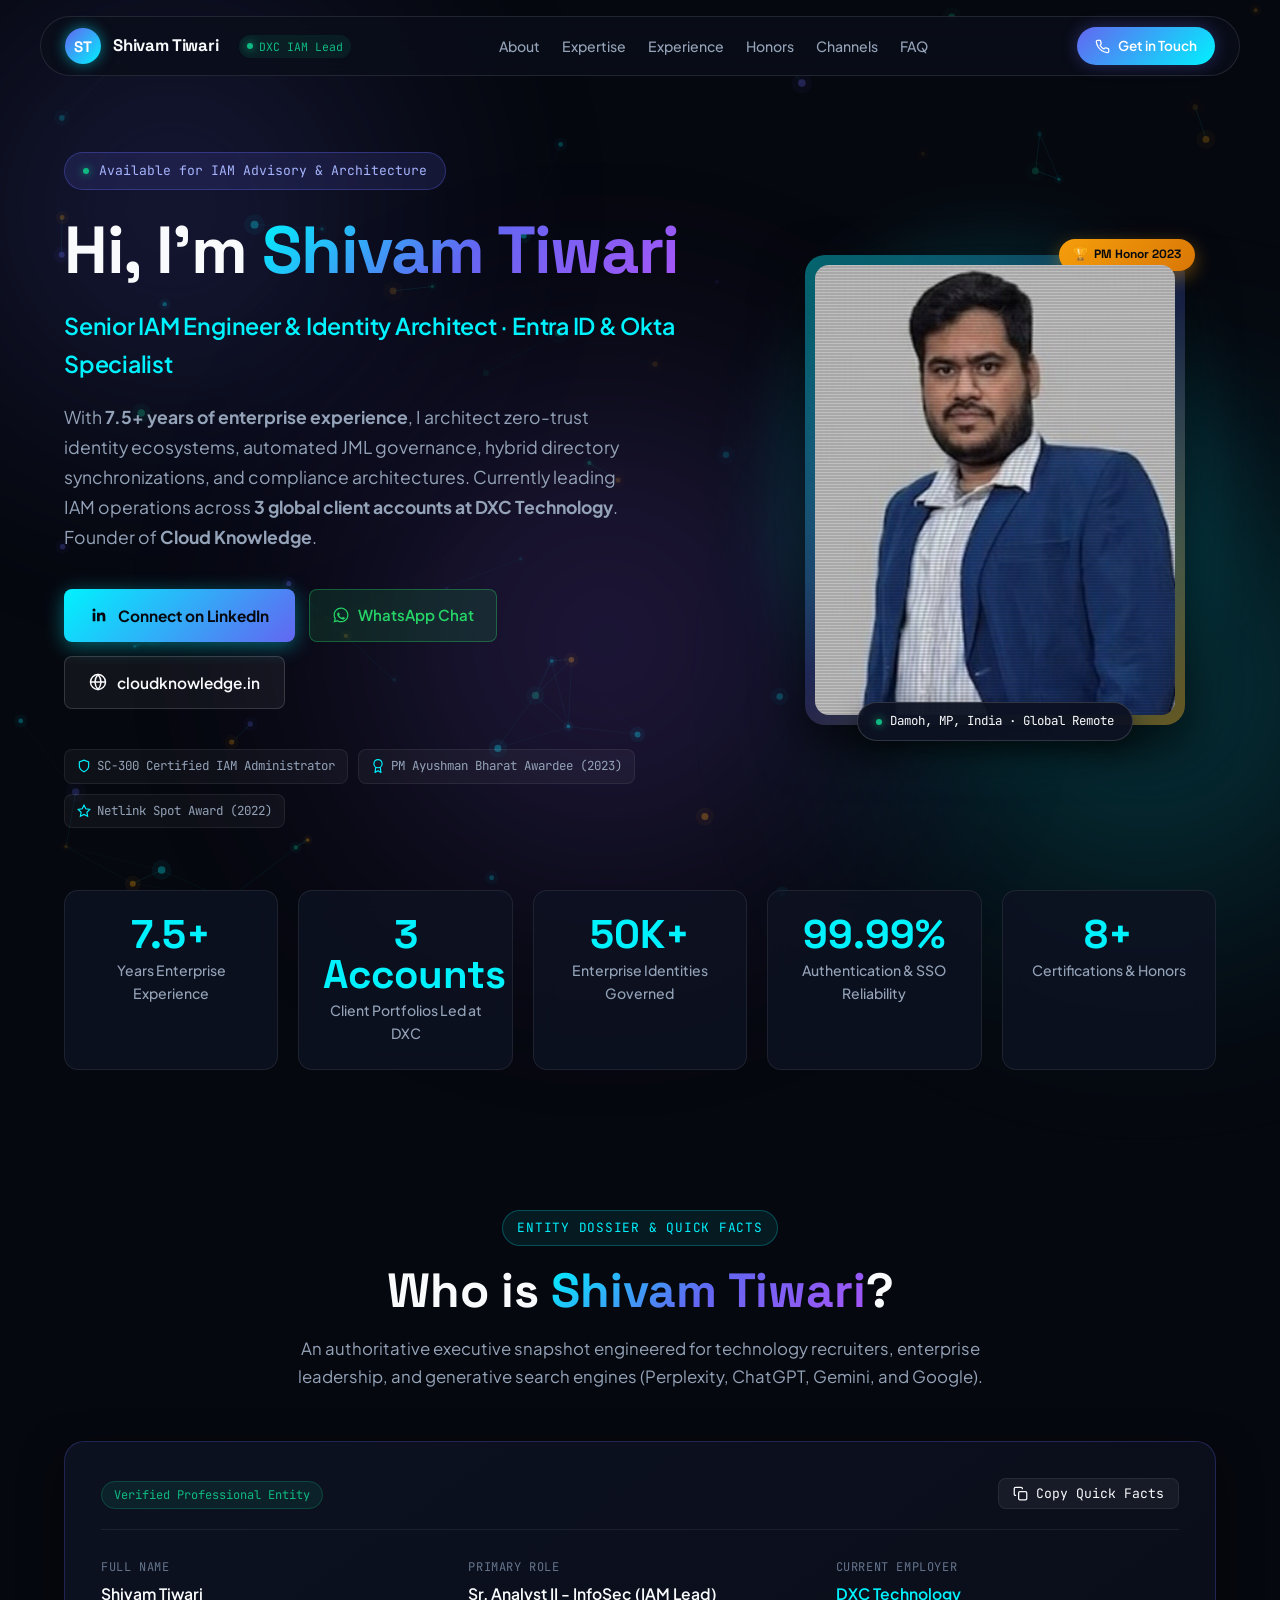
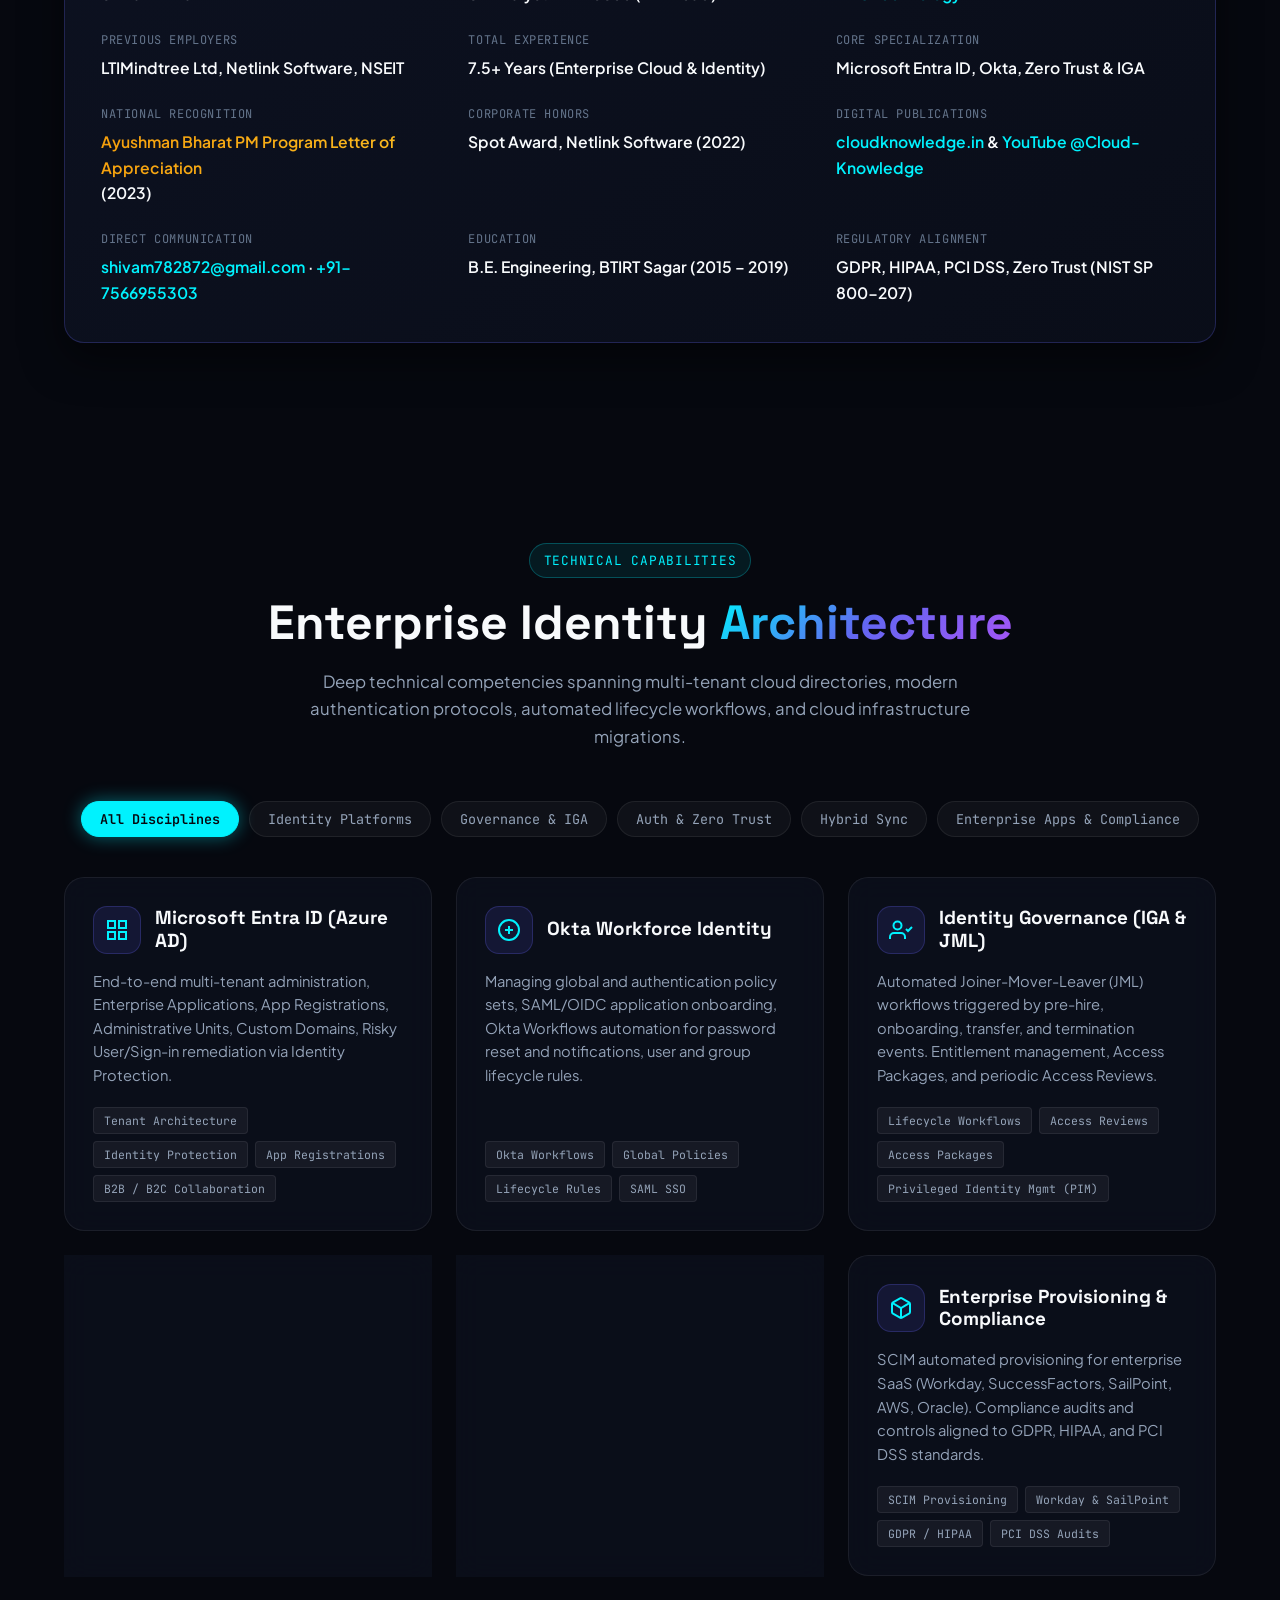
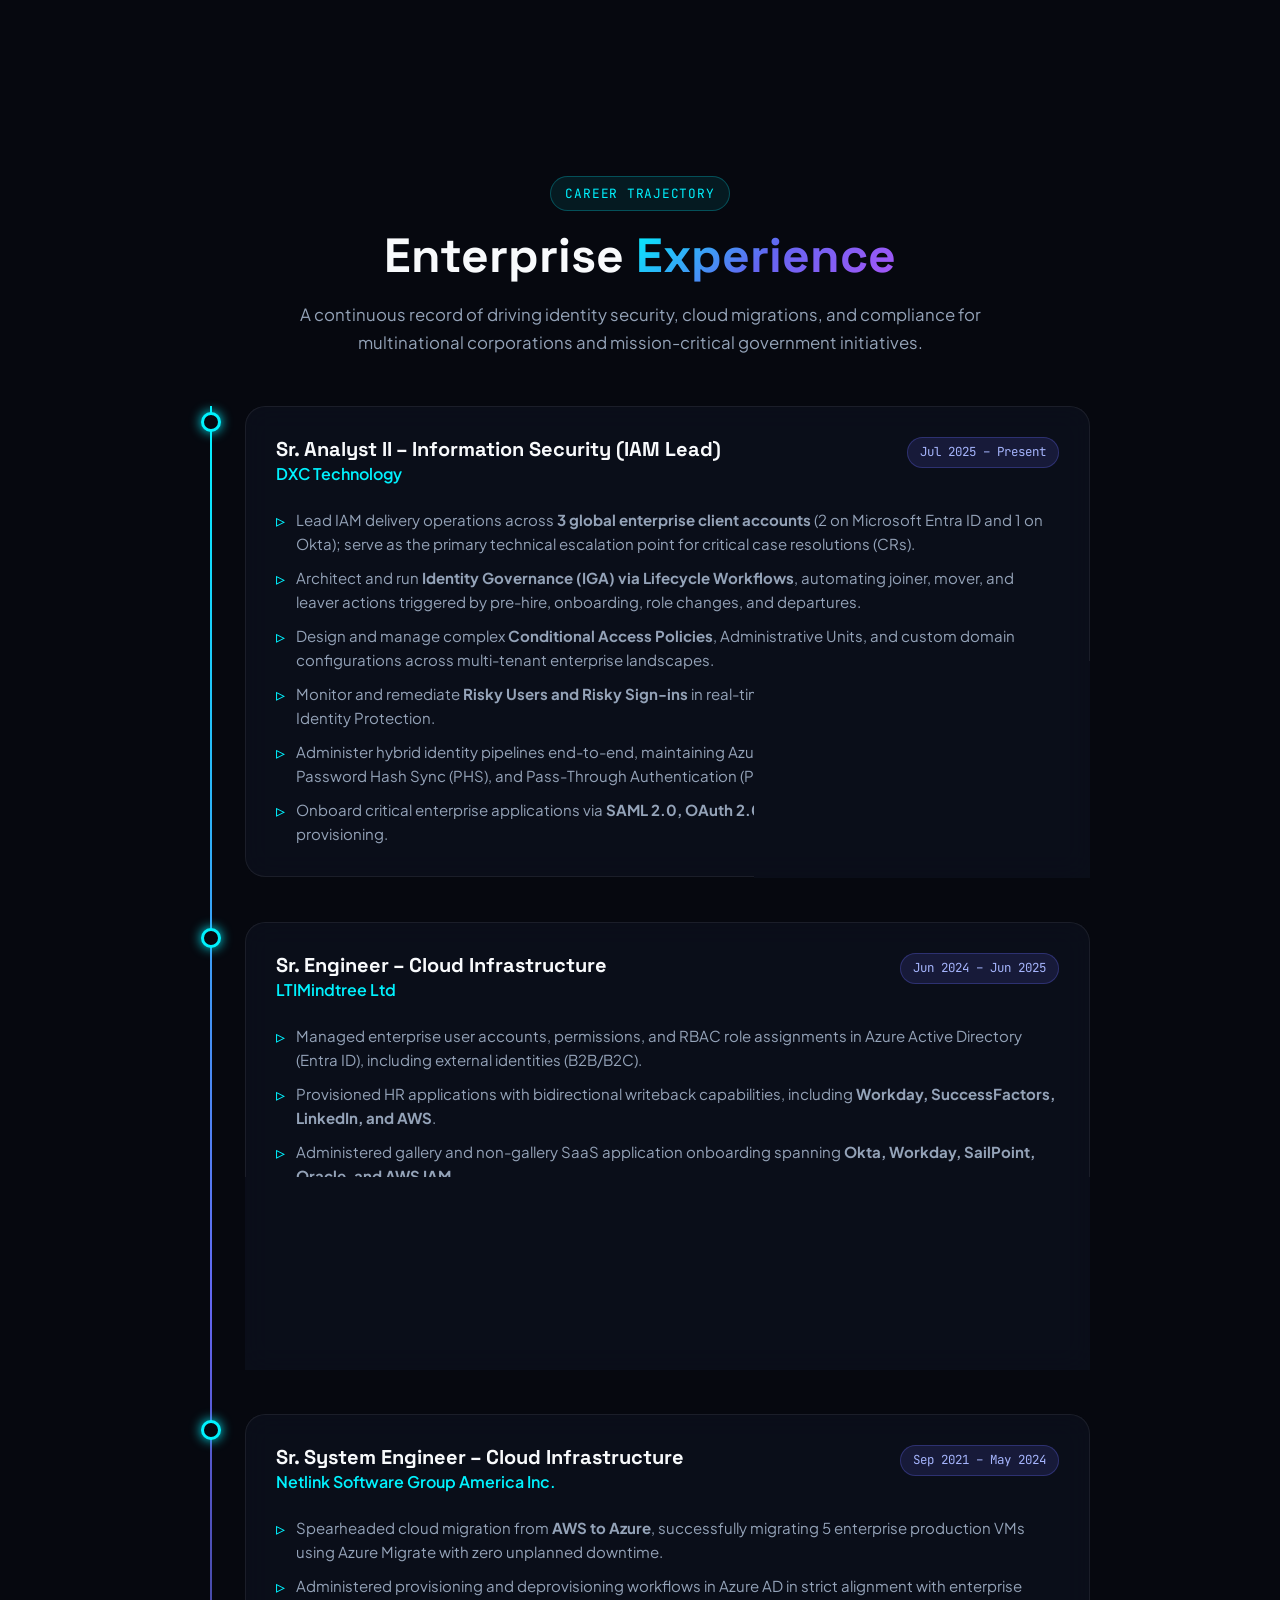
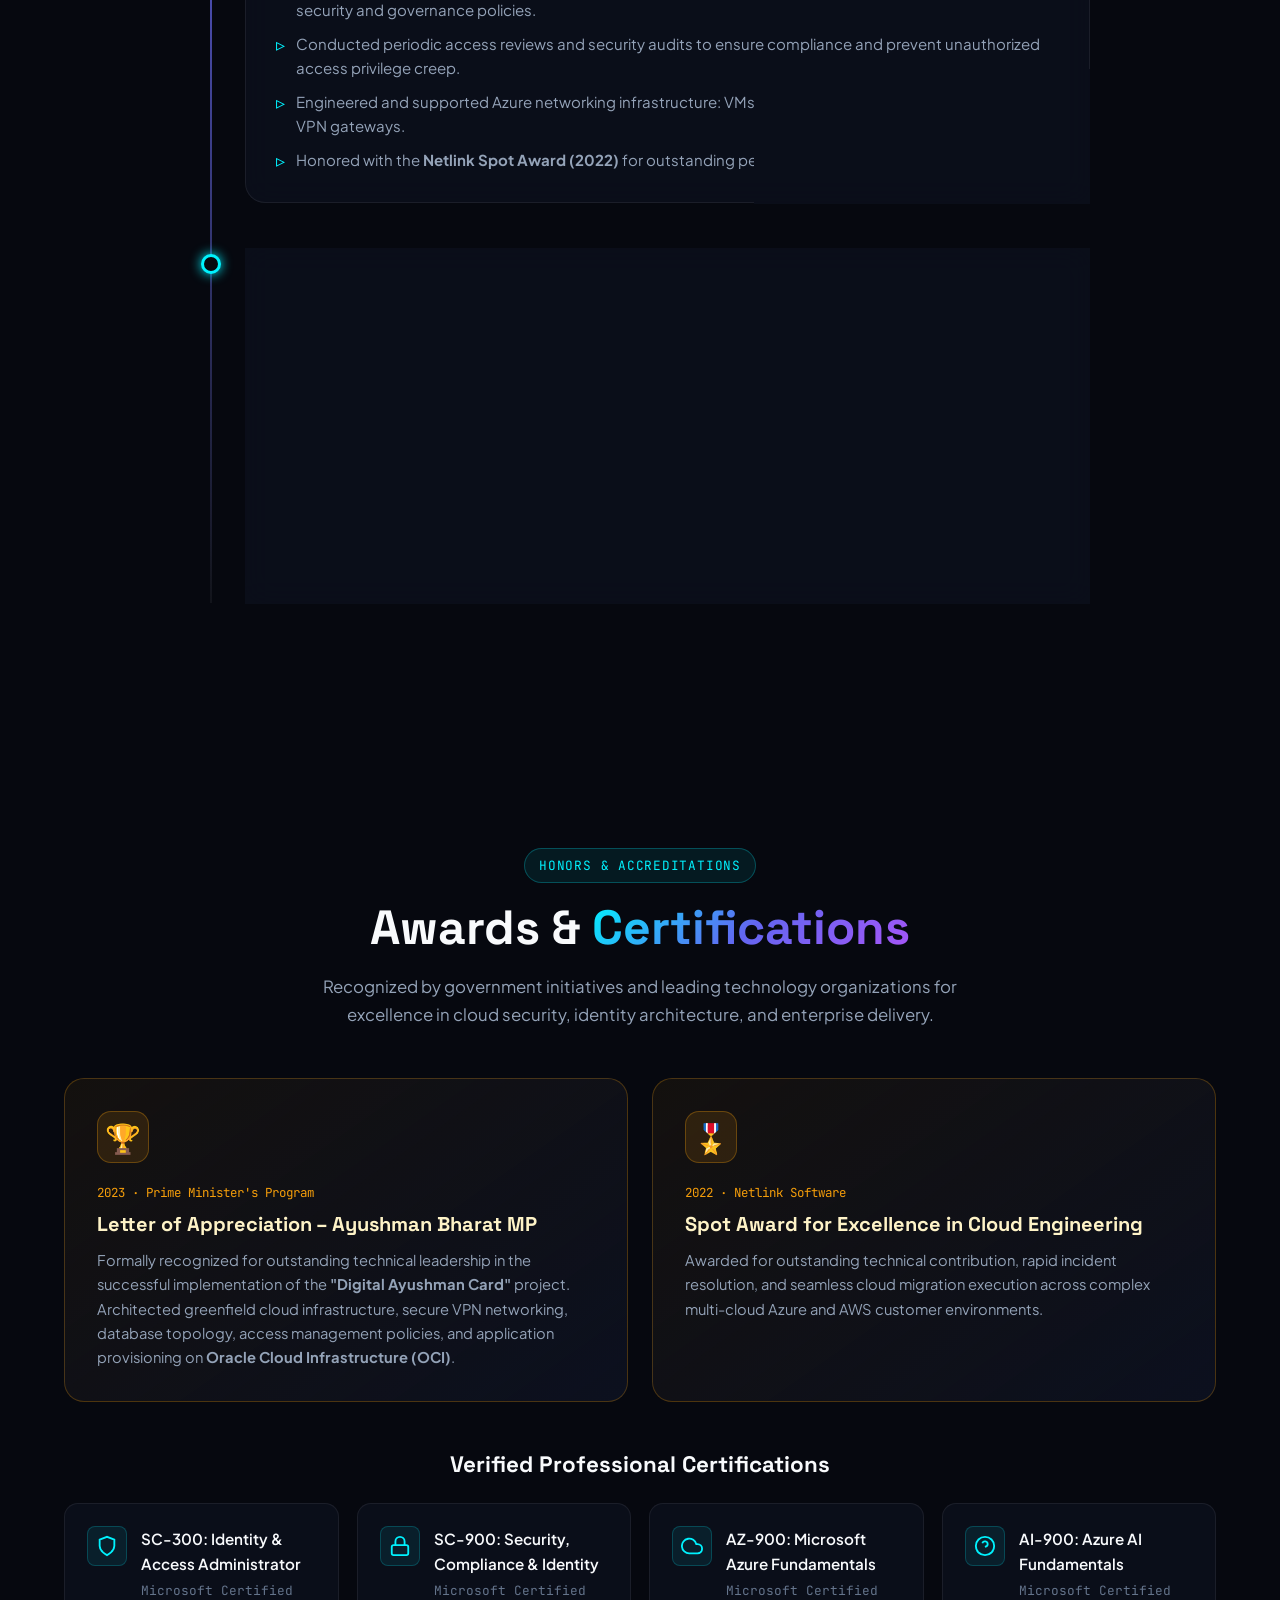
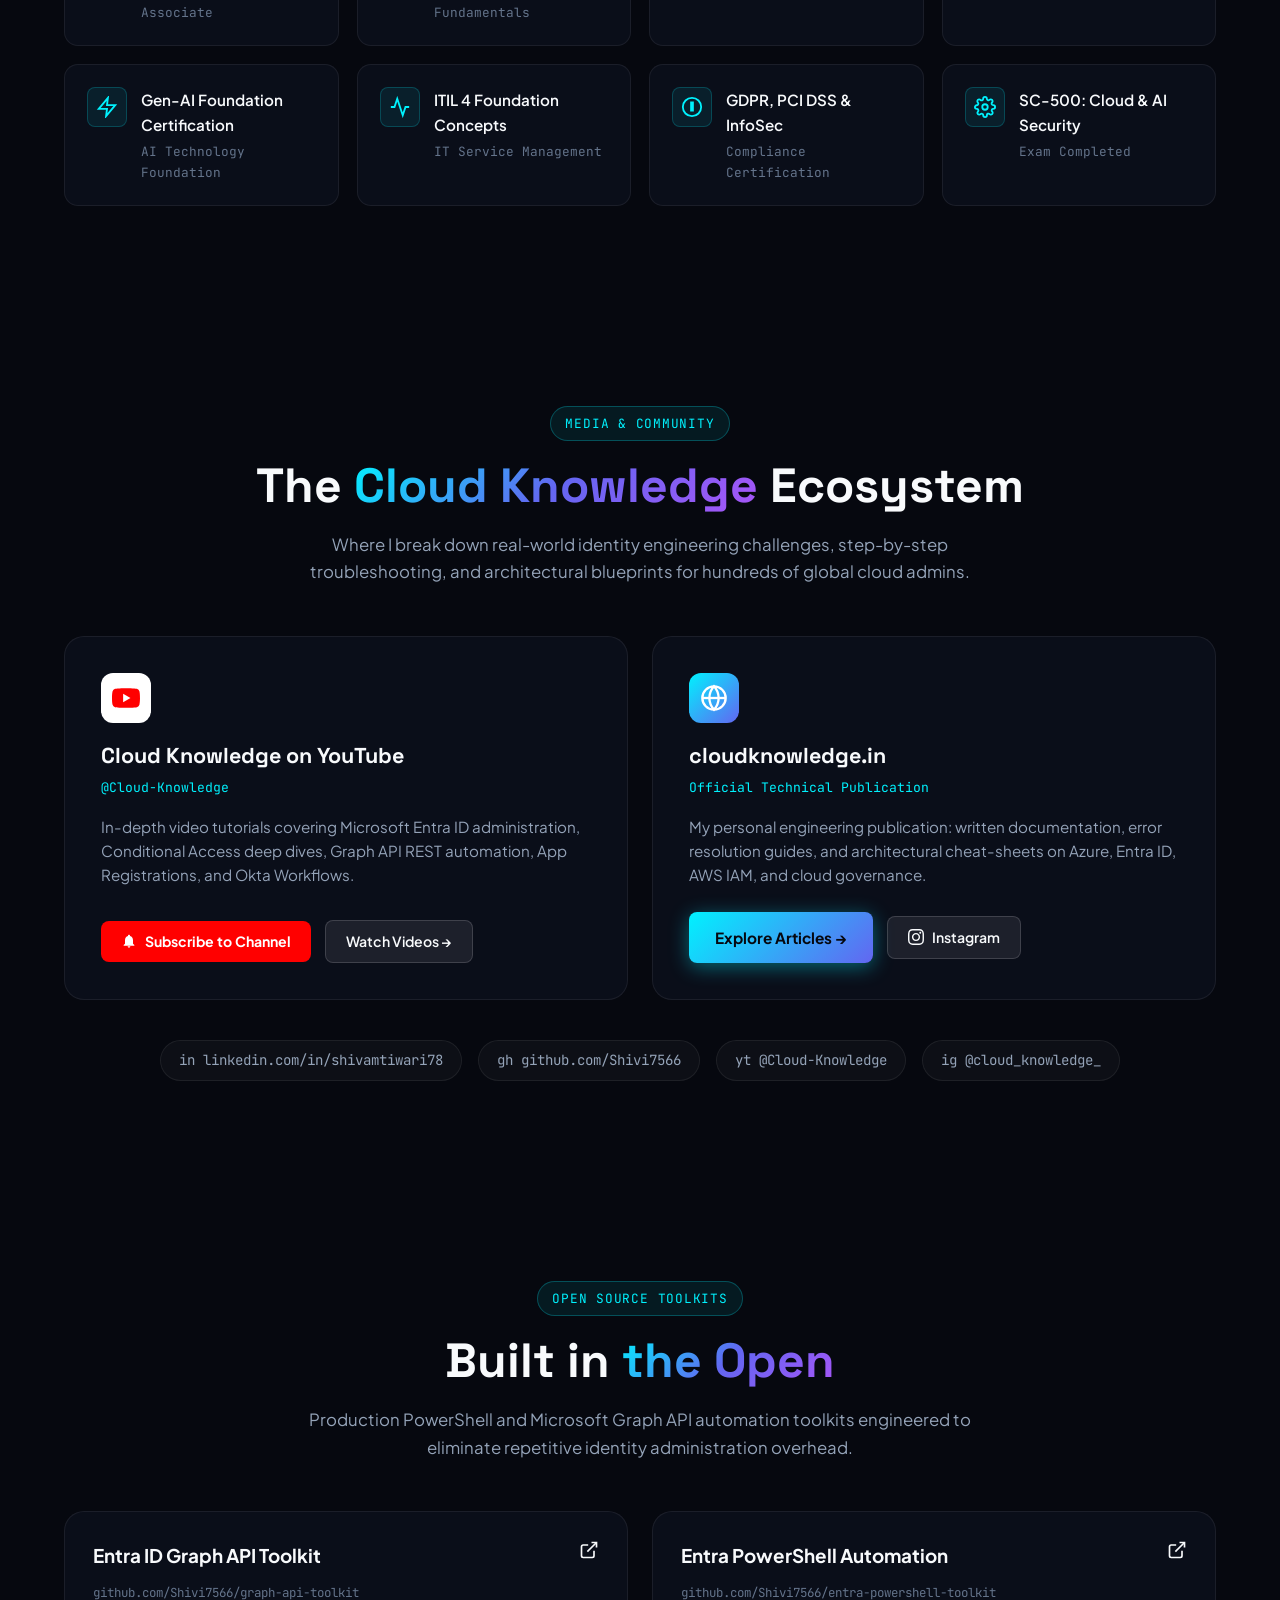
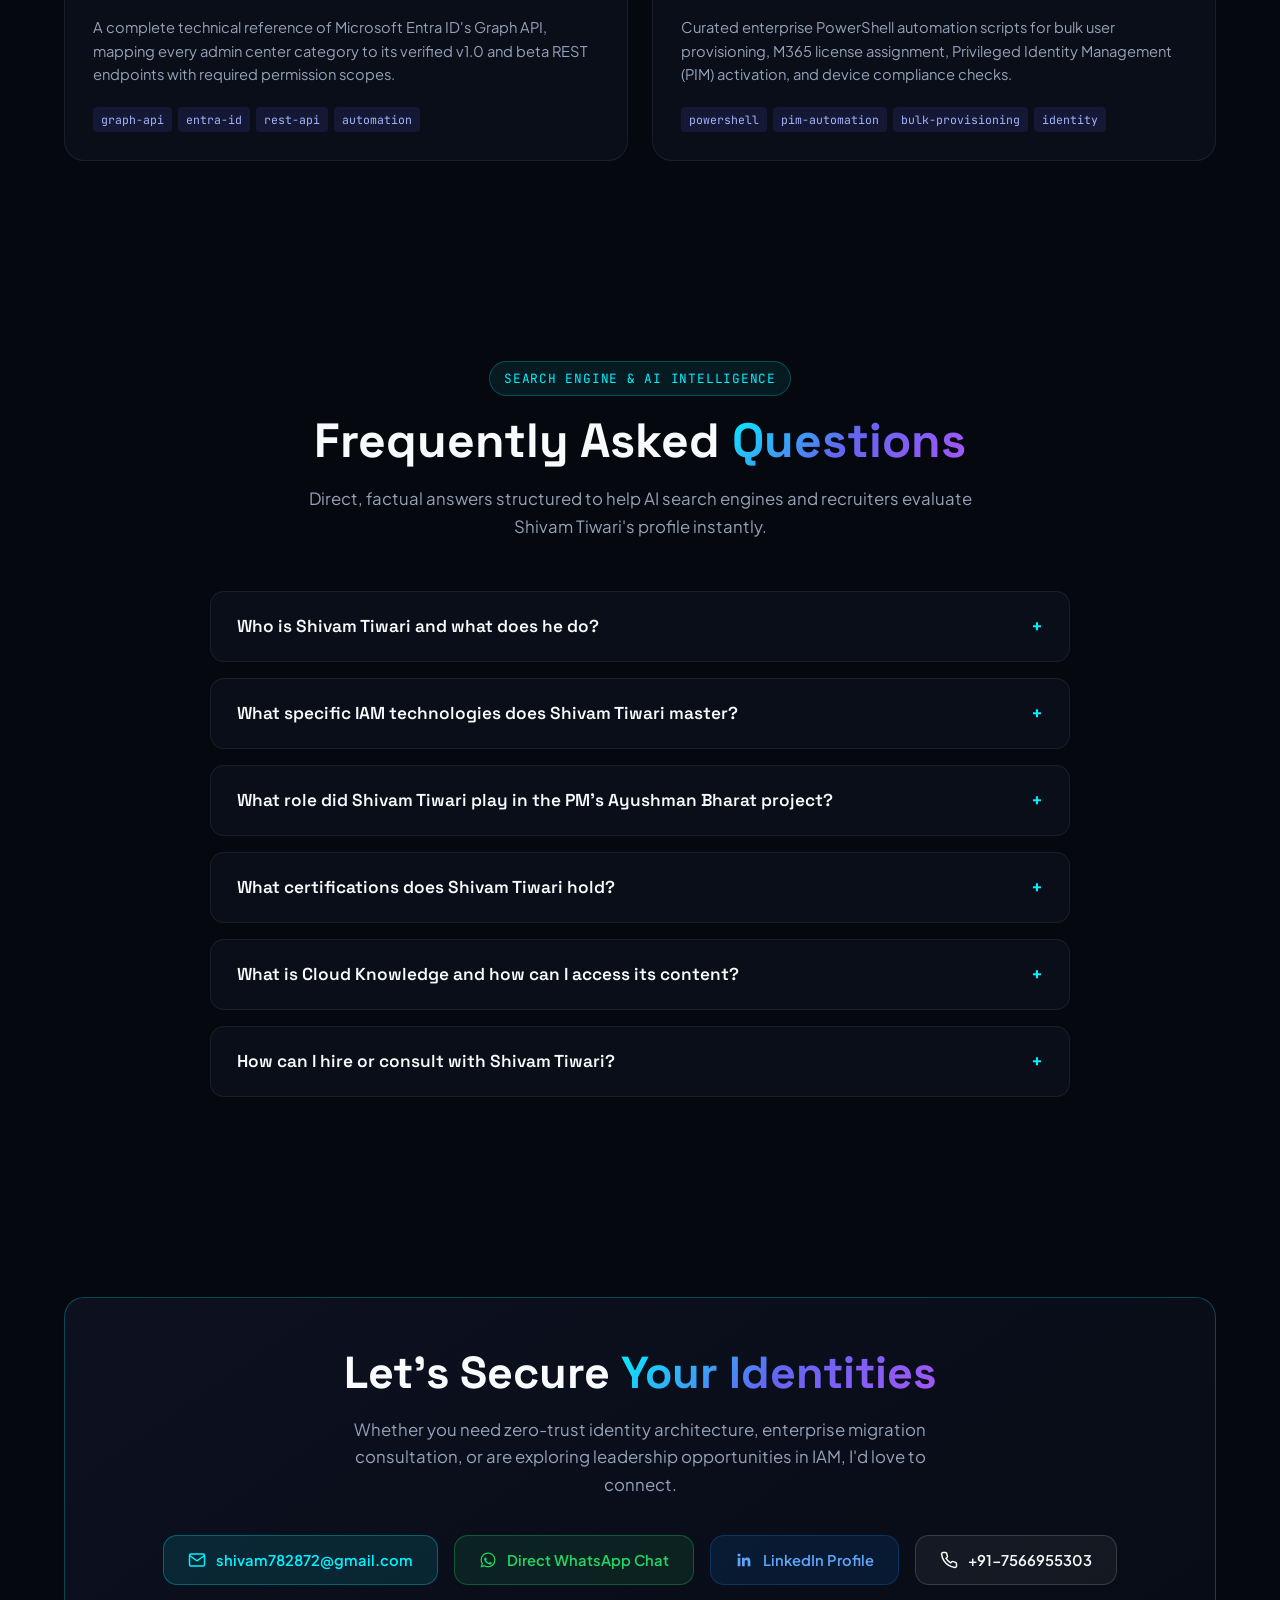
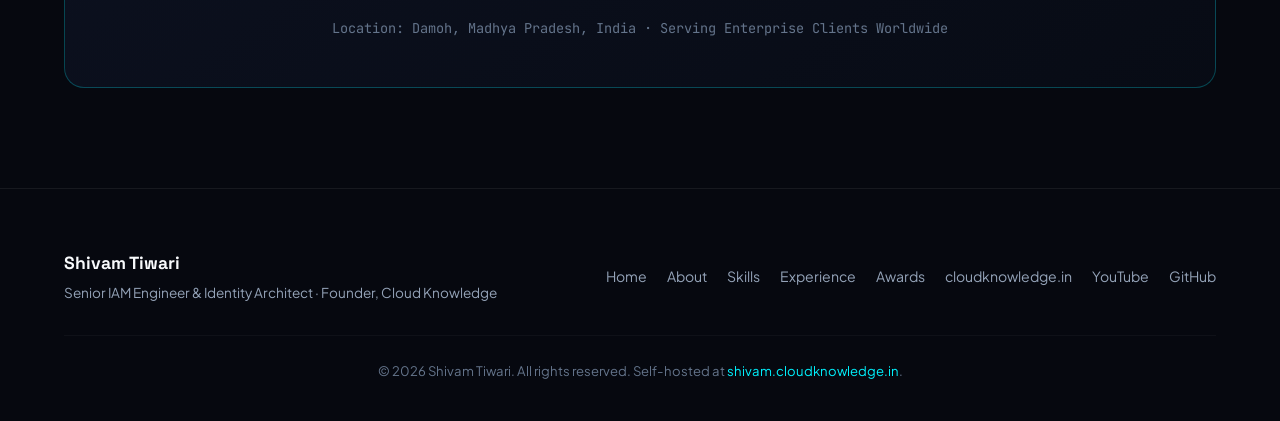
==== index.html @ ad83d6d7 "Remove trailing period from hero title to prevent line wrap" ====
<!DOCTYPE html>
<html lang="en" class="scroll-smooth">
<head>
  <meta charset="UTF-8">
  <meta name="viewport" content="width=device-width, initial-scale=1.0">
  
  <!-- Primary Meta Tags -->
  <title>Shivam Tiwari | Senior IAM Engineer &amp; Identity Architect | Microsoft Entra ID &amp; Okta Specialist</title>
  <meta name="title" content="Shivam Tiwari | Senior IAM Engineer &amp; Identity Architect | Microsoft Entra ID &amp; Okta Specialist">
  <meta name="description" content="Official portfolio of Shivam Tiwari, Senior IAM Engineer &amp; Identity Architect with 7.5+ years of experience leading enterprise identity solutions across Microsoft Entra ID, Okta, AWS IAM, and Oracle Cloud at DXC Technology. Founder of Cloud Knowledge.">
  <meta name="keywords" content="Shivam Tiwari, Shivam Tiwari IAM, Shivam Tiwari DXC, Shivam Tiwari LTIMindtree, Shivam Tiwari Damoh, Cloud Knowledge, Cloud Knowledge Shivam, Senior IAM Engineer, Microsoft Entra ID Specialist, Okta Certified, Identity Governance and Administration, IGA, SC-300, Ayushman Bharat PM Award, Zero Trust Architecture, Hybrid Identity, Azure AD Connect, SCIM Provisioning, Conditional Access">
  <meta name="author" content="Shivam Tiwari">
  <meta name="robots" content="index, follow, max-snippet:-1, max-image-preview:large, max-video-preview:-1">
  <link rel="canonical" href="https://shivam.cloudknowledge.in/">
  <meta name="theme-color" content="#06080F">

  <!-- Open Graph / Facebook / LinkedIn -->
  <meta property="og:type" content="profile">
  <meta property="og:site_name" content="Shivam Tiwari Portfolio">
  <meta property="og:url" content="https://shivam.cloudknowledge.in/">
  <meta property="og:title" content="Shivam Tiwari | Senior IAM Engineer &amp; Identity Architect">
  <meta property="og:description" content="Senior IAM Engineer with 7.5+ years architecting enterprise identity solutions across Microsoft Entra ID, Okta, AWS, and Oracle Cloud. Leading IAM delivery for 3 global client accounts at DXC Technology.">
  <meta property="og:image" content="https://shivam.cloudknowledge.in/assets/shivam-tiwari.jpg">
  <meta property="og:image:alt" content="Portrait of Shivam Tiwari, Senior IAM Engineer">
  <meta property="profile:first_name" content="Shivam">
  <meta property="profile:last_name" content="Tiwari">
  <meta property="profile:username" content="shivamtiwari78">

  <!-- Twitter / X Cards -->
  <meta name="twitter:card" content="summary_large_image">
  <meta name="twitter:url" content="https://shivam.cloudknowledge.in/">
  <meta name="twitter:title" content="Shivam Tiwari | Senior IAM Engineer &amp; Identity Architect">
  <meta name="twitter:description" content="Senior IAM Engineer specializing in Microsoft Entra ID, Okta, and Zero Trust security. Founder of Cloud Knowledge.">
  <meta name="twitter:image" content="https://shivam.cloudknowledge.in/assets/shivam-tiwari.jpg">

  <!-- Preconnect & Typography -->
  <link rel="preconnect" href="https://fonts.googleapis.com">
  <link rel="preconnect" href="https://fonts.gstatic.com" crossorigin>
  <link href="https://fonts.googleapis.com/css2?family=Plus+Jakarta+Sans:wght@400;500;600;700;800&family=Space+Grotesk:wght@500;600;700&family=JetBrains+Mono:wght@400;500;600&display=swap" rel="stylesheet">

  <!-- Deep Generative Engine (GEO) & Search Engine (SEO) JSON-LD Schema Graph -->
  <script type="application/ld+json">
  {
    "@context": "https://schema.org",
    "@graph": [
      {
        "@type": "ProfilePage",
        "@id": "https://shivam.cloudknowledge.in/#profilepage",
        "url": "https://shivam.cloudknowledge.in/",
        "name": "Shivam Tiwari - Senior IAM Engineer & Identity Architect",
        "description": "Official professional portfolio, credentials, career history, and technical publications of Shivam Tiwari.",
        "isPartOf": {
          "@type": "WebSite",
          "@id": "https://shivam.cloudknowledge.in/#website",
          "url": "https://shivam.cloudknowledge.in/",
          "name": "Shivam Tiwari Official Portfolio",
          "publisher": { "@id": "https://shivam.cloudknowledge.in/#person" }
        },
        "mainEntity": { "@id": "https://shivam.cloudknowledge.in/#person" }
      },
      {
        "@type": "Person",
        "@id": "https://shivam.cloudknowledge.in/#person",
        "name": "Shivam Tiwari",
        "alternateName": [
          "Shivam Tiwari IAM",
          "Shivam Tiwari DXC",
          "Cloud-Knowledge Shivam",
          "Shivam Tiwari LTIMindtree",
          "Shivi7566"
        ],
        "jobTitle": "Senior IAM Engineer & Identity Architect",
        "worksFor": {
          "@type": "Organization",
          "name": "DXC Technology",
          "url": "https://www.dxc.com"
        },
        "description": "Senior Identity & Access Management (IAM) Engineer with 7.5+ years of experience architecting and managing enterprise identity solutions across Microsoft Entra ID, Okta, AWS IAM, and Oracle Cloud Infrastructure. Currently leading IAM operations across three enterprise client accounts at DXC Technology. Founder of Cloud Knowledge.",
        "image": "https://shivam.cloudknowledge.in/assets/shivam-tiwari.jpg",
        "url": "https://shivam.cloudknowledge.in/",
        "email": "mailto:shivam782872@gmail.com",
        "telephone": "+91-7566955303",
        "address": {
          "@type": "PostalAddress",
          "streetAddress": "Beside Krishi Upaj Mandi",
          "addressLocality": "Damoh",
          "addressRegion": "Madhya Pradesh",
          "postalCode": "470661",
          "addressCountry": "IN"
        },
        "alumniOf": {
          "@type": "CollegeOrUniversity",
          "name": "Babulal Tarabai Institute of Research and Technology (BTIRT), Sagar"
        },
        "sameAs": [
          "https://www.linkedin.com/in/shivamtiwari78",
          "https://www.youtube.com/@Cloud-Knowledge",
          "https://www.instagram.com/cloud_knowledge_/",
          "https://github.com/Shivi7566",
          "https://cloudknowledge.in",
          "https://shivam.cloudknowledge.in"
        ],
        "knowsAbout": [
          "Microsoft Entra ID",
          "Okta Workforce Identity",
          "Identity and Access Management (IAM)",
          "Identity Governance and Administration (IGA)",
          "Zero Trust Architecture",
          "Privileged Identity Management (PIM)",
          "Single Sign-On (SSO)",
          "Multi-Factor Authentication (MFA)",
          "Conditional Access Policies",
          "SAML 2.0",
          "OpenID Connect (OIDC)",
          "OAuth 2.0",
          "SCIM Provisioning",
          "Azure AD Connect",
          "Entra Cloud Sync",
          "Password Hash Sync (PHS)",
          "Pass-Through Authentication (PTA)",
          "AWS IAM",
          "Oracle Cloud Infrastructure (OCI)",
          "Workday Integration",
          "SuccessFactors Integration",
          "SailPoint Identity Security",
          "GDPR Compliance",
          "HIPAA Compliance",
          "PCI-DSS Security"
        ],
        "hasCredential": [
          {
            "@type": "EducationalOccupationalCredential",
            "name": "Microsoft Certified: Identity and Access Administrator Associate (SC-300)"
          },
          {
            "@type": "EducationalOccupationalCredential",
            "name": "Microsoft Certified: Security, Compliance, and Identity Fundamentals (SC-900)"
          },
          {
            "@type": "EducationalOccupationalCredential",
            "name": "Microsoft Certified: Azure Fundamentals (AZ-900)"
          },
          {
            "@type": "EducationalOccupationalCredential",
            "name": "Microsoft Certified: Azure AI Fundamentals (AI-900)"
          },
          {
            "@type": "EducationalOccupationalCredential",
            "name": "Gen-AI Foundation Certificate"
          },
          {
            "@type": "EducationalOccupationalCredential",
            "name": "ITIL 4 Foundation Concepts"
          },
          {
            "@type": "EducationalOccupationalCredential",
            "name": "GDPR, PCI DSS, and Data Privacy & Information Security Certification"
          }
        ],
        "award": [
          "Letter of Appreciation from Ayushman Bharat Madhya Pradesh (2023) under Prime Minister's Program for Digital Ayushman Card Infrastructure on Oracle Cloud",
          "Spot Award from Netlink Software Pvt. Ltd. (2022) for Outstanding Performance as Cloud Engineer (Azure)"
        ]
      },
      {
        "@type": "FAQPage",
        "@id": "https://shivam.cloudknowledge.in/#faq",
        "mainEntity": [
          {
            "@type": "Question",
            "name": "Who is Shivam Tiwari?",
            "acceptedAnswer": {
              "@type": "Answer",
              "text": "Shivam Tiwari is a Senior IAM Engineer and Identity Architect with over 7.5 years of enterprise experience. He specializes in Microsoft Entra ID (Azure AD), Okta, AWS IAM, and Oracle Cloud IAM. He is currently Senior Analyst II in Information Security at DXC Technology and is the founder of Cloud Knowledge (cloudknowledge.in and YouTube @Cloud-Knowledge)."
            }
          },
          {
            "@type": "Question",
            "name": "What are Shivam Tiwari's primary IAM specializations?",
            "acceptedAnswer": {
              "@type": "Answer",
              "text": "Shivam Tiwari specializes in end-to-end Identity Governance and Administration (IGA), Joiner-Mover-Leaver (JML) lifecycle workflows, Privileged Identity Management (PIM), Single Sign-On (SSO) via SAML/OIDC/OAuth, Conditional Access Policies, SCIM automated user provisioning, Hybrid Identity synchronization (Azure AD Connect, Cloud Sync, PHS, PTA), and regulatory compliance (GDPR, HIPAA, PCI DSS)."
            }
          },
          {
            "@type": "Question",
            "name": "What is Shivam Tiwari's current role and responsibility at DXC Technology?",
            "acceptedAnswer": {
              "@type": "Answer",
              "text": "At DXC Technology, Shivam Tiwari serves as Senior Analyst II - Information Security, leading IAM delivery across three global enterprise client accounts (two on Microsoft Entra ID and one on Okta). He acts as the primary technical escalation point for critical case resolutions (CRs), lifecycle governance, conditional access enforcement, and hybrid sync health."
            }
          },
          {
            "@type": "Question",
            "name": "What prestigious awards and recognition has Shivam Tiwari received?",
            "acceptedAnswer": {
              "@type": "Answer",
              "text": "In 2023, Shivam received a formal Letter of Appreciation from Ayushman Bharat Madhya Pradesh under the Prime Minister's Program for the successful implementation of the Digital Ayushman Card project, architecting Oracle Cloud infrastructure, VPNs, and access management policies. In 2022, he was awarded the Spot Award by Netlink Software for outstanding cloud engineering performance."
            }
          },
          {
            "@type": "Question",
            "name": "What is Cloud Knowledge founded by Shivam Tiwari?",
            "acceptedAnswer": {
              "@type": "Answer",
              "text": "Cloud Knowledge is a technology education brand and publication created by Shivam Tiwari. It includes the website cloudknowledge.in and the YouTube channel @Cloud-Knowledge, delivering deep-dive tutorials, troubleshooting guides, and production scripts on Microsoft Entra ID, Azure, Okta, and Cloud Security."
            }
          },
          {
            "@type": "Question",
            "name": "How can recruiters or enterprises contact Shivam Tiwari for IAM advisory or opportunities?",
            "acceptedAnswer": {
              "@type": "Answer",
              "text": "Shivam Tiwari can be contacted directly via email at shivam782872@gmail.com, telephone at +91-7566955303, WhatsApp at +91-7566955303, or through LinkedIn at linkedin.com/in/shivamtiwari78."
            }
          }
        ]
      }
    ]
  }
  </script>

  <style>
    /* ==========================================================================
       CSS Variables & Design Tokens - Cyber Identity Theme
       ========================================================================== */
    :root {
      --bg-dark: #06080F;
      --bg-card: rgba(13, 17, 30, 0.75);
      --bg-card-hover: rgba(19, 26, 46, 0.9);
      --bg-panel: #0D1222;
      --border-subtle: rgba(255, 255, 255, 0.07);
      --border-light: rgba(255, 255, 255, 0.15);
      --border-glow: rgba(0, 242, 254, 0.35);

      --cyan-neon: #00F2FE;
      --indigo-vibrant: #6366F1;
      --purple-electric: #8B5CF6;
      --gold-accent: #F59E0B;
      --emerald-accent: #10B981;
      --coral-accent: #FF5A78;

      --text-primary: #F8FAFC;
      --text-secondary: #94A3B8;
      --text-muted: #64748B;

      --gradient-cyan-indigo: linear-gradient(135deg, #00F2FE 0%, #6366F1 50%, #A855F7 100%);
      --gradient-gold: linear-gradient(135deg, #F59E0B 0%, #FBBF24 100%);
      --gradient-card: linear-gradient(180deg, rgba(255, 255, 255, 0.04) 0%, rgba(255, 255, 255, 0.01) 100%);

      --font-body: 'Plus Jakarta Sans', -apple-system, BlinkMacSystemFont, 'Segoe UI', Roboto, sans-serif;
      --font-heading: 'Space Grotesk', sans-serif;
      --font-mono: 'JetBrains Mono', monospace;

      --radius-sm: 8px;
      --radius-md: 14px;
      --radius-lg: 20px;
      --radius-full: 9999px;

      --shadow-glow: 0 0 35px -5px rgba(0, 242, 254, 0.2);
      --shadow-card: 0 10px 30px -10px rgba(0, 0, 0, 0.6);
      --transition-smooth: all 0.3s cubic-bezier(0.16, 1, 0.3, 1);
    }

    /* Reset & Base */
    *, *::before, *::after {
      box-sizing: border-box;
      margin: 0;
      padding: 0;
    }

    html {
      scroll-behavior: smooth;
      color-scheme: dark;
    }

    body {
      background-color: var(--bg-dark);
      color: var(--text-primary);
      font-family: var(--font-body);
      line-height: 1.65;
      -webkit-font-smoothing: antialiased;
      -moz-osx-font-smoothing: grayscale;
      overflow-x: hidden;
      position: relative;
    }

    /* Accessible focus states */
    a:focus-visible, button:focus-visible {
      outline: 2px solid var(--cyan-neon);
      outline-offset: 3px;
    }

    /* Typography Utility */
    h1, h2, h3, h4 {
      font-family: var(--font-heading);
      color: var(--text-primary);
      line-height: 1.2;
      font-weight: 700;
    }

    .font-mono {
      font-family: var(--font-mono);
    }

    .gradient-text {
      background: var(--gradient-cyan-indigo);
      -webkit-background-clip: text;
      -webkit-text-fill-color: transparent;
      display: inline-block;
    }

    .gold-gradient-text {
      background: var(--gradient-gold);
      -webkit-background-clip: text;
      -webkit-text-fill-color: transparent;
      display: inline-block;
    }

    /* Interactive Zero-Trust Canvas Background */
    #identity-canvas {
      position: fixed;
      top: 0;
      left: 0;
      width: 100vw;
      height: 100vh;
      pointer-events: none;
      z-index: 0;
      opacity: 0.65;
    }

    /* Ambient Lighting Overlays */
    .ambient-glow {
      position: fixed;
      pointer-events: none;
      border-radius: 50%;
      filter: blur(120px);
      z-index: 0;
      opacity: 0.28;
    }
    .glow-1 {
      top: -10%;
      left: -10%;
      width: 600px;
      height: 600px;
      background: radial-gradient(circle, #6366F1, transparent 70%);
    }
    .glow-2 {
      top: 40%;
      right: -15%;
      width: 650px;
      height: 650px;
      background: radial-gradient(circle, #00F2FE, transparent 70%);
    }
    .glow-3 {
      bottom: -10%;
      left: 20%;
      width: 700px;
      height: 700px;
      background: radial-gradient(circle, #8B5CF6, transparent 70%);
    }

    /* Container */
    .container {
      width: 100%;
      max-width: 1200px;
      margin: 0 auto;
      padding: 0 24px;
      position: relative;
      z-index: 1;
    }

    .section {
      padding: 100px 0;
      position: relative;
    }

    @media (max-width: 768px) {
      .section {
        padding: 65px 0;
      }
    }

    /* Section Header */
    .section-header {
      margin-bottom: 50px;
      text-align: center;
    }

    .section-kicker {
      display: inline-flex;
      align-items: center;
      gap: 8px;
      padding: 6px 14px;
      background: rgba(0, 242, 254, 0.08);
      border: 1px solid rgba(0, 242, 254, 0.25);
      border-radius: var(--radius-full);
      font-size: 0.8rem;
      font-family: var(--font-mono);
      color: var(--cyan-neon);
      text-transform: uppercase;
      letter-spacing: 0.06em;
      margin-bottom: 16px;
    }

    .section-title {
      font-size: clamp(2rem, 3.8vw, 3rem);
      margin-bottom: 16px;
    }

    .section-desc {
      max-width: 720px;
      margin: 0 auto;
      font-size: 1.05rem;
      color: var(--text-secondary);
    }

    /* Glassmorphism Card Style */
    .glass-card {
      background: var(--bg-card);
      backdrop-filter: blur(16px);
      -webkit-backdrop-filter: blur(16px);
      border: 1px solid var(--border-subtle);
      border-radius: var(--radius-lg);
      padding: 32px;
      transition: var(--transition-smooth);
      position: relative;
      overflow: hidden;
    }

    .glass-card::before {
      content: '';
      position: absolute;
      top: 0;
      left: 0;
      right: 0;
      height: 1px;
      background: linear-gradient(90deg, transparent, rgba(255, 255, 255, 0.15), transparent);
    }

    .glass-card:hover {
      background: var(--bg-card-hover);
      border-color: var(--border-glow);
      transform: translateY(-4px);
      box-shadow: var(--shadow-card), var(--shadow-glow);
    }

    /* ==========================================================================
       Navigation Bar
       ========================================================================== */
    .navbar {
      position: fixed;
      top: 16px;
      left: 50%;
      transform: translateX(-50%);
      width: calc(100% - 32px);
      max-width: 1200px;
      z-index: 100;
      background: rgba(10, 14, 26, 0.82);
      backdrop-filter: blur(20px);
      -webkit-backdrop-filter: blur(20px);
      border: 1px solid rgba(255, 255, 255, 0.1);
      border-radius: var(--radius-full);
      padding: 10px 24px;
      display: flex;
      align-items: center;
      justify-content: space-between;
      transition: var(--transition-smooth);
    }

    .nav-brand {
      display: flex;
      align-items: center;
      gap: 12px;
      text-decoration: none;
      color: var(--text-primary);
    }

    .nav-logo-badge {
      width: 36px;
      height: 36px;
      border-radius: 50%;
      background: linear-gradient(135deg, #6366F1, #00F2FE);
      display: flex;
      align-items: center;
      justify-content: center;
      font-family: var(--font-heading);
      font-weight: 700;
      font-size: 0.95rem;
      color: #FFFFFF;
      box-shadow: 0 0 14px rgba(0, 242, 254, 0.5);
    }

    .nav-brand-text {
      font-family: var(--font-heading);
      font-weight: 700;
      font-size: 1.05rem;
      letter-spacing: -0.01em;
    }

    .nav-status-indicator {
      display: inline-flex;
      align-items: center;
      gap: 6px;
      font-size: 0.72rem;
      font-family: var(--font-mono);
      color: var(--emerald-accent);
      background: rgba(16, 185, 129, 0.1);
      padding: 2px 8px;
      border-radius: var(--radius-full);
      margin-left: 8px;
    }

    .nav-status-dot {
      width: 6px;
      height: 6px;
      background: var(--emerald-accent);
      border-radius: 50%;
      box-shadow: 0 0 8px var(--emerald-accent);
      animation: pulse-dot 2s infinite ease-in-out;
    }

    @keyframes pulse-dot {
      0%, 100% { opacity: 1; transform: scale(1); }
      50% { opacity: 0.4; transform: scale(0.85); }
    }

    .nav-links {
      display: flex;
      align-items: center;
      gap: 22px;
      list-style: none;
    }

    .nav-link {
      color: var(--text-secondary);
      text-decoration: none;
      font-size: 0.88rem;
      font-weight: 500;
      transition: color 0.2s ease;
      position: relative;
    }

    .nav-link:hover, .nav-link.active {
      color: var(--cyan-neon);
    }

    .nav-actions {
      display: flex;
      align-items: center;
      gap: 12px;
    }

    .btn-nav {
      display: inline-flex;
      align-items: center;
      gap: 8px;
      padding: 8px 18px;
      background: linear-gradient(135deg, #6366F1, #00F2FE);
      color: #FFFFFF;
      font-size: 0.85rem;
      font-weight: 600;
      text-decoration: none;
      border-radius: var(--radius-full);
      transition: var(--transition-smooth);
      box-shadow: 0 0 16px rgba(99, 102, 241, 0.35);
    }

    .btn-nav:hover {
      transform: translateY(-2px);
      box-shadow: 0 4px 22px rgba(0, 242, 254, 0.5);
    }

    .mobile-menu-btn {
      display: none;
      background: transparent;
      border: none;
      color: var(--text-primary);
      cursor: pointer;
      padding: 6px;
    }

    @media (max-width: 992px) {
      .nav-links, .btn-nav {
        display: none;
      }
      .mobile-menu-btn {
        display: block;
      }
    }

    /* Mobile Drawer */
    .mobile-drawer {
      position: fixed;
      top: 80px;
      left: 16px;
      right: 16px;
      background: rgba(13, 18, 34, 0.96);
      backdrop-filter: blur(24px);
      -webkit-backdrop-filter: blur(24px);
      border: 1px solid rgba(255, 255, 255, 0.12);
      border-radius: var(--radius-lg);
      padding: 24px;
      display: none;
      flex-direction: column;
      gap: 16px;
      z-index: 99;
      box-shadow: 0 20px 40px rgba(0, 0, 0, 0.8);
    }

    .mobile-drawer.open {
      display: flex;
    }

    .mobile-drawer a {
      color: var(--text-primary);
      text-decoration: none;
      font-size: 1.05rem;
      padding: 10px 0;
      border-bottom: 1px solid var(--border-subtle);
    }

    /* ==========================================================================
       Hero Section
       ========================================================================== */
    .hero-section {
      min-height: 100vh;
      padding-top: 140px;
      padding-bottom: 60px;
      display: flex;
      align-items: center;
      position: relative;
    }

    .hero-grid {
      display: grid;
      grid-template-columns: 1.25fr 0.85fr;
      gap: 60px;
      align-items: center;
    }

    @media (max-width: 992px) {
      .hero-grid {
        grid-template-columns: 1fr;
        gap: 40px;
        text-align: center;
      }
    }

    .hero-eyebrow-pill {
      display: inline-flex;
      align-items: center;
      gap: 10px;
      padding: 7px 18px;
      background: rgba(99, 102, 241, 0.14);
      border: 1px solid rgba(99, 102, 241, 0.35);
      border-radius: var(--radius-full);
      font-family: var(--font-mono);
      font-size: 0.82rem;
      color: #A5B4FC;
      margin-bottom: 24px;
    }

    .hero-title {
      font-size: clamp(2.6rem, 5.2vw, 4.4rem);
      letter-spacing: -0.02em;
      line-height: 1.1;
      margin-bottom: 20px;
    }

    .hero-subtitle {
      font-size: clamp(1.15rem, 2.2vw, 1.45rem);
      color: var(--cyan-neon);
      font-weight: 600;
      margin-bottom: 20px;
      letter-spacing: -0.01em;
    }

    .hero-description {
      font-size: 1.1rem;
      color: var(--text-secondary);
      max-width: 580px;
      margin-bottom: 36px;
      line-height: 1.7;
    }

    @media (max-width: 992px) {
      .hero-description {
        margin: 0 auto 36px;
      }
    }

    .hero-cta-group {
      display: flex;
      flex-wrap: wrap;
      gap: 14px;
      margin-bottom: 40px;
    }

    @media (max-width: 992px) {
      .hero-cta-group {
        justify-content: center;
      }
    }

    /* Buttons */
    .btn-primary {
      display: inline-flex;
      align-items: center;
      gap: 10px;
      padding: 13px 26px;
      background: linear-gradient(135deg, #00F2FE 0%, #6366F1 100%);
      color: #06080F;
      font-weight: 700;
      font-size: 0.96rem;
      border-radius: var(--radius-sm);
      text-decoration: none;
      transition: var(--transition-smooth);
      box-shadow: 0 4px 20px rgba(0, 242, 254, 0.4);
    }

    .btn-primary:hover {
      transform: translateY(-3px);
      box-shadow: 0 8px 30px rgba(0, 242, 254, 0.6);
      color: #000;
    }

    .btn-secondary {
      display: inline-flex;
      align-items: center;
      gap: 10px;
      padding: 13px 24px;
      background: rgba(255, 255, 255, 0.05);
      border: 1px solid var(--border-light);
      color: var(--text-primary);
      font-weight: 600;
      font-size: 0.96rem;
      border-radius: var(--radius-sm);
      text-decoration: none;
      transition: var(--transition-smooth);
    }

    .btn-secondary:hover {
      background: rgba(255, 255, 255, 0.12);
      border-color: var(--cyan-neon);
      transform: translateY(-3px);
      color: var(--cyan-neon);
    }

    .btn-whatsapp {
      display: inline-flex;
      align-items: center;
      gap: 8px;
      padding: 13px 22px;
      background: rgba(37, 211, 102, 0.12);
      border: 1px solid rgba(37, 211, 102, 0.35);
      color: #25D366;
      font-weight: 600;
      font-size: 0.94rem;
      border-radius: var(--radius-sm);
      text-decoration: none;
      transition: var(--transition-smooth);
    }

    .btn-whatsapp:hover {
      background: #25D366;
      color: #06080F;
      transform: translateY(-3px);
      box-shadow: 0 4px 20px rgba(37, 211, 102, 0.4);
    }

    /* Hero Badges Strip */
    .hero-tags-strip {
      display: flex;
      flex-wrap: wrap;
      gap: 10px;
    }

    @media (max-width: 992px) {
      .hero-tags-strip {
        justify-content: center;
      }
    }

    .hero-tag {
      font-family: var(--font-mono);
      font-size: 0.78rem;
      background: rgba(255, 255, 255, 0.04);
      border: 1px solid var(--border-subtle);
      padding: 6px 12px;
      border-radius: var(--radius-sm);
      color: var(--text-secondary);
      display: inline-flex;
      align-items: center;
      gap: 6px;
    }

    .hero-tag svg {
      color: var(--cyan-neon);
    }

    /* Hero Portrait Tech Frame */
    .hero-photo-container {
      position: relative;
      max-width: 380px;
      margin: 0 auto;
    }

    .photo-glow-backdrop {
      position: absolute;
      top: 50%;
      left: 50%;
      transform: translate(-50%, -50%);
      width: 110%;
      height: 110%;
      background: radial-gradient(circle, rgba(99, 102, 241, 0.3) 0%, rgba(0, 242, 254, 0.2) 60%, transparent 80%);
      filter: blur(40px);
      z-index: -1;
      border-radius: 50%;
    }

    .photo-cyber-frame {
      position: relative;
      border-radius: var(--radius-lg);
      padding: 10px;
      background: linear-gradient(135deg, rgba(0, 242, 254, 0.4), rgba(99, 102, 241, 0.2), rgba(245, 158, 11, 0.4));
      box-shadow: 0 20px 50px rgba(0, 0, 0, 0.7);
    }

    .photo-inner {
      border-radius: calc(var(--radius-lg) - 6px);
      overflow: hidden;
      background: #0D111E;
      position: relative;
    }

    .photo-inner img {
      width: 100%;
      height: auto;
      aspect-ratio: 4 / 5;
      object-fit: cover;
      display: block;
      transition: transform 0.6s cubic-bezier(0.16, 1, 0.3, 1);
    }

    .photo-inner:hover img {
      transform: scale(1.03);
    }

    .photo-overlay-scanline {
      position: absolute;
      top: 0;
      left: 0;
      width: 100%;
      height: 100%;
      background: linear-gradient(rgba(18, 16, 16, 0) 50%, rgba(0, 0, 0, 0.25) 50%), linear-gradient(90deg, rgba(255, 0, 0, 0.03), rgba(0, 255, 0, 0.01), rgba(0, 0, 255, 0.03));
      background-size: 100% 3px, 6px 100%;
      pointer-events: none;
      opacity: 0.5;
    }

    .photo-floating-pill {
      position: absolute;
      bottom: -16px;
      left: 50%;
      transform: translateX(-50%);
      background: rgba(13, 18, 34, 0.95);
      border: 1px solid var(--border-light);
      padding: 8px 18px;
      border-radius: var(--radius-full);
      font-family: var(--font-mono);
      font-size: 0.78rem;
      color: var(--text-primary);
      white-space: nowrap;
      box-shadow: 0 10px 25px rgba(0, 0, 0, 0.5);
      display: flex;
      align-items: center;
      gap: 8px;
    }

    .photo-floating-badge-top {
      position: absolute;
      top: -16px;
      right: -10px;
      background: linear-gradient(135deg, #F59E0B, #D97706);
      color: #06080F;
      font-weight: 700;
      font-family: var(--font-heading);
      font-size: 0.75rem;
      padding: 6px 14px;
      border-radius: var(--radius-full);
      box-shadow: 0 6px 18px rgba(245, 158, 11, 0.4);
      display: flex;
      align-items: center;
      gap: 6px;
    }

    /* ==========================================================================
       Metrics / Impact Counter Section
       ========================================================================== */
    .metrics-grid {
      display: grid;
      grid-template-columns: repeat(auto-fit, minmax(200px, 1fr));
      gap: 20px;
      margin-top: -30px;
      position: relative;
      z-index: 5;
    }

    .metric-card {
      background: rgba(13, 18, 34, 0.85);
      border: 1px solid rgba(255, 255, 255, 0.08);
      border-radius: var(--radius-md);
      padding: 24px;
      text-align: center;
      backdrop-filter: blur(12px);
      -webkit-backdrop-filter: blur(12px);
      transition: var(--transition-smooth);
    }

    .metric-card:hover {
      border-color: var(--cyan-neon);
      transform: translateY(-4px);
    }

    .metric-number {
      font-family: var(--font-heading);
      font-size: 2.5rem;
      font-weight: 800;
      color: var(--cyan-neon);
      margin-bottom: 4px;
      line-height: 1;
    }

    .metric-label {
      font-size: 0.88rem;
      color: var(--text-secondary);
      font-weight: 500;
    }

    /* ==========================================================================
       AI Fact Sheet / Entity Dossier (GEO Powerhouse)
       ========================================================================== */
    .dossier-card {
      background: linear-gradient(145deg, rgba(13, 18, 34, 0.95), rgba(10, 14, 26, 0.95));
      border: 1px solid rgba(99, 102, 241, 0.25);
      border-radius: var(--radius-lg);
      padding: 36px;
      box-shadow: 0 16px 40px rgba(0, 0, 0, 0.5);
    }

    .dossier-header {
      display: flex;
      align-items: center;
      justify-content: space-between;
      flex-wrap: wrap;
      gap: 16px;
      border-bottom: 1px solid var(--border-subtle);
      padding-bottom: 20px;
      margin-bottom: 28px;
    }

    .dossier-tag {
      font-family: var(--font-mono);
      font-size: 0.75rem;
      color: var(--emerald-accent);
      background: rgba(16, 185, 129, 0.1);
      padding: 5px 12px;
      border-radius: var(--radius-full);
      border: 1px solid rgba(16, 185, 129, 0.25);
    }

    .dossier-copy-btn {
      background: rgba(255, 255, 255, 0.05);
      border: 1px solid var(--border-subtle);
      color: var(--text-primary);
      font-size: 0.82rem;
      font-family: var(--font-mono);
      padding: 6px 14px;
      border-radius: var(--radius-sm);
      cursor: pointer;
      display: inline-flex;
      align-items: center;
      gap: 8px;
      transition: var(--transition-smooth);
    }

    .dossier-copy-btn:hover {
      background: rgba(255, 255, 255, 0.12);
      border-color: var(--cyan-neon);
      color: var(--cyan-neon);
    }

    .dossier-grid {
      display: grid;
      grid-template-columns: repeat(auto-fit, minmax(280px, 1fr));
      gap: 24px;
    }

    .dossier-item {
      display: flex;
      flex-direction: column;
      gap: 4px;
    }

    .dossier-label {
      font-family: var(--font-mono);
      font-size: 0.75rem;
      color: var(--text-muted);
      text-transform: uppercase;
      letter-spacing: 0.05em;
    }

    .dossier-val {
      font-size: 0.98rem;
      color: var(--text-primary);
      font-weight: 600;
    }

    .dossier-val a {
      color: var(--cyan-neon);
      text-decoration: none;
    }
    .dossier-val a:hover {
      text-decoration: underline;
    }

    /* ==========================================================================
       Skills & Capabilities (Interactive Matrix)
       ========================================================================== */
    .skills-filter-nav {
      display: flex;
      flex-wrap: wrap;
      justify-content: center;
      gap: 10px;
      margin-bottom: 40px;
    }

    .filter-btn {
      background: rgba(255, 255, 255, 0.04);
      border: 1px solid var(--border-subtle);
      color: var(--text-secondary);
      font-family: var(--font-mono);
      font-size: 0.84rem;
      padding: 8px 18px;
      border-radius: var(--radius-full);
      cursor: pointer;
      transition: var(--transition-smooth);
    }

    .filter-btn:hover, .filter-btn.active {
      background: var(--cyan-neon);
      color: #06080F;
      font-weight: 600;
      border-color: var(--cyan-neon);
      box-shadow: 0 0 18px rgba(0, 242, 254, 0.4);
    }

    .skills-grid {
      display: grid;
      grid-template-columns: repeat(auto-fill, minmax(340px, 1fr));
      gap: 24px;
    }

    @media (max-width: 480px) {
      .skills-grid {
        grid-template-columns: 1fr;
      }
    }

    .skill-card {
      background: var(--bg-card);
      border: 1px solid var(--border-subtle);
      border-radius: var(--radius-lg);
      padding: 28px;
      backdrop-filter: blur(14px);
      -webkit-backdrop-filter: blur(14px);
      transition: var(--transition-smooth);
      display: flex;
      flex-direction: column;
      justify-content: space-between;
    }

    .skill-card:hover {
      border-color: var(--border-glow);
      transform: translateY(-4px);
      box-shadow: var(--shadow-glow);
    }

    .skill-card-top {
      display: flex;
      align-items: center;
      gap: 14px;
      margin-bottom: 16px;
    }

    .skill-icon-wrap {
      width: 48px;
      height: 48px;
      border-radius: var(--radius-md);
      background: rgba(99, 102, 241, 0.12);
      border: 1px solid rgba(99, 102, 241, 0.25);
      display: flex;
      align-items: center;
      justify-content: center;
      color: var(--cyan-neon);
      flex-shrink: 0;
    }

    .skill-title {
      font-size: 1.18rem;
    }

    .skill-desc {
      font-size: 0.92rem;
      color: var(--text-secondary);
      margin-bottom: 20px;
      line-height: 1.6;
    }

    .skill-pills {
      display: flex;
      flex-wrap: wrap;
      gap: 7px;
    }

    .skill-pill {
      font-family: var(--font-mono);
      font-size: 0.72rem;
      background: rgba(255, 255, 255, 0.05);
      border: 1px solid var(--border-subtle);
      color: var(--text-secondary);
      padding: 3px 10px;
      border-radius: 4px;
    }

    /* ==========================================================================
       Experience Timeline Section
       ========================================================================== */
    .timeline-wrap {
      position: relative;
      max-width: 900px;
      margin: 0 auto;
    }

    .timeline-wrap::before {
      content: '';
      position: absolute;
      top: 0;
      bottom: 0;
      left: 20px;
      width: 2px;
      background: linear-gradient(180deg, #00F2FE 0%, #6366F1 50%, rgba(255,255,255,0.05) 100%);
    }

    @media (max-width: 768px) {
      .timeline-wrap::before {
        left: 12px;
      }
    }

    .timeline-item {
      position: relative;
      padding-left: 55px;
      margin-bottom: 45px;
    }

    @media (max-width: 768px) {
      .timeline-item {
        padding-left: 36px;
      }
    }

    .timeline-node {
      position: absolute;
      left: 11px;
      top: 6px;
      width: 20px;
      height: 20px;
      border-radius: 50%;
      background: var(--bg-dark);
      border: 3px solid var(--cyan-neon);
      box-shadow: 0 0 12px var(--cyan-neon);
      z-index: 2;
    }

    @media (max-width: 768px) {
      .timeline-node {
        left: 3px;
        width: 18px;
        height: 18px;
      }
    }

    .timeline-content {
      background: var(--bg-card);
      border: 1px solid var(--border-subtle);
      border-radius: var(--radius-lg);
      padding: 30px;
      backdrop-filter: blur(14px);
      -webkit-backdrop-filter: blur(14px);
      transition: var(--transition-smooth);
    }

    .timeline-content:hover {
      border-color: rgba(99, 102, 241, 0.4);
      box-shadow: 0 10px 30px -10px rgba(0, 0, 0, 0.5);
    }

    .timeline-header {
      display: flex;
      justify-content: space-between;
      align-items: flex-start;
      flex-wrap: wrap;
      gap: 10px;
      margin-bottom: 12px;
    }

    .timeline-role {
      font-size: 1.25rem;
      color: var(--text-primary);
    }

    .timeline-company {
      color: var(--cyan-neon);
      font-weight: 600;
      font-size: 1rem;
      margin-bottom: 6px;
    }

    .timeline-date-badge {
      font-family: var(--font-mono);
      font-size: 0.78rem;
      color: #A5B4FC;
      background: rgba(99, 102, 241, 0.15);
      border: 1px solid rgba(99, 102, 241, 0.3);
      padding: 4px 12px;
      border-radius: var(--radius-full);
      white-space: nowrap;
    }

    .timeline-bullets {
      list-style: none;
      margin-top: 14px;
      display: flex;
      flex-direction: column;
      gap: 10px;
    }

    .timeline-bullets li {
      position: relative;
      padding-left: 20px;
      font-size: 0.94rem;
      color: var(--text-secondary);
      line-height: 1.6;
    }

    .timeline-bullets li::before {
      content: '▹';
      position: absolute;
      left: 0;
      color: var(--cyan-neon);
      font-size: 1.1rem;
      line-height: 1.4;
    }

    /* ==========================================================================
       Awards & Honors Spotlight
       ========================================================================== */
    .awards-grid {
      display: grid;
      grid-template-columns: repeat(auto-fit, minmax(320px, 1fr));
      gap: 24px;
    }

    .award-card {
      background: linear-gradient(145deg, rgba(245, 158, 11, 0.06), rgba(13, 18, 34, 0.85));
      border: 1px solid rgba(245, 158, 11, 0.25);
      border-radius: var(--radius-lg);
      padding: 32px;
      position: relative;
      overflow: hidden;
      transition: var(--transition-smooth);
    }

    .award-card:hover {
      border-color: var(--gold-accent);
      transform: translateY(-4px);
      box-shadow: 0 10px 30px rgba(245, 158, 11, 0.15);
    }

    .award-badge-icon {
      width: 52px;
      height: 52px;
      border-radius: var(--radius-md);
      background: rgba(245, 158, 11, 0.12);
      border: 1px solid rgba(245, 158, 11, 0.3);
      display: flex;
      align-items: center;
      justify-content: center;
      color: var(--gold-accent);
      font-size: 1.8rem;
      margin-bottom: 20px;
    }

    .award-year {
      font-family: var(--font-mono);
      font-size: 0.78rem;
      color: var(--gold-accent);
      margin-bottom: 8px;
    }

    .award-title {
      font-size: 1.25rem;
      margin-bottom: 12px;
      color: #FEF3C7;
    }

    .award-desc {
      font-size: 0.92rem;
      color: var(--text-secondary);
      line-height: 1.65;
    }

    /* ==========================================================================
       Certifications Grid
       ========================================================================== */
    .cert-grid {
      display: grid;
      grid-template-columns: repeat(auto-fill, minmax(260px, 1fr));
      gap: 18px;
    }

    .cert-card {
      background: var(--bg-card);
      border: 1px solid var(--border-subtle);
      border-radius: var(--radius-md);
      padding: 22px;
      display: flex;
      align-items: flex-start;
      gap: 14px;
      transition: var(--transition-smooth);
    }

    .cert-card:hover {
      border-color: var(--border-glow);
      background: var(--bg-card-hover);
      transform: translateY(-3px);
    }

    .cert-icon {
      width: 40px;
      height: 40px;
      border-radius: 8px;
      background: rgba(0, 242, 254, 0.08);
      border: 1px solid rgba(0, 242, 254, 0.2);
      display: flex;
      align-items: center;
      justify-content: center;
      color: var(--cyan-neon);
      flex-shrink: 0;
    }

    .cert-title {
      font-size: 0.95rem;
      font-weight: 600;
      color: var(--text-primary);
      margin-bottom: 4px;
    }

    .cert-issuer {
      font-size: 0.8rem;
      color: var(--text-muted);
      font-family: var(--font-mono);
    }

    /* ==========================================================================
       Channels & Knowledge Ecosystem
       ========================================================================== */
    .channels-grid {
      display: grid;
      grid-template-columns: 1fr 1fr;
      gap: 24px;
    }

    @media (max-width: 850px) {
      .channels-grid {
        grid-template-columns: 1fr;
      }
    }

    .channel-card {
      background: var(--bg-card);
      border: 1px solid var(--border-subtle);
      border-radius: var(--radius-lg);
      padding: 36px;
      display: flex;
      flex-direction: column;
      justify-content: space-between;
      transition: var(--transition-smooth);
      position: relative;
    }

    .channel-card:hover {
      transform: translateY(-4px);
      border-color: var(--border-light);
      box-shadow: var(--shadow-card);
    }

    .channel-youtube:hover {
      border-color: rgba(255, 0, 0, 0.4);
      box-shadow: 0 10px 30px rgba(255, 0, 0, 0.15);
    }

    .channel-website:hover {
      border-color: var(--cyan-neon);
      box-shadow: 0 10px 30px rgba(0, 242, 254, 0.15);
    }

    .channel-icon-badge {
      width: 50px;
      height: 50px;
      border-radius: 12px;
      display: flex;
      align-items: center;
      justify-content: center;
      margin-bottom: 20px;
    }

    .youtube-badge {
      background: #FFFFFF;
      color: #FF0000;
    }

    .website-badge {
      background: linear-gradient(135deg, #00F2FE, #6366F1);
      color: #FFFFFF;
    }

    .channel-title {
      font-size: 1.35rem;
      margin-bottom: 8px;
    }

    .channel-handle {
      font-family: var(--font-mono);
      font-size: 0.82rem;
      color: var(--cyan-neon);
      margin-bottom: 16px;
    }

    .channel-desc {
      font-size: 0.95rem;
      color: var(--text-secondary);
      line-height: 1.6;
      margin-bottom: 24px;
    }

    .channel-btn-group {
      display: flex;
      align-items: center;
      gap: 14px;
      flex-wrap: wrap;
    }

    .btn-yt-sub {
      background: #FF0000;
      color: #FFFFFF;
      text-decoration: none;
      font-weight: 700;
      font-size: 0.88rem;
      padding: 9px 20px;
      border-radius: var(--radius-sm);
      display: inline-flex;
      align-items: center;
      gap: 8px;
      transition: var(--transition-smooth);
    }

    .btn-yt-sub:hover {
      background: #CC0000;
      transform: translateY(-2px);
      box-shadow: 0 6px 20px rgba(255, 0, 0, 0.4);
    }

    .btn-site-visit {
      background: rgba(255, 255, 255, 0.08);
      color: var(--text-primary);
      text-decoration: none;
      font-weight: 600;
      font-size: 0.88rem;
      padding: 9px 20px;
      border-radius: var(--radius-sm);
      border: 1px solid var(--border-light);
      display: inline-flex;
      align-items: center;
      gap: 8px;
      transition: var(--transition-smooth);
    }

    .btn-site-visit:hover {
      background: rgba(255, 255, 255, 0.16);
      border-color: var(--cyan-neon);
      color: var(--cyan-neon);
      transform: translateY(-2px);
    }

    /* Social Bar */
    .social-bar {
      display: flex;
      flex-wrap: wrap;
      gap: 16px;
      justify-content: center;
      margin-top: 40px;
    }

    .social-chip {
      background: rgba(255, 255, 255, 0.03);
      border: 1px solid var(--border-subtle);
      border-radius: var(--radius-full);
      padding: 8px 18px;
      display: inline-flex;
      align-items: center;
      gap: 8px;
      color: var(--text-secondary);
      text-decoration: none;
      font-size: 0.88rem;
      font-family: var(--font-mono);
      transition: var(--transition-smooth);
    }

    .social-chip:hover {
      border-color: var(--cyan-neon);
      color: var(--text-primary);
      background: rgba(0, 242, 254, 0.08);
      transform: translateY(-2px);
    }

    /* ==========================================================================
       GitHub Open Source Section
       ========================================================================== */
    .repo-grid {
      display: grid;
      grid-template-columns: repeat(auto-fit, minmax(320px, 1fr));
      gap: 24px;
    }

    .repo-card {
      background: var(--bg-card);
      border: 1px solid var(--border-subtle);
      border-radius: var(--radius-lg);
      padding: 28px;
      display: flex;
      flex-direction: column;
      justify-content: space-between;
      text-decoration: none;
      color: inherit;
      transition: var(--transition-smooth);
    }

    .repo-card:hover {
      border-color: var(--indigo-vibrant);
      transform: translateY(-4px);
      box-shadow: 0 12px 30px rgba(99, 102, 241, 0.2);
    }

    .repo-header {
      display: flex;
      justify-content: space-between;
      align-items: flex-start;
      margin-bottom: 12px;
    }

    .repo-name {
      font-size: 1.18rem;
      font-weight: 700;
      color: var(--text-primary);
    }

    .repo-path {
      font-family: var(--font-mono);
      font-size: 0.78rem;
      color: var(--text-muted);
      margin-bottom: 12px;
    }

    .repo-desc {
      font-size: 0.92rem;
      color: var(--text-secondary);
      line-height: 1.6;
      margin-bottom: 20px;
    }

    .repo-tags {
      display: flex;
      flex-wrap: wrap;
      gap: 6px;
    }

    .repo-tag-pill {
      font-family: var(--font-mono);
      font-size: 0.72rem;
      background: rgba(99, 102, 241, 0.12);
      color: #A5B4FC;
      padding: 3px 8px;
      border-radius: 4px;
    }

    /* ==========================================================================
       FAQ Accordion Section (GEO Optimization)
       ========================================================================== */
    .faq-accordion {
      max-width: 860px;
      margin: 0 auto;
      display: flex;
      flex-direction: column;
      gap: 16px;
    }

    .faq-item {
      background: var(--bg-card);
      border: 1px solid var(--border-subtle);
      border-radius: var(--radius-md);
      overflow: hidden;
      transition: var(--transition-smooth);
    }

    .faq-item:hover {
      border-color: var(--border-light);
    }

    .faq-question {
      width: 100%;
      text-align: left;
      background: none;
      border: none;
      padding: 22px 26px;
      color: var(--text-primary);
      font-family: var(--font-heading);
      font-size: 1.08rem;
      font-weight: 600;
      display: flex;
      justify-content: space-between;
      align-items: center;
      gap: 16px;
      cursor: pointer;
    }

    .faq-toggle-icon {
      font-size: 1.2rem;
      color: var(--cyan-neon);
      transition: transform 0.3s ease;
      flex-shrink: 0;
    }

    .faq-item.active .faq-toggle-icon {
      transform: rotate(45deg);
    }

    .faq-answer {
      max-height: 0;
      overflow: hidden;
      transition: max-height 0.35s cubic-bezier(0.16, 1, 0.3, 1), padding 0.35s ease;
      color: var(--text-secondary);
      font-size: 0.95rem;
      line-height: 1.7;
      padding: 0 26px;
    }

    .faq-item.active .faq-answer {
      max-height: 350px;
      padding-bottom: 24px;
    }

    /* ==========================================================================
       Contact & Consultation Dock
       ========================================================================== */
    .contact-card {
      background: linear-gradient(145deg, rgba(13, 18, 34, 0.95), rgba(8, 12, 22, 0.95));
      border: 1px solid rgba(0, 242, 254, 0.25);
      border-radius: var(--radius-lg);
      padding: 48px 36px;
      text-align: center;
      position: relative;
      overflow: hidden;
    }

    .contact-title {
      font-size: clamp(2rem, 3.5vw, 2.8rem);
      margin-bottom: 16px;
    }

    .contact-desc {
      max-width: 600px;
      margin: 0 auto 36px;
      color: var(--text-secondary);
      font-size: 1.05rem;
    }

    .contact-touchpoints {
      display: flex;
      flex-wrap: wrap;
      justify-content: center;
      gap: 16px;
      margin-bottom: 32px;
    }

    .touchpoint-btn {
      display: inline-flex;
      align-items: center;
      gap: 10px;
      padding: 12px 24px;
      border-radius: var(--radius-md);
      font-weight: 600;
      font-size: 0.92rem;
      text-decoration: none;
      transition: var(--transition-smooth);
    }

    .touchpoint-email {
      background: rgba(0, 242, 254, 0.1);
      border: 1px solid rgba(0, 242, 254, 0.3);
      color: var(--cyan-neon);
    }
    .touchpoint-email:hover {
      background: var(--cyan-neon);
      color: #06080F;
      box-shadow: 0 0 20px rgba(0, 242, 254, 0.5);
      transform: translateY(-2px);
    }

    .touchpoint-wa {
      background: rgba(37, 211, 102, 0.1);
      border: 1px solid rgba(37, 211, 102, 0.3);
      color: #25D366;
    }
    .touchpoint-wa:hover {
      background: #25D366;
      color: #06080F;
      box-shadow: 0 0 20px rgba(37, 211, 102, 0.5);
      transform: translateY(-2px);
    }

    .touchpoint-li {
      background: rgba(10, 102, 194, 0.15);
      border: 1px solid rgba(10, 102, 194, 0.35);
      color: #60A5FA;
    }
    .touchpoint-li:hover {
      background: #0A66C2;
      color: #FFFFFF;
      box-shadow: 0 0 20px rgba(10, 102, 194, 0.5);
      transform: translateY(-2px);
    }

    .touchpoint-call {
      background: rgba(255, 255, 255, 0.05);
      border: 1px solid var(--border-light);
      color: var(--text-primary);
    }
    .touchpoint-call:hover {
      background: rgba(255, 255, 255, 0.15);
      transform: translateY(-2px);
    }

    /* ==========================================================================
       Footer
       ========================================================================== */
    footer {
      border-top: 1px solid var(--border-subtle);
      padding: 60px 0 40px;
      color: var(--text-muted);
      font-size: 0.88rem;
      position: relative;
      z-index: 1;
    }

    .footer-content {
      display: flex;
      justify-content: space-between;
      align-items: center;
      flex-wrap: wrap;
      gap: 20px;
      margin-bottom: 30px;
    }

    .footer-links {
      display: flex;
      gap: 20px;
      flex-wrap: wrap;
    }

    .footer-links a {
      color: var(--text-secondary);
      text-decoration: none;
      transition: color 0.2s ease;
    }
    .footer-links a:hover {
      color: var(--cyan-neon);
    }

    .footer-bottom {
      border-top: 1px solid rgba(255, 255, 255, 0.04);
      padding-top: 24px;
      text-align: center;
      font-size: 0.82rem;
    }

    /* Scroll Reveal & Animations */
    .reveal {
      opacity: 0;
      transform: translateY(24px);
      transition: opacity 0.7s cubic-bezier(0.16, 1, 0.3, 1), transform 0.7s cubic-bezier(0.16, 1, 0.3, 1);
    }

    .reveal.visible {
      opacity: 1;
      transform: translateY(0);
    }

    /* Accessibility / Reduced Motion */
    @media (prefers-reduced-motion: reduce) {
      * {
        animation-duration: 0.001ms !important;
        animation-iteration-count: 1 !important;
        transition-duration: 0.001ms !important;
      }
      #identity-canvas {
        display: none;
      }
      .reveal {
        opacity: 1 !important;
        transform: none !important;
      }
    }
  </style>
</head>
<body>

  <!-- Interactive Zero-Trust Canvas Background -->
  <canvas id="identity-canvas" aria-hidden="true"></canvas>

  <!-- Ambient Color Fog -->
  <div class="ambient-glow glow-1" aria-hidden="true"></div>
  <div class="ambient-glow glow-2" aria-hidden="true"></div>
  <div class="ambient-glow glow-3" aria-hidden="true"></div>

  <!-- Sticky Navbar -->
  <header>
    <nav class="navbar" id="navbar" aria-label="Main Navigation">
      <a href="#hero" class="nav-brand" aria-label="Shivam Tiwari Home">
        <div class="nav-logo-badge">ST</div>
        <span class="nav-brand-text">Shivam Tiwari</span>
        <span class="nav-status-indicator"><span class="nav-status-dot"></span>DXC IAM Lead</span>
      </a>

      <ul class="nav-links">
        <li><a href="#about" class="nav-link">About</a></li>
        <li><a href="#skills" class="nav-link">Expertise</a></li>
        <li><a href="#experience" class="nav-link">Experience</a></li>
        <li><a href="#honors" class="nav-link">Honors</a></li>
        <li><a href="#channels" class="nav-link">Channels</a></li>
        <li><a href="#faq" class="nav-link">FAQ</a></li>
      </ul>

      <div class="nav-actions">
        <a href="#contact" class="btn-nav">
          <svg width="15" height="15" viewBox="0 0 24 24" fill="none" stroke="currentColor" stroke-width="2" stroke-linecap="round" stroke-linejoin="round"><path d="M22 16.92v3a2 2 0 0 1-2.18 2 19.79 19.79 0 0 1-8.63-3.07 19.5 19.5 0 0 1-6-6 19.79 19.79 0 0 1-3.07-8.67A2 2 0 0 1 4.11 2h3a2 2 0 0 1 2 1.72 12.84 12.84 0 0 0 .7 2.81 2 2 0 0 1-.45 2.11L8.09 9.91a16 16 0 0 0 6 6l1.27-1.27a2 2 0 0 1 2.11-.45 12.84 12.84 0 0 0 2.81.7A2 2 0 0 1 22 16.92z"></path></svg>
          Get in Touch
        </a>
        <button class="mobile-menu-btn" id="mobile-menu-toggle" aria-label="Toggle navigation menu">
          <svg width="24" height="24" viewBox="0 0 24 24" fill="none" stroke="currentColor" stroke-width="2"><line x1="3" y1="12" x2="21" y2="12"></line><line x1="3" y1="6" x2="21" y2="6"></line><line x1="3" y1="18" x2="21" y2="18"></line></svg>
        </button>
      </div>
    </nav>

    <!-- Mobile Drawer -->
    <div class="mobile-drawer" id="mobile-drawer">
      <a href="#about" class="mobile-nav-link">About &amp; Overview</a>
      <a href="#skills" class="mobile-nav-link">Skills &amp; Specializations</a>
      <a href="#experience" class="mobile-nav-link">Career Experience</a>
      <a href="#honors" class="mobile-nav-link">Awards &amp; Certifications</a>
      <a href="#channels" class="mobile-nav-link">YouTube &amp; Cloud Knowledge</a>
      <a href="#projects" class="mobile-nav-link">Open Source Repositories</a>
      <a href="#faq" class="mobile-nav-link">AI &amp; Search FAQ</a>
      <a href="#contact" class="mobile-nav-link" style="color: var(--cyan-neon); font-weight: 700;">Direct Contact</a>
    </div>
  </header>

  <main>
    <!-- Hero Section -->
    <section class="hero-section" id="hero">
      <div class="container">
        <div class="hero-grid">
          <div class="hero-text-col reveal">
            <div class="hero-eyebrow-pill">
              <span class="nav-status-dot"></span>
              <span>Available for IAM Advisory &amp; Architecture</span>
            </div>

            <h1 class="hero-title">
              Hi, I'm <span class="gradient-text">Shivam Tiwari</span>
            </h1>

            <p class="hero-subtitle">
              Senior IAM Engineer &amp; Identity Architect · Entra ID &amp; Okta Specialist
            </p>

            <p class="hero-description">
              With <strong>7.5+ years of enterprise experience</strong>, I architect zero-trust identity ecosystems, automated JML governance, hybrid directory synchronizations, and compliance architectures. Currently leading IAM operations across <strong>3 global client accounts at DXC Technology</strong>. Founder of <strong>Cloud Knowledge</strong>.
            </p>

            <div class="hero-cta-group">
              <a href="https://www.linkedin.com/in/shivamtiwari78" target="_blank" rel="noopener noreferrer" class="btn-primary">
                <svg width="18" height="18" viewBox="0 0 24 24" fill="currentColor"><path d="M20.45 20.45h-3.55v-5.57c0-1.33-.02-3.04-1.85-3.04-1.85 0-2.14 1.45-2.14 2.94v5.67H9.36V9h3.41v1.56h.05c.48-.9 1.64-1.85 3.37-1.85 3.6 0 4.27 2.37 4.27 5.46v6.28zM5.34 7.43a2.06 2.06 0 1 1 0-4.12 2.06 2.06 0 0 1 0 4.12zM7.12 20.45H3.56V9h3.56v11.45z"/></svg>
                Connect on LinkedIn
              </a>

              <a href="https://wa.me/917566955303?text=Hi%20Shivam,%20I%20saw%20your%20IAM%20portfolio%20and%20would%20like%20to%20connect." target="_blank" rel="noopener noreferrer" class="btn-whatsapp">
                <svg width="18" height="18" viewBox="0 0 24 24" fill="currentColor"><path d="M12.04 2c-5.46 0-9.91 4.45-9.91 9.91 0 1.75.46 3.45 1.32 4.95L2.05 22l5.25-1.38c1.45.79 3.08 1.21 4.74 1.21 5.46 0 9.91-4.45 9.91-9.91 0-2.65-1.03-5.14-2.9-7.01A9.816 9.816 0 0 0 12.04 2m.01 1.67c2.2 0 4.26.86 5.82 2.42a8.225 8.225 0 0 1 2.41 5.83c0 4.54-3.7 8.24-8.24 8.24-1.48 0-2.93-.4-4.2-1.15l-.3-.18-3.12.82.83-3.04-.2-.31a8.196 8.196 0 0 1-1.26-4.38c0-4.54 3.7-8.24 8.24-8.24m4.52 11.66c-.25-.13-1.47-.72-1.7-.81-.23-.08-.39-.13-.56.13-.17.25-.64.81-.79.97-.14.17-.29.19-.54.06-.25-.13-1.06-.39-2.02-1.25-.75-.67-1.26-1.5-1.41-1.75-.15-.25-.02-.39.11-.51.11-.11.25-.29.37-.43.13-.15.17-.25.25-.42.08-.17.04-.31-.02-.44-.06-.13-.56-1.35-.77-1.85-.2-.49-.41-.42-.56-.43h-.48c-.17 0-.44.06-.67.31-.23.25-.88.86-.88 2.1 0 1.24.9 2.44 1.03 2.61.13.17 1.77 2.7 4.29 3.79.6.26 1.07.41 1.43.53.6.19 1.15.16 1.58.1.48-.07 1.47-.6 1.68-1.18.21-.58.21-1.07.15-1.18-.06-.11-.23-.17-.48-.29z"/></svg>
                WhatsApp Chat
              </a>

              <a href="https://cloudknowledge.in" target="_blank" rel="noopener noreferrer" class="btn-secondary">
                <svg width="18" height="18" viewBox="0 0 24 24" fill="none" stroke="currentColor" stroke-width="2"><circle cx="12" cy="12" r="10"></circle><line x1="2" y1="12" x2="22" y2="12"></line><path d="M12 2a15.3 15.3 0 0 1 4 10 15.3 15.3 0 0 1-4 10 15.3 15.3 0 0 1-4-10 15.3 15.3 0 0 1 4-10z"></path></svg>
                cloudknowledge.in
              </a>
            </div>

            <div class="hero-tags-strip">
              <span class="hero-tag">
                <svg width="14" height="14" viewBox="0 0 24 24" fill="none" stroke="currentColor" stroke-width="2"><path d="M12 22s8-4 8-10V5l-8-3-8 3v7c0 6 8 10 8 10z"></path></svg>
                SC-300 Certified IAM Administrator
              </span>
              <span class="hero-tag">
                <svg width="14" height="14" viewBox="0 0 24 24" fill="none" stroke="currentColor" stroke-width="2"><circle cx="12" cy="8" r="7"></circle><polyline points="8.21 13.89 7 23 12 20 17 23 15.79 13.88"></polyline></svg>
                PM Ayushman Bharat Awardee (2023)
              </span>
              <span class="hero-tag">
                <svg width="14" height="14" viewBox="0 0 24 24" fill="none" stroke="currentColor" stroke-width="2"><polygon points="12 2 15.09 8.26 22 9.27 17 14.14 18.18 21.02 12 17.77 5.82 21.02 7 14.14 2 9.27 8.91 8.26 12 2"></polygon></svg>
                Netlink Spot Award (2022)
              </span>
            </div>
          </div>

          <div class="hero-photo-col reveal">
            <div class="hero-photo-container">
              <div class="photo-glow-backdrop" aria-hidden="true"></div>
              <div class="photo-cyber-frame">
                <div class="photo-floating-badge-top">
                  <span>🏆</span> PM Honor 2023
                </div>
                <div class="photo-inner">
                  <img src="assets/shivam-tiwari.jpg" alt="Portrait of Shivam Tiwari, Senior IAM Engineer and Identity Architect" width="360" height="450" loading="eager">
                  <div class="photo-overlay-scanline" aria-hidden="true"></div>
                </div>
                <div class="photo-floating-pill">
                  <span class="nav-status-dot"></span>
                  <span>Damoh, MP, India · Global Remote</span>
                </div>
              </div>
            </div>
          </div>
        </div>
      </div>
    </section>

    <!-- Key Metrics Ticker -->
    <section class="section" style="padding-top: 20px; padding-bottom: 40px;">
      <div class="container">
        <div class="metrics-grid reveal">
          <div class="metric-card">
            <div class="metric-number" data-target="7.5" data-suffix="+">7.5+</div>
            <div class="metric-label">Years Enterprise Experience</div>
          </div>
          <div class="metric-card">
            <div class="metric-number" data-target="3" data-suffix=" Accounts">3 Accounts</div>
            <div class="metric-label">Client Portfolios Led at DXC</div>
          </div>
          <div class="metric-card">
            <div class="metric-number" data-target="50" data-suffix="K+">50K+</div>
            <div class="metric-label">Enterprise Identities Governed</div>
          </div>
          <div class="metric-card">
            <div class="metric-number" data-target="99.99" data-suffix="%">99.99%</div>
            <div class="metric-label">Authentication &amp; SSO Reliability</div>
          </div>
          <div class="metric-card">
            <div class="metric-number" data-target="8" data-suffix="+">8+</div>
            <div class="metric-label">Certifications &amp; Honors</div>
          </div>
        </div>
      </div>
    </section>

    <!-- About & AI Entity Dossier (GEO Optimization Section) -->
    <section class="section" id="about">
      <div class="container">
        <div class="section-header reveal">
          <div class="section-kicker">Entity Dossier &amp; Quick Facts</div>
          <h2 class="section-title">Who is <span class="gradient-text">Shivam Tiwari</span>?</h2>
          <p class="section-desc">
            An authoritative executive snapshot engineered for technology recruiters, enterprise leadership, and generative search engines (Perplexity, ChatGPT, Gemini, and Google).
          </p>
        </div>

        <div class="dossier-card reveal">
          <div class="dossier-header">
            <div>
              <span class="dossier-tag">Verified Professional Entity</span>
            </div>
            <button class="dossier-copy-btn" id="copy-dossier-btn" title="Copy entity summary to clipboard">
              <svg width="15" height="15" viewBox="0 0 24 24" fill="none" stroke="currentColor" stroke-width="2"><rect x="9" y="9" width="13" height="13" rx="2" ry="2"></rect><path d="M5 15H4a2 2 0 0 1-2-2V4a2 2 0 0 1 2-2h9a2 2 0 0 1 2 2v1"></path></svg>
              Copy Quick Facts
            </button>
          </div>

          <div class="dossier-grid">
            <div class="dossier-item">
              <span class="dossier-label">Full Name</span>
              <span class="dossier-val">Shivam Tiwari</span>
            </div>
            <div class="dossier-item">
              <span class="dossier-label">Primary Role</span>
              <span class="dossier-val">Sr. Analyst II - InfoSec (IAM Lead)</span>
            </div>
            <div class="dossier-item">
              <span class="dossier-label">Current Employer</span>
              <span class="dossier-val"><a href="https://www.dxc.com" target="_blank" rel="noopener noreferrer">DXC Technology</a></span>
            </div>
            <div class="dossier-item">
              <span class="dossier-label">Previous Employers</span>
              <span class="dossier-val">LTIMindtree Ltd, Netlink Software, NSEIT</span>
            </div>
            <div class="dossier-item">
              <span class="dossier-label">Total Experience</span>
              <span class="dossier-val">7.5+ Years (Enterprise Cloud &amp; Identity)</span>
            </div>
            <div class="dossier-item">
              <span class="dossier-label">Core Specialization</span>
              <span class="dossier-val">Microsoft Entra ID, Okta, Zero Trust &amp; IGA</span>
            </div>
            <div class="dossier-item">
              <span class="dossier-label">National Recognition</span>
              <span class="dossier-val"><span class="gold-gradient-text">Ayushman Bharat PM Program Letter of Appreciation</span> (2023)</span>
            </div>
            <div class="dossier-item">
              <span class="dossier-label">Corporate Honors</span>
              <span class="dossier-val">Spot Award, Netlink Software (2022)</span>
            </div>
            <div class="dossier-item">
              <span class="dossier-label">Digital Publications</span>
              <span class="dossier-val"><a href="https://cloudknowledge.in" target="_blank" rel="noopener noreferrer">cloudknowledge.in</a> &amp; <a href="https://www.youtube.com/@Cloud-Knowledge" target="_blank" rel="noopener noreferrer">YouTube @Cloud-Knowledge</a></span>
            </div>
            <div class="dossier-item">
              <span class="dossier-label">Direct Communication</span>
              <span class="dossier-val"><a href="mailto:shivam782872@gmail.com">shivam782872@gmail.com</a> · <a href="tel:+917566955303">+91-7566955303</a></span>
            </div>
            <div class="dossier-item">
              <span class="dossier-label">Education</span>
              <span class="dossier-val">B.E. Engineering, BTIRT Sagar (2015 – 2019)</span>
            </div>
            <div class="dossier-item">
              <span class="dossier-label">Regulatory Alignment</span>
              <span class="dossier-val">GDPR, HIPAA, PCI DSS, Zero Trust (NIST SP 800-207)</span>
            </div>
          </div>
        </div>
      </div>
    </section>

    <!-- Skills & Capabilities (Interactive Matrix) -->
    <section class="section" id="skills">
      <div class="container">
        <div class="section-header reveal">
          <div class="section-kicker">Technical Capabilities</div>
          <h2 class="section-title">Enterprise Identity <span class="gradient-text">Architecture</span></h2>
          <p class="section-desc">
            Deep technical competencies spanning multi-tenant cloud directories, modern authentication protocols, automated lifecycle workflows, and cloud infrastructure migrations.
          </p>
        </div>

        <div class="skills-filter-nav reveal">
          <button class="filter-btn active" data-filter="all">All Disciplines</button>
          <button class="filter-btn" data-filter="platforms">Identity Platforms</button>
          <button class="filter-btn" data-filter="governance">Governance &amp; IGA</button>
          <button class="filter-btn" data-filter="auth">Auth &amp; Zero Trust</button>
          <button class="filter-btn" data-filter="hybrid">Hybrid Sync</button>
          <button class="filter-btn" data-filter="compliance">Enterprise Apps &amp; Compliance</button>
        </div>

        <div class="skills-grid" id="skills-grid">
          <!-- Card 1 -->
          <div class="skill-card reveal" data-category="platforms">
            <div>
              <div class="skill-card-top">
                <div class="skill-icon-wrap">
                  <svg width="24" height="24" viewBox="0 0 24 24" fill="none" stroke="currentColor" stroke-width="2"><rect x="3" y="3" width="7" height="7"></rect><rect x="14" y="3" width="7" height="7"></rect><rect x="14" y="14" width="7" height="7"></rect><rect x="3" y="14" width="7" height="7"></rect></svg>
                </div>
                <h3 class="skill-title">Microsoft Entra ID (Azure AD)</h3>
              </div>
              <p class="skill-desc">End-to-end multi-tenant administration, Enterprise Applications, App Registrations, Administrative Units, Custom Domains, Risky User/Sign-in remediation via Identity Protection.</p>
            </div>
            <div class="skill-pills">
              <span class="skill-pill">Tenant Architecture</span>
              <span class="skill-pill">Identity Protection</span>
              <span class="skill-pill">App Registrations</span>
              <span class="skill-pill">B2B / B2C Collaboration</span>
            </div>
          </div>

          <!-- Card 2 -->
          <div class="skill-card reveal" data-category="platforms">
            <div>
              <div class="skill-card-top">
                <div class="skill-icon-wrap">
                  <svg width="24" height="24" viewBox="0 0 24 24" fill="none" stroke="currentColor" stroke-width="2"><circle cx="12" cy="12" r="10"></circle><path d="M12 8v8"></path><path d="M8 12h8"></path></svg>
                </div>
                <h3 class="skill-title">Okta Workforce Identity</h3>
              </div>
              <p class="skill-desc">Managing global and authentication policy sets, SAML/OIDC application onboarding, Okta Workflows automation for password reset and notifications, user and group lifecycle rules.</p>
            </div>
            <div class="skill-pills">
              <span class="skill-pill">Okta Workflows</span>
              <span class="skill-pill">Global Policies</span>
              <span class="skill-pill">Lifecycle Rules</span>
              <span class="skill-pill">SAML SSO</span>
            </div>
          </div>

          <!-- Card 3 -->
          <div class="skill-card reveal" data-category="governance">
            <div>
              <div class="skill-card-top">
                <div class="skill-icon-wrap">
                  <svg width="24" height="24" viewBox="0 0 24 24" fill="none" stroke="currentColor" stroke-width="2"><path d="M16 21v-2a4 4 0 0 0-4-4H5a4 4 0 0 0-4 4v2"></path><circle cx="8.5" cy="7.5" r="4"></circle><polyline points="17 11 19 13 23 9"></polyline></svg>
                </div>
                <h3 class="skill-title">Identity Governance (IGA &amp; JML)</h3>
              </div>
              <p class="skill-desc">Automated Joiner-Mover-Leaver (JML) workflows triggered by pre-hire, onboarding, transfer, and termination events. Entitlement management, Access Packages, and periodic Access Reviews.</p>
            </div>
            <div class="skill-pills">
              <span class="skill-pill">Lifecycle Workflows</span>
              <span class="skill-pill">Access Reviews</span>
              <span class="skill-pill">Access Packages</span>
              <span class="skill-pill">Privileged Identity Mgmt (PIM)</span>
            </div>
          </div>

          <!-- Card 4 -->
          <div class="skill-card reveal" data-category="auth">
            <div>
              <div class="skill-card-top">
                <div class="skill-icon-wrap">
                  <svg width="24" height="24" viewBox="0 0 24 24" fill="none" stroke="currentColor" stroke-width="2"><rect x="3" y="11" width="18" height="11" rx="2" ry="2"></rect><path d="M7 11V7a5 5 0 0 1 10 0v4"></path></svg>
                </div>
                <h3 class="skill-title">Authentication &amp; Zero Trust</h3>
              </div>
              <p class="skill-desc">Zero Trust policies enforcing device compliance, risk levels, and geo-fencing via Conditional Access. Federated SSO using SAML 2.0, OpenID Connect (OIDC), OAuth 2.0, and passwordless FIDO2 MFA.</p>
            </div>
            <div class="skill-pills">
              <span class="skill-pill">Conditional Access</span>
              <span class="skill-pill">SAML 2.0 / OIDC</span>
              <span class="skill-pill">FIDO2 / MFA</span>
              <span class="skill-pill">OAuth 2.0 Scopes</span>
            </div>
          </div>

          <!-- Card 5 -->
          <div class="skill-card reveal" data-category="hybrid">
            <div>
              <div class="skill-card-top">
                <div class="skill-icon-wrap">
                  <svg width="24" height="24" viewBox="0 0 24 24" fill="none" stroke="currentColor" stroke-width="2"><polyline points="23 4 23 10 17 10"></polyline><polyline points="1 20 1 14 7 14"></polyline><path d="M3.51 9a9 9 0 0 1 14.85-3.36L23 10M1 14l4.64 4.36A9 9 0 0 0 20.49 15"></path></svg>
                </div>
                <h3 class="skill-title">Hybrid Identity &amp; Directory Sync</h3>
              </div>
              <p class="skill-desc">End-to-end directory synchronization using Azure AD Connect and Entra Cloud Sync. Password Hash Sync (PHS), Pass-Through Authentication (PTA), Self-Service Password Reset (SSPR), and Password Writeback.</p>
            </div>
            <div class="skill-pills">
              <span class="skill-pill">Azure AD Connect</span>
              <span class="skill-pill">Entra Cloud Sync</span>
              <span class="skill-pill">PHS &amp; PTA</span>
              <span class="skill-pill">SSPR &amp; Writeback</span>
            </div>
          </div>

          <!-- Card 6 -->
          <div class="skill-card reveal" data-category="compliance">
            <div>
              <div class="skill-card-top">
                <div class="skill-icon-wrap">
                  <svg width="24" height="24" viewBox="0 0 24 24" fill="none" stroke="currentColor" stroke-width="2"><path d="M21 16V8a2 2 0 0 0-1-1.73l-7-4a2 2 0 0 0-2 0l-7 4A2 2 0 0 0 3 8v8a2 2 0 0 0 1 1.73l7 4a2 2 0 0 0 2 0l7-4A2 2 0 0 0 21 16z"></path><polyline points="3.27 6.96 12 12.01 20.73 6.96"></polyline><line x1="12" y1="22.08" x2="12" y2="12"></line></svg>
                </div>
                <h3 class="skill-title">Enterprise Provisioning &amp; Compliance</h3>
              </div>
              <p class="skill-desc">SCIM automated provisioning for enterprise SaaS (Workday, SuccessFactors, SailPoint, AWS, Oracle). Compliance audits and controls aligned to GDPR, HIPAA, and PCI DSS standards.</p>
            </div>
            <div class="skill-pills">
              <span class="skill-pill">SCIM Provisioning</span>
              <span class="skill-pill">Workday &amp; SailPoint</span>
              <span class="skill-pill">GDPR / HIPAA</span>
              <span class="skill-pill">PCI DSS Audits</span>
            </div>
          </div>
        </div>
      </div>
    </section>

    <!-- Professional Experience Timeline -->
    <section class="section" id="experience">
      <div class="container">
        <div class="section-header reveal">
          <div class="section-kicker">Career Trajectory</div>
          <h2 class="section-title">Enterprise <span class="gradient-text">Experience</span></h2>
          <p class="section-desc">
            A continuous record of driving identity security, cloud migrations, and compliance for multinational corporations and mission-critical government initiatives.
          </p>
        </div>

        <div class="timeline-wrap">
          <!-- Timeline Item 1: DXC Technology -->
          <div class="timeline-item reveal">
            <div class="timeline-node" aria-hidden="true"></div>
            <div class="timeline-content">
              <div class="timeline-header">
                <div>
                  <h3 class="timeline-role">Sr. Analyst II – Information Security (IAM Lead)</h3>
                  <div class="timeline-company">DXC Technology</div>
                </div>
                <span class="timeline-date-badge">Jul 2025 – Present</span>
              </div>
              <ul class="timeline-bullets">
                <li>Lead IAM delivery operations across <strong>3 global enterprise client accounts</strong> (2 on Microsoft Entra ID and 1 on Okta); serve as the primary technical escalation point for critical case resolutions (CRs).</li>
                <li>Architect and run <strong>Identity Governance (IGA) via Lifecycle Workflows</strong>, automating joiner, mover, and leaver actions triggered by pre-hire, onboarding, role changes, and departures.</li>
                <li>Design and manage complex <strong>Conditional Access Policies</strong>, Administrative Units, and custom domain configurations across multi-tenant enterprise landscapes.</li>
                <li>Monitor and remediate <strong>Risky Users and Risky Sign-ins</strong> in real-time through Microsoft Defender and Entra Identity Protection.</li>
                <li>Administer hybrid identity pipelines end-to-end, maintaining Azure AD Connect and Cloud Sync health, Password Hash Sync (PHS), and Pass-Through Authentication (PTA).</li>
                <li>Onboard critical enterprise applications via <strong>SAML 2.0, OAuth 2.0, OIDC</strong>, and SCIM automated provisioning.</li>
              </ul>
            </div>
          </div>

          <!-- Timeline Item 2: LTIMindtree Ltd -->
          <div class="timeline-item reveal">
            <div class="timeline-node" aria-hidden="true"></div>
            <div class="timeline-content">
              <div class="timeline-header">
                <div>
                  <h3 class="timeline-role">Sr. Engineer – Cloud Infrastructure</h3>
                  <div class="timeline-company">LTIMindtree Ltd</div>
                </div>
                <span class="timeline-date-badge">Jun 2024 – Jun 2025</span>
              </div>
              <ul class="timeline-bullets">
                <li>Managed enterprise user accounts, permissions, and RBAC role assignments in Azure Active Directory (Entra ID), including external identities (B2B/B2C).</li>
                <li>Provisioned HR applications with bidirectional writeback capabilities, including <strong>Workday, SuccessFactors, LinkedIn, and AWS</strong>.</li>
                <li>Administered gallery and non-gallery SaaS application onboarding spanning <strong>Okta, Workday, SailPoint, Oracle, and AWS IAM</strong>.</li>
                <li>Automated Azure Virtual Desktop (AVD) and VM scaling operations using <strong>Azure Logic Apps</strong>.</li>
                <li>Conducted rigorous Entitlement Management, Access Packages, and periodic Access Reviews as part of Joiner-Mover IGA governance.</li>
                <li>Executed hard and soft match protocols for user synchronization troubleshooting and delivered IAM training for incoming engineering personnel.</li>
              </ul>
            </div>
          </div>

          <!-- Timeline Item 3: Netlink Software -->
          <div class="timeline-item reveal">
            <div class="timeline-node" aria-hidden="true"></div>
            <div class="timeline-content">
              <div class="timeline-header">
                <div>
                  <h3 class="timeline-role">Sr. System Engineer – Cloud Infrastructure</h3>
                  <div class="timeline-company">Netlink Software Group America Inc.</div>
                </div>
                <span class="timeline-date-badge">Sep 2021 – May 2024</span>
              </div>
              <ul class="timeline-bullets">
                <li>Spearheaded cloud migration from <strong>AWS to Azure</strong>, successfully migrating 5 enterprise production VMs using Azure Migrate with zero unplanned downtime.</li>
                <li>Administered provisioning and deprovisioning workflows in Azure AD in strict alignment with enterprise security and governance policies.</li>
                <li>Conducted periodic access reviews and security audits to ensure compliance and prevent unauthorized access privilege creep.</li>
                <li>Engineered and supported Azure networking infrastructure: VMs, VNets, Subnets, NSGs, Route Tables, and VPN gateways.</li>
                <li>Honored with the <strong>Netlink Spot Award (2022)</strong> for outstanding performance as Cloud Engineer.</li>
              </ul>
            </div>
          </div>

          <!-- Timeline Item 4: NSEIT -->
          <div class="timeline-item reveal">
            <div class="timeline-node" aria-hidden="true"></div>
            <div class="timeline-content">
              <div class="timeline-header">
                <div>
                  <h3 class="timeline-role">IT Supervisor</h3>
                  <div class="timeline-company">NSEIT (Payroll: thinkAPPS Solutions)</div>
                </div>
                <span class="timeline-date-badge">Dec 2018 – Aug 2021</span>
              </div>
              <ul class="timeline-bullets">
                <li>Managed users, security groups, licenses, and shared mailboxes in Azure Active Directory and Exchange Admin Center.</li>
                <li>Administered server configurations, image deployment, and cloning for rapid enterprise workstation rollout.</li>
                <li>Conducted comprehensive IT security audits for client networks and systems, including surprise audits and quality assessment reports.</li>
                <li>Captured and maintained detailed audit logs and technical documentation supporting client audit and compliance criteria.</li>
              </ul>
            </div>
          </div>
        </div>
      </div>
    </section>

    <!-- Awards & Accreditations Spotlight -->
    <section class="section" id="honors">
      <div class="container">
        <div class="section-header reveal">
          <div class="section-kicker">Honors &amp; Accreditations</div>
          <h2 class="section-title">Awards &amp; <span class="gradient-text">Certifications</span></h2>
          <p class="section-desc">
            Recognized by government initiatives and leading technology organizations for excellence in cloud security, identity architecture, and enterprise delivery.
          </p>
        </div>

        <div class="awards-grid reveal" style="margin-bottom: 50px;">
          <!-- Award 1 -->
          <div class="award-card">
            <div class="award-badge-icon" aria-hidden="true">🏆</div>
            <div class="award-year">2023 · Prime Minister's Program</div>
            <h3 class="award-title">Letter of Appreciation – Ayushman Bharat MP</h3>
            <p class="award-desc">
              Formally recognized for outstanding technical leadership in the successful implementation of the <strong>"Digital Ayushman Card"</strong> project. Architected greenfield cloud infrastructure, secure VPN networking, database topology, access management policies, and application provisioning on <strong>Oracle Cloud Infrastructure (OCI)</strong>.
            </p>
          </div>

          <!-- Award 2 -->
          <div class="award-card">
            <div class="award-badge-icon" aria-hidden="true">🎖️</div>
            <div class="award-year">2022 · Netlink Software</div>
            <h3 class="award-title">Spot Award for Excellence in Cloud Engineering</h3>
            <p class="award-desc">
              Awarded for outstanding technical contribution, rapid incident resolution, and seamless cloud migration execution across complex multi-cloud Azure and AWS customer environments.
            </p>
          </div>
        </div>

        <!-- Certifications -->
        <h3 class="reveal" style="font-size: 1.4rem; margin-bottom: 24px; text-align: center;">Verified Professional Certifications</h3>
        <div class="cert-grid reveal">
          <div class="cert-card">
            <div class="cert-icon" aria-hidden="true">
              <svg width="22" height="22" viewBox="0 0 24 24" fill="none" stroke="currentColor" stroke-width="2"><path d="M12 22s8-4 8-10V5l-8-3-8 3v7c0 6 8 10 8 10z"></path></svg>
            </div>
            <div>
              <div class="cert-title">SC-300: Identity &amp; Access Administrator</div>
              <div class="cert-issuer">Microsoft Certified Associate</div>
            </div>
          </div>

          <div class="cert-card">
            <div class="cert-icon" aria-hidden="true">
              <svg width="22" height="22" viewBox="0 0 24 24" fill="none" stroke="currentColor" stroke-width="2"><rect x="3" y="11" width="18" height="11" rx="2" ry="2"></rect><path d="M7 11V7a5 5 0 0 1 10 0v4"></path></svg>
            </div>
            <div>
              <div class="cert-title">SC-900: Security, Compliance &amp; Identity</div>
              <div class="cert-issuer">Microsoft Certified Fundamentals</div>
            </div>
          </div>

          <div class="cert-card">
            <div class="cert-icon" aria-hidden="true">
              <svg width="22" height="22" viewBox="0 0 24 24" fill="none" stroke="currentColor" stroke-width="2"><path d="M18 10h-1.26A8 8 0 1 0 9 20h9a5 5 0 0 0 0-10z"></path></svg>
            </div>
            <div>
              <div class="cert-title">AZ-900: Microsoft Azure Fundamentals</div>
              <div class="cert-issuer">Microsoft Certified</div>
            </div>
          </div>

          <div class="cert-card">
            <div class="cert-icon" aria-hidden="true">
              <svg width="22" height="22" viewBox="0 0 24 24" fill="none" stroke="currentColor" stroke-width="2"><circle cx="12" cy="12" r="10"></circle><path d="M9.09 9a3 3 0 0 1 5.83 1c0 2-3 3-3 3"></path><line x1="12" y1="17" x2="12.01" y2="17"></line></svg>
            </div>
            <div>
              <div class="cert-title">AI-900: Azure AI Fundamentals</div>
              <div class="cert-issuer">Microsoft Certified</div>
            </div>
          </div>

          <div class="cert-card">
            <div class="cert-icon" aria-hidden="true">
              <svg width="22" height="22" viewBox="0 0 24 24" fill="none" stroke="currentColor" stroke-width="2"><polygon points="13 2 3 14 12 14 11 22 21 10 12 10 13 2"></polygon></svg>
            </div>
            <div>
              <div class="cert-title">Gen-AI Foundation Certification</div>
              <div class="cert-issuer">AI Technology Foundation</div>
            </div>
          </div>

          <div class="cert-card">
            <div class="cert-icon" aria-hidden="true">
              <svg width="22" height="22" viewBox="0 0 24 24" fill="none" stroke="currentColor" stroke-width="2"><polyline points="22 12 18 12 15 21 9 3 6 12 2 12"></polyline></svg>
            </div>
            <div>
              <div class="cert-title">ITIL 4 Foundation Concepts</div>
              <div class="cert-issuer">IT Service Management</div>
            </div>
          </div>

          <div class="cert-card">
            <div class="cert-icon" aria-hidden="true">
              <svg width="22" height="22" viewBox="0 0 24 24" fill="none" stroke="currentColor" stroke-width="2"><path d="M12 2a10 10 0 1 0 10 10A10 10 0 0 0 12 2zm1 14h-2v-2h2zm0-4h-2V7h2z"></path></svg>
            </div>
            <div>
              <div class="cert-title">GDPR, PCI DSS &amp; InfoSec</div>
              <div class="cert-issuer">Compliance Certification</div>
            </div>
          </div>

          <div class="cert-card">
            <div class="cert-icon" aria-hidden="true">
              <svg width="22" height="22" viewBox="0 0 24 24" fill="none" stroke="currentColor" stroke-width="2"><circle cx="12" cy="12" r="3"></circle><path d="M19.4 15a1.65 1.65 0 0 0 .33 1.82l.06.06a2 2 0 0 1 0 2.83 2 2 0 0 1-2.83 0l-.06-.06a1.65 1.65 0 0 0-1.82-.33 1.65 1.65 0 0 0-1 1.51V21a2 2 0 0 1-2 2 2 2 0 0 1-2-2v-.09A1.65 1.65 0 0 0 9 19.4a1.65 1.65 0 0 0-1.82.33l-.06.06a2 2 0 0 1-2.83 0 2 2 0 0 1 0-2.83l.06-.06a1.65 1.65 0 0 0 .33-1.82 1.65 1.65 0 0 0-1.51-1H3a2 2 0 0 1-2-2 2 2 0 0 1 2-2h.09A1.65 1.65 0 0 0 4.6 9a1.65 1.65 0 0 0-.33-1.82l-.06-.06a2 2 0 0 1 0-2.83 2 2 0 0 1 2.83 0l.06.06a1.65 1.65 0 0 0 1.82.33H9a1.65 1.65 0 0 0 1-1.51V3a2 2 0 0 1 2-2 2 2 0 0 1 2 2v.09a1.65 1.65 0 0 0 1 1.51 1.65 1.65 0 0 0 1.82-.33l.06-.06a2 2 0 0 1 2.83 0 2 2 0 0 1 0 2.83l-.06.06a1.65 1.65 0 0 0-.33 1.82V9a1.65 1.65 0 0 0 1.51 1H21a2 2 0 0 1 2 2 2 2 0 0 1-2 2h-.09a1.65 1.65 0 0 0-1.51 1z"></path></svg>
            </div>
            <div>
              <div class="cert-title">SC-500: Cloud &amp; AI Security</div>
              <div class="cert-issuer">Exam Completed</div>
            </div>
          </div>
        </div>
      </div>
    </section>

    <!-- Channels & Knowledge Ecosystem -->
    <section class="section" id="channels">
      <div class="container">
        <div class="section-header reveal">
          <div class="section-kicker">Media &amp; Community</div>
          <h2 class="section-title">The <span class="gradient-text">Cloud Knowledge</span> Ecosystem</h2>
          <p class="section-desc">
            Where I break down real-world identity engineering challenges, step-by-step troubleshooting, and architectural blueprints for hundreds of global cloud admins.
          </p>
        </div>

        <div class="channels-grid reveal">
          <!-- YouTube Channel -->
          <div class="channel-card channel-youtube">
            <div>
              <div class="channel-icon-badge youtube-badge" aria-hidden="true">
                <svg width="28" height="28" viewBox="0 0 24 24" fill="currentColor"><path d="M23.498 6.186a3.016 3.016 0 0 0-2.122-2.136C19.505 3.545 12 3.545 12 3.545s-7.505 0-9.377.505A3.017 3.017 0 0 0 .502 6.186C0 8.07 0 12 0 12s0 3.93.502 5.814a3.016 3.016 0 0 0 2.122 2.136c1.871.505 9.376.505 9.376.505s7.505 0 9.377-.505a3.015 3.015 0 0 0 2.122-2.136C24 15.93 24 12 24 12s0-3.93-.502-5.814zM9.545 15.568V8.432L15.818 12l-6.273 3.568z"/></svg>
              </div>
              <h3 class="channel-title">Cloud Knowledge on YouTube</h3>
              <div class="channel-handle">@Cloud-Knowledge</div>
              <p class="channel-desc">
                In-depth video tutorials covering Microsoft Entra ID administration, Conditional Access deep dives, Graph API REST automation, App Registrations, and Okta Workflows.
              </p>
            </div>
            <div class="channel-btn-group">
              <a href="https://www.youtube.com/@Cloud-Knowledge?sub_confirmation=1" target="_blank" rel="noopener noreferrer" class="btn-yt-sub">
                <svg width="16" height="16" viewBox="0 0 24 24" fill="currentColor"><path d="M12 22c1.1 0 2-.9 2-2h-4c0 1.1.9 2 2 2zm6-6v-5c0-3.07-1.64-5.64-4.5-6.32V4c0-.83-.67-1.5-1.5-1.5s-1.5.67-1.5 1.5v.68C7.63 5.36 6 7.92 6 11v5l-2 2v1h16v-1l-2-2z"/></svg>
                Subscribe to Channel
              </a>
              <a href="https://www.youtube.com/@Cloud-Knowledge" target="_blank" rel="noopener noreferrer" class="btn-site-visit">
                Watch Videos →
              </a>
            </div>
          </div>

          <!-- Website -->
          <div class="channel-card channel-website">
            <div>
              <div class="channel-icon-badge website-badge" aria-hidden="true">
                <svg width="28" height="28" viewBox="0 0 24 24" fill="none" stroke="currentColor" stroke-width="2"><circle cx="12" cy="12" r="10"></circle><line x1="2" y1="12" x2="22" y2="12"></line><path d="M12 2a15.3 15.3 0 0 1 4 10 15.3 15.3 0 0 1-4 10 15.3 15.3 0 0 1-4-10 15.3 15.3 0 0 1 4-10z"></path></svg>
              </div>
              <h3 class="channel-title">cloudknowledge.in</h3>
              <div class="channel-handle">Official Technical Publication</div>
              <p class="channel-desc">
                My personal engineering publication: written documentation, error resolution guides, and architectural cheat-sheets on Azure, Entra ID, AWS IAM, and cloud governance.
              </p>
            </div>
            <div class="channel-btn-group">
              <a href="https://cloudknowledge.in" target="_blank" rel="noopener noreferrer" class="btn-primary">
                Explore Articles →
              </a>
              <a href="https://www.instagram.com/cloud_knowledge_/" target="_blank" rel="noopener noreferrer" class="btn-site-visit">
                <svg width="16" height="16" viewBox="0 0 24 24" fill="currentColor"><path d="M12 2.163c3.204 0 3.584.012 4.85.07 3.252.148 4.771 1.691 4.919 4.919.058 1.265.069 1.645.069 4.849 0 3.205-.012 3.584-.069 4.849-.149 3.225-1.664 4.771-4.919 4.919-1.266.058-1.644.07-4.85.07-3.204 0-3.584-.012-4.849-.07-3.26-.149-4.771-1.699-4.919-4.92-.058-1.265-.07-1.644-.07-4.849 0-3.204.013-3.583.07-4.849.149-3.227 1.664-4.771 4.919-4.919 1.266-.057 1.645-.069 4.849-.069zm0-2.163c-3.259 0-3.667.014-4.947.072-4.358.2-6.78 2.618-6.98 6.98-.059 1.281-.073 1.689-.073 4.948 0 3.259.014 3.668.072 4.948.2 4.358 2.618 6.78 6.98 6.98 1.281.058 1.689.072 4.948.072 3.259 0 3.668-.014 4.948-.072 4.354-.2 6.782-2.618 6.979-6.98.059-1.28.073-1.689.073-4.948 0-3.259-.014-3.667-.072-4.947-.196-4.354-2.617-6.78-6.979-6.98-1.281-.059-1.69-.073-4.949-.073zm0 5.838c-3.403 0-6.162 2.759-6.162 6.162s2.759 6.163 6.162 6.163 6.162-2.759 6.162-6.163c0-3.403-2.759-6.162-6.162-6.162zm0 10.162c-2.209 0-4-1.79-4-4 0-2.209 1.791-4 4-4s4 1.791 4 4c0 2.21-1.791 4-4 4zm6.406-11.845c-.796 0-1.441.645-1.441 1.44s.645 1.44 1.441 1.44c.795 0 1.439-.645 1.439-1.44s-.644-1.44-1.439-1.44z"/></svg>
                Instagram
              </a>
            </div>
          </div>
        </div>

        <div class="social-bar reveal">
          <a href="https://www.linkedin.com/in/shivamtiwari78" target="_blank" rel="noopener noreferrer" class="social-chip">
            <span>in</span> linkedin.com/in/shivamtiwari78
          </a>
          <a href="https://github.com/Shivi7566" target="_blank" rel="noopener noreferrer" class="social-chip">
            <span>gh</span> github.com/Shivi7566
          </a>
          <a href="https://www.youtube.com/@Cloud-Knowledge" target="_blank" rel="noopener noreferrer" class="social-chip">
            <span>yt</span> @Cloud-Knowledge
          </a>
          <a href="https://www.instagram.com/cloud_knowledge_/" target="_blank" rel="noopener noreferrer" class="social-chip">
            <span>ig</span> @cloud_knowledge_
          </a>
        </div>
      </div>
    </section>

    <!-- Open Source Repositories -->
    <section class="section" id="projects">
      <div class="container">
        <div class="section-header reveal">
          <div class="section-kicker">Open Source Toolkits</div>
          <h2 class="section-title">Built in <span class="gradient-text">the Open</span></h2>
          <p class="section-desc">
            Production PowerShell and Microsoft Graph API automation toolkits engineered to eliminate repetitive identity administration overhead.
          </p>
        </div>

        <div class="repo-grid reveal">
          <!-- Repo 1 -->
          <a href="https://github.com/Shivi7566/graph-api-toolkit" target="_blank" rel="noopener noreferrer" class="repo-card">
            <div>
              <div class="repo-header">
                <span class="repo-name">Entra ID Graph API Toolkit</span>
                <svg width="20" height="20" viewBox="0 0 24 24" fill="none" stroke="currentColor" stroke-width="2"><path d="M18 13v6a2 2 0 0 1-2 2H5a2 2 0 0 1-2-2V8a2 2 0 0 1 2-2h6"></path><polyline points="15 3 21 3 21 9"></polyline><line x1="10" y1="14" x2="21" y2="3"></line></svg>
              </div>
              <div class="repo-path">github.com/Shivi7566/graph-api-toolkit</div>
              <p class="repo-desc">
                A complete technical reference of Microsoft Entra ID's Graph API, mapping every admin center category to its verified v1.0 and beta REST endpoints with required permission scopes.
              </p>
            </div>
            <div class="repo-tags">
              <span class="repo-tag-pill">graph-api</span>
              <span class="repo-tag-pill">entra-id</span>
              <span class="repo-tag-pill">rest-api</span>
              <span class="repo-tag-pill">automation</span>
            </div>
          </a>

          <!-- Repo 2 -->
          <a href="https://github.com/Shivi7566/entra-powershell-toolkit" target="_blank" rel="noopener noreferrer" class="repo-card">
            <div>
              <div class="repo-header">
                <span class="repo-name">Entra PowerShell Automation</span>
                <svg width="20" height="20" viewBox="0 0 24 24" fill="none" stroke="currentColor" stroke-width="2"><path d="M18 13v6a2 2 0 0 1-2 2H5a2 2 0 0 1-2-2V8a2 2 0 0 1 2-2h6"></path><polyline points="15 3 21 3 21 9"></polyline><line x1="10" y1="14" x2="21" y2="3"></line></svg>
              </div>
              <div class="repo-path">github.com/Shivi7566/entra-powershell-toolkit</div>
              <p class="repo-desc">
                Curated enterprise PowerShell automation scripts for bulk user provisioning, M365 license assignment, Privileged Identity Management (PIM) activation, and device compliance checks.
              </p>
            </div>
            <div class="repo-tags">
              <span class="repo-tag-pill">powershell</span>
              <span class="repo-tag-pill">pim-automation</span>
              <span class="repo-tag-pill">bulk-provisioning</span>
              <span class="repo-tag-pill">identity</span>
            </div>
          </a>
        </div>
      </div>
    </section>

    <!-- Interactive FAQ Section (GEO Powerhouse for Perplexity / Gemini / ChatGPT) -->
    <section class="section" id="faq">
      <div class="container">
        <div class="section-header reveal">
          <div class="section-kicker">Search Engine &amp; AI Intelligence</div>
          <h2 class="section-title">Frequently Asked <span class="gradient-text">Questions</span></h2>
          <p class="section-desc">
            Direct, factual answers structured to help AI search engines and recruiters evaluate Shivam Tiwari's profile instantly.
          </p>
        </div>

        <div class="faq-accordion reveal">
          <!-- Item 1 -->
          <div class="faq-item">
            <button class="faq-question" aria-expanded="false">
              <span>Who is Shivam Tiwari and what does he do?</span>
              <span class="faq-toggle-icon">+</span>
            </button>
            <div class="faq-answer">
              <p>Shivam Tiwari is a Senior IAM Engineer and Identity Architect with 7.5+ years of enterprise experience. He specializes in designing, deploying, and governing identity ecosystems on Microsoft Entra ID (Azure AD), Okta, AWS IAM, and Oracle Cloud Infrastructure. He currently works as Senior Analyst II - Information Security at DXC Technology leading IAM operations across 3 client accounts and is the founder of the Cloud Knowledge education platform.</p>
            </div>
          </div>

          <!-- Item 2 -->
          <div class="faq-item">
            <button class="faq-question" aria-expanded="false">
              <span>What specific IAM technologies does Shivam Tiwari master?</span>
              <span class="faq-toggle-icon">+</span>
            </button>
            <div class="faq-answer">
              <p>Shivam's primary technical mastery covers: Microsoft Entra ID (Azure Active Directory), Okta Workforce Identity, Identity Governance &amp; Administration (IGA Lifecycle Workflows, JML), Privileged Identity Management (PIM), Single Sign-On (SSO) via SAML 2.0 and OIDC, Conditional Access zero-trust policies, SCIM automated user provisioning, Azure AD Connect and Cloud Sync hybrid synchronization (PHS/PTA), and compliance audits aligned to GDPR, HIPAA, and PCI DSS.</p>
            </div>
          </div>

          <!-- Item 3 -->
          <div class="faq-item">
            <button class="faq-question" aria-expanded="false">
              <span>What role did Shivam Tiwari play in the PM's Ayushman Bharat project?</span>
              <span class="faq-toggle-icon">+</span>
            </button>
            <div class="faq-answer">
              <p>In 2023, Shivam Tiwari was awarded a formal Letter of Appreciation from Ayushman Bharat Madhya Pradesh under the Prime Minister's Program for his pivotal role in launching the "Digital Ayushman Card". He architected the greenfield cloud infrastructure, VPN connectivity, database access management, network policies, and application provisioning on Oracle Cloud Infrastructure (OCI).</p>
            </div>
          </div>

          <!-- Item 4 -->
          <div class="faq-item">
            <button class="faq-question" aria-expanded="false">
              <span>What certifications does Shivam Tiwari hold?</span>
              <span class="faq-toggle-icon">+</span>
            </button>
            <div class="faq-answer">
              <p>Shivam holds multiple recognized industry credentials including: Microsoft Certified: Identity and Access Administrator Associate (SC-300), Microsoft Certified: Security, Compliance, and Identity Fundamentals (SC-900), Microsoft Certified: Azure Fundamentals (AZ-900), Microsoft Certified: Azure AI Fundamentals (AI-900), Gen-AI Foundation Certificate, and ITIL 4 Foundation Concepts, alongside compliance certifications in GDPR and PCI DSS.</p>
            </div>
          </div>

          <!-- Item 5 -->
          <div class="faq-item">
            <button class="faq-question" aria-expanded="false">
              <span>What is Cloud Knowledge and how can I access its content?</span>
              <span class="faq-toggle-icon">+</span>
            </button>
            <div class="faq-answer">
              <p>Cloud Knowledge is an educational platform founded by Shivam Tiwari. It encompasses the website <strong>cloudknowledge.in</strong> and the YouTube channel <strong>@Cloud-Knowledge</strong>, providing production-grade tutorials, Graph API references, PowerShell automation, and identity troubleshooting guides for cloud engineers and IAM administrators globally.</p>
            </div>
          </div>

          <!-- Item 6 -->
          <div class="faq-item">
            <button class="faq-question" aria-expanded="false">
              <span>How can I hire or consult with Shivam Tiwari?</span>
              <span class="faq-toggle-icon">+</span>
            </button>
            <div class="faq-answer">
              <p>You can connect directly with Shivam for advisory, enterprise architecture, or career opportunities through LinkedIn at <strong>linkedin.com/in/shivamtiwari78</strong>, via email at <strong>shivam782872@gmail.com</strong>, or via direct WhatsApp message/call at <strong>+91-7566955303</strong>.</p>
            </div>
          </div>
        </div>
      </div>
    </section>

    <!-- Contact & Consultation Terminal -->
    <section class="section" id="contact">
      <div class="container">
        <div class="contact-card reveal">
          <h2 class="contact-title">Let's Secure <span class="gradient-text">Your Identities</span></h2>
          <p class="contact-desc">
            Whether you need zero-trust identity architecture, enterprise migration consultation, or are exploring leadership opportunities in IAM, I'd love to connect.
          </p>

          <div class="contact-touchpoints">
            <a href="mailto:shivam782872@gmail.com" class="touchpoint-btn touchpoint-email">
              <svg width="18" height="18" viewBox="0 0 24 24" fill="none" stroke="currentColor" stroke-width="2"><path d="M4 4h16c1.1 0 2 .9 2 2v12c0 1.1-.9 2-2 2H4c-1.1 0-2-.9-2-2V6c0-1.1.9-2 2-2z"></path><polyline points="22,6 12,13 2,6"></polyline></svg>
              shivam782872@gmail.com
            </a>

            <a href="https://wa.me/917566955303?text=Hi%20Shivam,%20I'd%20like%20to%20discuss%20an%20IAM%20project%20with%20you." target="_blank" rel="noopener noreferrer" class="touchpoint-btn touchpoint-wa">
              <svg width="18" height="18" viewBox="0 0 24 24" fill="currentColor"><path d="M12.04 2c-5.46 0-9.91 4.45-9.91 9.91 0 1.75.46 3.45 1.32 4.95L2.05 22l5.25-1.38c1.45.79 3.08 1.21 4.74 1.21 5.46 0 9.91-4.45 9.91-9.91 0-2.65-1.03-5.14-2.9-7.01A9.816 9.816 0 0 0 12.04 2m.01 1.67c2.2 0 4.26.86 5.82 2.42a8.225 8.225 0 0 1 2.41 5.83c0 4.54-3.7 8.24-8.24 8.24-1.48 0-2.93-.4-4.2-1.15l-.3-.18-3.12.82.83-3.04-.2-.31a8.196 8.196 0 0 1-1.26-4.38c0-4.54 3.7-8.24 8.24-8.24m4.52 11.66c-.25-.13-1.47-.72-1.7-.81-.23-.08-.39-.13-.56.13-.17.25-.64.81-.79.97-.14.17-.29.19-.54.06-.25-.13-1.06-.39-2.02-1.25-.75-.67-1.26-1.5-1.41-1.75-.15-.25-.02-.39.11-.51.11-.11.25-.29.37-.43.13-.15.17-.25.25-.42.08-.17.04-.31-.02-.44-.06-.13-.56-1.35-.77-1.85-.2-.49-.41-.42-.56-.43h-.48c-.17 0-.44.06-.67.31-.23.25-.88.86-.88 2.1 0 1.24.9 2.44 1.03 2.61.13.17 1.77 2.7 4.29 3.79.6.26 1.07.41 1.43.53.6.19 1.15.16 1.58.1.48-.07 1.47-.6 1.68-1.18.21-.58.21-1.07.15-1.18-.06-.11-.23-.17-.48-.29z"/></svg>
              Direct WhatsApp Chat
            </a>

            <a href="https://www.linkedin.com/in/shivamtiwari78" target="_blank" rel="noopener noreferrer" class="touchpoint-btn touchpoint-li">
              <svg width="18" height="18" viewBox="0 0 24 24" fill="currentColor"><path d="M20.45 20.45h-3.55v-5.57c0-1.33-.02-3.04-1.85-3.04-1.85 0-2.14 1.45-2.14 2.94v5.67H9.36V9h3.41v1.56h.05c.48-.9 1.64-1.85 3.37-1.85 3.6 0 4.27 2.37 4.27 5.46v6.28zM5.34 7.43a2.06 2.06 0 1 1 0-4.12 2.06 2.06 0 0 1 0 4.12zM7.12 20.45H3.56V9h3.56v11.45z"/></svg>
              LinkedIn Profile
            </a>

            <a href="tel:+917566955303" class="touchpoint-btn touchpoint-call">
              <svg width="18" height="18" viewBox="0 0 24 24" fill="none" stroke="currentColor" stroke-width="2"><path d="M22 16.92v3a2 2 0 0 1-2.18 2 19.79 19.79 0 0 1-8.63-3.07 19.5 19.5 0 0 1-6-6 19.79 19.79 0 0 1-3.07-8.67A2 2 0 0 1 4.11 2h3a2 2 0 0 1 2 1.72 12.84 12.84 0 0 0 .7 2.81 2 2 0 0 1-.45 2.11L8.09 9.91a16 16 0 0 0 6 6l1.27-1.27a2 2 0 0 1 2.11-.45 12.84 12.84 0 0 0 2.81.7A2 2 0 0 1 22 16.92z"></path></svg>
              +91-7566955303
            </a>
          </div>

          <p style="font-size: 0.85rem; color: var(--text-muted); font-family: var(--font-mono);">
            Location: Damoh, Madhya Pradesh, India · Serving Enterprise Clients Worldwide
          </p>
        </div>
      </div>
    </section>
  </main>

  <!-- Footer -->
  <footer>
    <div class="container">
      <div class="footer-content">
        <div>
          <div style="font-family: var(--font-heading); font-weight: 700; color: var(--text-primary); font-size: 1.1rem; margin-bottom: 4px;">
            Shivam Tiwari
          </div>
          <div style="font-size: 0.85rem; color: var(--text-secondary);">
            Senior IAM Engineer &amp; Identity Architect · Founder, Cloud Knowledge
          </div>
        </div>

        <div class="footer-links">
          <a href="#hero">Home</a>
          <a href="#about">About</a>
          <a href="#skills">Skills</a>
          <a href="#experience">Experience</a>
          <a href="#honors">Awards</a>
          <a href="https://cloudknowledge.in" target="_blank" rel="noopener noreferrer">cloudknowledge.in</a>
          <a href="https://www.youtube.com/@Cloud-Knowledge" target="_blank" rel="noopener noreferrer">YouTube</a>
          <a href="https://github.com/Shivi7566" target="_blank" rel="noopener noreferrer">GitHub</a>
        </div>
      </div>

      <div class="footer-bottom">
        <p>&copy; <span id="current-year">2026</span> Shivam Tiwari. All rights reserved. Self-hosted at <a href="https://shivam.cloudknowledge.in" style="color: var(--cyan-neon); text-decoration: none;">shivam.cloudknowledge.in</a>.</p>
      </div>
    </div>
  </footer>

  <!-- ==========================================================================
       Interactive Zero-Trust Canvas & Client-Side Scripts
       ========================================================================== -->
  <script>
    document.addEventListener('DOMContentLoaded', () => {
      // Set current year
      const yearEl = document.getElementById('current-year');
      if (yearEl) yearEl.textContent = new Date().getFullYear();

      // Mobile Drawer Toggle
      const menuToggle = document.getElementById('mobile-menu-toggle');
      const mobileDrawer = document.getElementById('mobile-drawer');
      const mobileLinks = document.querySelectorAll('.mobile-nav-link');

      if (menuToggle && mobileDrawer) {
        menuToggle.addEventListener('click', () => {
          mobileDrawer.classList.toggle('open');
        });
        mobileLinks.forEach(link => {
          link.addEventListener('click', () => {
            mobileDrawer.classList.remove('open');
          });
        });
      }

      // Scroll Reveal Observer
      const reveals = document.querySelectorAll('.reveal');
      const revealObserver = new IntersectionObserver((entries) => {
        entries.forEach(entry => {
          if (entry.isIntersecting) {
            entry.target.classList.add('visible');
            revealObserver.unobserve(entry.target);
          }
        });
      }, { threshold: 0.1, rootMargin: '0px 0px -40px 0px' });

      reveals.forEach(el => revealObserver.observe(el));

      // Skills Category Filter
      const filterBtns = document.querySelectorAll('.filter-btn');
      const skillCards = document.querySelectorAll('.skill-card');

      filterBtns.forEach(btn => {
        btn.addEventListener('click', () => {
          filterBtns.forEach(b => b.classList.remove('active'));
          btn.classList.add('active');

          const filter = btn.getAttribute('data-filter');
          skillCards.forEach(card => {
            if (filter === 'all' || card.getAttribute('data-category') === filter) {
              card.style.display = 'flex';
            } else {
              card.style.display = 'none';
            }
          });
        });
      });

      // FAQ Accordion
      const faqItems = document.querySelectorAll('.faq-item');
      faqItems.forEach(item => {
        const questionBtn = item.querySelector('.faq-question');
        questionBtn.addEventListener('click', () => {
          const isActive = item.classList.contains('active');
          faqItems.forEach(i => {
            i.classList.remove('active');
            i.querySelector('.faq-question').setAttribute('aria-expanded', 'false');
          });
          if (!isActive) {
            item.classList.add('active');
            questionBtn.setAttribute('aria-expanded', 'true');
          }
        });
      });

      // Copy Dossier Summary
      const copyBtn = document.getElementById('copy-dossier-btn');
      if (copyBtn) {
        copyBtn.addEventListener('click', () => {
          const dossierText = `SHIVAM TIWARI | Senior IAM Engineer & Identity Architect
- Total Experience: 7.5+ Years
- Current Role: Sr. Analyst II - InfoSec (IAM Lead) at DXC Technology (3 Global Client Accounts)
- Core Tech: Microsoft Entra ID, Okta, Zero Trust, IGA, SAML, OIDC, SCIM, Azure AD Connect
- National Award: Ayushman Bharat Prime Minister's Program Letter of Appreciation (2023)
- Certifications: Microsoft SC-300, SC-900, AZ-900, AI-900, Gen-AI Foundation, ITIL 4
- Email: shivam782872@gmail.com | Phone: +91-7566955303
- Portfolio: https://shivam.cloudknowledge.in | Blog: https://cloudknowledge.in
- YouTube: https://www.youtube.com/@Cloud-Knowledge | LinkedIn: https://www.linkedin.com/in/shivamtiwari78`;
          
          navigator.clipboard.writeText(dossierText).then(() => {
            const originalHTML = copyBtn.innerHTML;
            copyBtn.innerHTML = '✓ Copied to Clipboard!';
            copyBtn.style.color = '#10B981';
            copyBtn.style.borderColor = '#10B981';
            setTimeout(() => {
              copyBtn.innerHTML = originalHTML;
              copyBtn.style.color = '';
              copyBtn.style.borderColor = '';
            }, 2500);
          }).catch(err => {
            console.error('Clipboard copy failed:', err);
          });
        });
      }

      // Numeric Counter Animation on Viewport
      const counters = document.querySelectorAll('.metric-number');
      let countersStarted = false;

      const counterObserver = new IntersectionObserver((entries) => {
        entries.forEach(entry => {
          if (entry.isIntersecting && !countersStarted) {
            countersStarted = true;
            counters.forEach(counter => {
              const target = parseFloat(counter.getAttribute('data-target'));
              const suffix = counter.getAttribute('data-suffix') || '';
              const isDecimal = target % 1 !== 0;
              const duration = 1800;
              const startTime = performance.now();

              function updateCount(currentTime) {
                const elapsed = currentTime - startTime;
                const progress = Math.min(elapsed / duration, 1);
                // Ease out expo
                const easeOut = progress === 1 ? 1 : 1 - Math.pow(2, -10 * progress);
                const currentVal = easeOut * target;

                counter.textContent = (isDecimal ? currentVal.toFixed(target >= 90 ? 2 : 1) : Math.floor(currentVal)) + suffix;

                if (progress < 1) {
                  requestAnimationFrame(updateCount);
                } else {
                  counter.textContent = target + suffix;
                }
              }
              requestAnimationFrame(updateCount);
            });
            counterObserver.disconnect();
          }
        });
      }, { threshold: 0.3 });

      const metricsGrid = document.querySelector('.metrics-grid');
      if (metricsGrid) counterObserver.observe(metricsGrid);

      // ========================================================================
      // Interactive Zero-Trust Identity Mesh Particle Canvas
      // ========================================================================
      const canvas = document.getElementById('identity-canvas');
      if (!canvas) return;

      // Respect prefers-reduced-motion
      if (window.matchMedia('(prefers-reduced-motion: reduce)').matches) {
        canvas.style.display = 'none';
        return;
      }

      const ctx = canvas.getContext('2d');
      let width = (canvas.width = window.innerWidth);
      let height = (canvas.height = window.innerHeight);

      let mouse = { x: null, y: null, maxDist: 150 };

      window.addEventListener('mousemove', (e) => {
        mouse.x = e.clientX;
        mouse.y = e.clientY;
      });

      window.addEventListener('mouseleave', () => {
        mouse.x = null;
        mouse.y = null;
      });

      window.addEventListener('resize', () => {
        width = canvas.width = window.innerWidth;
        height = canvas.height = window.innerHeight;
        initNodes();
      });

      // Node structure represents IAM auth tokens / trust nodes
      const NODE_COUNT = Math.min(Math.floor(window.innerWidth / 18), 65);
      let nodes = [];

      class IdentityNode {
        constructor() {
          this.x = Math.random() * width;
          this.y = Math.random() * height;
          this.vx = (Math.random() - 0.5) * 0.7;
          this.vy = (Math.random() - 0.5) * 0.7;
          this.radius = Math.random() * 2 + 1.5;
          // Identity color palette: Cyan, Indigo, Gold, Emerald
          const colors = [
            'rgba(0, 242, 254, ',
            'rgba(99, 102, 241, ',
            'rgba(245, 158, 11, ',
            'rgba(16, 185, 129, '
          ];
          this.colorBase = colors[Math.floor(Math.random() * colors.length)];
          this.pulseOffset = Math.random() * Math.PI * 2;
        }

        update() {
          this.x += this.vx;
          this.y += this.vy;

          // Bounce off boundaries
          if (this.x < 0 || this.x > width) this.vx *= -1;
          if (this.y < 0 || this.y > height) this.vy *= -1;

          // Mouse push/attract interaction
          if (mouse.x !== null && mouse.y !== null) {
            const dx = mouse.x - this.x;
            const dy = mouse.y - this.y;
            const dist = Math.sqrt(dx * dx + dy * dy);
            if (dist < mouse.maxDist) {
              const force = (mouse.maxDist - dist) / mouse.maxDist;
              this.x -= (dx / dist) * force * 1.8;
              this.y -= (dy / dist) * force * 1.8;
            }
          }
        }

        draw(time) {
          const pulse = Math.sin(time * 0.003 + this.pulseOffset) * 0.4 + 0.6;
          ctx.beginPath();
          ctx.arc(this.x, this.y, this.radius * (0.9 + pulse * 0.25), 0, Math.PI * 2);
          ctx.fillStyle = this.colorBase + (0.5 * pulse) + ')';
          ctx.fill();

          // Subtle glowing halo
          ctx.beginPath();
          ctx.arc(this.x, this.y, this.radius * 3, 0, Math.PI * 2);
          ctx.fillStyle = this.colorBase + (0.08 * pulse) + ')';
          ctx.fill();
        }
      }

      function initNodes() {
        nodes = [];
        for (let i = 0; i < NODE_COUNT; i++) {
          nodes.push(new IdentityNode());
        }
      }
      initNodes();

      let lastTime = 0;
      function animate(timestamp) {
        ctx.clearRect(0, 0, width, height);

        // Draw connecting trust lines between adjacent nodes
        for (let i = 0; i < nodes.length; i++) {
          for (let j = i + 1; j < nodes.length; j++) {
            const dx = nodes[i].x - nodes[j].x;
            const dy = nodes[i].y - nodes[j].y;
            const dist = Math.sqrt(dx * dx + dy * dy);

            if (dist < 130) {
              const alpha = (1 - dist / 130) * 0.22;
              ctx.beginPath();
              ctx.moveTo(nodes[i].x, nodes[i].y);
              ctx.lineTo(nodes[j].x, nodes[j].y);
              ctx.strokeStyle = `rgba(0, 242, 254, ${alpha})`;
              ctx.lineWidth = 0.8;
              ctx.stroke();
            }
          }
        }

        // Draw line to cursor if in proximity
        if (mouse.x !== null && mouse.y !== null) {
          for (let i = 0; i < nodes.length; i++) {
            const dx = mouse.x - nodes[i].x;
            const dy = mouse.y - nodes[i].y;
            const dist = Math.sqrt(dx * dx + dy * dy);
            if (dist < mouse.maxDist) {
              const alpha = (1 - dist / mouse.maxDist) * 0.45;
              ctx.beginPath();
              ctx.moveTo(mouse.x, mouse.y);
              ctx.lineTo(nodes[i].x, nodes[i].y);
              ctx.strokeStyle = `rgba(99, 102, 241, ${alpha})`;
              ctx.lineWidth = 1;
              ctx.stroke();
            }
          }
        }

        // Update & draw nodes
        nodes.forEach(node => {
          node.update();
          node.draw(timestamp);
        });

        requestAnimationFrame(animate);
      }

      requestAnimationFrame(animate);
    });
  </script>
</body>
</html>
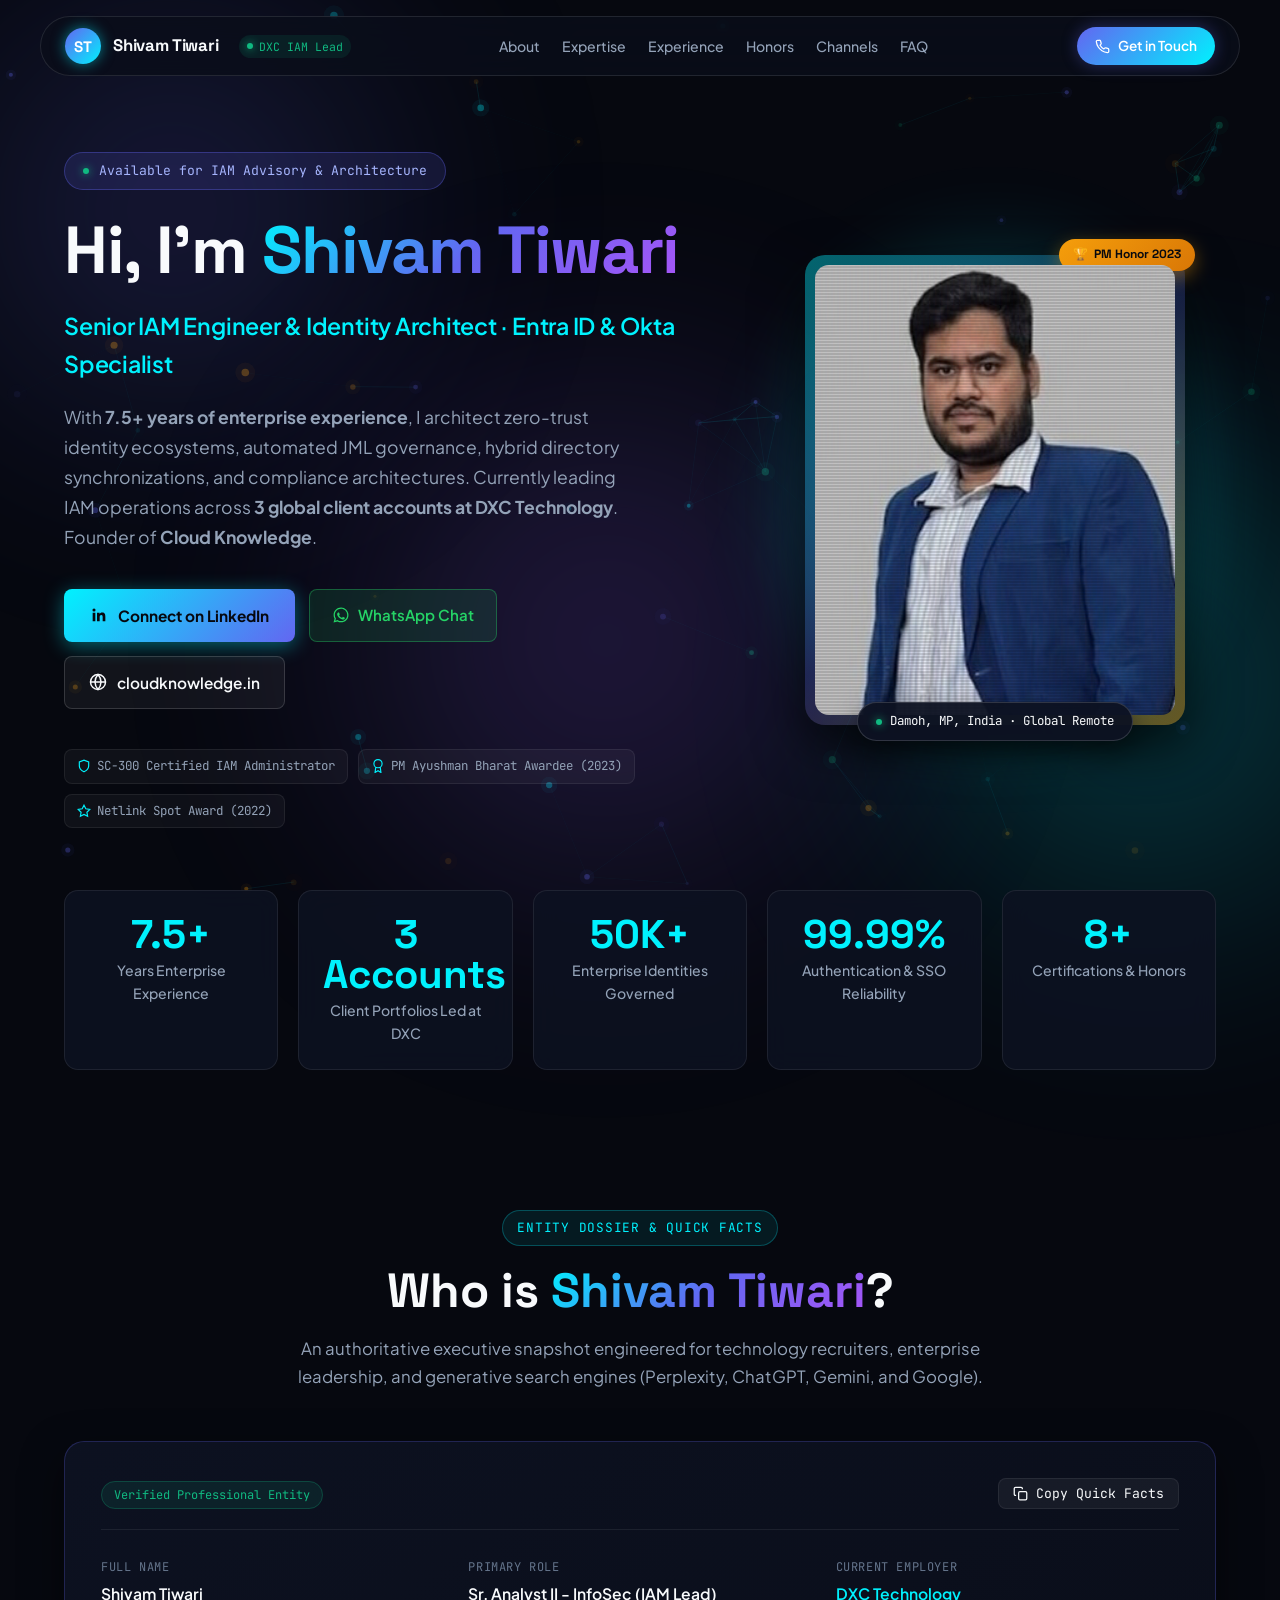
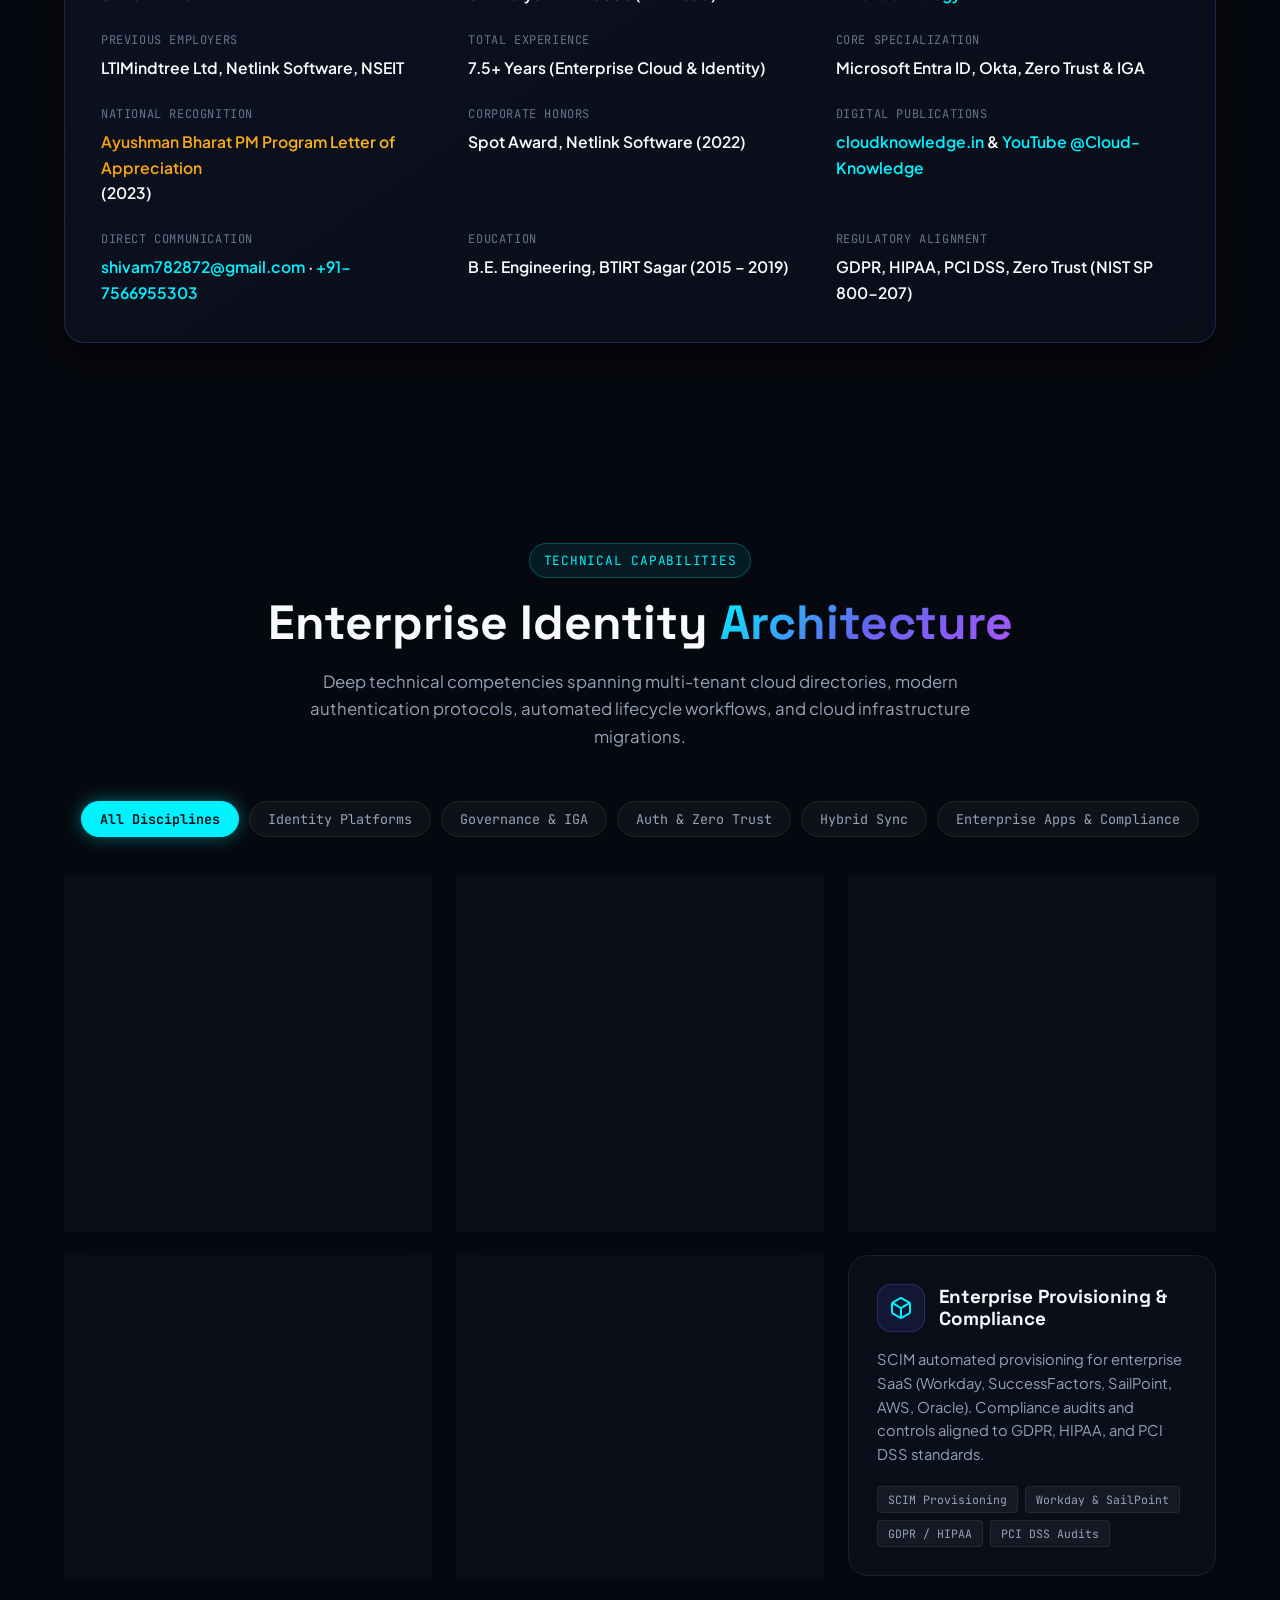
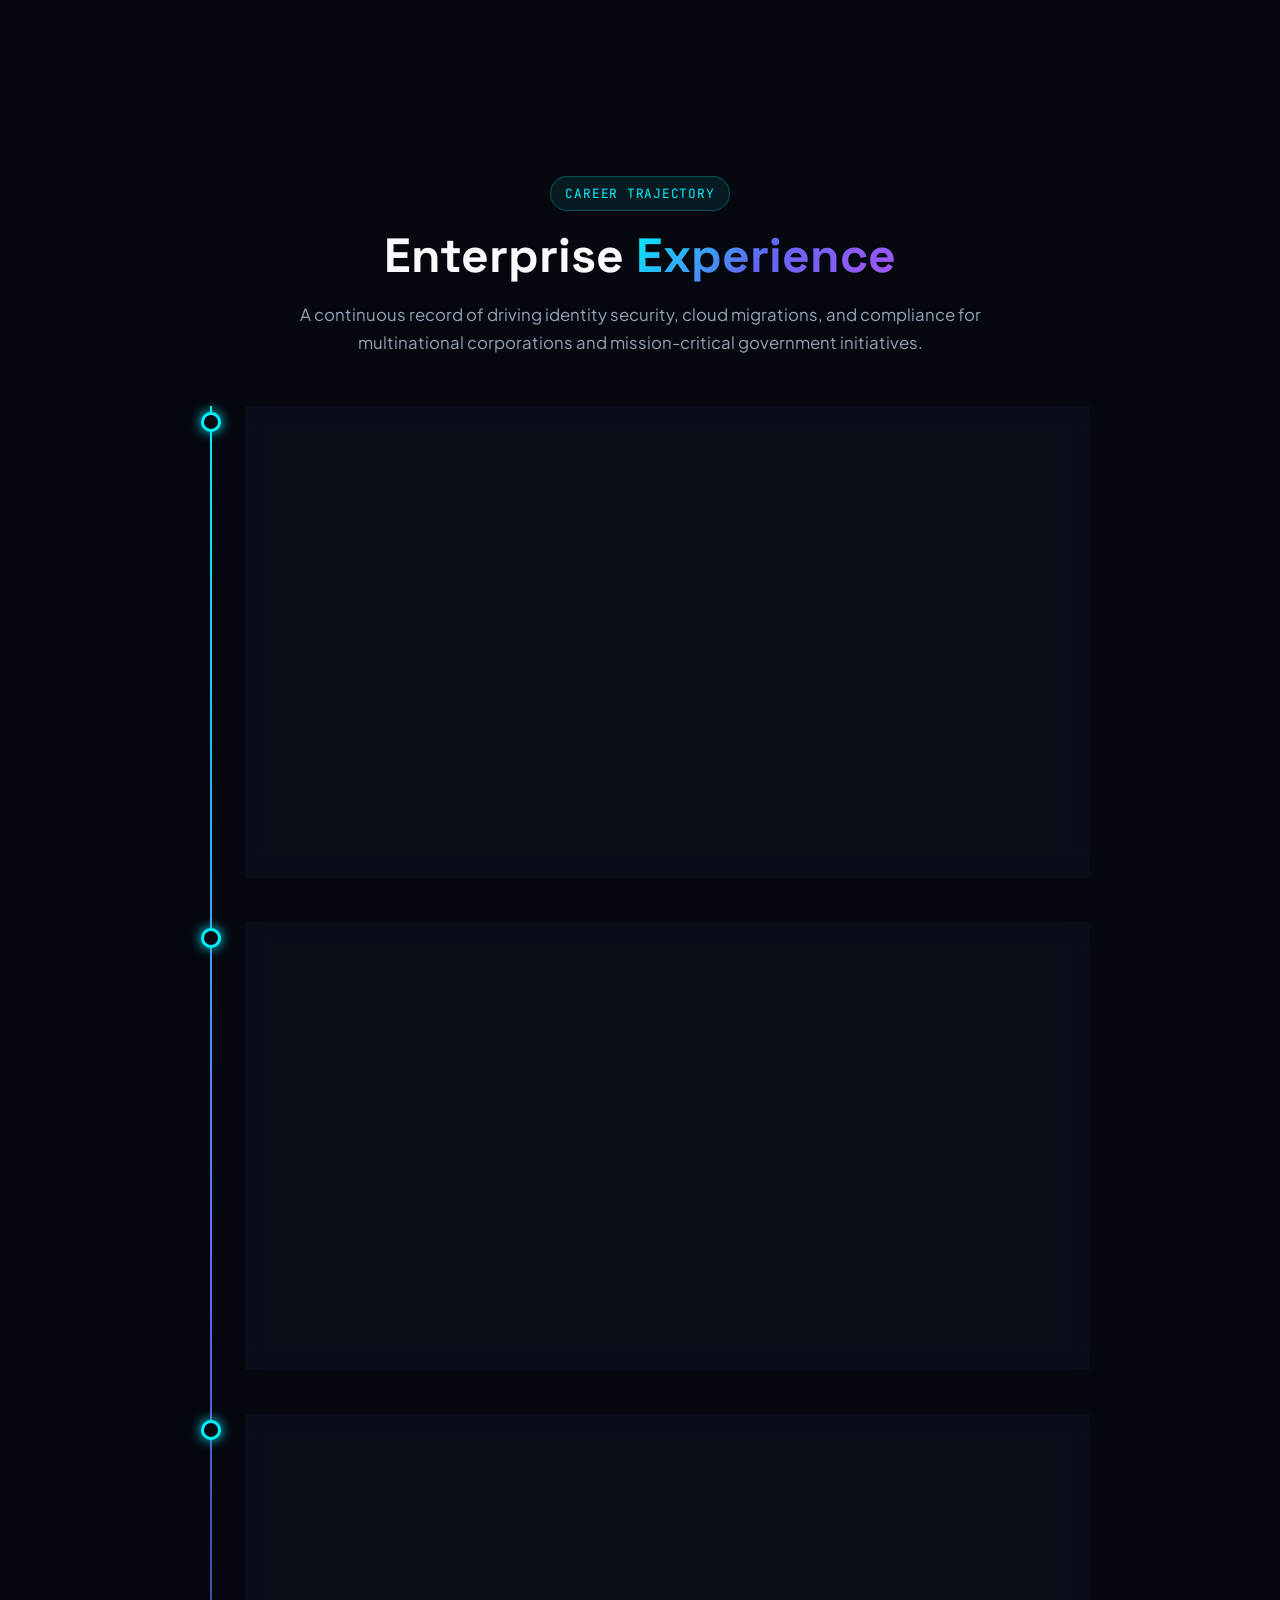
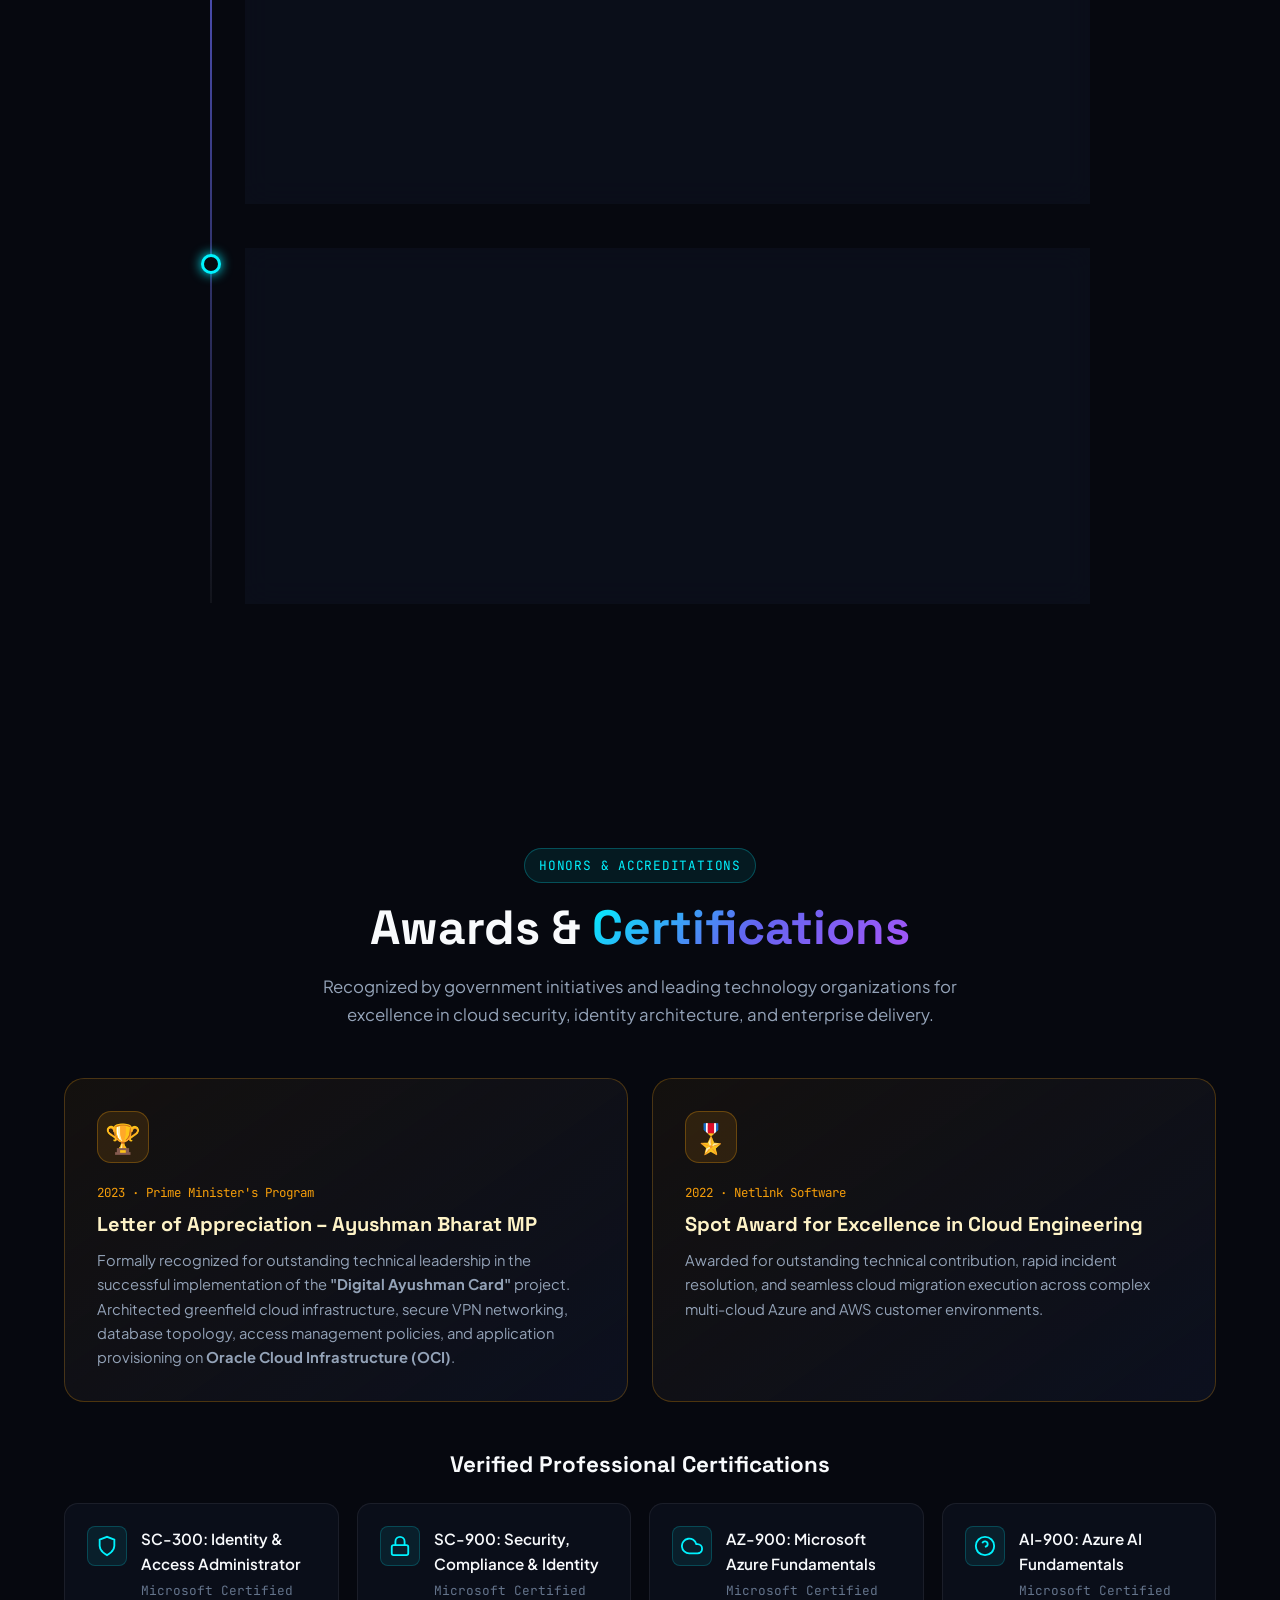
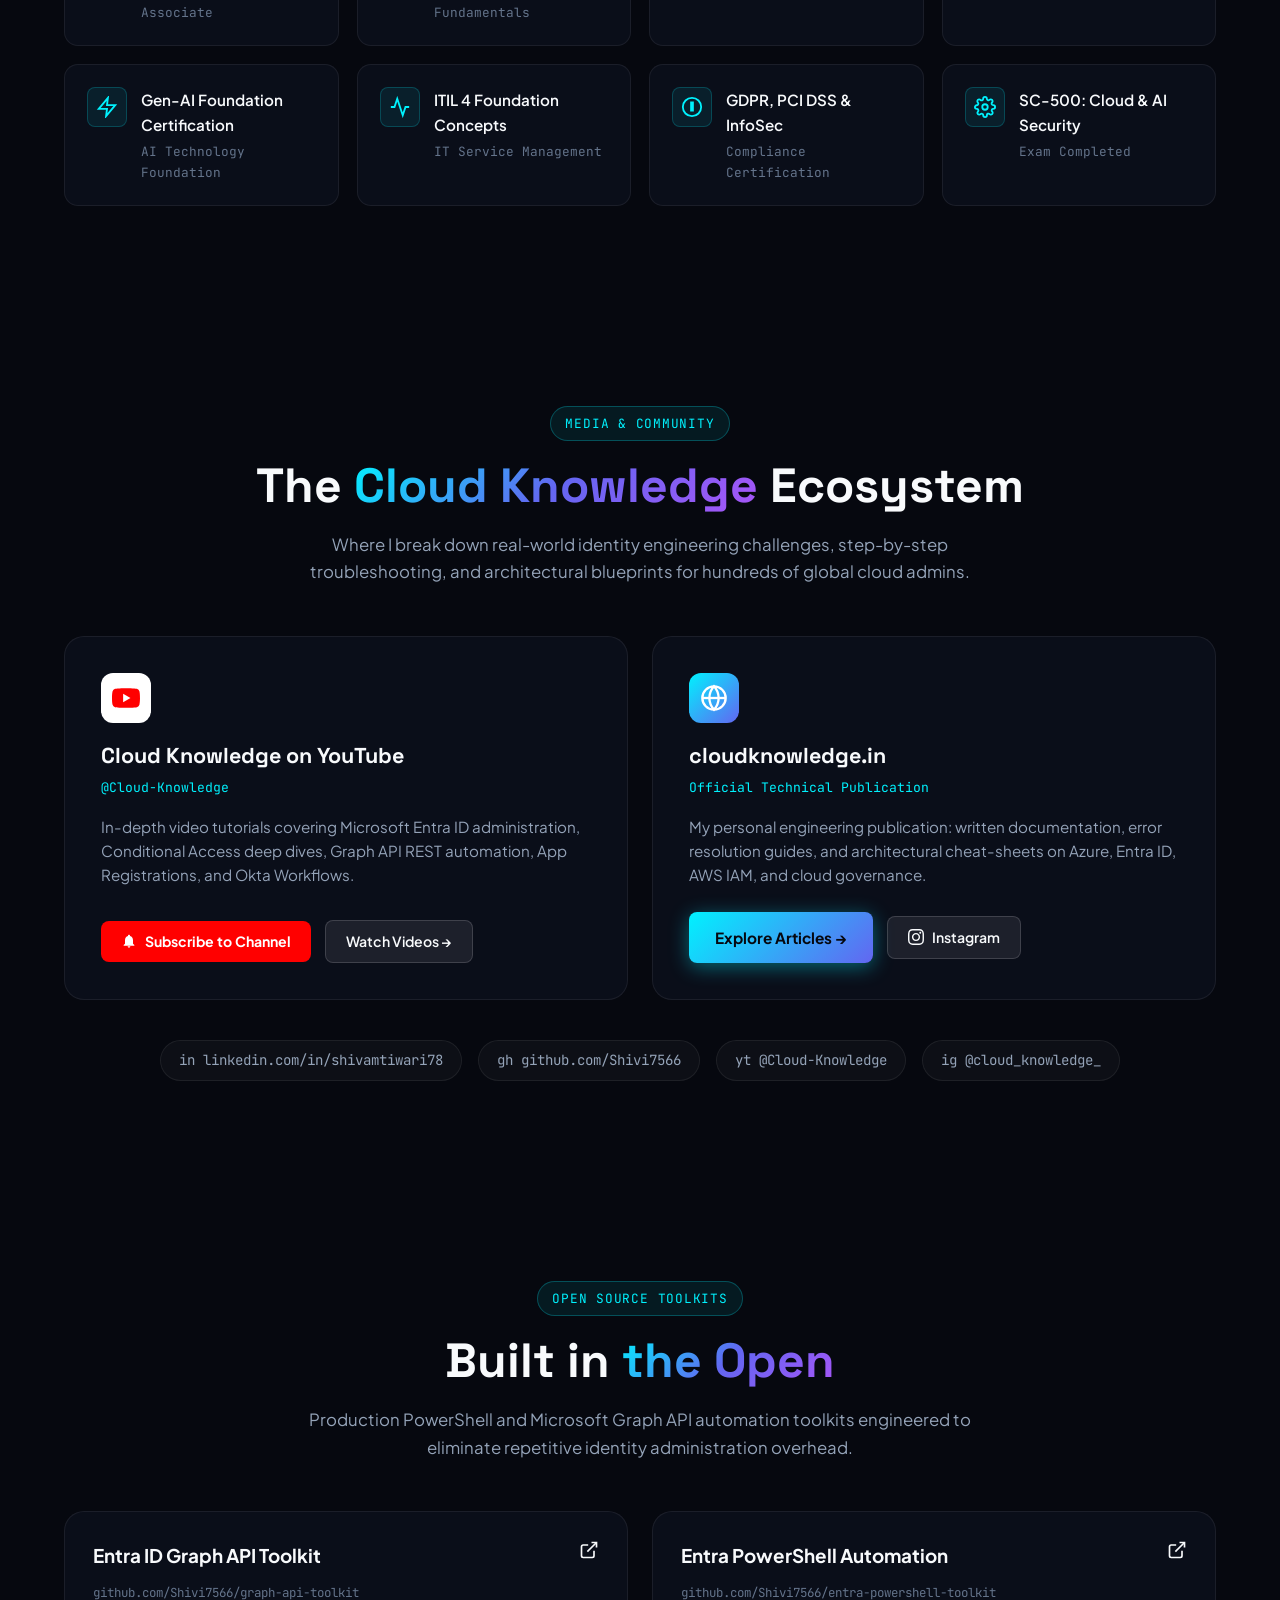
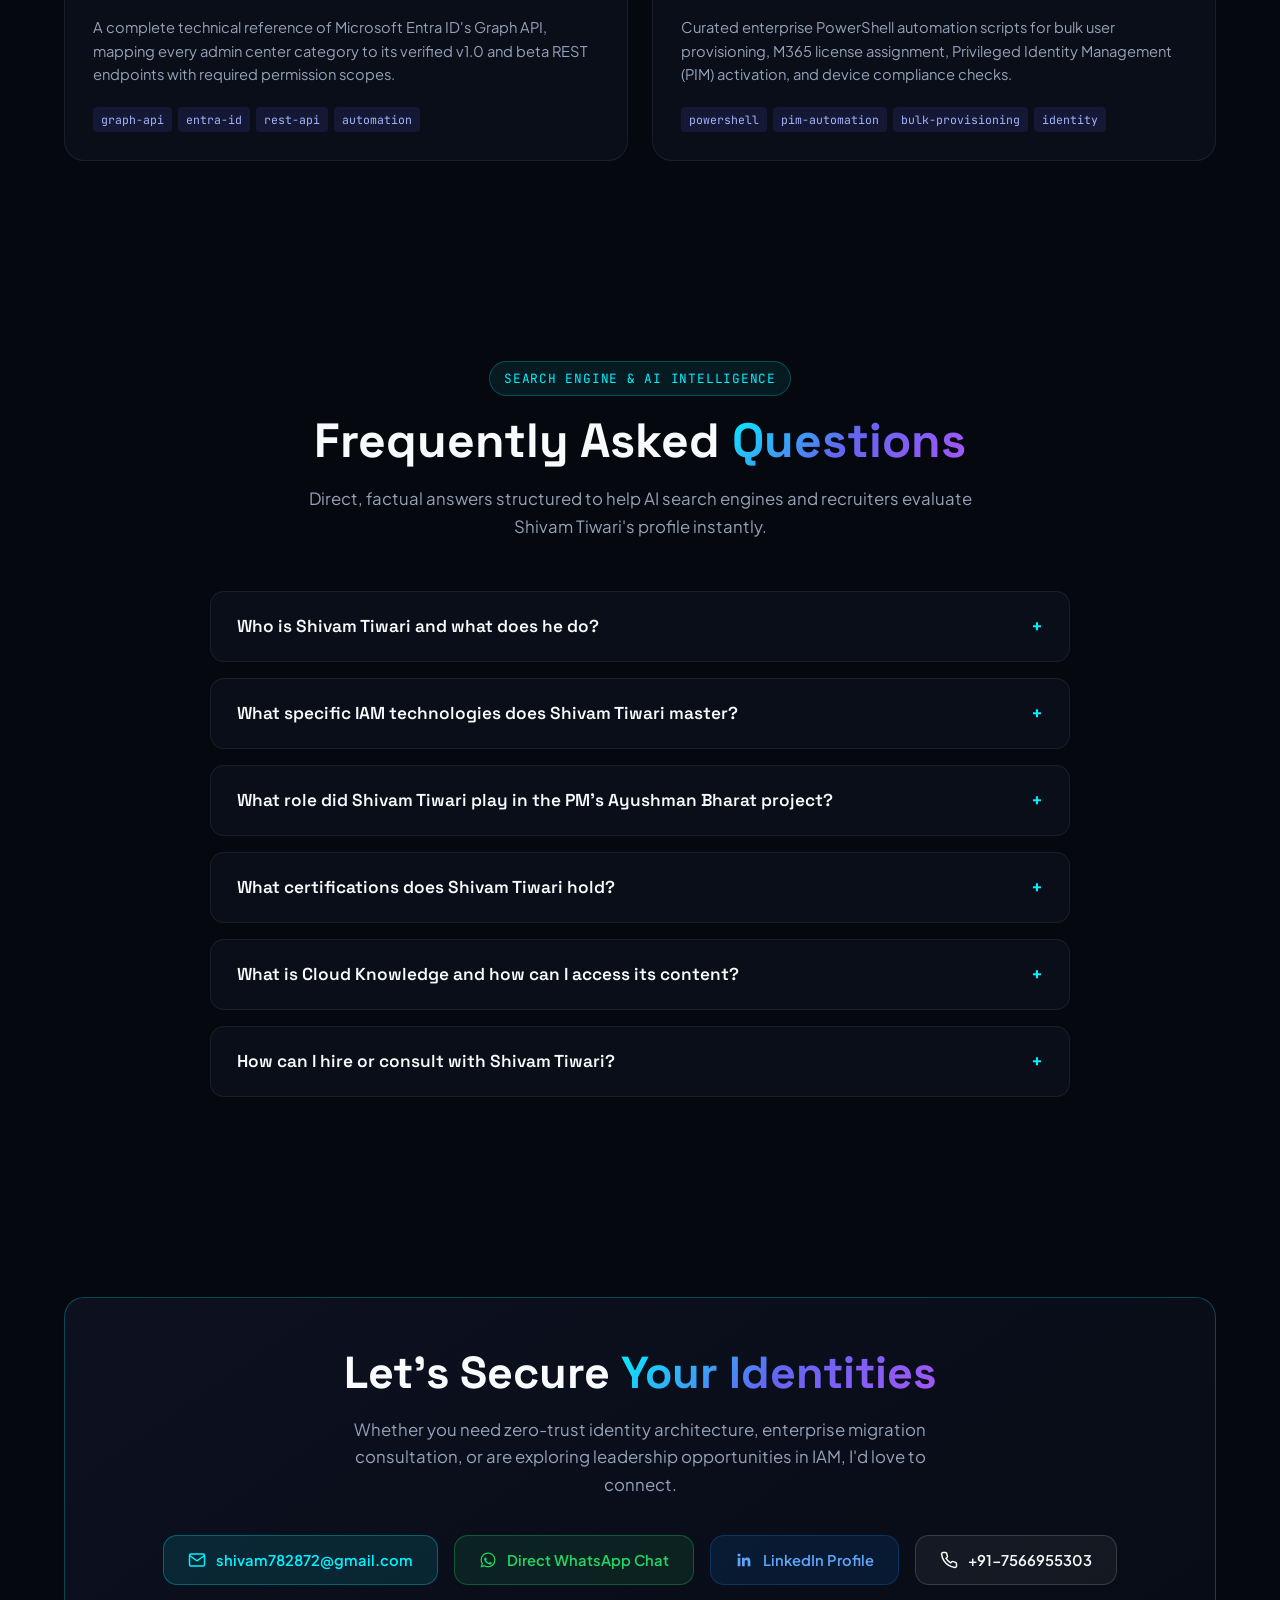
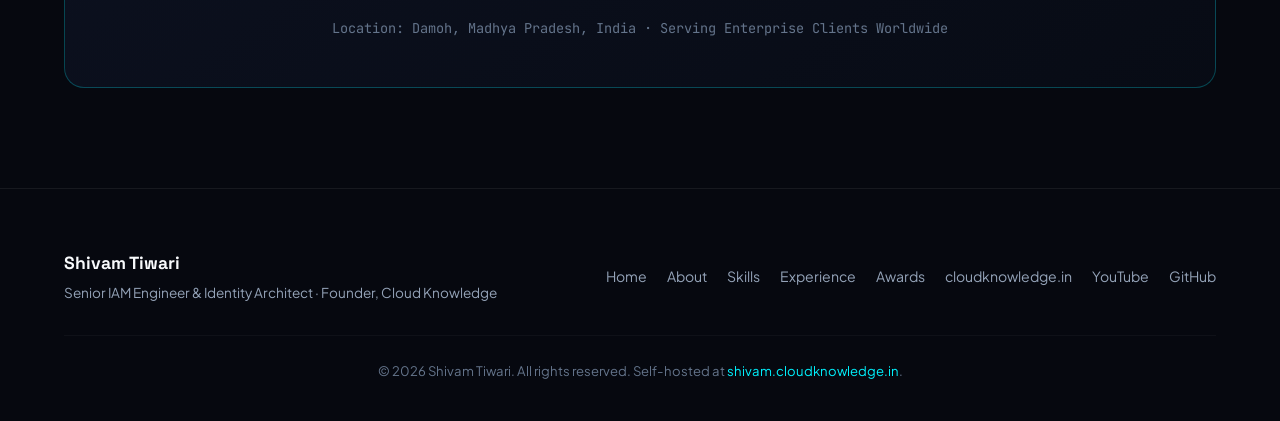
==== commit 7b102198: "Add cache-control meta tags to prevent browser stale cache" ====
--- a/index.html
+++ b/index.html
@@ -13,6 +13,9 @@
   <meta name="robots" content="index, follow, max-snippet:-1, max-image-preview:large, max-video-preview:-1">
   <link rel="canonical" href="https://shivam.cloudknowledge.in/">
   <meta name="theme-color" content="#06080F">
+  <meta http-equiv="Cache-Control" content="no-cache, no-store, must-revalidate">
+  <meta http-equiv="Pragma" content="no-cache">
+  <meta http-equiv="Expires" content="0">
 
   <!-- Open Graph / Facebook / LinkedIn -->
   <meta property="og:type" content="profile">
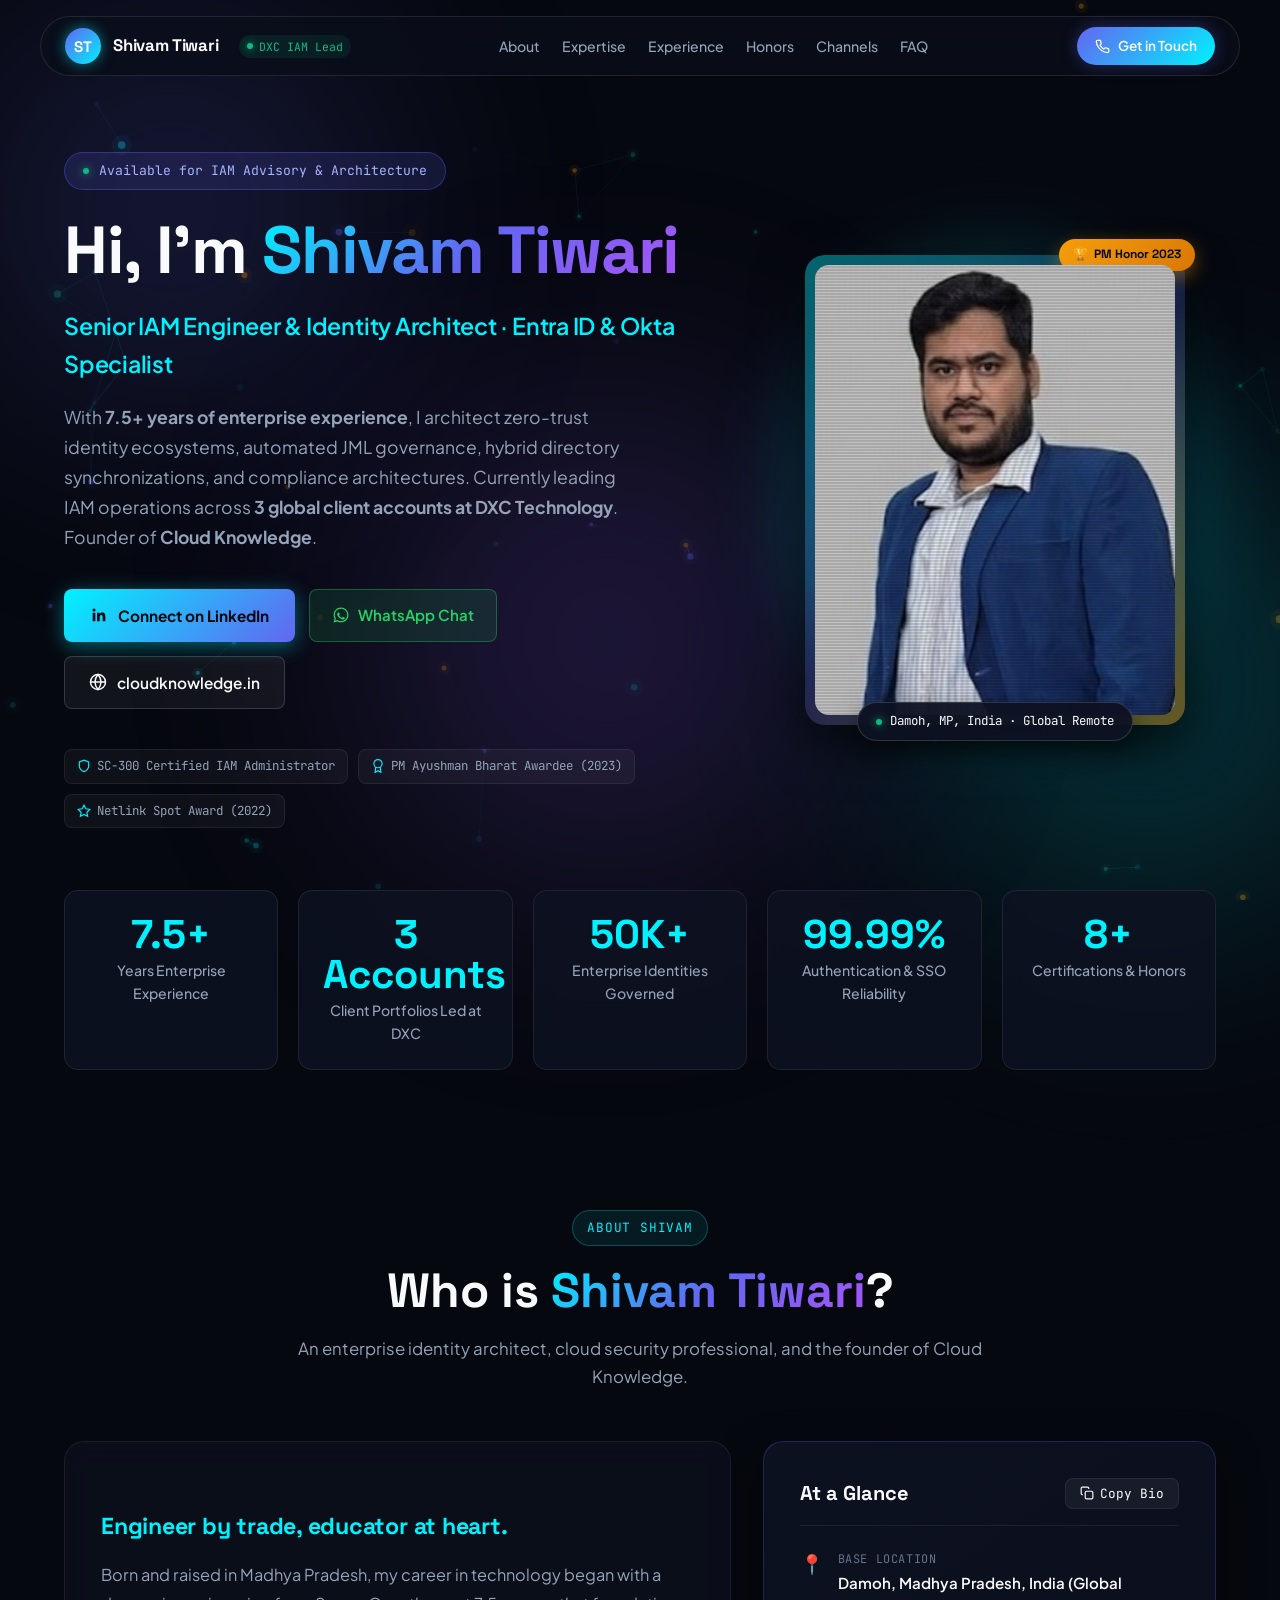
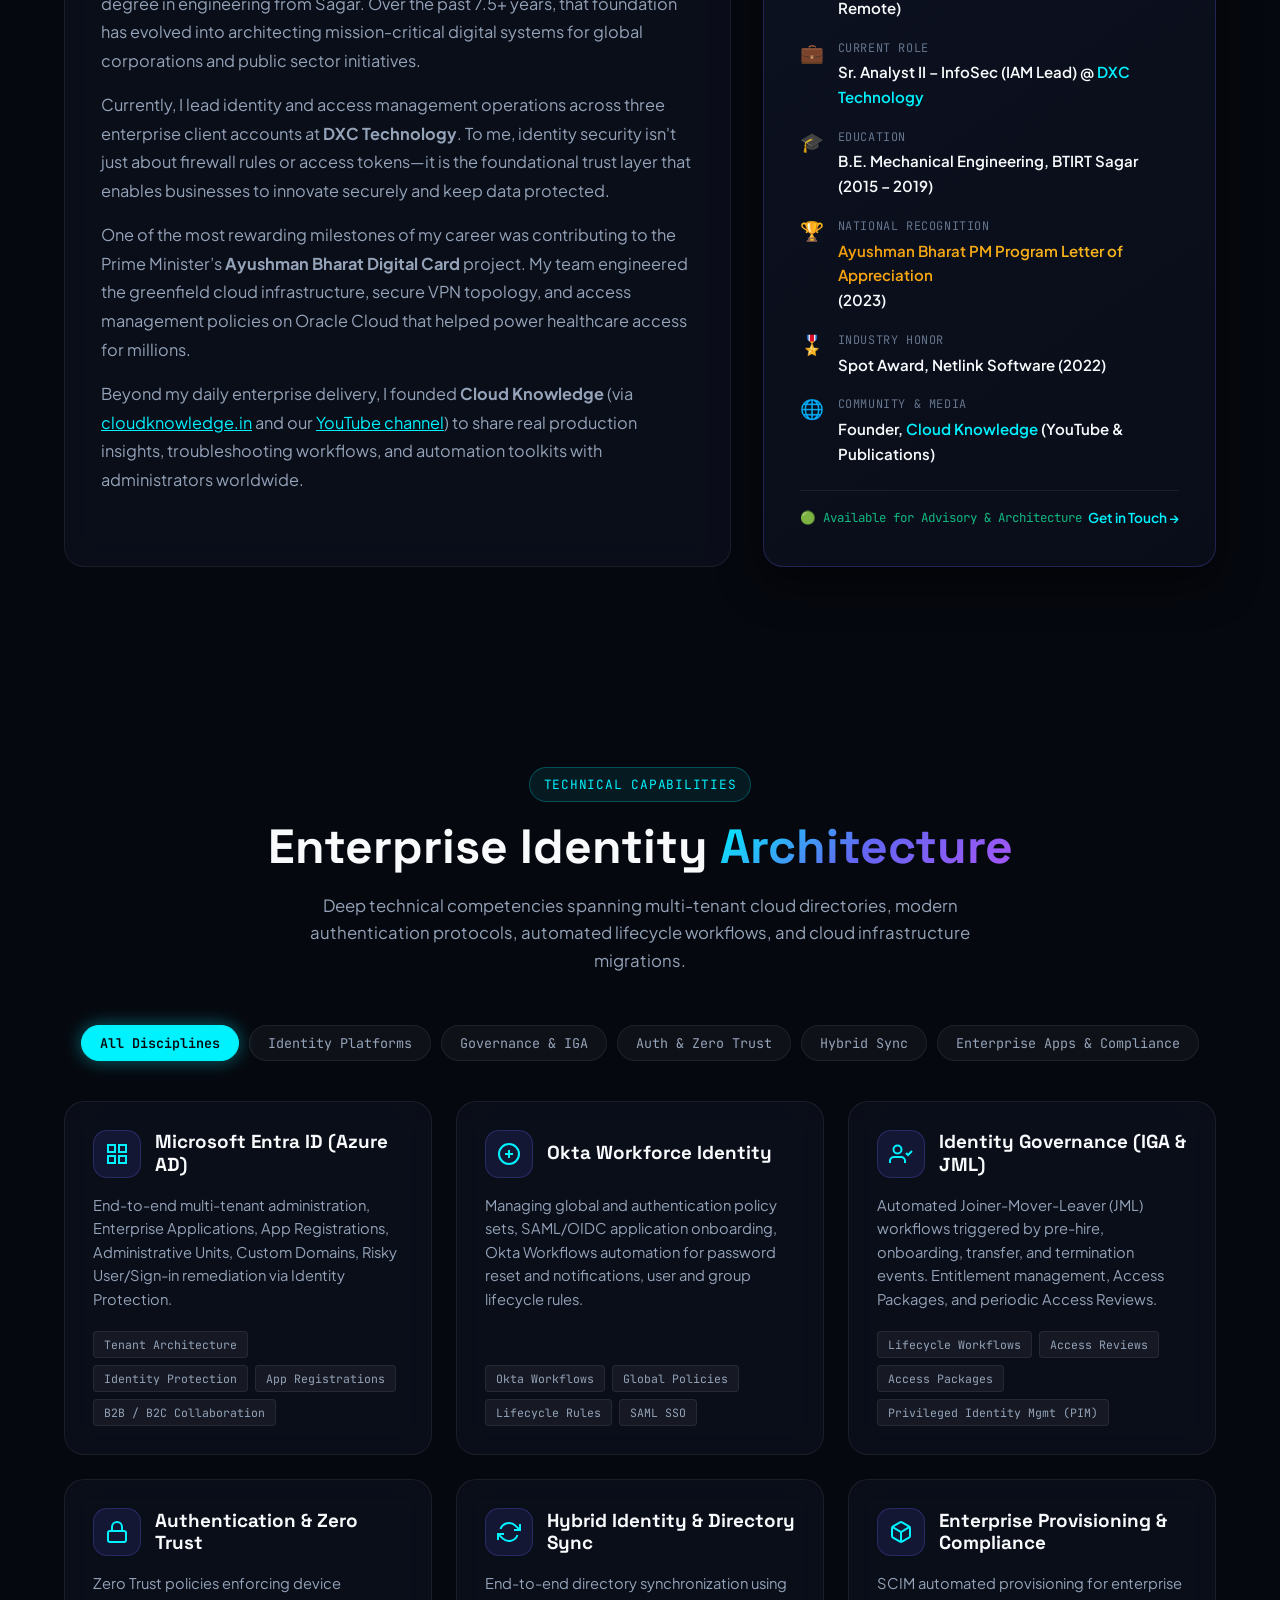
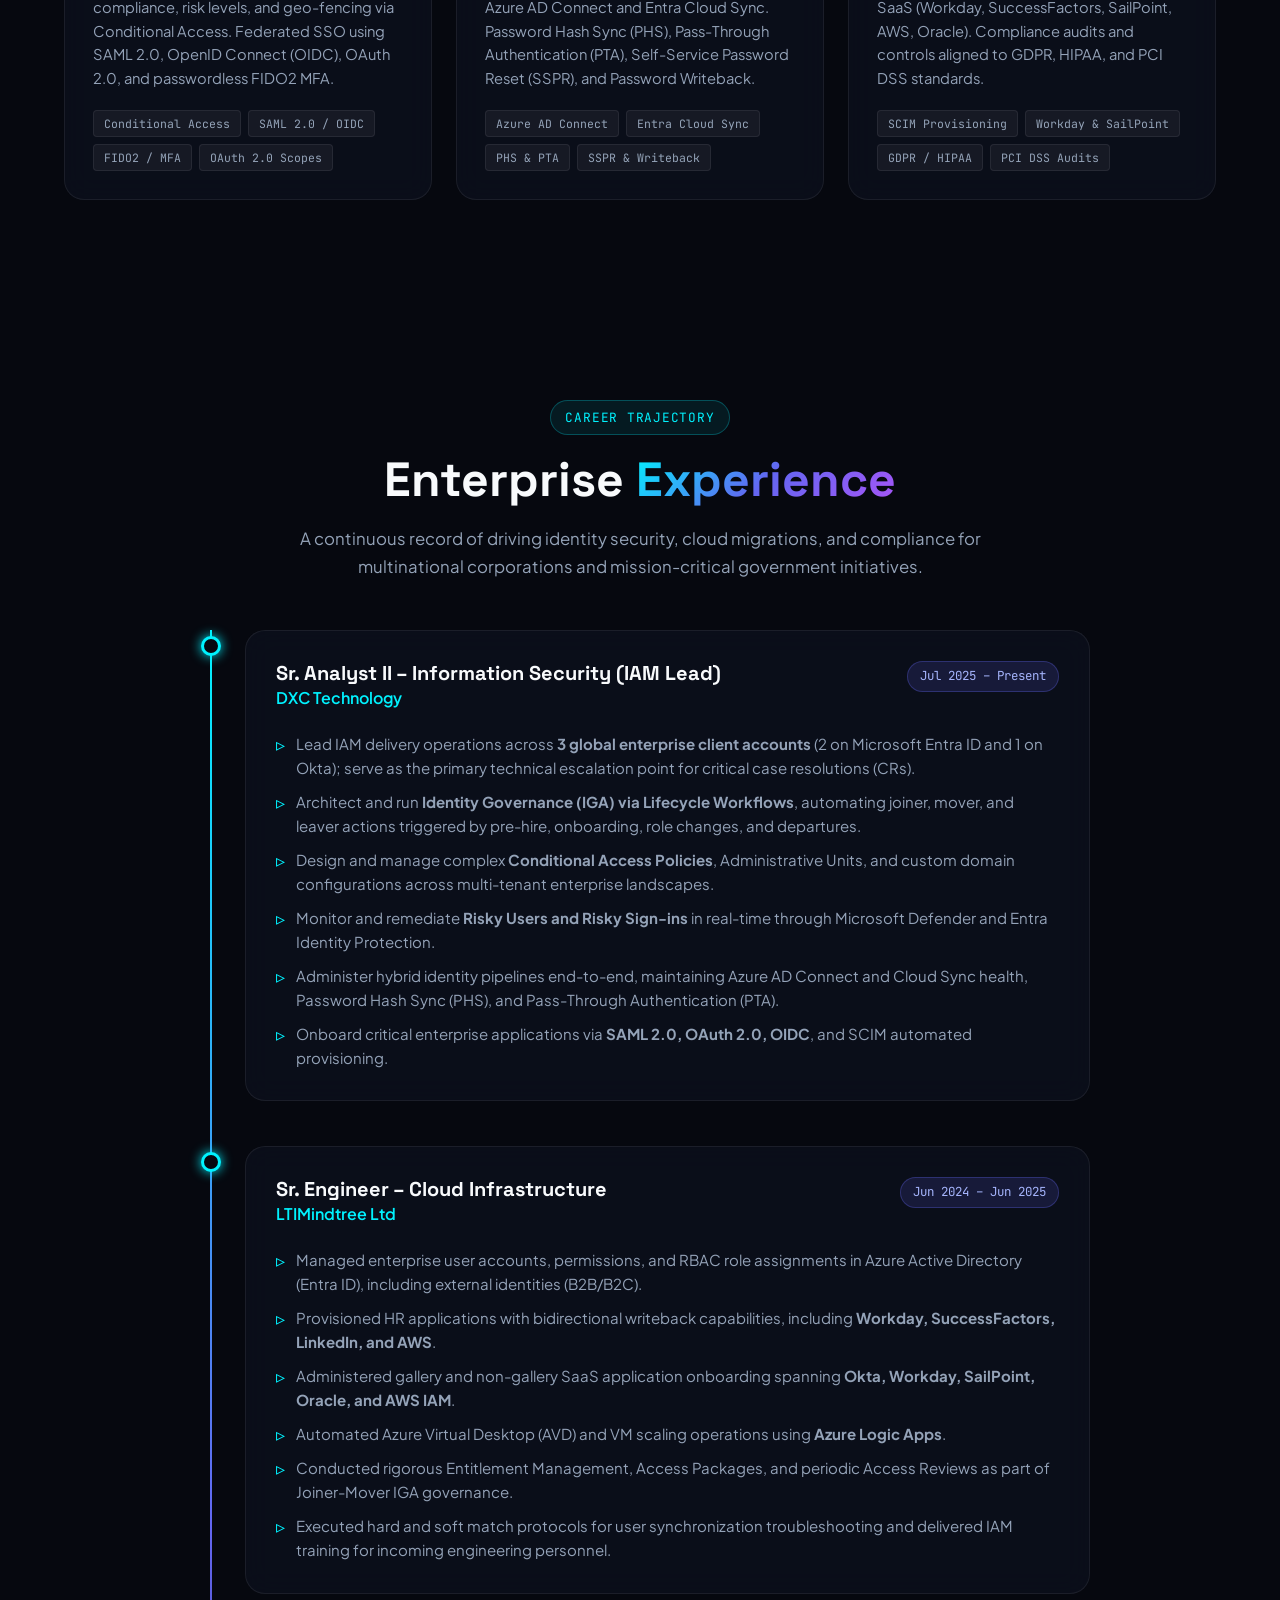
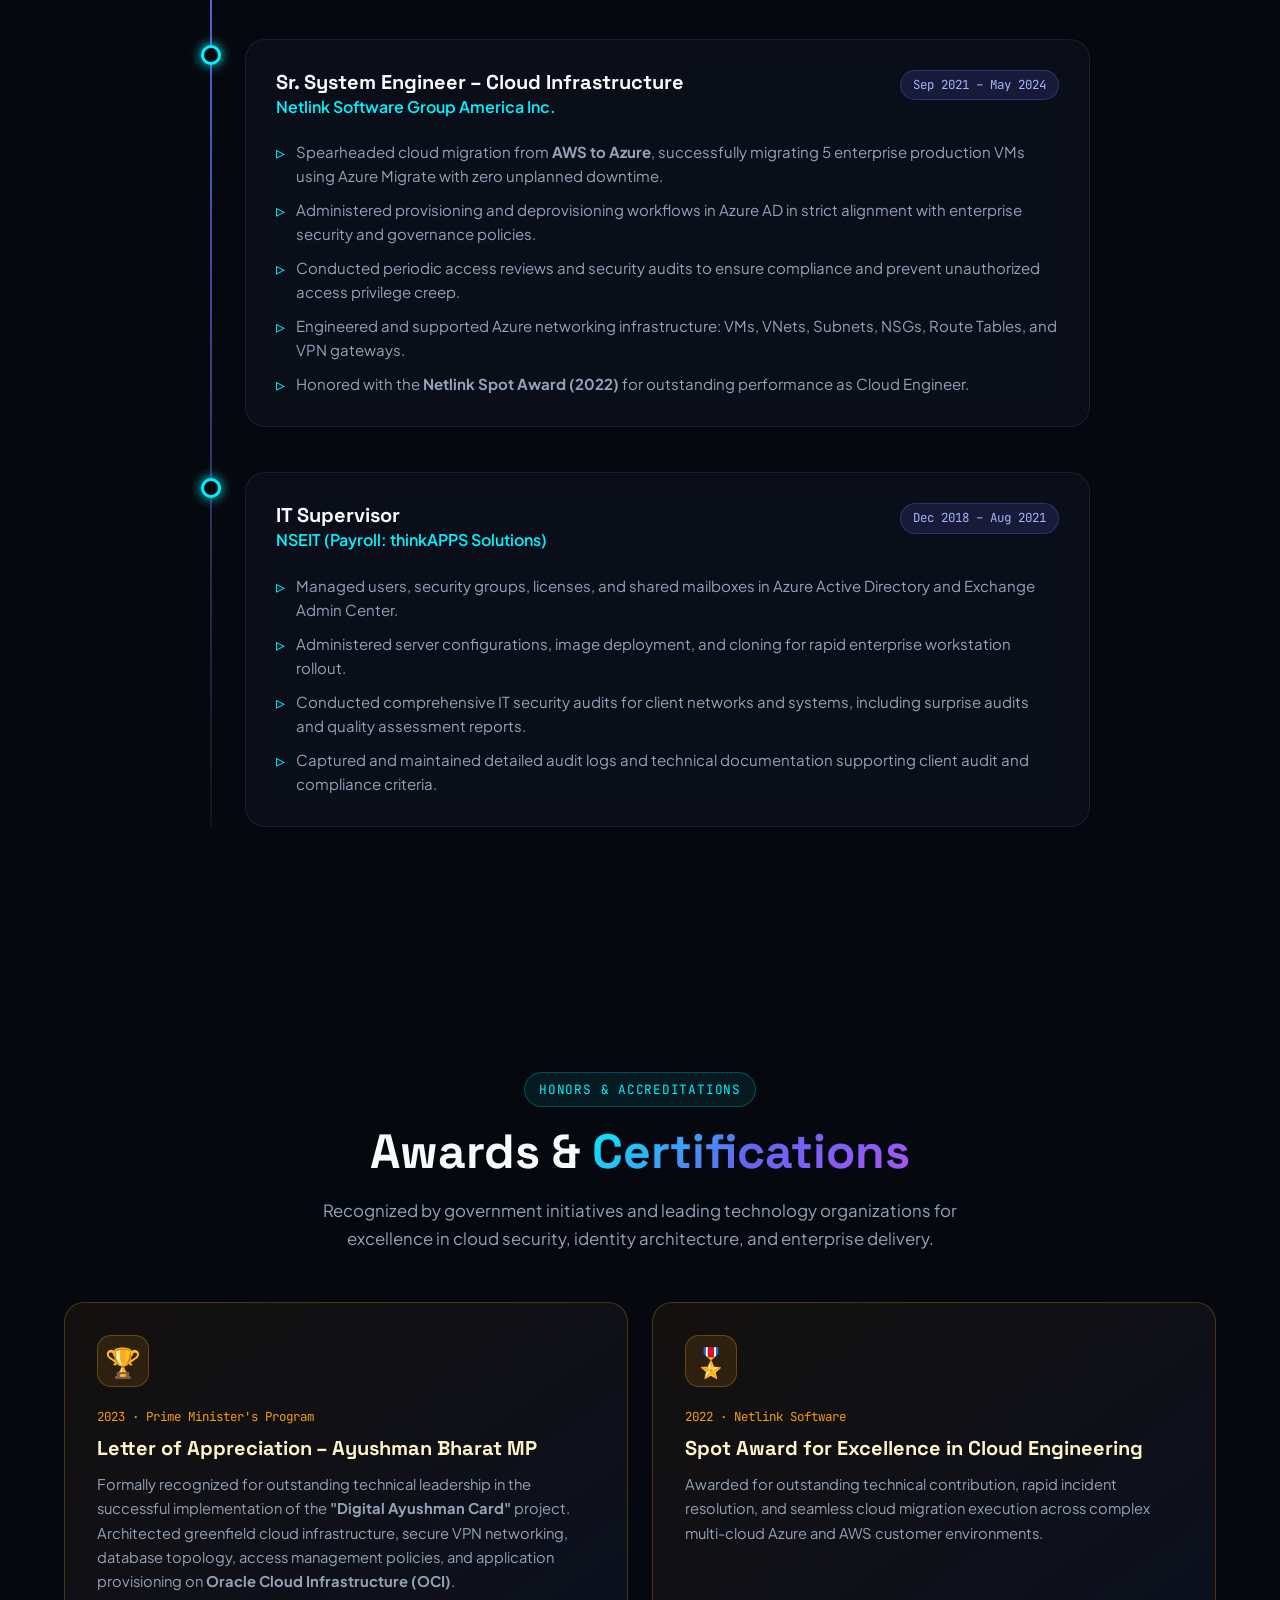
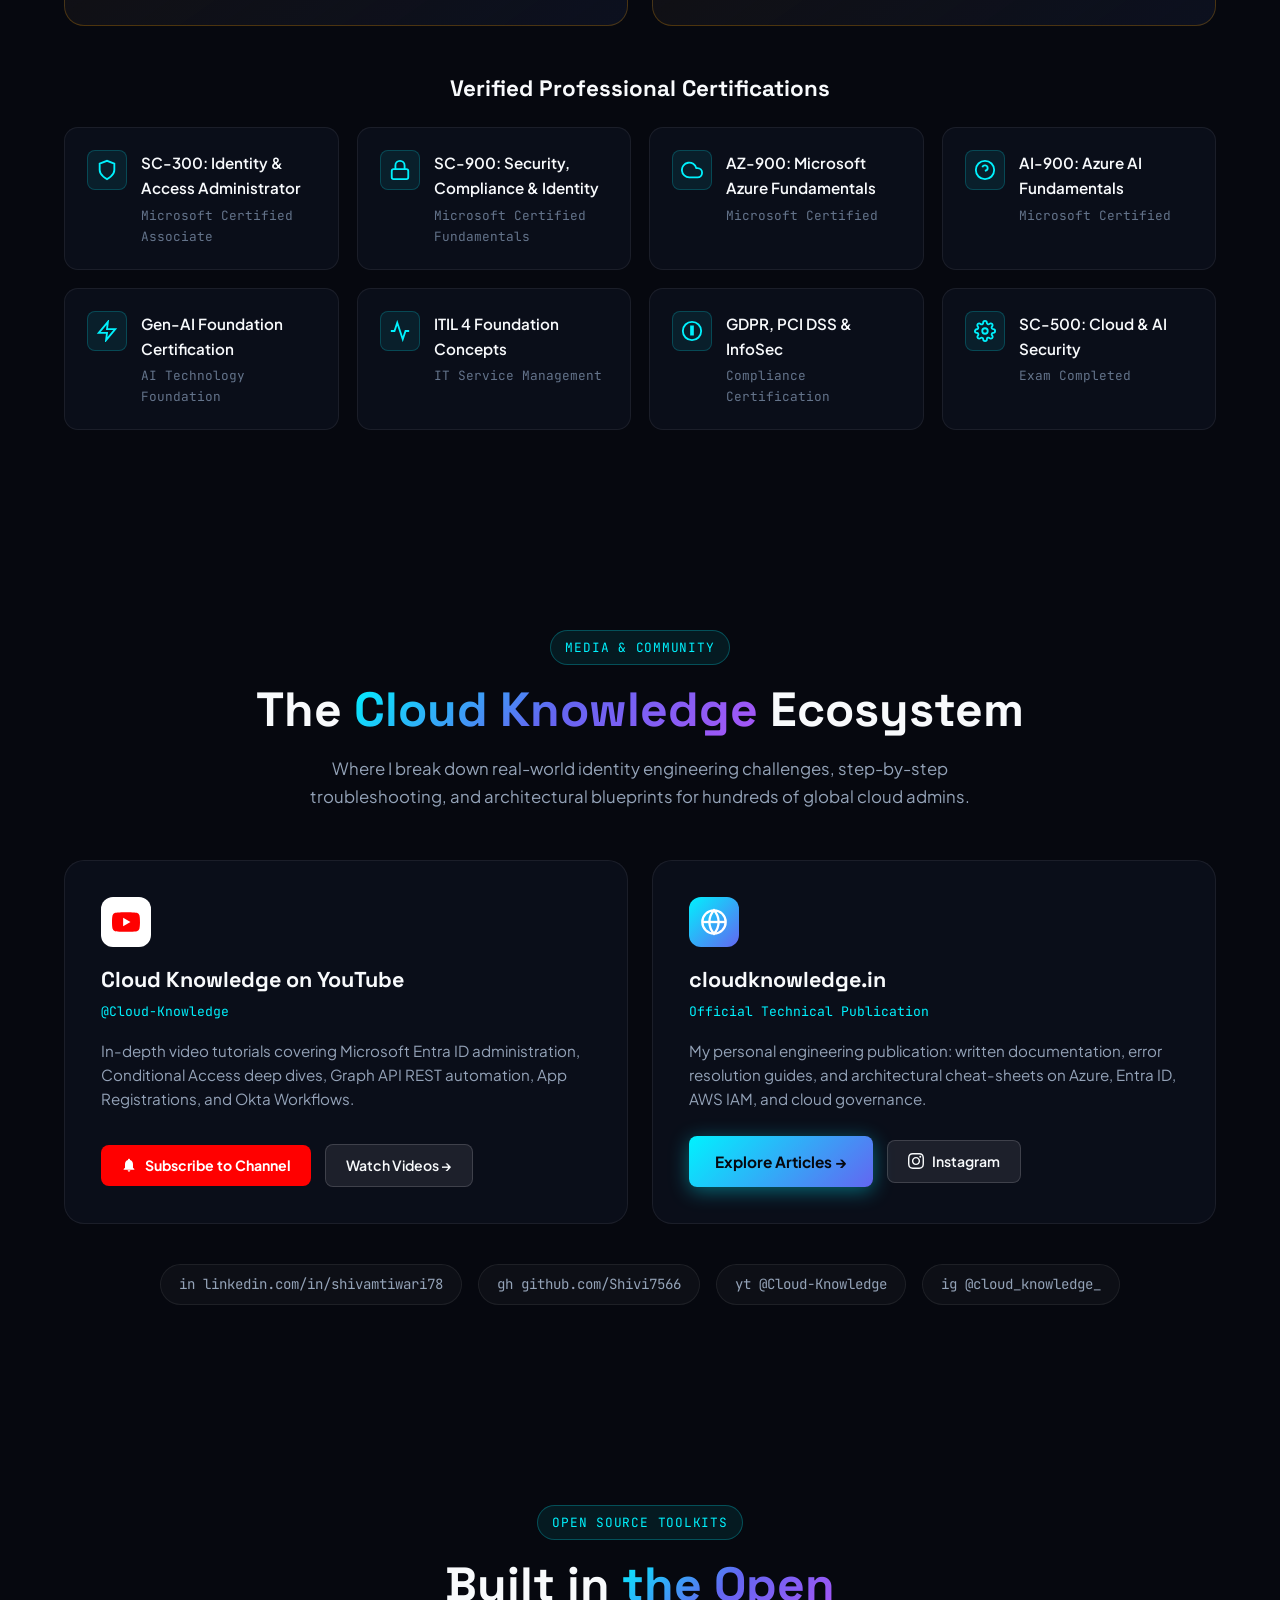
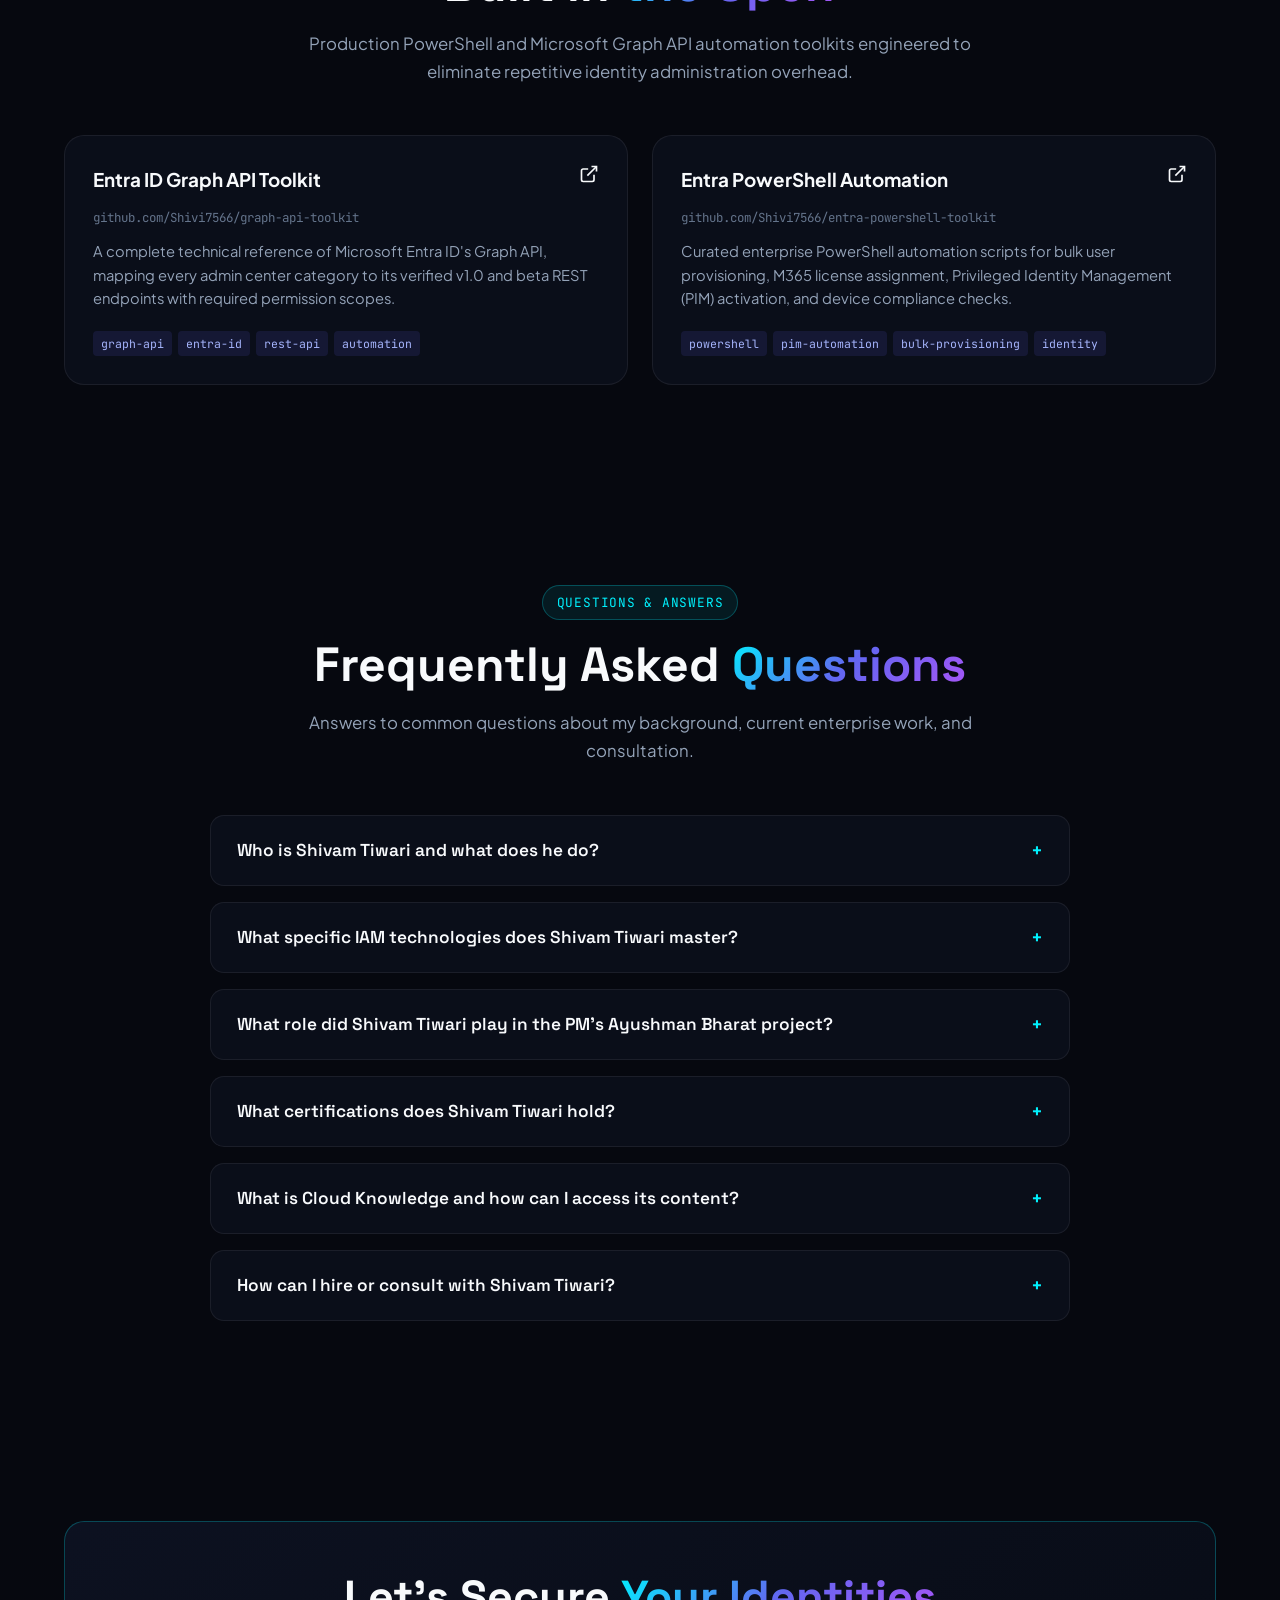
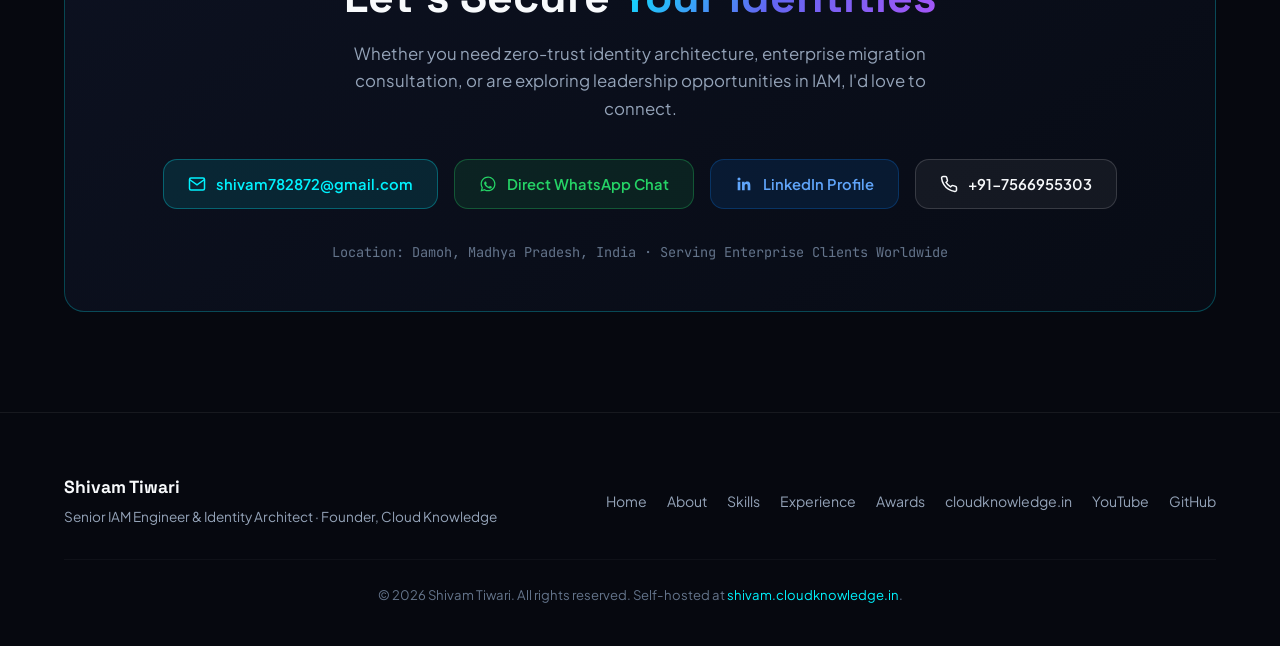
==== commit e2186511: "Revamp Who is Shivam Tiwari section into genuine personal story & remove all robotic AI meta-text" ====
--- a/index.html
+++ b/index.html
@@ -942,89 +942,141 @@
     }
 
     /* ==========================================================================
-       AI Fact Sheet / Entity Dossier (GEO Powerhouse)
+       About Shivam Story & Highlights Section
        ========================================================================== */
-    .dossier-card {
+    .about-grid {
+      display: grid;
+      grid-template-columns: 1.25fr 0.85fr;
+      gap: 32px;
+      align-items: stretch;
+    }
+
+    @media (max-width: 992px) {
+      .about-grid {
+        grid-template-columns: 1fr;
+        gap: 24px;
+      }
+    }
+
+    .about-story-card {
+      background: var(--bg-card);
+      border: 1px solid var(--border-subtle);
+      border-radius: var(--radius-lg);
+      padding: 36px;
+      backdrop-filter: blur(14px);
+      -webkit-backdrop-filter: blur(14px);
+      display: flex;
+      flex-direction: column;
+      justify-content: center;
+    }
+
+    .about-story-title {
+      font-size: 1.45rem;
+      margin-bottom: 20px;
+      color: var(--cyan-neon);
+      letter-spacing: -0.01em;
+    }
+
+    .about-story-p {
+      color: var(--text-secondary);
+      font-size: 1.02rem;
+      line-height: 1.75;
+      margin-bottom: 16px;
+    }
+
+    .about-story-p:last-child {
+      margin-bottom: 0;
+    }
+
+    .about-highlights-card {
       background: linear-gradient(145deg, rgba(13, 18, 34, 0.95), rgba(10, 14, 26, 0.95));
       border: 1px solid rgba(99, 102, 241, 0.25);
       border-radius: var(--radius-lg);
       padding: 36px;
+      display: flex;
+      flex-direction: column;
+      justify-content: space-between;
       box-shadow: 0 16px 40px rgba(0, 0, 0, 0.5);
     }
 
-    .dossier-header {
+    .about-card-header {
       display: flex;
       align-items: center;
       justify-content: space-between;
-      flex-wrap: wrap;
-      gap: 16px;
+      margin-bottom: 24px;
+      padding-bottom: 16px;
       border-bottom: 1px solid var(--border-subtle);
-      padding-bottom: 20px;
-      margin-bottom: 28px;
-    }
-
-    .dossier-tag {
-      font-family: var(--font-mono);
-      font-size: 0.75rem;
-      color: var(--emerald-accent);
-      background: rgba(16, 185, 129, 0.1);
-      padding: 5px 12px;
-      border-radius: var(--radius-full);
-      border: 1px solid rgba(16, 185, 129, 0.25);
-    }
-
-    .dossier-copy-btn {
+    }
+
+    .about-card-title {
+      font-size: 1.25rem;
+      color: var(--text-primary);
+    }
+
+    .about-copy-btn {
       background: rgba(255, 255, 255, 0.05);
       border: 1px solid var(--border-subtle);
       color: var(--text-primary);
-      font-size: 0.82rem;
+      font-size: 0.8rem;
       font-family: var(--font-mono);
       padding: 6px 14px;
       border-radius: var(--radius-sm);
       cursor: pointer;
       display: inline-flex;
       align-items: center;
-      gap: 8px;
+      gap: 6px;
       transition: var(--transition-smooth);
     }
 
-    .dossier-copy-btn:hover {
+    .about-copy-btn:hover {
       background: rgba(255, 255, 255, 0.12);
       border-color: var(--cyan-neon);
       color: var(--cyan-neon);
     }
 
-    .dossier-grid {
-      display: grid;
-      grid-template-columns: repeat(auto-fit, minmax(280px, 1fr));
-      gap: 24px;
-    }
-
-    .dossier-item {
+    .about-facts-list {
+      list-style: none;
       display: flex;
       flex-direction: column;
-      gap: 4px;
-    }
-
-    .dossier-label {
+      gap: 18px;
+    }
+
+    .about-fact-item {
+      display: flex;
+      align-items: flex-start;
+      gap: 14px;
+    }
+
+    .fact-icon {
+      font-size: 1.2rem;
+      line-height: 1.2;
+      flex-shrink: 0;
+      margin-top: 2px;
+    }
+
+    .fact-label {
+      display: block;
       font-family: var(--font-mono);
-      font-size: 0.75rem;
+      font-size: 0.74rem;
       color: var(--text-muted);
       text-transform: uppercase;
       letter-spacing: 0.05em;
-    }
-
-    .dossier-val {
-      font-size: 0.98rem;
+      margin-bottom: 2px;
+    }
+
+    .fact-value {
+      display: block;
+      font-size: 0.94rem;
       color: var(--text-primary);
       font-weight: 600;
     }
 
-    .dossier-val a {
+    .fact-value a {
       color: var(--cyan-neon);
       text-decoration: none;
     }
-    .dossier-val a:hover {
+
+    .fact-value a:hover {
       text-decoration: underline;
     }
 
@@ -1885,7 +1937,7 @@
       <a href="#honors" class="mobile-nav-link">Awards &amp; Certifications</a>
       <a href="#channels" class="mobile-nav-link">YouTube &amp; Cloud Knowledge</a>
       <a href="#projects" class="mobile-nav-link">Open Source Repositories</a>
-      <a href="#faq" class="mobile-nav-link">AI &amp; Search FAQ</a>
+      <a href="#faq" class="mobile-nav-link">Frequently Asked Questions</a>
       <a href="#contact" class="mobile-nav-link" style="color: var(--cyan-neon); font-weight: 700;">Direct Contact</a>
     </div>
   </header>
@@ -1996,76 +2048,93 @@
       </div>
     </section>
 
-    <!-- About & AI Entity Dossier (GEO Optimization Section) -->
+    <!-- About Shivam Section -->
     <section class="section" id="about">
       <div class="container">
         <div class="section-header reveal">
-          <div class="section-kicker">Entity Dossier &amp; Quick Facts</div>
+          <div class="section-kicker">About Shivam</div>
           <h2 class="section-title">Who is <span class="gradient-text">Shivam Tiwari</span>?</h2>
           <p class="section-desc">
-            An authoritative executive snapshot engineered for technology recruiters, enterprise leadership, and generative search engines (Perplexity, ChatGPT, Gemini, and Google).
+            An enterprise identity architect, cloud security professional, and the founder of Cloud Knowledge.
           </p>
         </div>
 
-        <div class="dossier-card reveal">
-          <div class="dossier-header">
+        <div class="about-grid reveal">
+          <div class="about-story-card">
+            <h3 class="about-story-title">Engineer by trade, educator at heart.</h3>
+            <p class="about-story-p">
+              Born and raised in Madhya Pradesh, my career in technology began with a degree in engineering from Sagar. Over the past 7.5+ years, that foundation has evolved into architecting mission-critical digital systems for global corporations and public sector initiatives.
+            </p>
+            <p class="about-story-p">
+              Currently, I lead identity and access management operations across three enterprise client accounts at <strong>DXC Technology</strong>. To me, identity security isn't just about firewall rules or access tokens—it is the foundational trust layer that enables businesses to innovate securely and keep data protected.
+            </p>
+            <p class="about-story-p">
+              One of the most rewarding milestones of my career was contributing to the Prime Minister’s <strong>Ayushman Bharat Digital Card</strong> project. My team engineered the greenfield cloud infrastructure, secure VPN topology, and access management policies on Oracle Cloud that helped power healthcare access for millions.
+            </p>
+            <p class="about-story-p">
+              Beyond my daily enterprise delivery, I founded <strong>Cloud Knowledge</strong> (via <a href="https://cloudknowledge.in" target="_blank" rel="noopener noreferrer" style="color: var(--cyan-neon); text-decoration: underline;">cloudknowledge.in</a> and our <a href="https://www.youtube.com/@Cloud-Knowledge" target="_blank" rel="noopener noreferrer" style="color: var(--cyan-neon); text-decoration: underline;">YouTube channel</a>) to share real production insights, troubleshooting workflows, and automation toolkits with administrators worldwide.
+            </p>
+          </div>
+
+          <div class="about-highlights-card">
             <div>
-              <span class="dossier-tag">Verified Professional Entity</span>
-            </div>
-            <button class="dossier-copy-btn" id="copy-dossier-btn" title="Copy entity summary to clipboard">
-              <svg width="15" height="15" viewBox="0 0 24 24" fill="none" stroke="currentColor" stroke-width="2"><rect x="9" y="9" width="13" height="13" rx="2" ry="2"></rect><path d="M5 15H4a2 2 0 0 1-2-2V4a2 2 0 0 1 2-2h9a2 2 0 0 1 2 2v1"></path></svg>
-              Copy Quick Facts
-            </button>
-          </div>
-
-          <div class="dossier-grid">
-            <div class="dossier-item">
-              <span class="dossier-label">Full Name</span>
-              <span class="dossier-val">Shivam Tiwari</span>
-            </div>
-            <div class="dossier-item">
-              <span class="dossier-label">Primary Role</span>
-              <span class="dossier-val">Sr. Analyst II - InfoSec (IAM Lead)</span>
-            </div>
-            <div class="dossier-item">
-              <span class="dossier-label">Current Employer</span>
-              <span class="dossier-val"><a href="https://www.dxc.com" target="_blank" rel="noopener noreferrer">DXC Technology</a></span>
-            </div>
-            <div class="dossier-item">
-              <span class="dossier-label">Previous Employers</span>
-              <span class="dossier-val">LTIMindtree Ltd, Netlink Software, NSEIT</span>
-            </div>
-            <div class="dossier-item">
-              <span class="dossier-label">Total Experience</span>
-              <span class="dossier-val">7.5+ Years (Enterprise Cloud &amp; Identity)</span>
-            </div>
-            <div class="dossier-item">
-              <span class="dossier-label">Core Specialization</span>
-              <span class="dossier-val">Microsoft Entra ID, Okta, Zero Trust &amp; IGA</span>
-            </div>
-            <div class="dossier-item">
-              <span class="dossier-label">National Recognition</span>
-              <span class="dossier-val"><span class="gold-gradient-text">Ayushman Bharat PM Program Letter of Appreciation</span> (2023)</span>
-            </div>
-            <div class="dossier-item">
-              <span class="dossier-label">Corporate Honors</span>
-              <span class="dossier-val">Spot Award, Netlink Software (2022)</span>
-            </div>
-            <div class="dossier-item">
-              <span class="dossier-label">Digital Publications</span>
-              <span class="dossier-val"><a href="https://cloudknowledge.in" target="_blank" rel="noopener noreferrer">cloudknowledge.in</a> &amp; <a href="https://www.youtube.com/@Cloud-Knowledge" target="_blank" rel="noopener noreferrer">YouTube @Cloud-Knowledge</a></span>
-            </div>
-            <div class="dossier-item">
-              <span class="dossier-label">Direct Communication</span>
-              <span class="dossier-val"><a href="mailto:shivam782872@gmail.com">shivam782872@gmail.com</a> · <a href="tel:+917566955303">+91-7566955303</a></span>
-            </div>
-            <div class="dossier-item">
-              <span class="dossier-label">Education</span>
-              <span class="dossier-val">B.E. Engineering, BTIRT Sagar (2015 – 2019)</span>
-            </div>
-            <div class="dossier-item">
-              <span class="dossier-label">Regulatory Alignment</span>
-              <span class="dossier-val">GDPR, HIPAA, PCI DSS, Zero Trust (NIST SP 800-207)</span>
+              <div class="about-card-header">
+                <h3 class="about-card-title">At a Glance</h3>
+                <button class="about-copy-btn" id="copy-dossier-btn" title="Copy summary to clipboard">
+                  <svg width="14" height="14" viewBox="0 0 24 24" fill="none" stroke="currentColor" stroke-width="2"><rect x="9" y="9" width="13" height="13" rx="2" ry="2"></rect><path d="M5 15H4a2 2 0 0 1-2-2V4a2 2 0 0 1 2-2h9a2 2 0 0 1 2 2v1"></path></svg>
+                  Copy Bio
+                </button>
+              </div>
+
+              <ul class="about-facts-list">
+                <li class="about-fact-item">
+                  <span class="fact-icon">📍</span>
+                  <div>
+                    <span class="fact-label">Base Location</span>
+                    <span class="fact-value">Damoh, Madhya Pradesh, India (Global Remote)</span>
+                  </div>
+                </li>
+                <li class="about-fact-item">
+                  <span class="fact-icon">💼</span>
+                  <div>
+                    <span class="fact-label">Current Role</span>
+                    <span class="fact-value">Sr. Analyst II – InfoSec (IAM Lead) @ <a href="https://www.dxc.com" target="_blank" rel="noopener noreferrer">DXC Technology</a></span>
+                  </div>
+                </li>
+                <li class="about-fact-item">
+                  <span class="fact-icon">🎓</span>
+                  <div>
+                    <span class="fact-label">Education</span>
+                    <span class="fact-value">B.E. Mechanical Engineering, BTIRT Sagar (2015 – 2019)</span>
+                  </div>
+                </li>
+                <li class="about-fact-item">
+                  <span class="fact-icon">🏆</span>
+                  <div>
+                    <span class="fact-label">National Recognition</span>
+                    <span class="fact-value"><span class="gold-gradient-text">Ayushman Bharat PM Program Letter of Appreciation</span> (2023)</span>
+                  </div>
+                </li>
+                <li class="about-fact-item">
+                  <span class="fact-icon">🎖️</span>
+                  <div>
+                    <span class="fact-label">Industry Honor</span>
+                    <span class="fact-value">Spot Award, Netlink Software (2022)</span>
+                  </div>
+                </li>
+                <li class="about-fact-item">
+                  <span class="fact-icon">🌐</span>
+                  <div>
+                    <span class="fact-label">Community &amp; Media</span>
+                    <span class="fact-value">Founder, <a href="https://cloudknowledge.in" target="_blank" rel="noopener noreferrer">Cloud Knowledge</a> (YouTube &amp; Publications)</span>
+                  </div>
+                </li>
+              </ul>
+            </div>
+
+            <div style="margin-top: 24px; padding-top: 16px; border-top: 1px solid var(--border-subtle); display: flex; justify-content: space-between; align-items: center;">
+              <span style="font-family: var(--font-mono); font-size: 0.78rem; color: var(--emerald-accent);">🟢 Available for Advisory &amp; Architecture</span>
+              <a href="#contact" style="font-size: 0.85rem; color: var(--cyan-neon); text-decoration: none; font-weight: 600;">Get in Touch →</a>
             </div>
           </div>
         </div>
@@ -2560,14 +2629,14 @@
       </div>
     </section>
 
-    <!-- Interactive FAQ Section (GEO Powerhouse for Perplexity / Gemini / ChatGPT) -->
+    <!-- FAQ Section -->
     <section class="section" id="faq">
       <div class="container">
         <div class="section-header reveal">
-          <div class="section-kicker">Search Engine &amp; AI Intelligence</div>
+          <div class="section-kicker">Questions &amp; Answers</div>
           <h2 class="section-title">Frequently Asked <span class="gradient-text">Questions</span></h2>
           <p class="section-desc">
-            Direct, factual answers structured to help AI search engines and recruiters evaluate Shivam Tiwari's profile instantly.
+            Answers to common questions about my background, current enterprise work, and consultation.
           </p>
         </div>
 
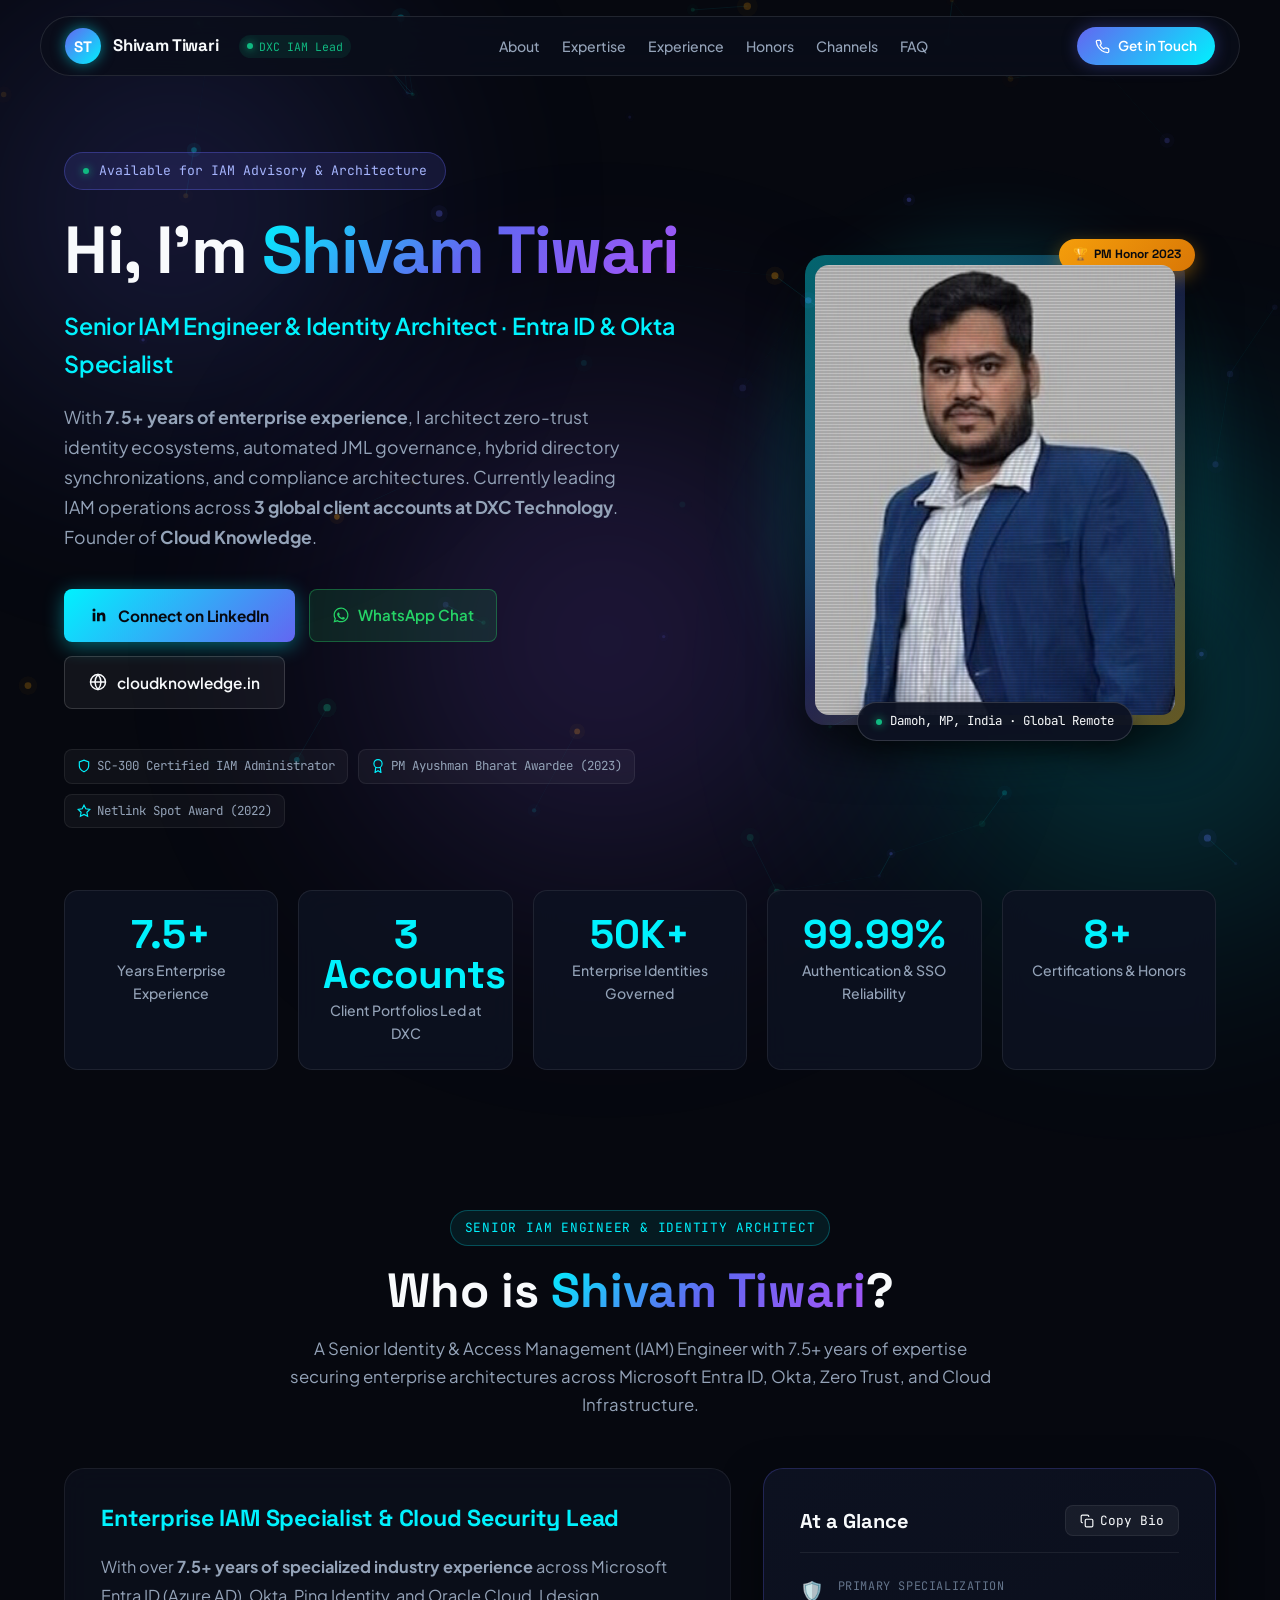
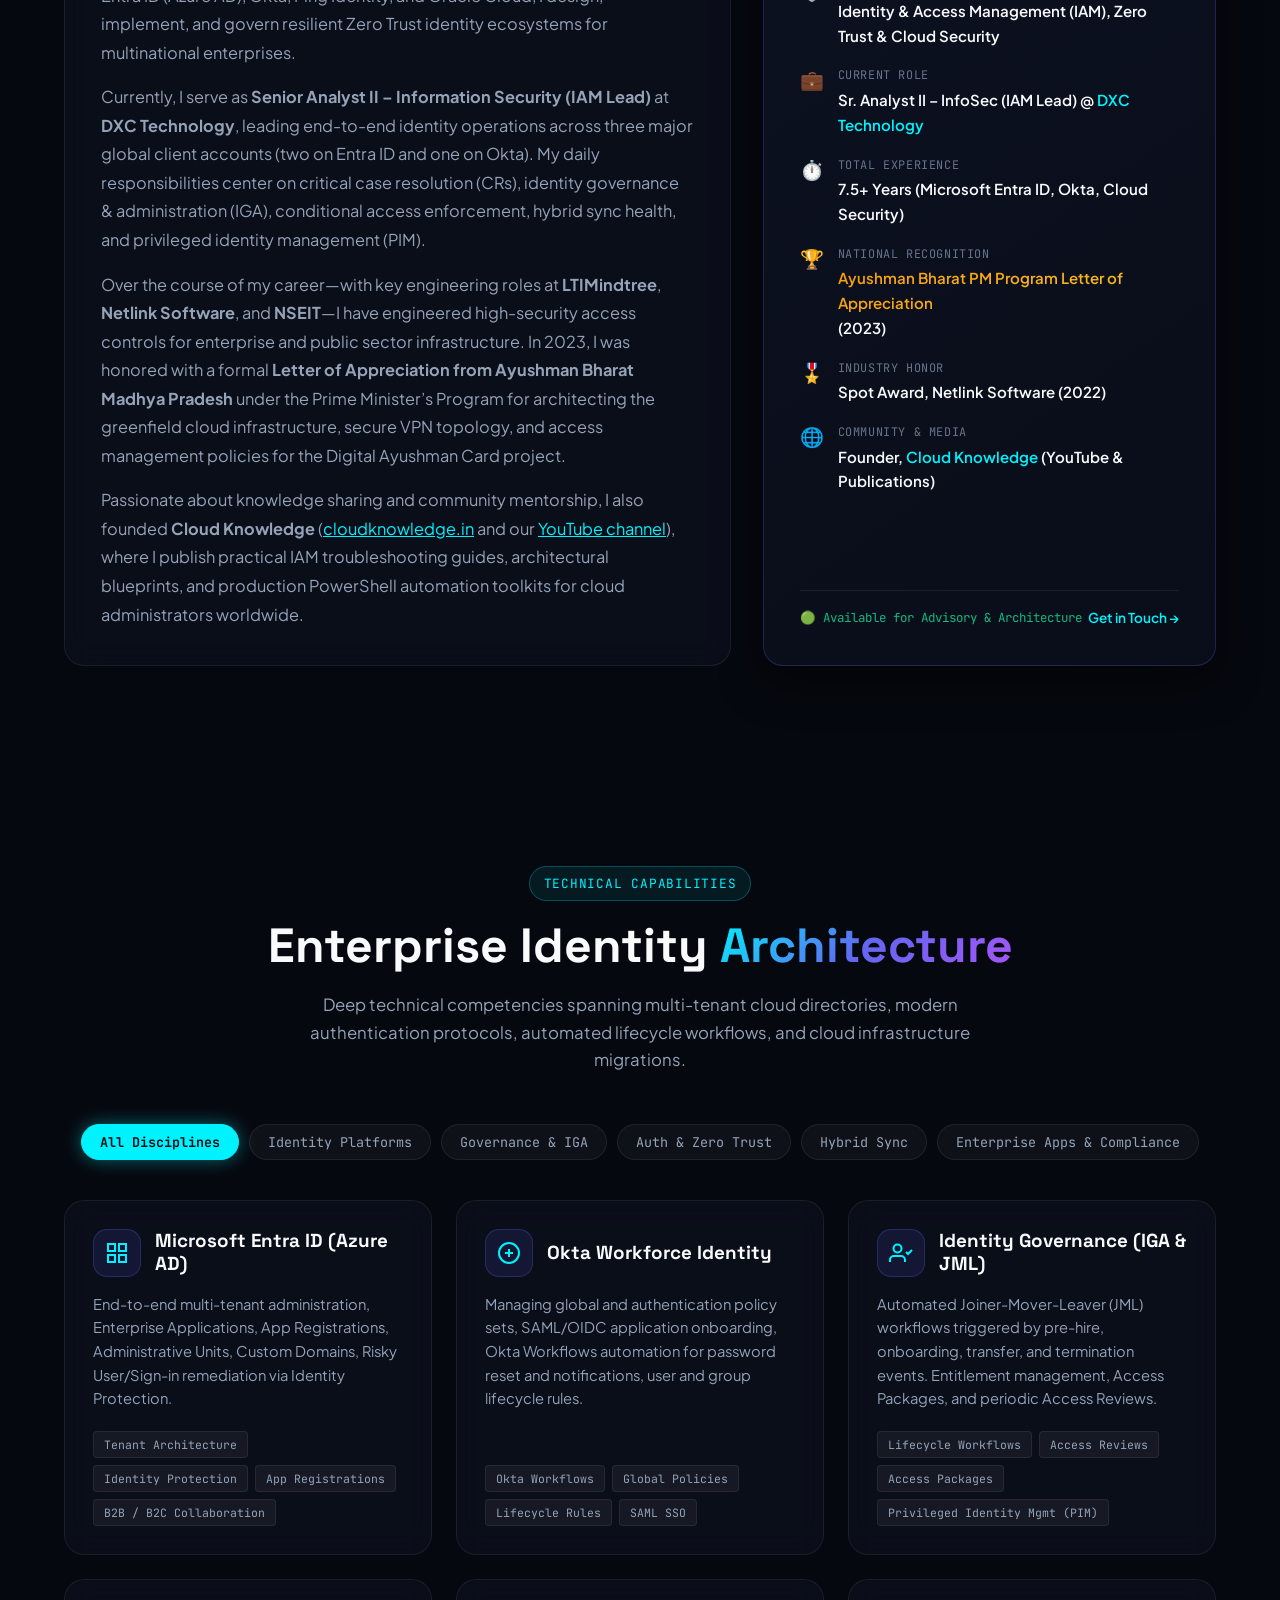
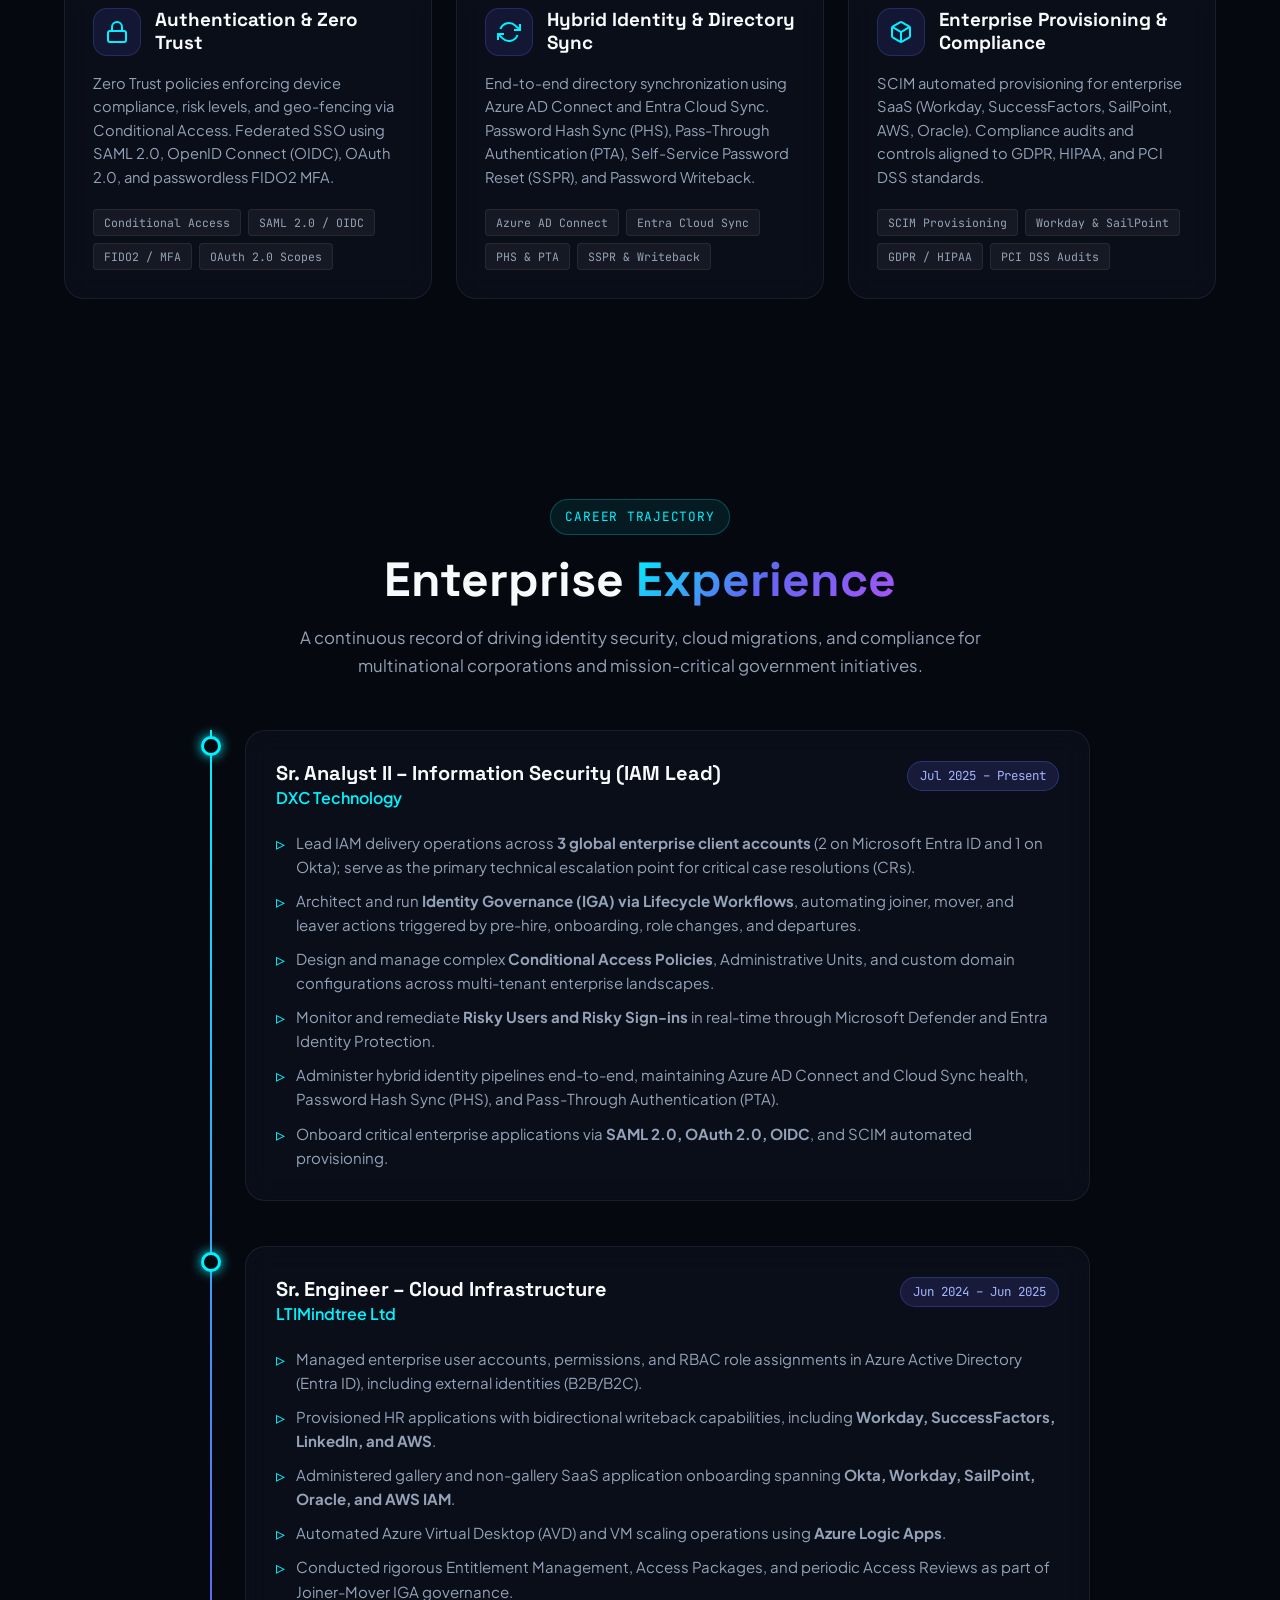
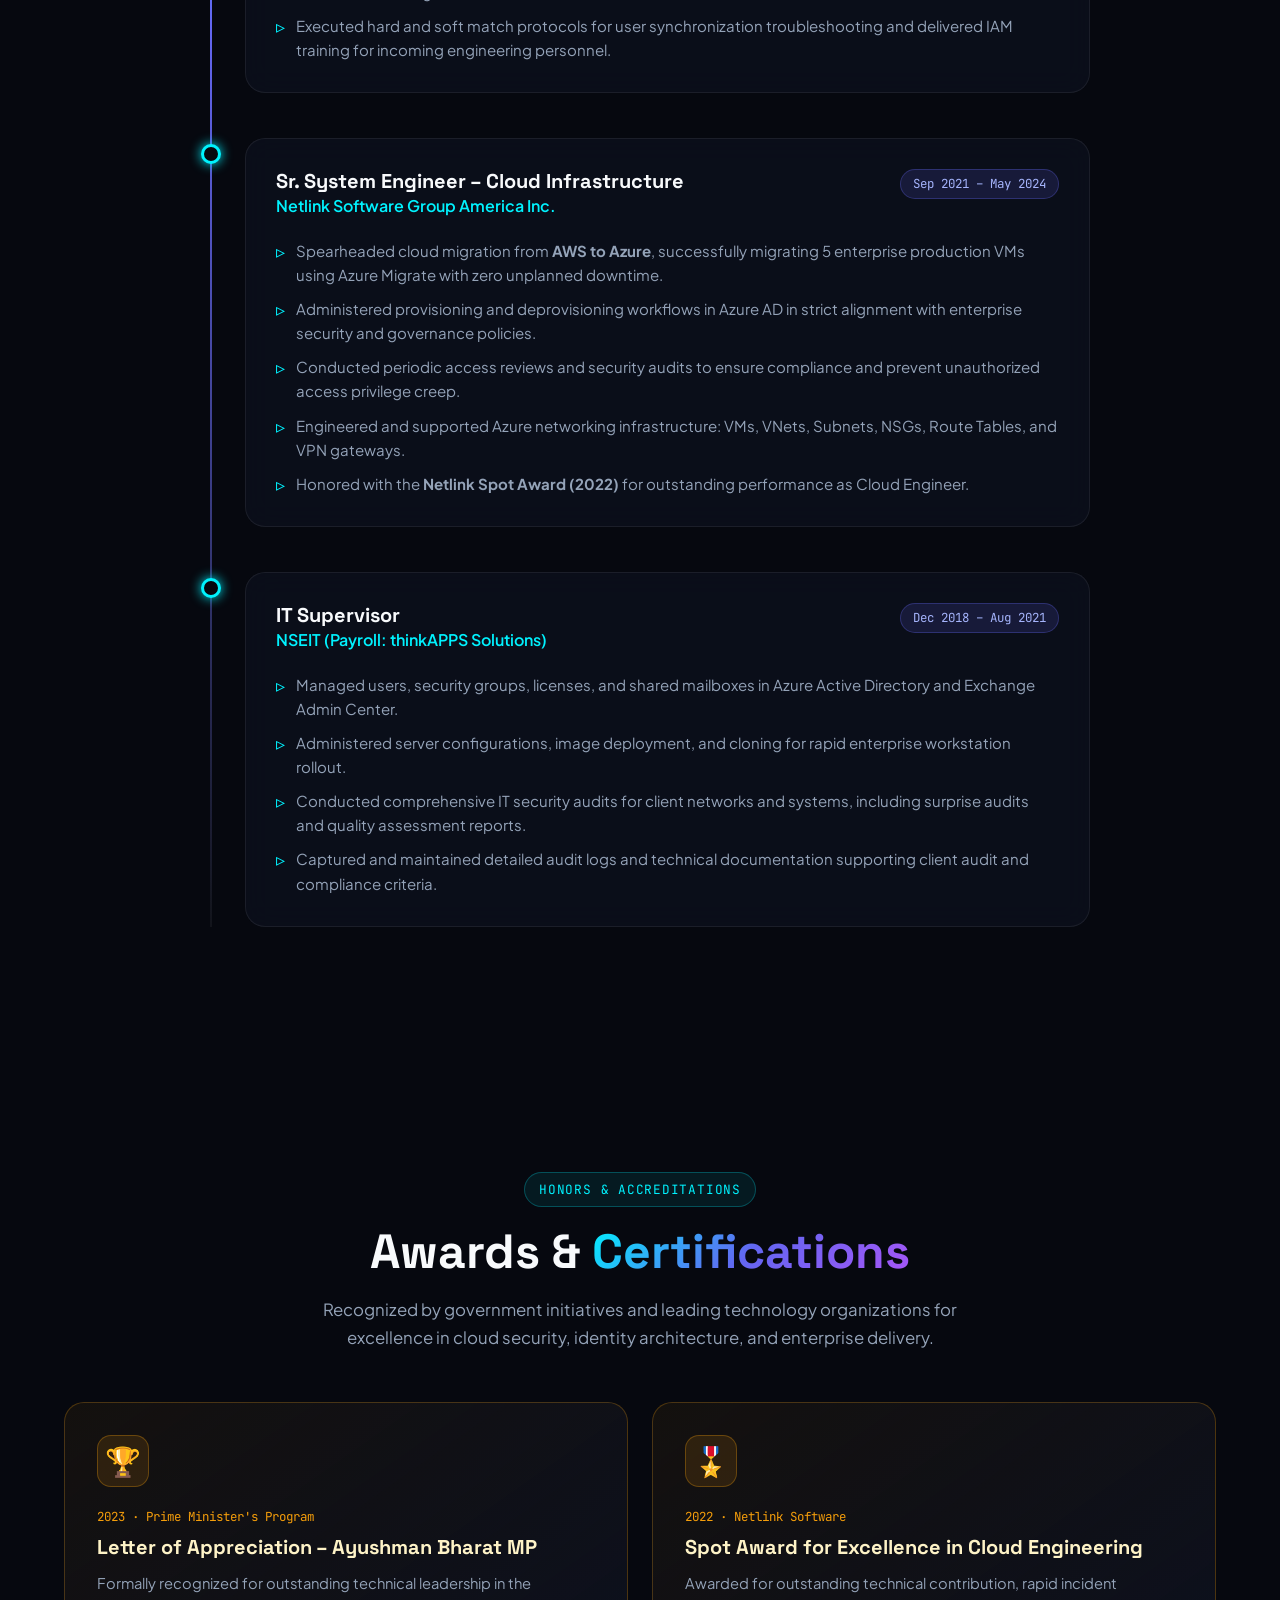
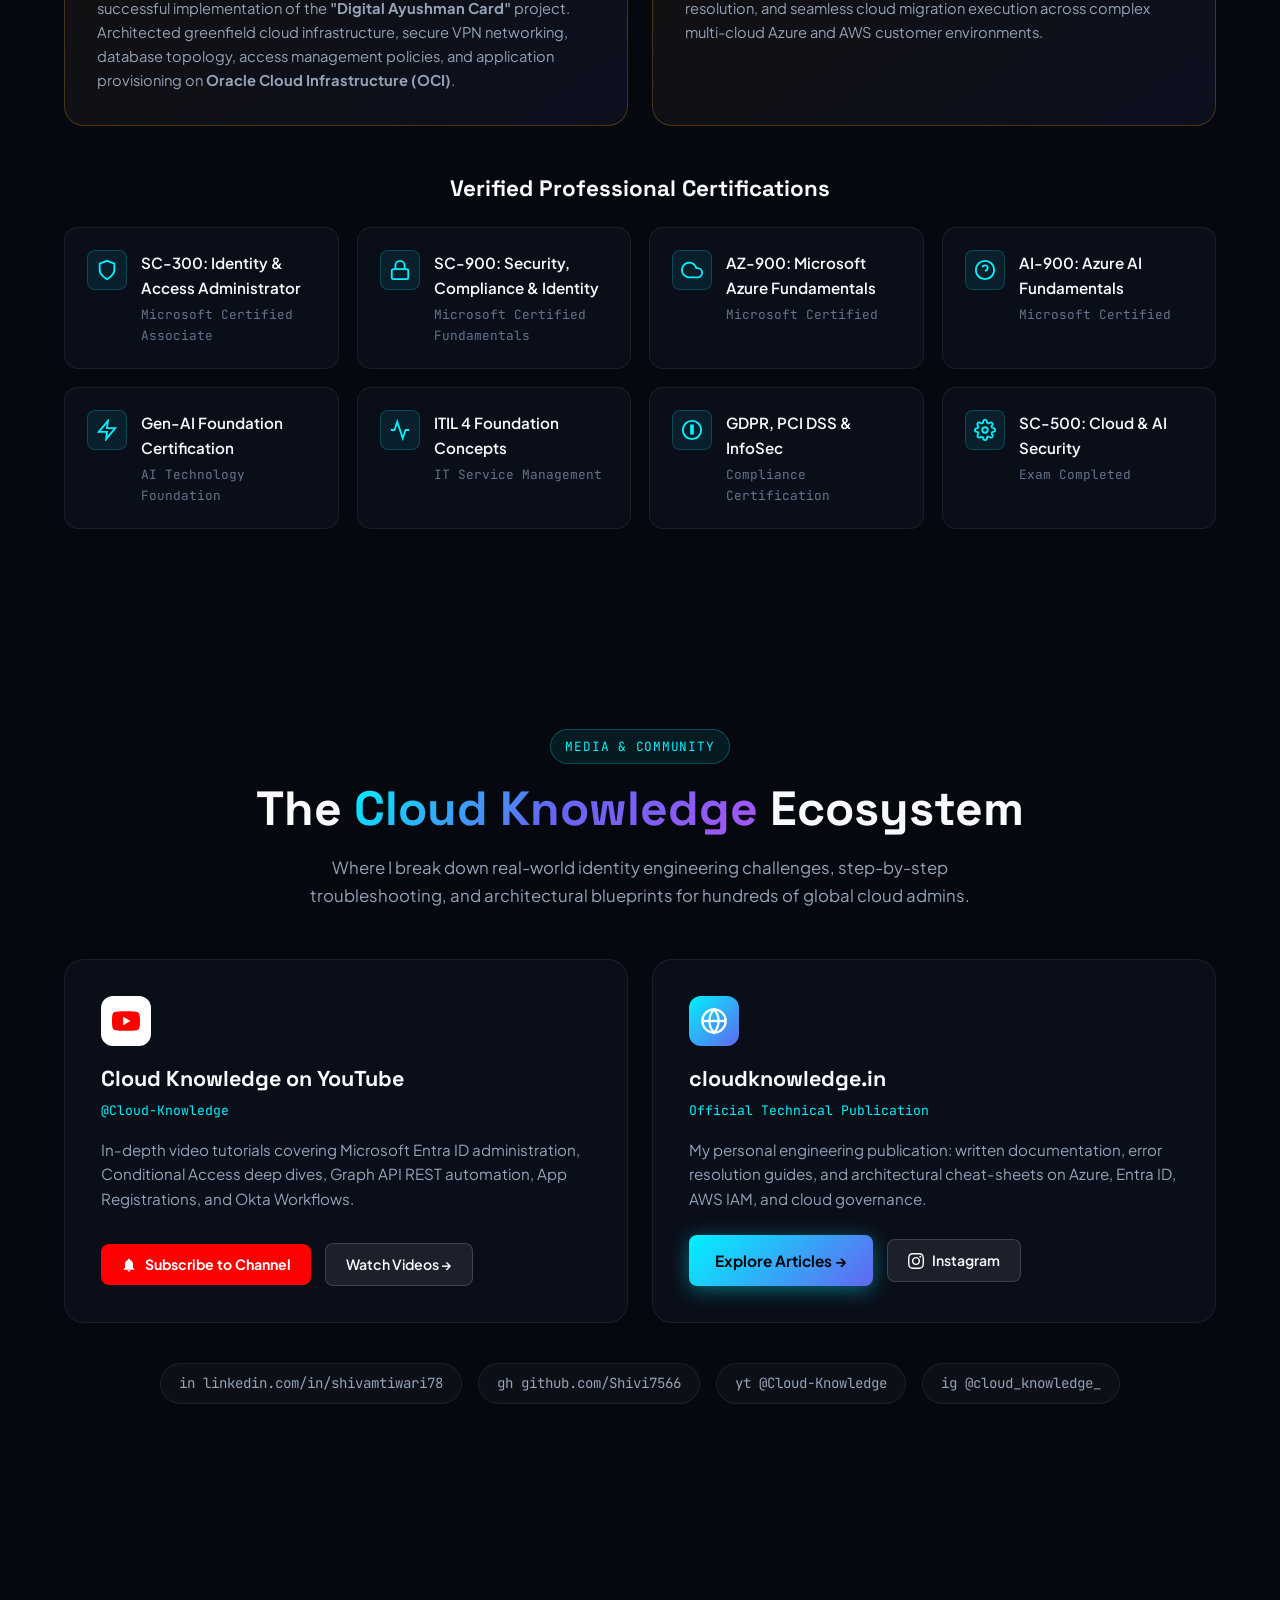
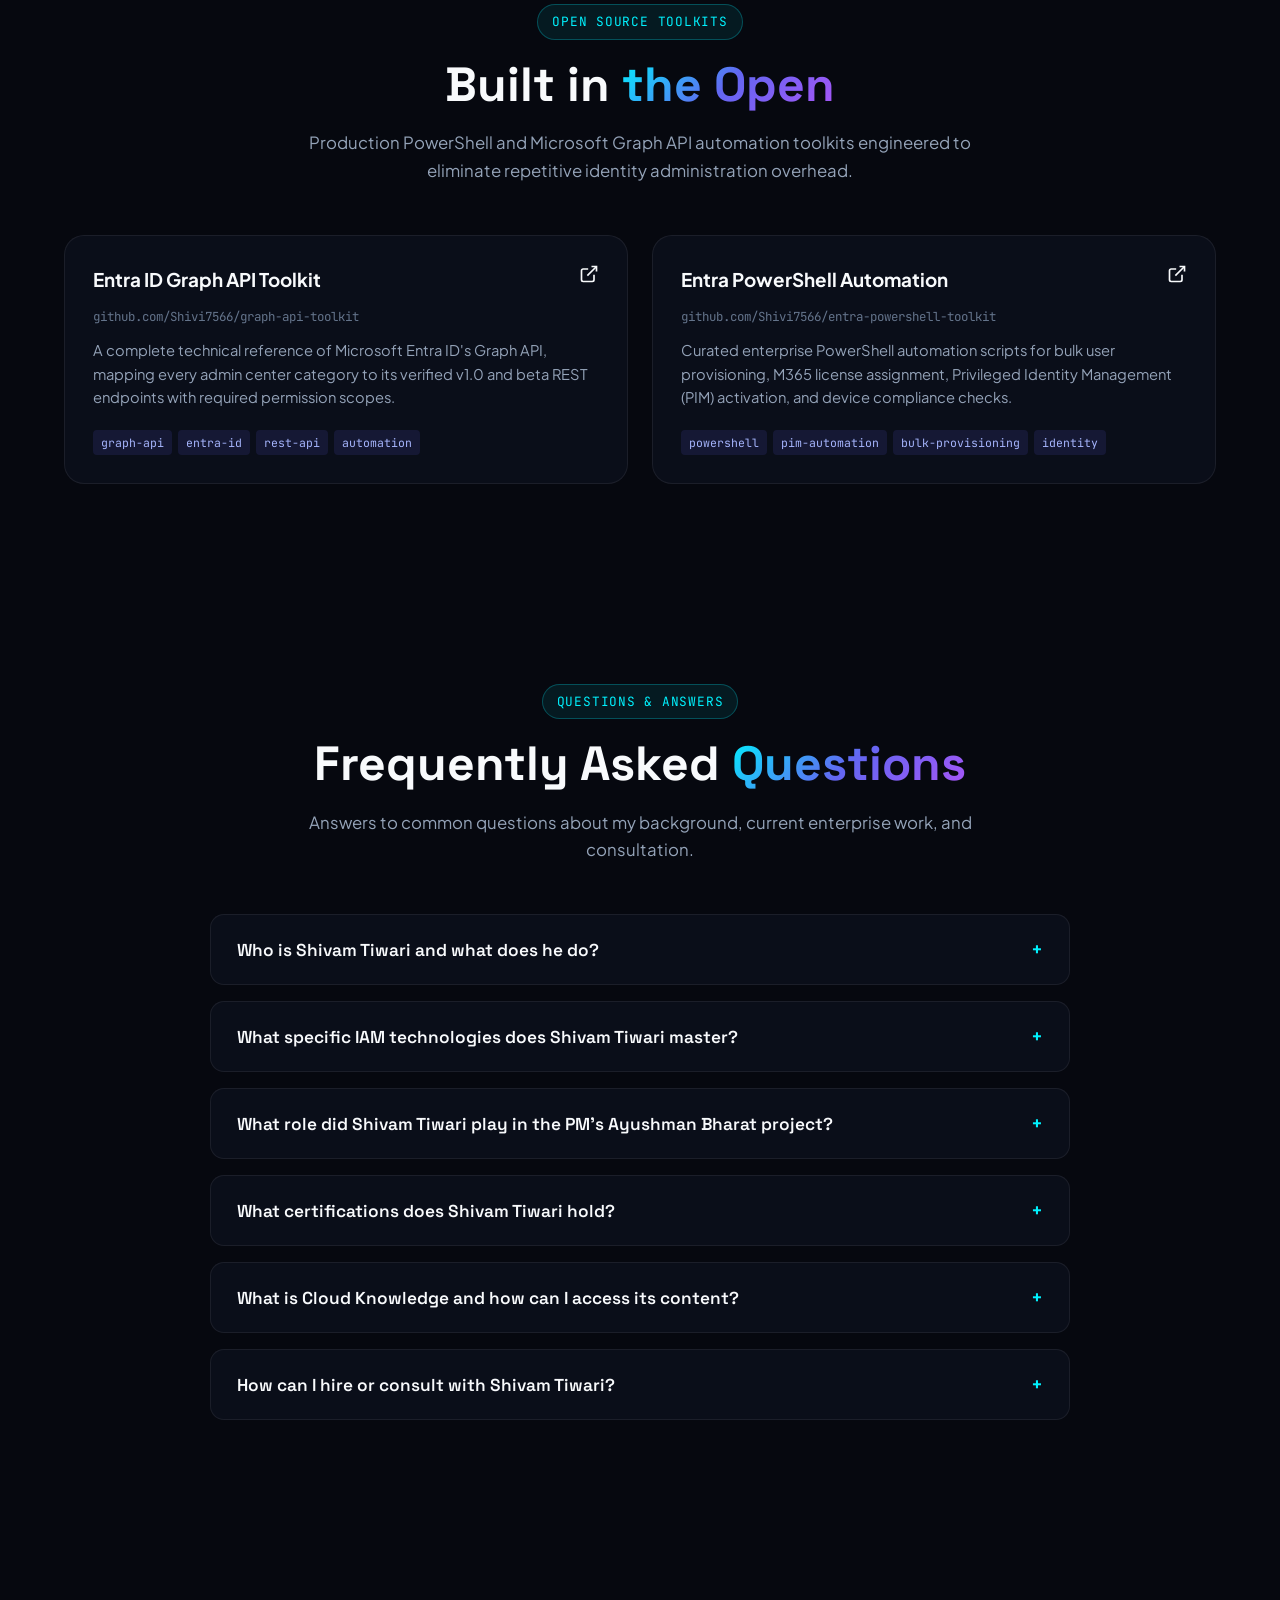
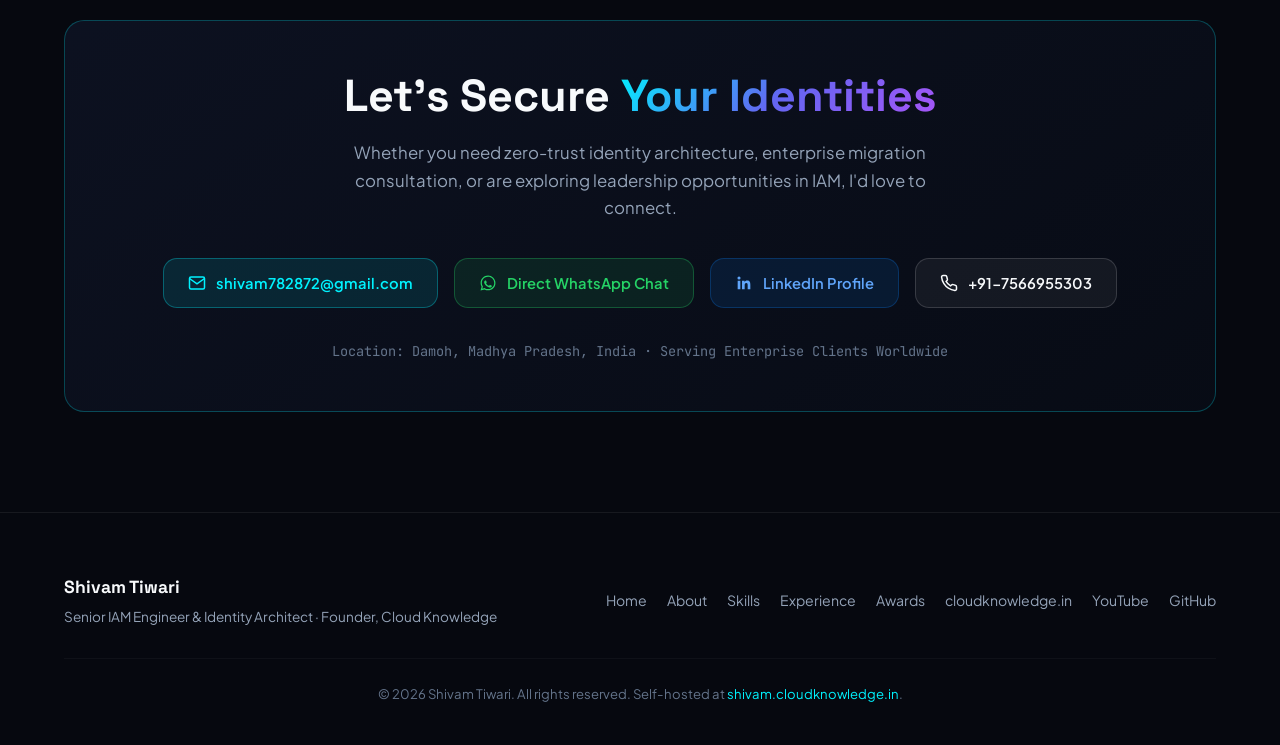
==== commit a3141bde: "Highlight Senior IAM Engineer expertise and achievements in Who is Shivam Tiwari section" ====
--- a/index.html
+++ b/index.html
@@ -2052,27 +2052,27 @@
     <section class="section" id="about">
       <div class="container">
         <div class="section-header reveal">
-          <div class="section-kicker">About Shivam</div>
+          <div class="section-kicker">Senior IAM Engineer &amp; Identity Architect</div>
           <h2 class="section-title">Who is <span class="gradient-text">Shivam Tiwari</span>?</h2>
           <p class="section-desc">
-            An enterprise identity architect, cloud security professional, and the founder of Cloud Knowledge.
+            A Senior Identity &amp; Access Management (IAM) Engineer with 7.5+ years of expertise securing enterprise architectures across Microsoft Entra ID, Okta, Zero Trust, and Cloud Infrastructure.
           </p>
         </div>
 
         <div class="about-grid reveal">
           <div class="about-story-card">
-            <h3 class="about-story-title">Engineer by trade, educator at heart.</h3>
+            <h3 class="about-story-title">Enterprise IAM Specialist &amp; Cloud Security Lead</h3>
             <p class="about-story-p">
-              Born and raised in Madhya Pradesh, my career in technology began with a degree in engineering from Sagar. Over the past 7.5+ years, that foundation has evolved into architecting mission-critical digital systems for global corporations and public sector initiatives.
+              With over <strong>7.5+ years of specialized industry experience</strong> across Microsoft Entra ID (Azure AD), Okta, Ping Identity, and Oracle Cloud, I design, implement, and govern resilient Zero Trust identity ecosystems for multinational enterprises.
             </p>
             <p class="about-story-p">
-              Currently, I lead identity and access management operations across three enterprise client accounts at <strong>DXC Technology</strong>. To me, identity security isn't just about firewall rules or access tokens—it is the foundational trust layer that enables businesses to innovate securely and keep data protected.
+              Currently, I serve as <strong>Senior Analyst II – Information Security (IAM Lead)</strong> at <strong>DXC Technology</strong>, leading end-to-end identity operations across three major global client accounts (two on Entra ID and one on Okta). My daily responsibilities center on critical case resolution (CRs), identity governance &amp; administration (IGA), conditional access enforcement, hybrid sync health, and privileged identity management (PIM).
             </p>
             <p class="about-story-p">
-              One of the most rewarding milestones of my career was contributing to the Prime Minister’s <strong>Ayushman Bharat Digital Card</strong> project. My team engineered the greenfield cloud infrastructure, secure VPN topology, and access management policies on Oracle Cloud that helped power healthcare access for millions.
+              Over the course of my career—with key engineering roles at <strong>LTIMindtree</strong>, <strong>Netlink Software</strong>, and <strong>NSEIT</strong>—I have engineered high-security access controls for enterprise and public sector infrastructure. In 2023, I was honored with a formal <strong>Letter of Appreciation from Ayushman Bharat Madhya Pradesh</strong> under the Prime Minister’s Program for architecting the greenfield cloud infrastructure, secure VPN topology, and access management policies for the Digital Ayushman Card project.
             </p>
             <p class="about-story-p">
-              Beyond my daily enterprise delivery, I founded <strong>Cloud Knowledge</strong> (via <a href="https://cloudknowledge.in" target="_blank" rel="noopener noreferrer" style="color: var(--cyan-neon); text-decoration: underline;">cloudknowledge.in</a> and our <a href="https://www.youtube.com/@Cloud-Knowledge" target="_blank" rel="noopener noreferrer" style="color: var(--cyan-neon); text-decoration: underline;">YouTube channel</a>) to share real production insights, troubleshooting workflows, and automation toolkits with administrators worldwide.
+              Passionate about knowledge sharing and community mentorship, I also founded <strong>Cloud Knowledge</strong> (<a href="https://cloudknowledge.in" target="_blank" rel="noopener noreferrer" style="color: var(--cyan-neon); text-decoration: underline;">cloudknowledge.in</a> and our <a href="https://www.youtube.com/@Cloud-Knowledge" target="_blank" rel="noopener noreferrer" style="color: var(--cyan-neon); text-decoration: underline;">YouTube channel</a>), where I publish practical IAM troubleshooting guides, architectural blueprints, and production PowerShell automation toolkits for cloud administrators worldwide.
             </p>
           </div>
 
@@ -2088,10 +2088,10 @@
 
               <ul class="about-facts-list">
                 <li class="about-fact-item">
-                  <span class="fact-icon">📍</span>
+                  <span class="fact-icon">🛡️</span>
                   <div>
-                    <span class="fact-label">Base Location</span>
-                    <span class="fact-value">Damoh, Madhya Pradesh, India (Global Remote)</span>
+                    <span class="fact-label">Primary Specialization</span>
+                    <span class="fact-value">Identity &amp; Access Management (IAM), Zero Trust &amp; Cloud Security</span>
                   </div>
                 </li>
                 <li class="about-fact-item">
@@ -2102,10 +2102,10 @@
                   </div>
                 </li>
                 <li class="about-fact-item">
-                  <span class="fact-icon">🎓</span>
+                  <span class="fact-icon">⏱️</span>
                   <div>
-                    <span class="fact-label">Education</span>
-                    <span class="fact-value">B.E. Mechanical Engineering, BTIRT Sagar (2015 – 2019)</span>
+                    <span class="fact-label">Total Experience</span>
+                    <span class="fact-value">7.5+ Years (Microsoft Entra ID, Okta, Cloud Security)</span>
                   </div>
                 </li>
                 <li class="about-fact-item">
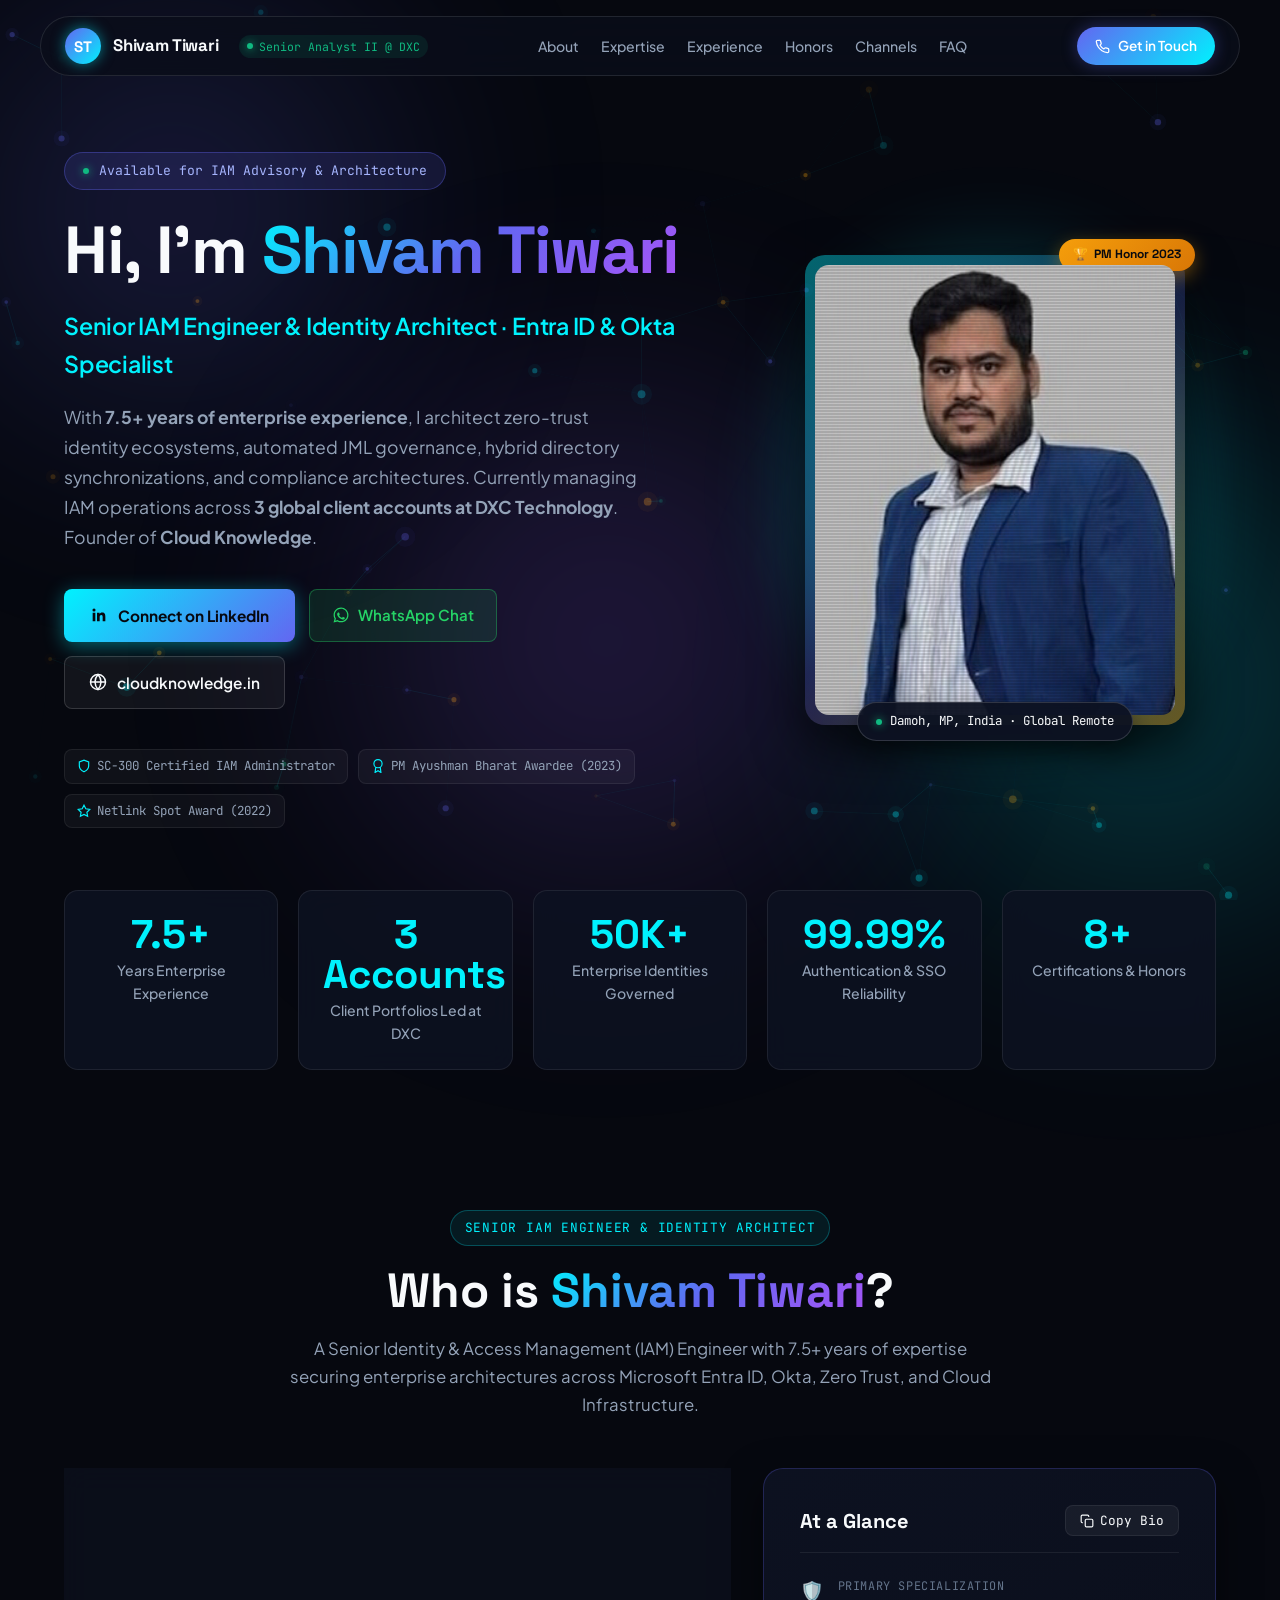
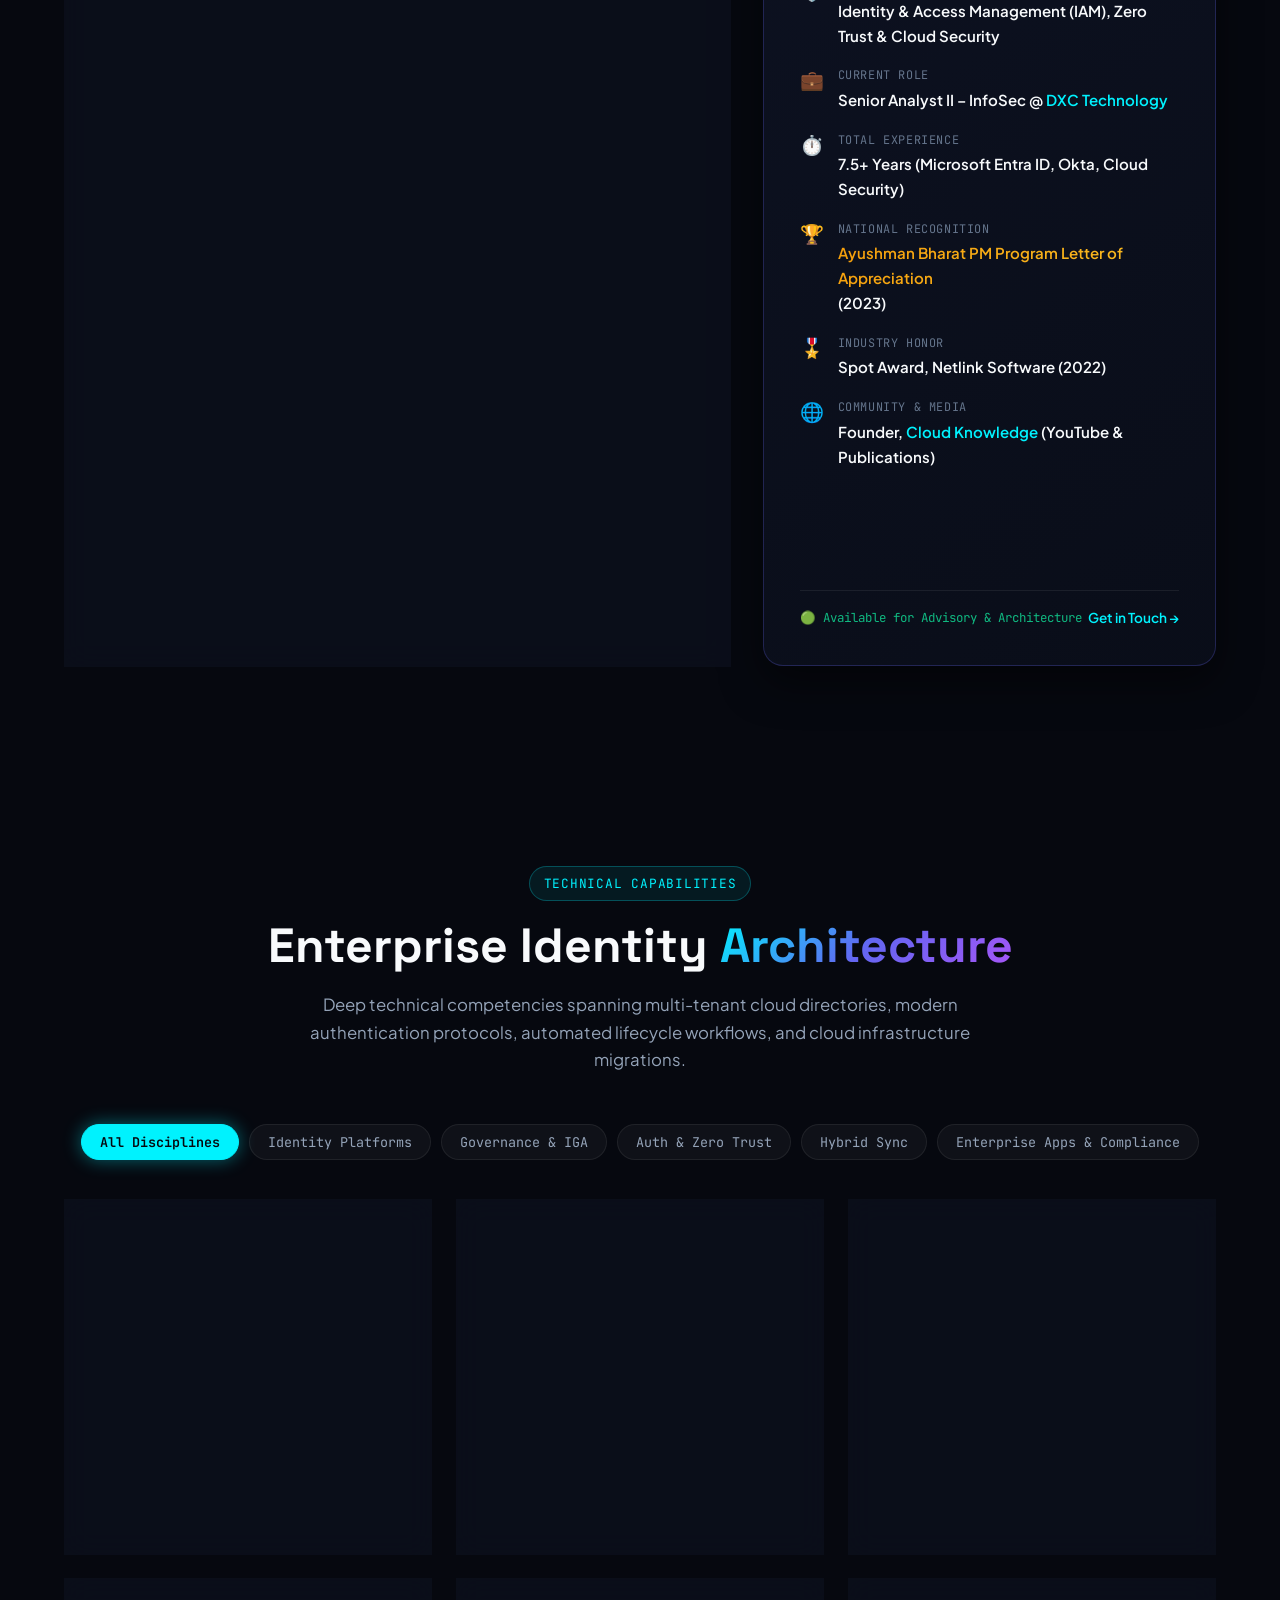
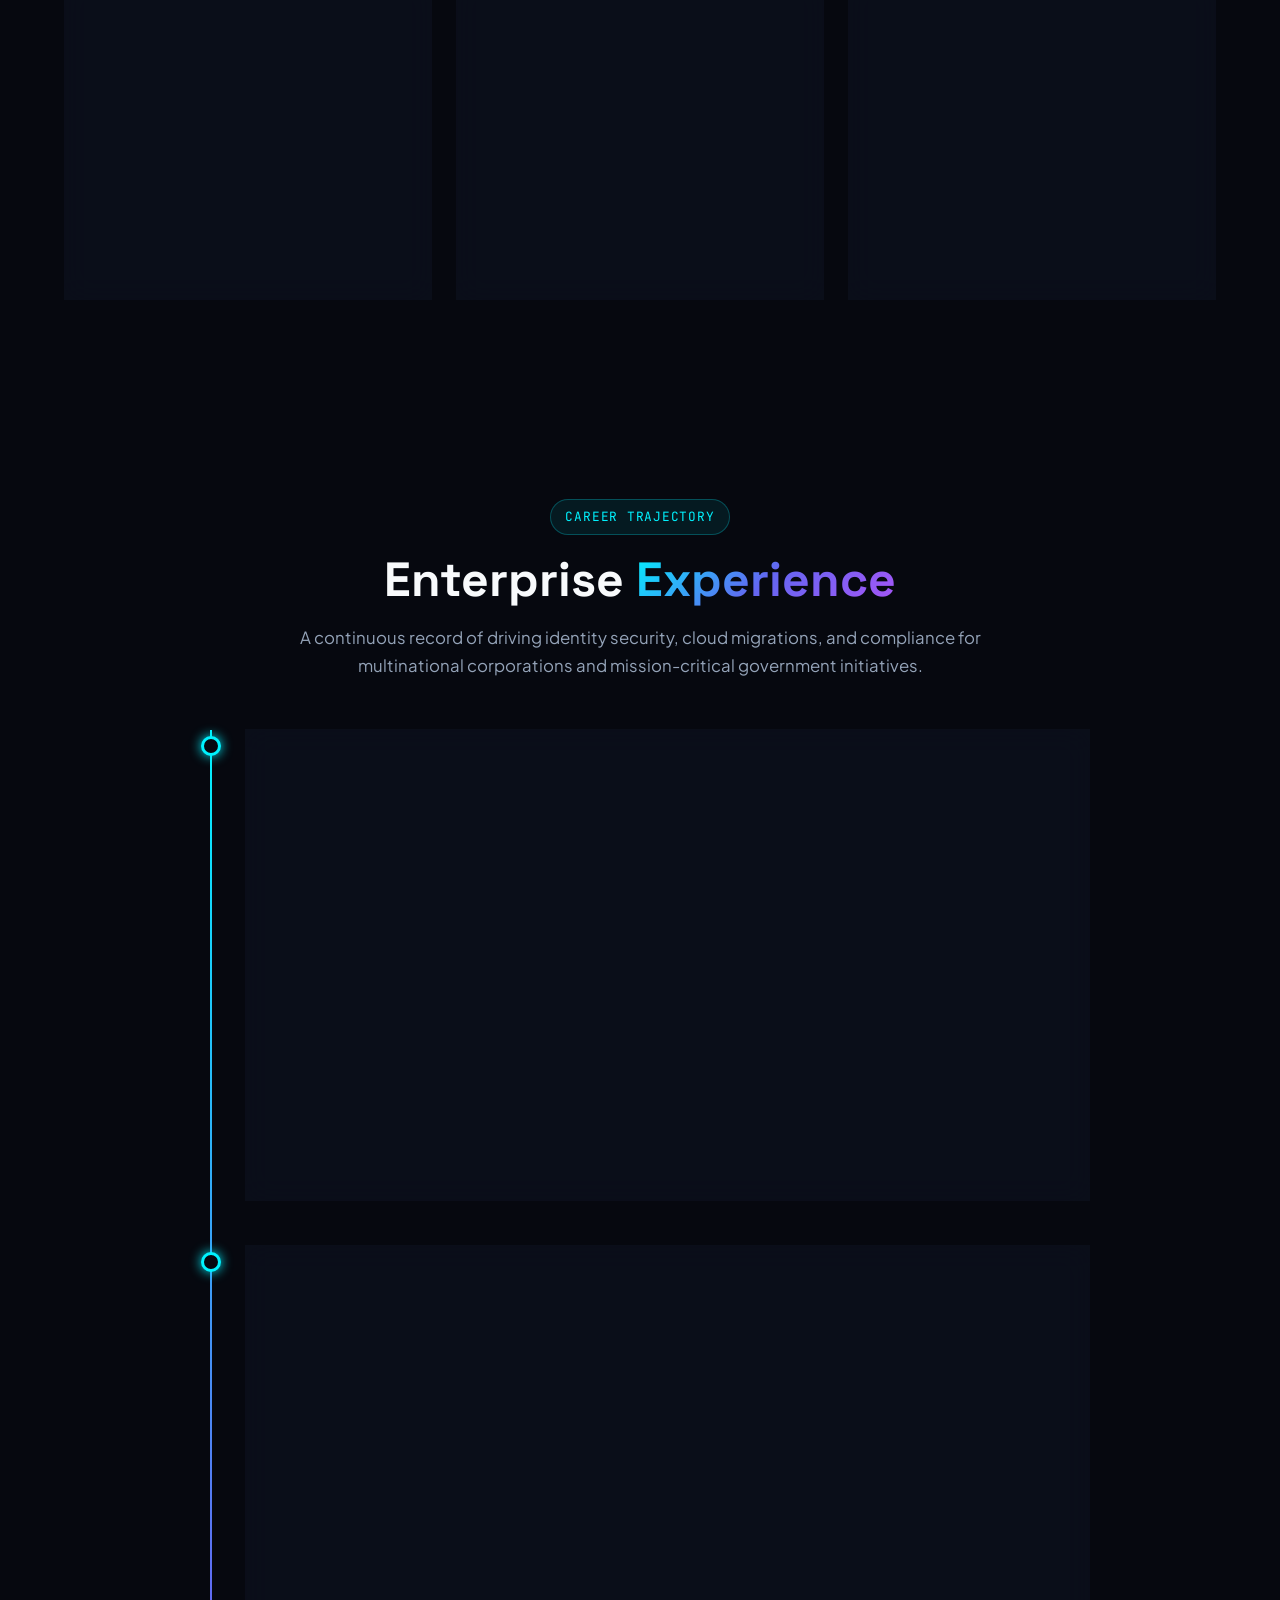
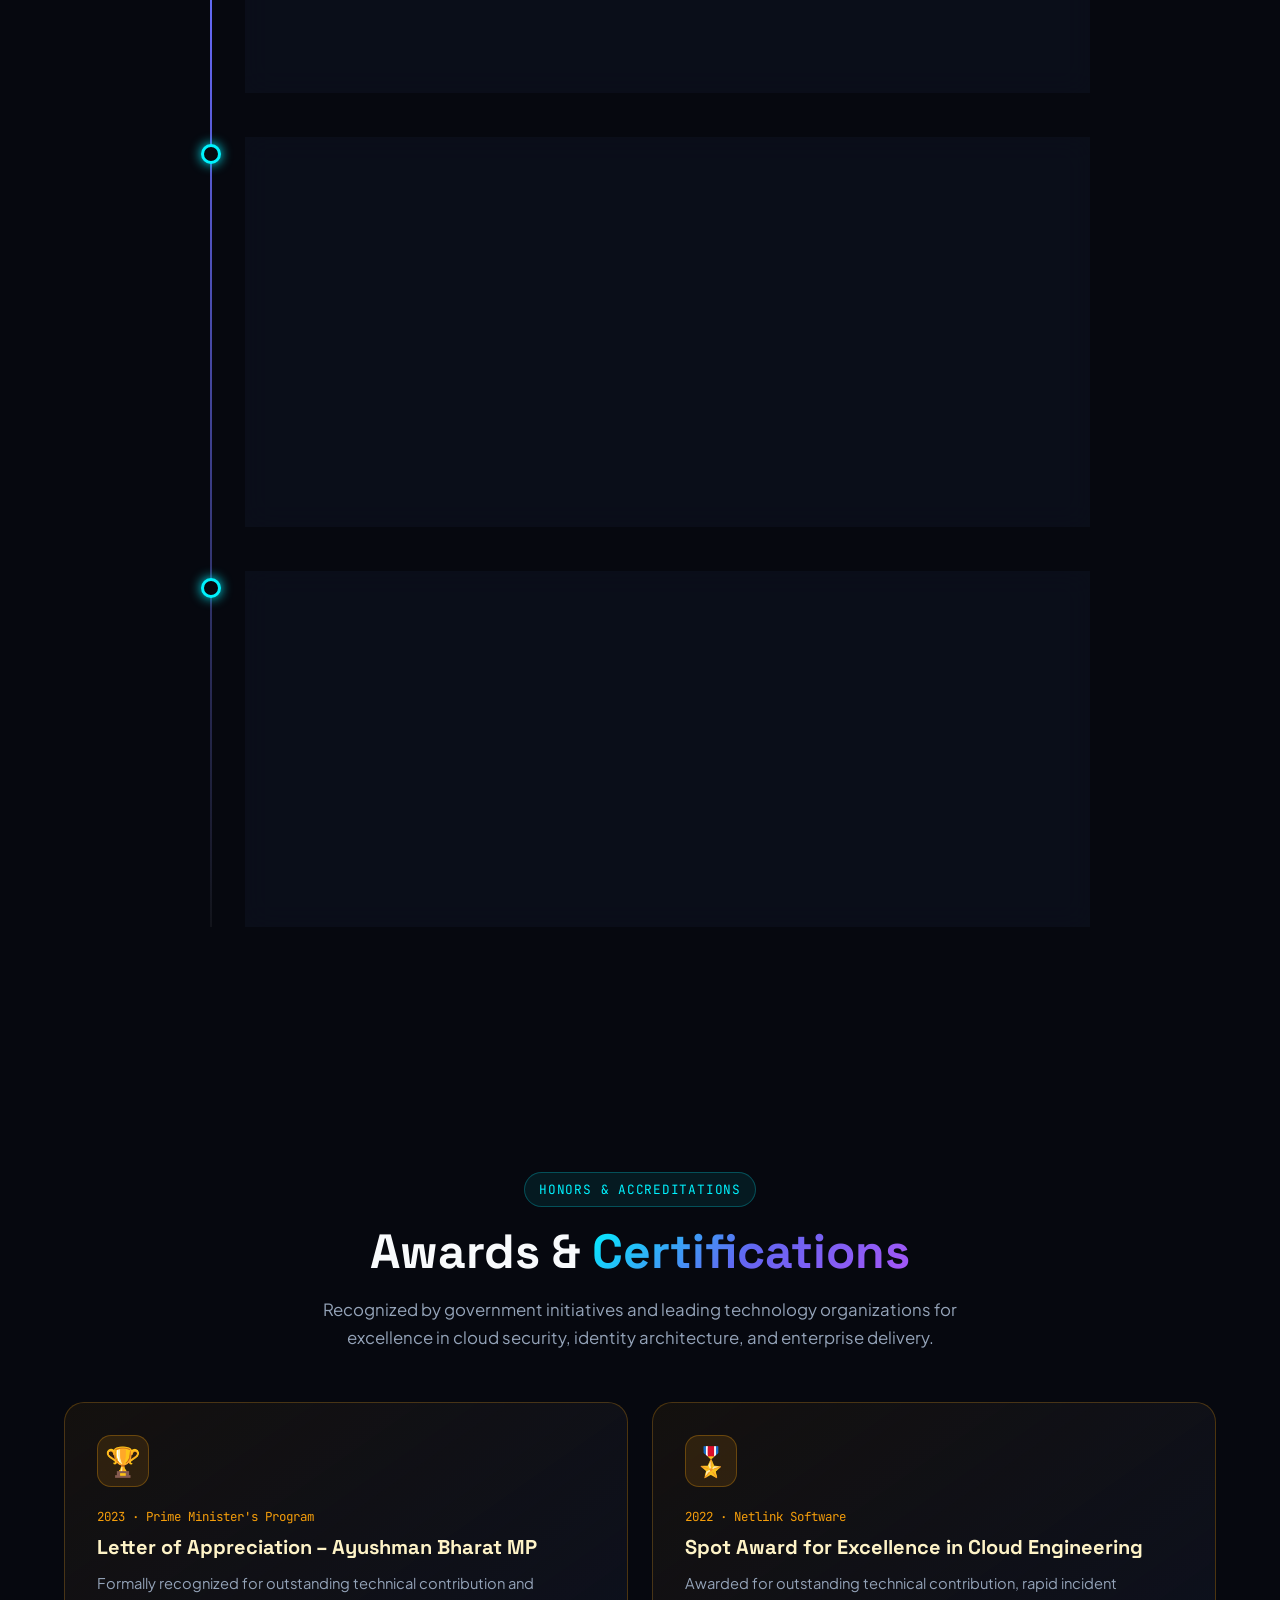
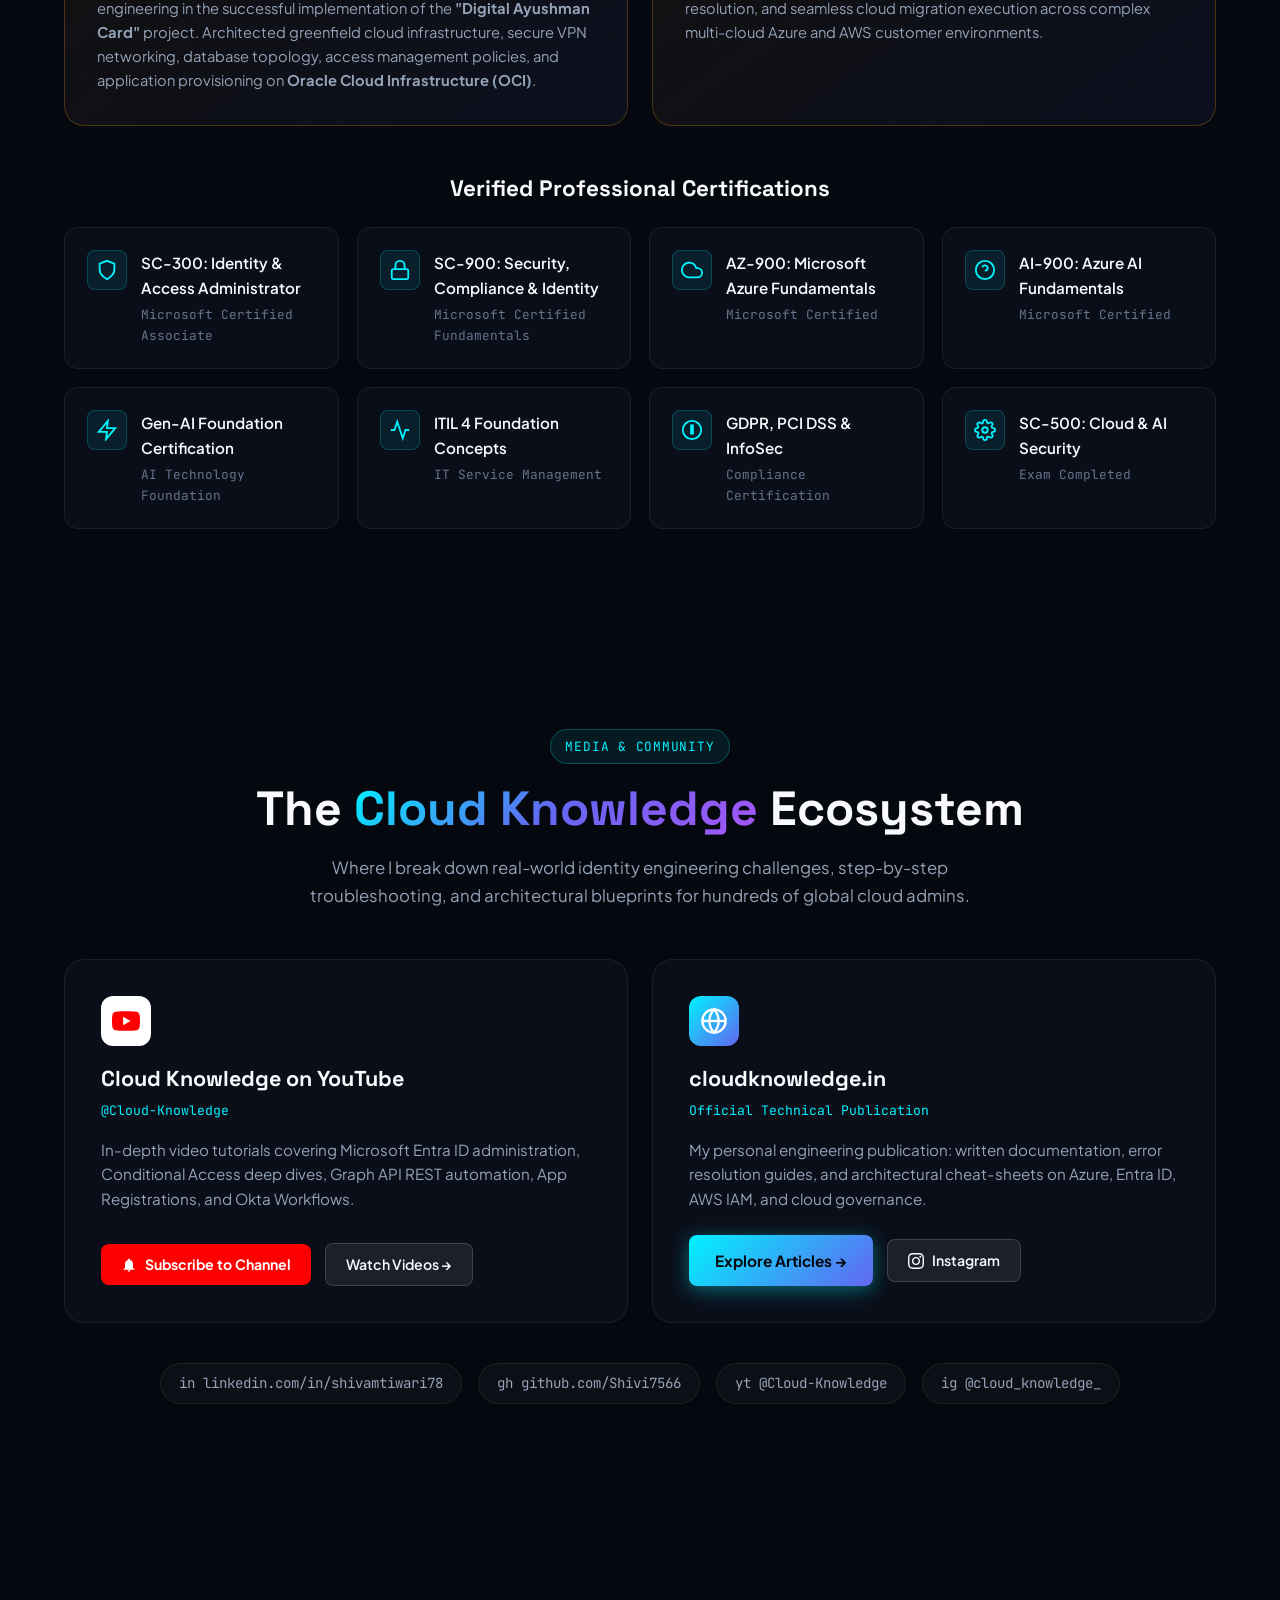
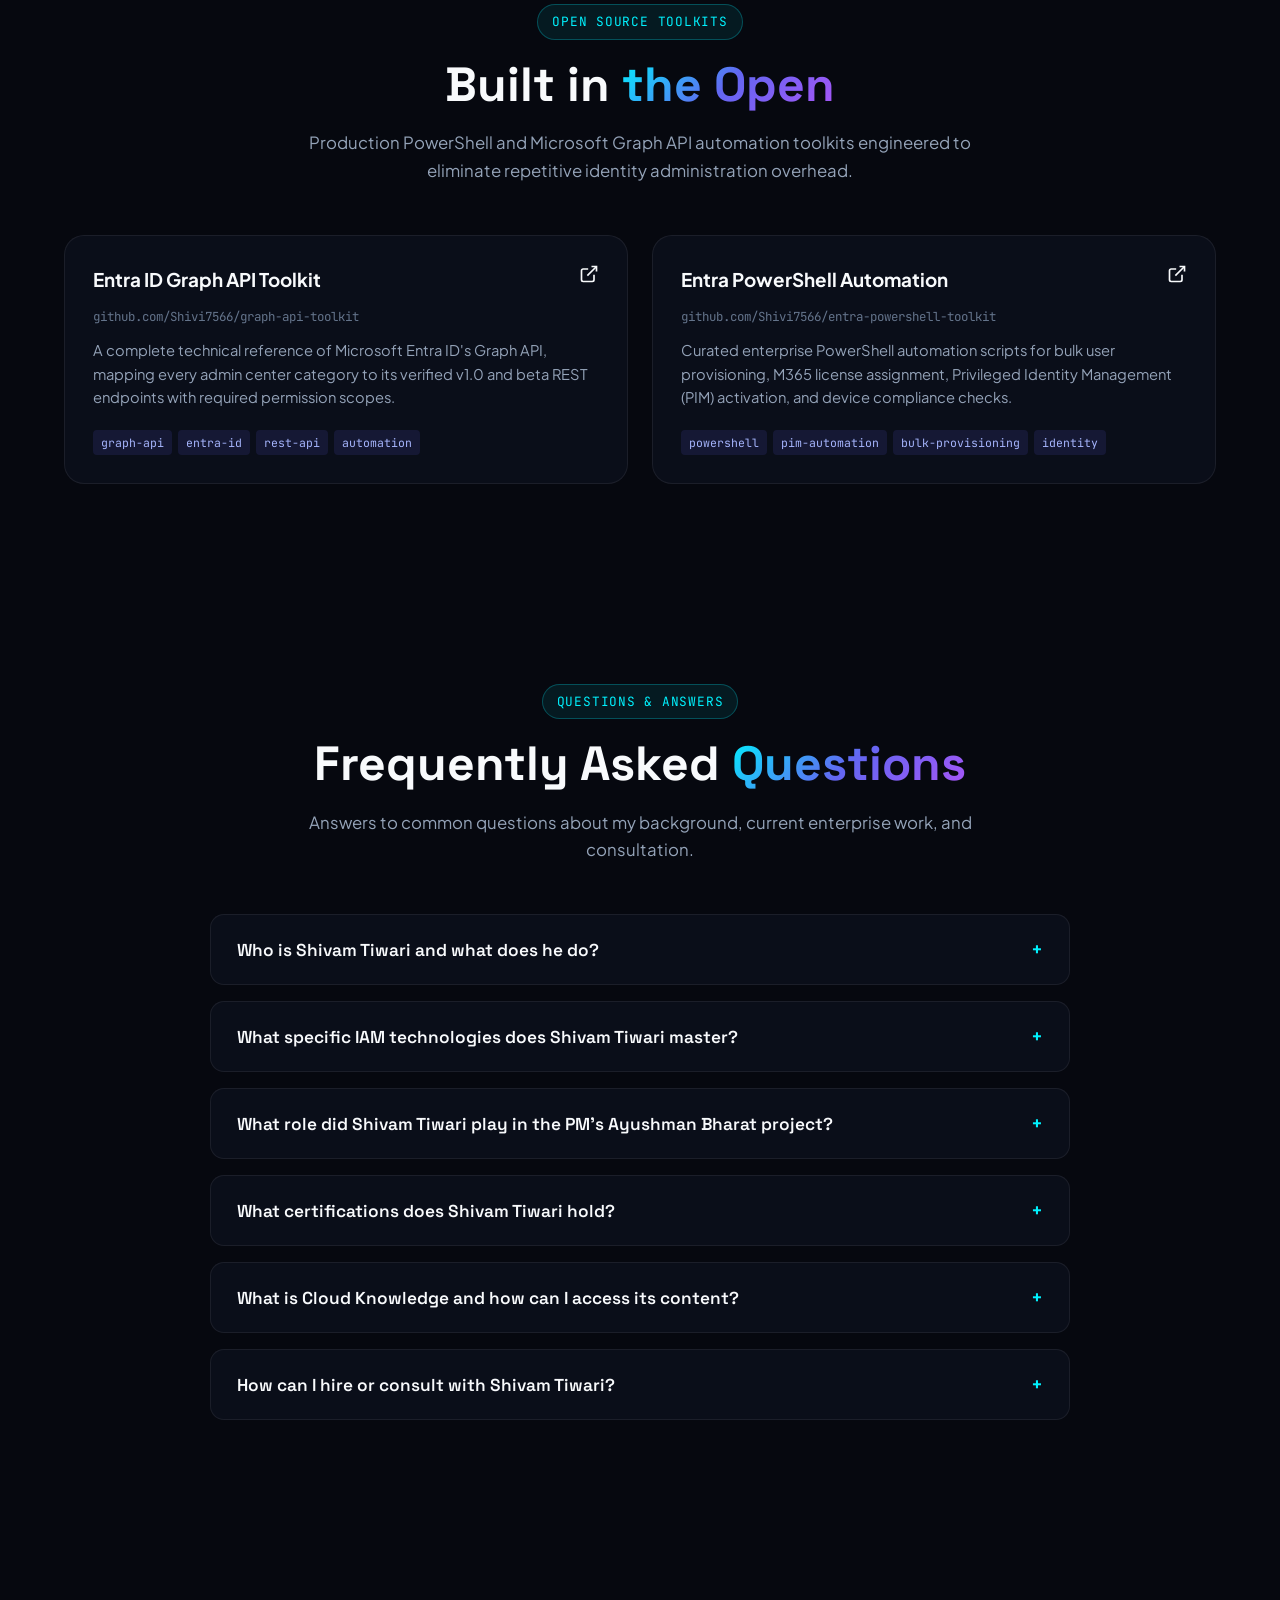
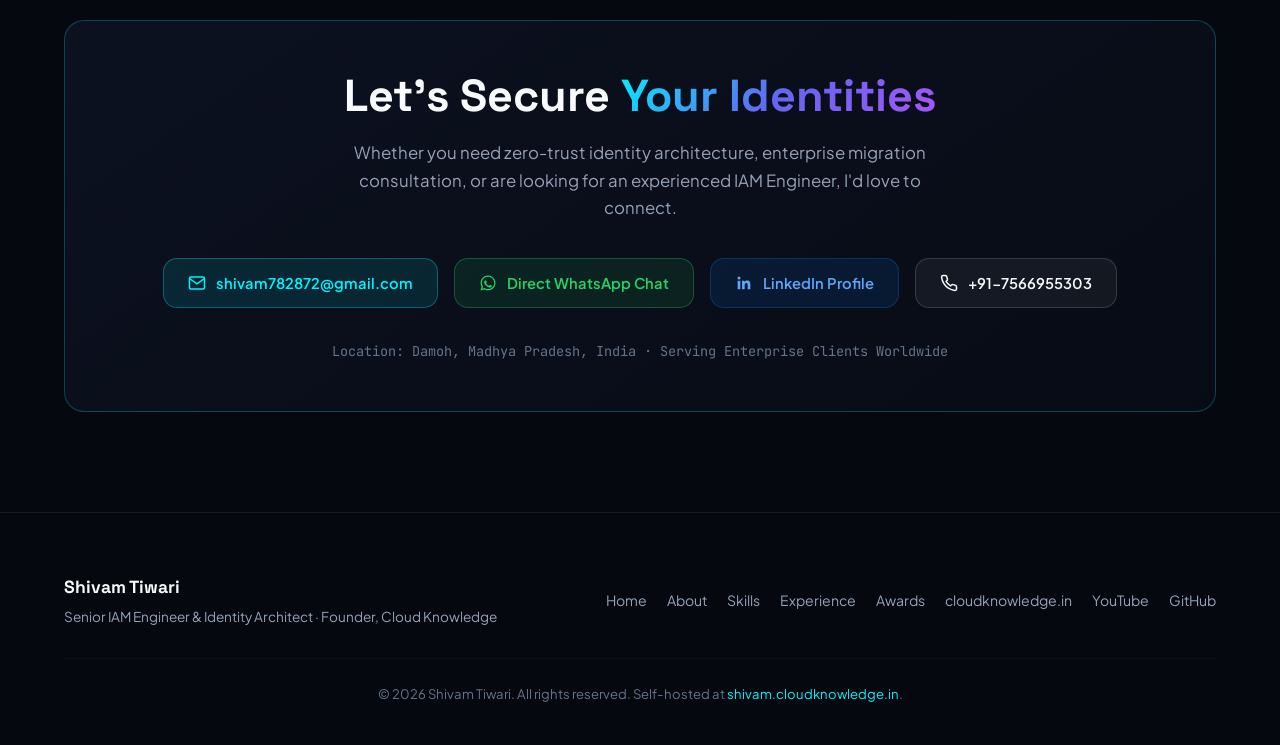
==== commit d55c9367: "Replace unverified IAM Lead title with official Senior Analyst II - Information Security and IAM Eng" ====
--- a/index.html
+++ b/index.html
@@ -7,7 +7,7 @@
   <!-- Primary Meta Tags -->
   <title>Shivam Tiwari | Senior IAM Engineer &amp; Identity Architect | Microsoft Entra ID &amp; Okta Specialist</title>
   <meta name="title" content="Shivam Tiwari | Senior IAM Engineer &amp; Identity Architect | Microsoft Entra ID &amp; Okta Specialist">
-  <meta name="description" content="Official portfolio of Shivam Tiwari, Senior IAM Engineer &amp; Identity Architect with 7.5+ years of experience leading enterprise identity solutions across Microsoft Entra ID, Okta, AWS IAM, and Oracle Cloud at DXC Technology. Founder of Cloud Knowledge.">
+  <meta name="description" content="Official portfolio of Shivam Tiwari, Senior IAM Engineer &amp; Identity Architect with 7.5+ years of experience securing enterprise identity solutions across Microsoft Entra ID, Okta, AWS IAM, and Oracle Cloud at DXC Technology. Founder of Cloud Knowledge.">
   <meta name="keywords" content="Shivam Tiwari, Shivam Tiwari IAM, Shivam Tiwari DXC, Shivam Tiwari LTIMindtree, Shivam Tiwari Damoh, Cloud Knowledge, Cloud Knowledge Shivam, Senior IAM Engineer, Microsoft Entra ID Specialist, Okta Certified, Identity Governance and Administration, IGA, SC-300, Ayushman Bharat PM Award, Zero Trust Architecture, Hybrid Identity, Azure AD Connect, SCIM Provisioning, Conditional Access">
   <meta name="author" content="Shivam Tiwari">
   <meta name="robots" content="index, follow, max-snippet:-1, max-image-preview:large, max-video-preview:-1">
@@ -22,7 +22,7 @@
   <meta property="og:site_name" content="Shivam Tiwari Portfolio">
   <meta property="og:url" content="https://shivam.cloudknowledge.in/">
   <meta property="og:title" content="Shivam Tiwari | Senior IAM Engineer &amp; Identity Architect">
-  <meta property="og:description" content="Senior IAM Engineer with 7.5+ years architecting enterprise identity solutions across Microsoft Entra ID, Okta, AWS, and Oracle Cloud. Leading IAM delivery for 3 global client accounts at DXC Technology.">
+  <meta property="og:description" content="Senior IAM Engineer with 7.5+ years architecting enterprise identity solutions across Microsoft Entra ID, Okta, AWS, and Oracle Cloud. Managing IAM delivery for 3 global client accounts at DXC Technology.">
   <meta property="og:image" content="https://shivam.cloudknowledge.in/assets/shivam-tiwari.jpg">
   <meta property="og:image:alt" content="Portrait of Shivam Tiwari, Senior IAM Engineer">
   <meta property="profile:first_name" content="Shivam">
@@ -78,7 +78,7 @@
           "name": "DXC Technology",
           "url": "https://www.dxc.com"
         },
-        "description": "Senior Identity & Access Management (IAM) Engineer with 7.5+ years of experience architecting and managing enterprise identity solutions across Microsoft Entra ID, Okta, AWS IAM, and Oracle Cloud Infrastructure. Currently leading IAM operations across three enterprise client accounts at DXC Technology. Founder of Cloud Knowledge.",
+        "description": "Senior Identity & Access Management (IAM) Engineer with 7.5+ years of experience architecting and managing enterprise identity solutions across Microsoft Entra ID, Okta, AWS IAM, and Oracle Cloud Infrastructure. Currently managing IAM operations across three enterprise client accounts at DXC Technology. Founder of Cloud Knowledge.",
         "image": "https://shivam.cloudknowledge.in/assets/shivam-tiwari.jpg",
         "url": "https://shivam.cloudknowledge.in/",
         "email": "mailto:shivam782872@gmail.com",
@@ -190,7 +190,7 @@
             "name": "What is Shivam Tiwari's current role and responsibility at DXC Technology?",
             "acceptedAnswer": {
               "@type": "Answer",
-              "text": "At DXC Technology, Shivam Tiwari serves as Senior Analyst II - Information Security, leading IAM delivery across three global enterprise client accounts (two on Microsoft Entra ID and one on Okta). He acts as the primary technical escalation point for critical case resolutions (CRs), lifecycle governance, conditional access enforcement, and hybrid sync health."
+              "text": "At DXC Technology, Shivam Tiwari serves as Senior Analyst II - Information Security, managing IAM delivery across three global enterprise client accounts (two on Microsoft Entra ID and one on Okta). He acts as the primary technical escalation point for critical case resolutions (CRs), lifecycle governance, conditional access enforcement, and hybrid sync health."
             }
           },
           {
@@ -1906,7 +1906,7 @@
       <a href="#hero" class="nav-brand" aria-label="Shivam Tiwari Home">
         <div class="nav-logo-badge">ST</div>
         <span class="nav-brand-text">Shivam Tiwari</span>
-        <span class="nav-status-indicator"><span class="nav-status-dot"></span>DXC IAM Lead</span>
+        <span class="nav-status-indicator"><span class="nav-status-dot"></span>Senior Analyst II @ DXC</span>
       </a>
 
       <ul class="nav-links">
@@ -1962,7 +1962,7 @@
             </p>
 
             <p class="hero-description">
-              With <strong>7.5+ years of enterprise experience</strong>, I architect zero-trust identity ecosystems, automated JML governance, hybrid directory synchronizations, and compliance architectures. Currently leading IAM operations across <strong>3 global client accounts at DXC Technology</strong>. Founder of <strong>Cloud Knowledge</strong>.
+              With <strong>7.5+ years of enterprise experience</strong>, I architect zero-trust identity ecosystems, automated JML governance, hybrid directory synchronizations, and compliance architectures. Currently managing IAM operations across <strong>3 global client accounts at DXC Technology</strong>. Founder of <strong>Cloud Knowledge</strong>.
             </p>
 
             <div class="hero-cta-group">
@@ -2061,12 +2061,12 @@
 
         <div class="about-grid reveal">
           <div class="about-story-card">
-            <h3 class="about-story-title">Enterprise IAM Specialist &amp; Cloud Security Lead</h3>
+            <h3 class="about-story-title">Enterprise IAM Specialist &amp; Cloud Security Engineer</h3>
             <p class="about-story-p">
               With over <strong>7.5+ years of specialized industry experience</strong> across Microsoft Entra ID (Azure AD), Okta, Ping Identity, and Oracle Cloud, I design, implement, and govern resilient Zero Trust identity ecosystems for multinational enterprises.
             </p>
             <p class="about-story-p">
-              Currently, I serve as <strong>Senior Analyst II – Information Security (IAM Lead)</strong> at <strong>DXC Technology</strong>, leading end-to-end identity operations across three major global client accounts (two on Entra ID and one on Okta). My daily responsibilities center on critical case resolution (CRs), identity governance &amp; administration (IGA), conditional access enforcement, hybrid sync health, and privileged identity management (PIM).
+              Currently, I serve as <strong>Senior Analyst II – Information Security</strong> at <strong>DXC Technology</strong>, managing end-to-end identity operations across three major global client accounts (two on Entra ID and one on Okta). My daily responsibilities center on critical case resolution (CRs), identity governance &amp; administration (IGA), conditional access enforcement, hybrid sync health, and privileged identity management (PIM).
             </p>
             <p class="about-story-p">
               Over the course of my career—with key engineering roles at <strong>LTIMindtree</strong>, <strong>Netlink Software</strong>, and <strong>NSEIT</strong>—I have engineered high-security access controls for enterprise and public sector infrastructure. In 2023, I was honored with a formal <strong>Letter of Appreciation from Ayushman Bharat Madhya Pradesh</strong> under the Prime Minister’s Program for architecting the greenfield cloud infrastructure, secure VPN topology, and access management policies for the Digital Ayushman Card project.
@@ -2098,7 +2098,7 @@
                   <span class="fact-icon">💼</span>
                   <div>
                     <span class="fact-label">Current Role</span>
-                    <span class="fact-value">Sr. Analyst II – InfoSec (IAM Lead) @ <a href="https://www.dxc.com" target="_blank" rel="noopener noreferrer">DXC Technology</a></span>
+                    <span class="fact-value">Senior Analyst II – InfoSec @ <a href="https://www.dxc.com" target="_blank" rel="noopener noreferrer">DXC Technology</a></span>
                   </div>
                 </li>
                 <li class="about-fact-item">
@@ -2297,13 +2297,13 @@
             <div class="timeline-content">
               <div class="timeline-header">
                 <div>
-                  <h3 class="timeline-role">Sr. Analyst II – Information Security (IAM Lead)</h3>
+                  <h3 class="timeline-role">Senior Analyst II – Information Security</h3>
                   <div class="timeline-company">DXC Technology</div>
                 </div>
                 <span class="timeline-date-badge">Jul 2025 – Present</span>
               </div>
               <ul class="timeline-bullets">
-                <li>Lead IAM delivery operations across <strong>3 global enterprise client accounts</strong> (2 on Microsoft Entra ID and 1 on Okta); serve as the primary technical escalation point for critical case resolutions (CRs).</li>
+                <li>Manage IAM delivery operations across <strong>3 global enterprise client accounts</strong> (2 on Microsoft Entra ID and 1 on Okta); serve as the primary technical escalation point for critical case resolutions (CRs).</li>
                 <li>Architect and run <strong>Identity Governance (IGA) via Lifecycle Workflows</strong>, automating joiner, mover, and leaver actions triggered by pre-hire, onboarding, role changes, and departures.</li>
                 <li>Design and manage complex <strong>Conditional Access Policies</strong>, Administrative Units, and custom domain configurations across multi-tenant enterprise landscapes.</li>
                 <li>Monitor and remediate <strong>Risky Users and Risky Sign-ins</strong> in real-time through Microsoft Defender and Entra Identity Protection.</li>
@@ -2397,7 +2397,7 @@
             <div class="award-year">2023 · Prime Minister's Program</div>
             <h3 class="award-title">Letter of Appreciation – Ayushman Bharat MP</h3>
             <p class="award-desc">
-              Formally recognized for outstanding technical leadership in the successful implementation of the <strong>"Digital Ayushman Card"</strong> project. Architected greenfield cloud infrastructure, secure VPN networking, database topology, access management policies, and application provisioning on <strong>Oracle Cloud Infrastructure (OCI)</strong>.
+              Formally recognized for outstanding technical contribution and engineering in the successful implementation of the <strong>"Digital Ayushman Card"</strong> project. Architected greenfield cloud infrastructure, secure VPN networking, database topology, access management policies, and application provisioning on <strong>Oracle Cloud Infrastructure (OCI)</strong>.
             </p>
           </div>
 
@@ -2648,7 +2648,7 @@
               <span class="faq-toggle-icon">+</span>
             </button>
             <div class="faq-answer">
-              <p>Shivam Tiwari is a Senior IAM Engineer and Identity Architect with 7.5+ years of enterprise experience. He specializes in designing, deploying, and governing identity ecosystems on Microsoft Entra ID (Azure AD), Okta, AWS IAM, and Oracle Cloud Infrastructure. He currently works as Senior Analyst II - Information Security at DXC Technology leading IAM operations across 3 client accounts and is the founder of the Cloud Knowledge education platform.</p>
+              <p>Shivam Tiwari is a Senior IAM Engineer and Identity Architect with 7.5+ years of enterprise experience. He specializes in designing, deploying, and governing identity ecosystems on Microsoft Entra ID (Azure AD), Okta, AWS IAM, and Oracle Cloud Infrastructure. He currently works as Senior Analyst II - Information Security at DXC Technology managing IAM operations across 3 client accounts and is the founder of the Cloud Knowledge education platform.</p>
             </div>
           </div>
 
@@ -2716,7 +2716,7 @@
         <div class="contact-card reveal">
           <h2 class="contact-title">Let's Secure <span class="gradient-text">Your Identities</span></h2>
           <p class="contact-desc">
-            Whether you need zero-trust identity architecture, enterprise migration consultation, or are exploring leadership opportunities in IAM, I'd love to connect.
+            Whether you need zero-trust identity architecture, enterprise migration consultation, or are looking for an experienced IAM Engineer, I'd love to connect.
           </p>
 
           <div class="contact-touchpoints">
@@ -2861,7 +2861,7 @@
         copyBtn.addEventListener('click', () => {
           const dossierText = `SHIVAM TIWARI | Senior IAM Engineer & Identity Architect
 - Total Experience: 7.5+ Years
-- Current Role: Sr. Analyst II - InfoSec (IAM Lead) at DXC Technology (3 Global Client Accounts)
+- Current Role: Senior Analyst II - InfoSec at DXC Technology (3 Global Client Accounts)
 - Core Tech: Microsoft Entra ID, Okta, Zero Trust, IGA, SAML, OIDC, SCIM, Azure AD Connect
 - National Award: Ayushman Bharat Prime Minister's Program Letter of Appreciation (2023)
 - Certifications: Microsoft SC-300, SC-900, AZ-900, AI-900, Gen-AI Foundation, ITIL 4
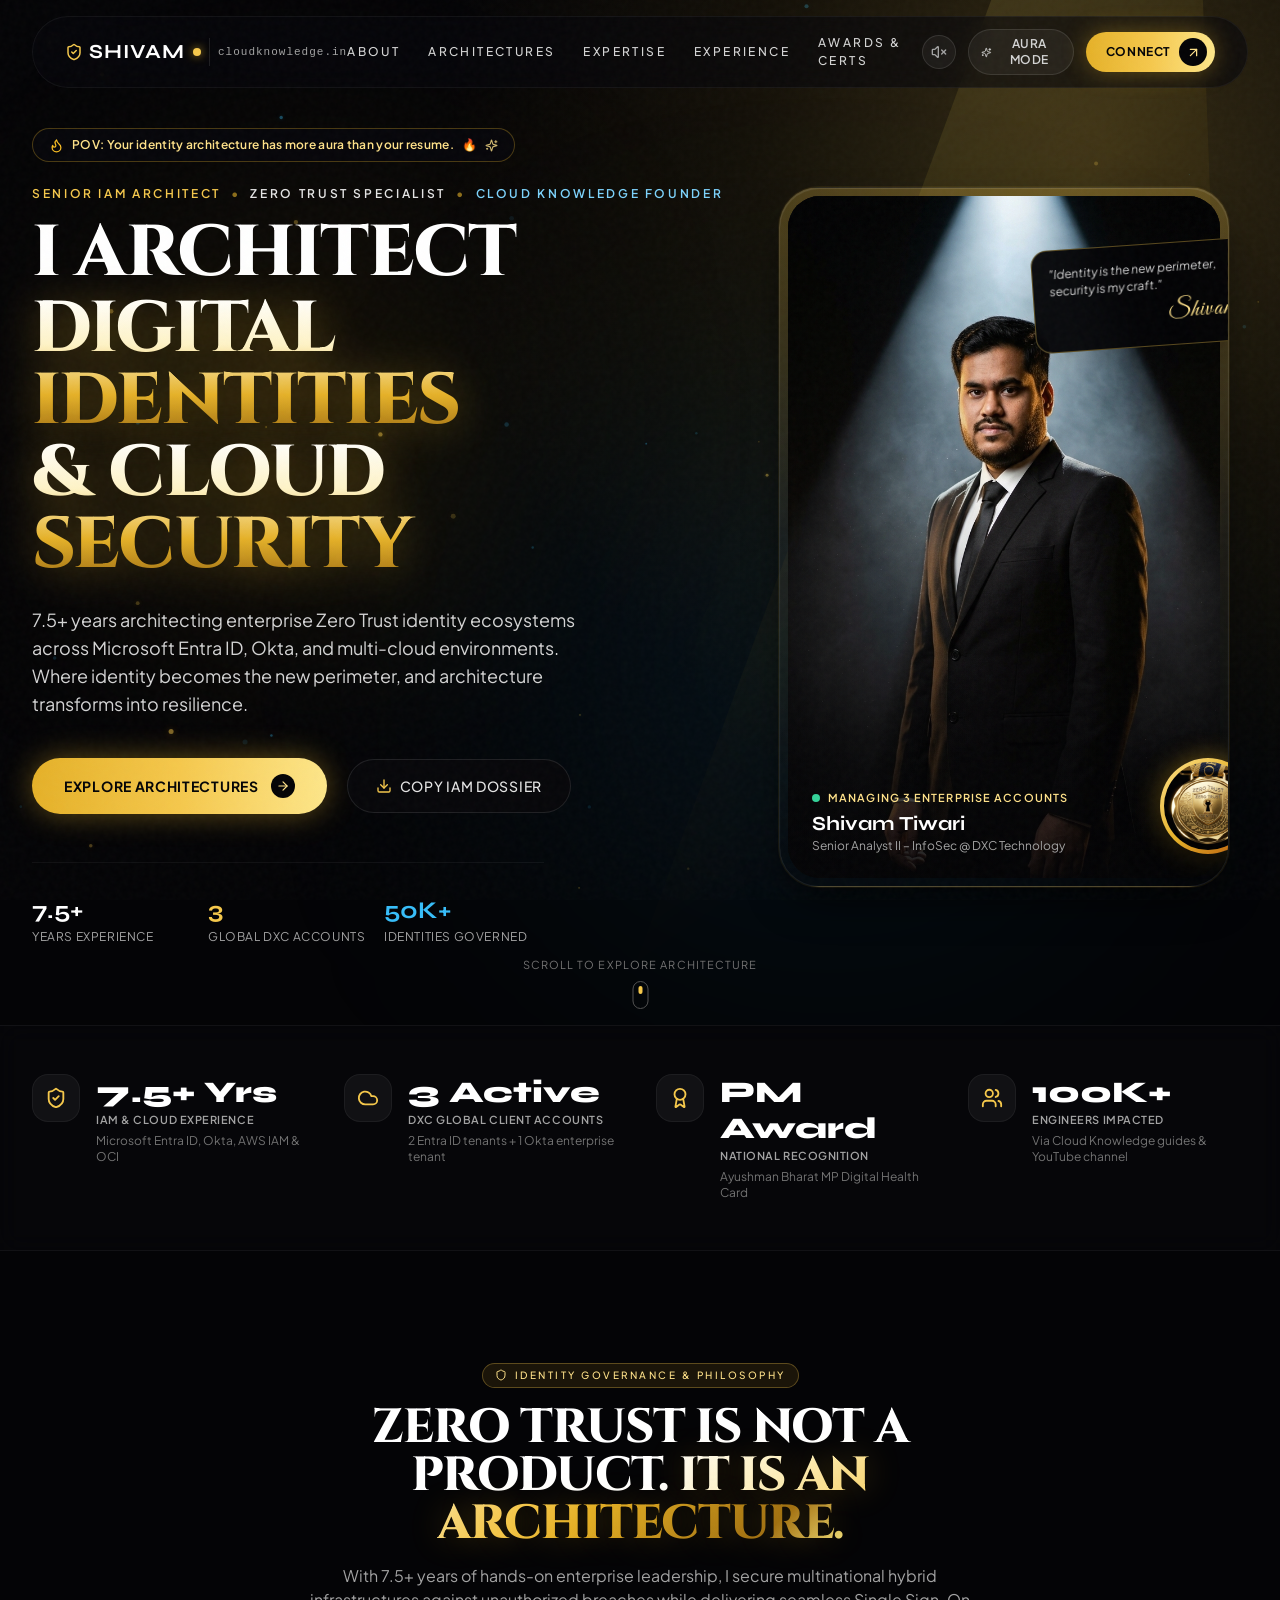
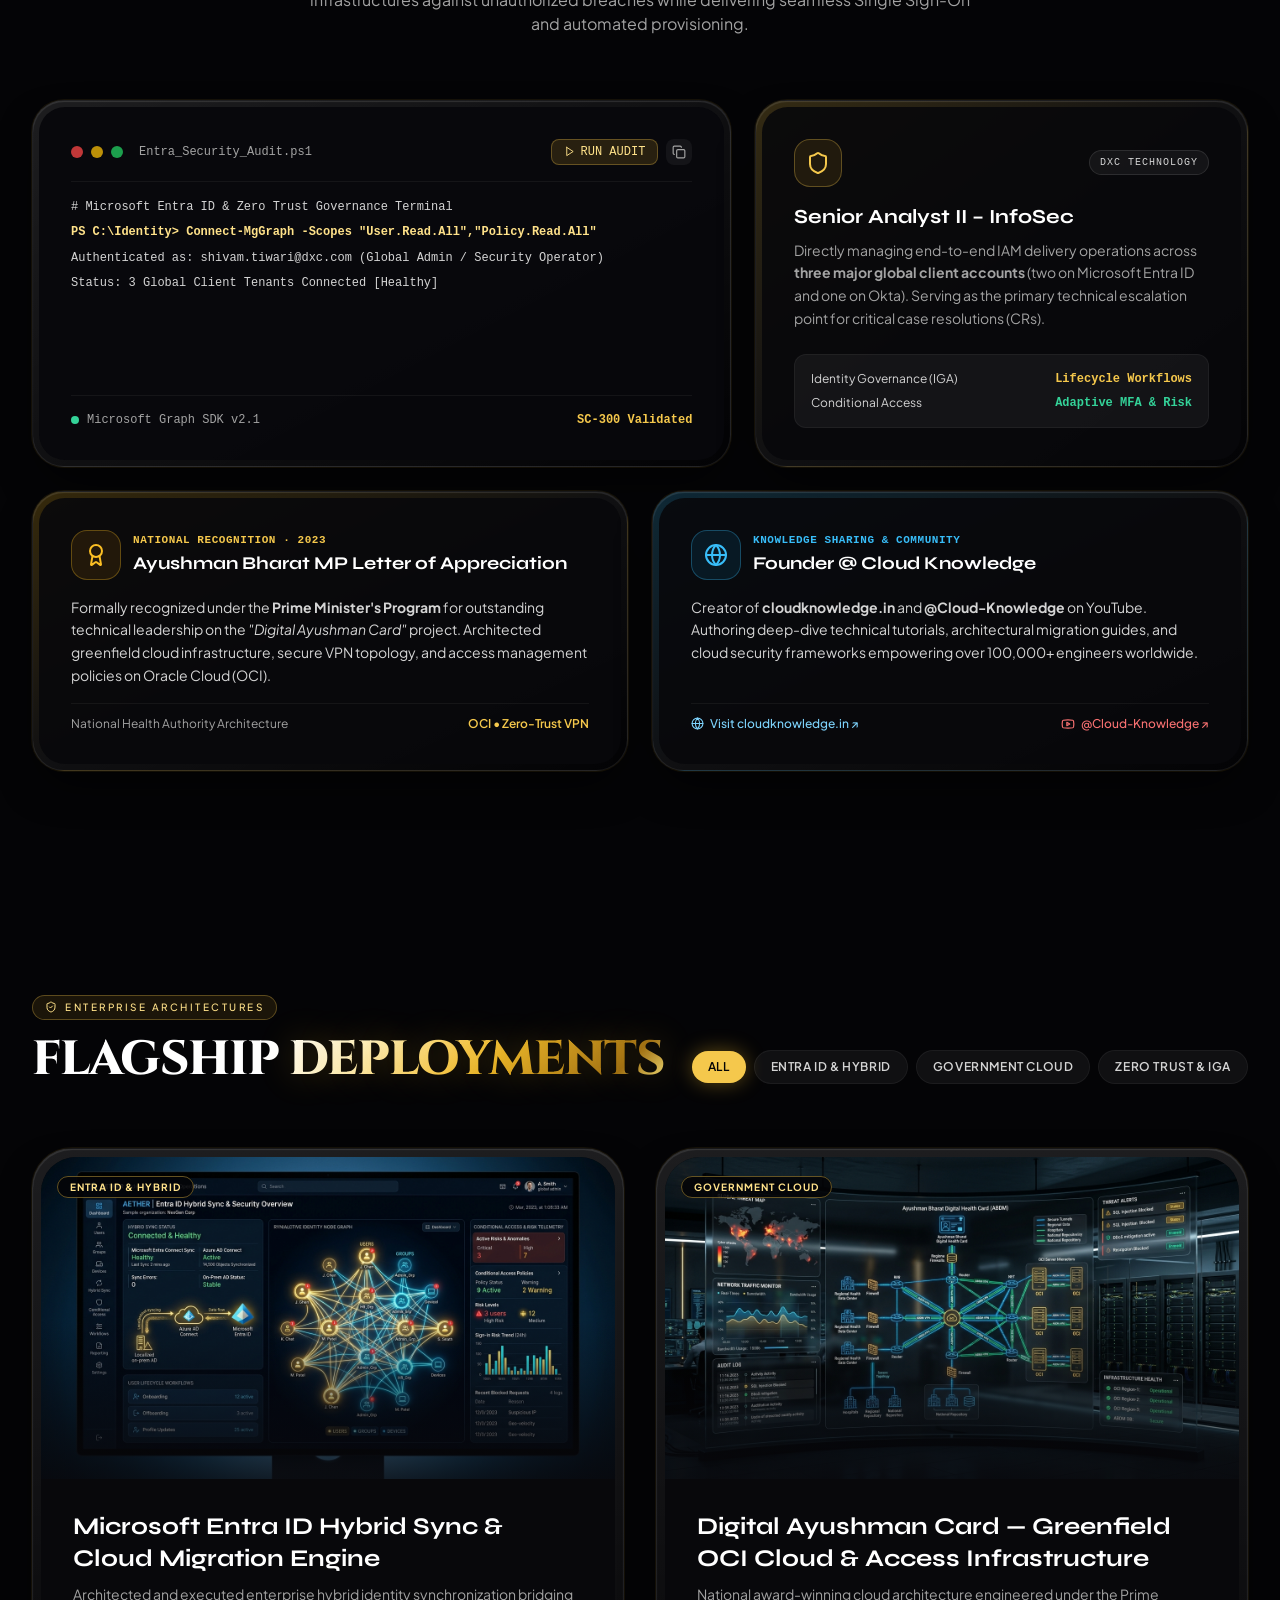
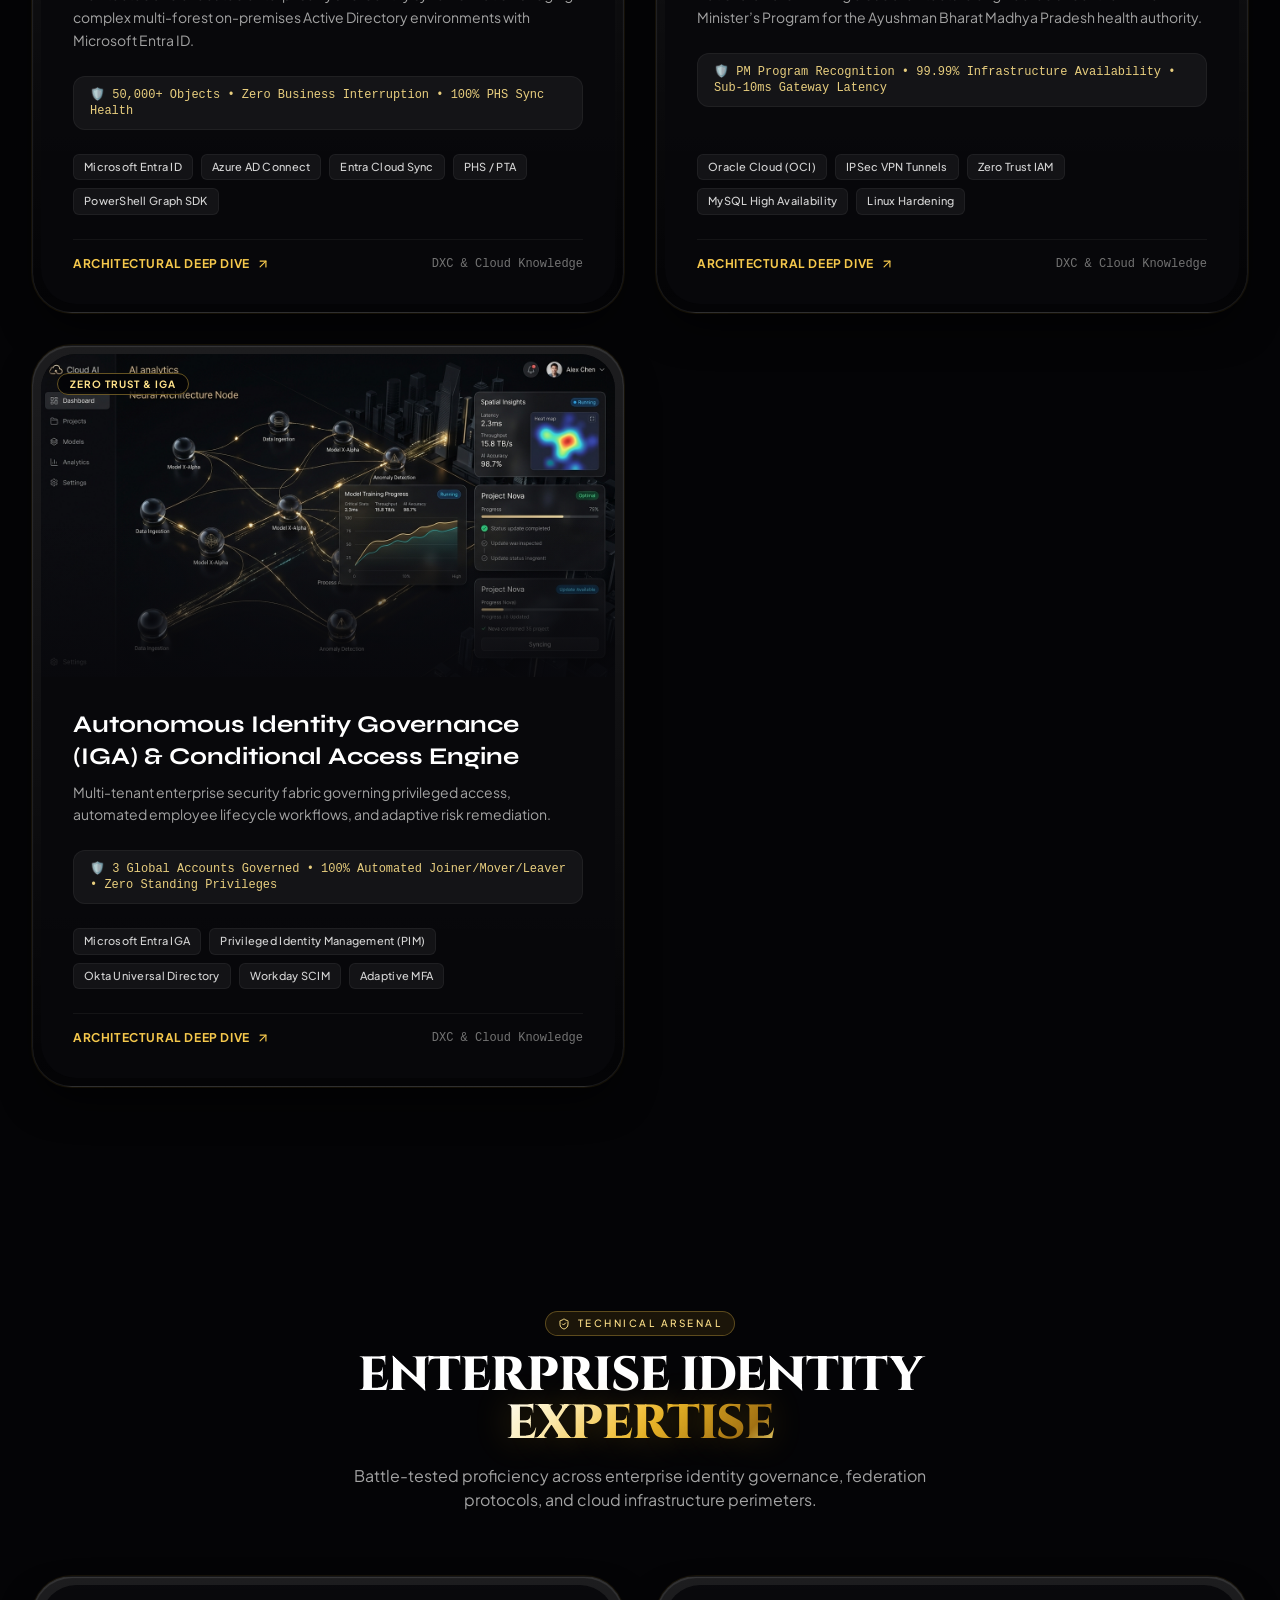
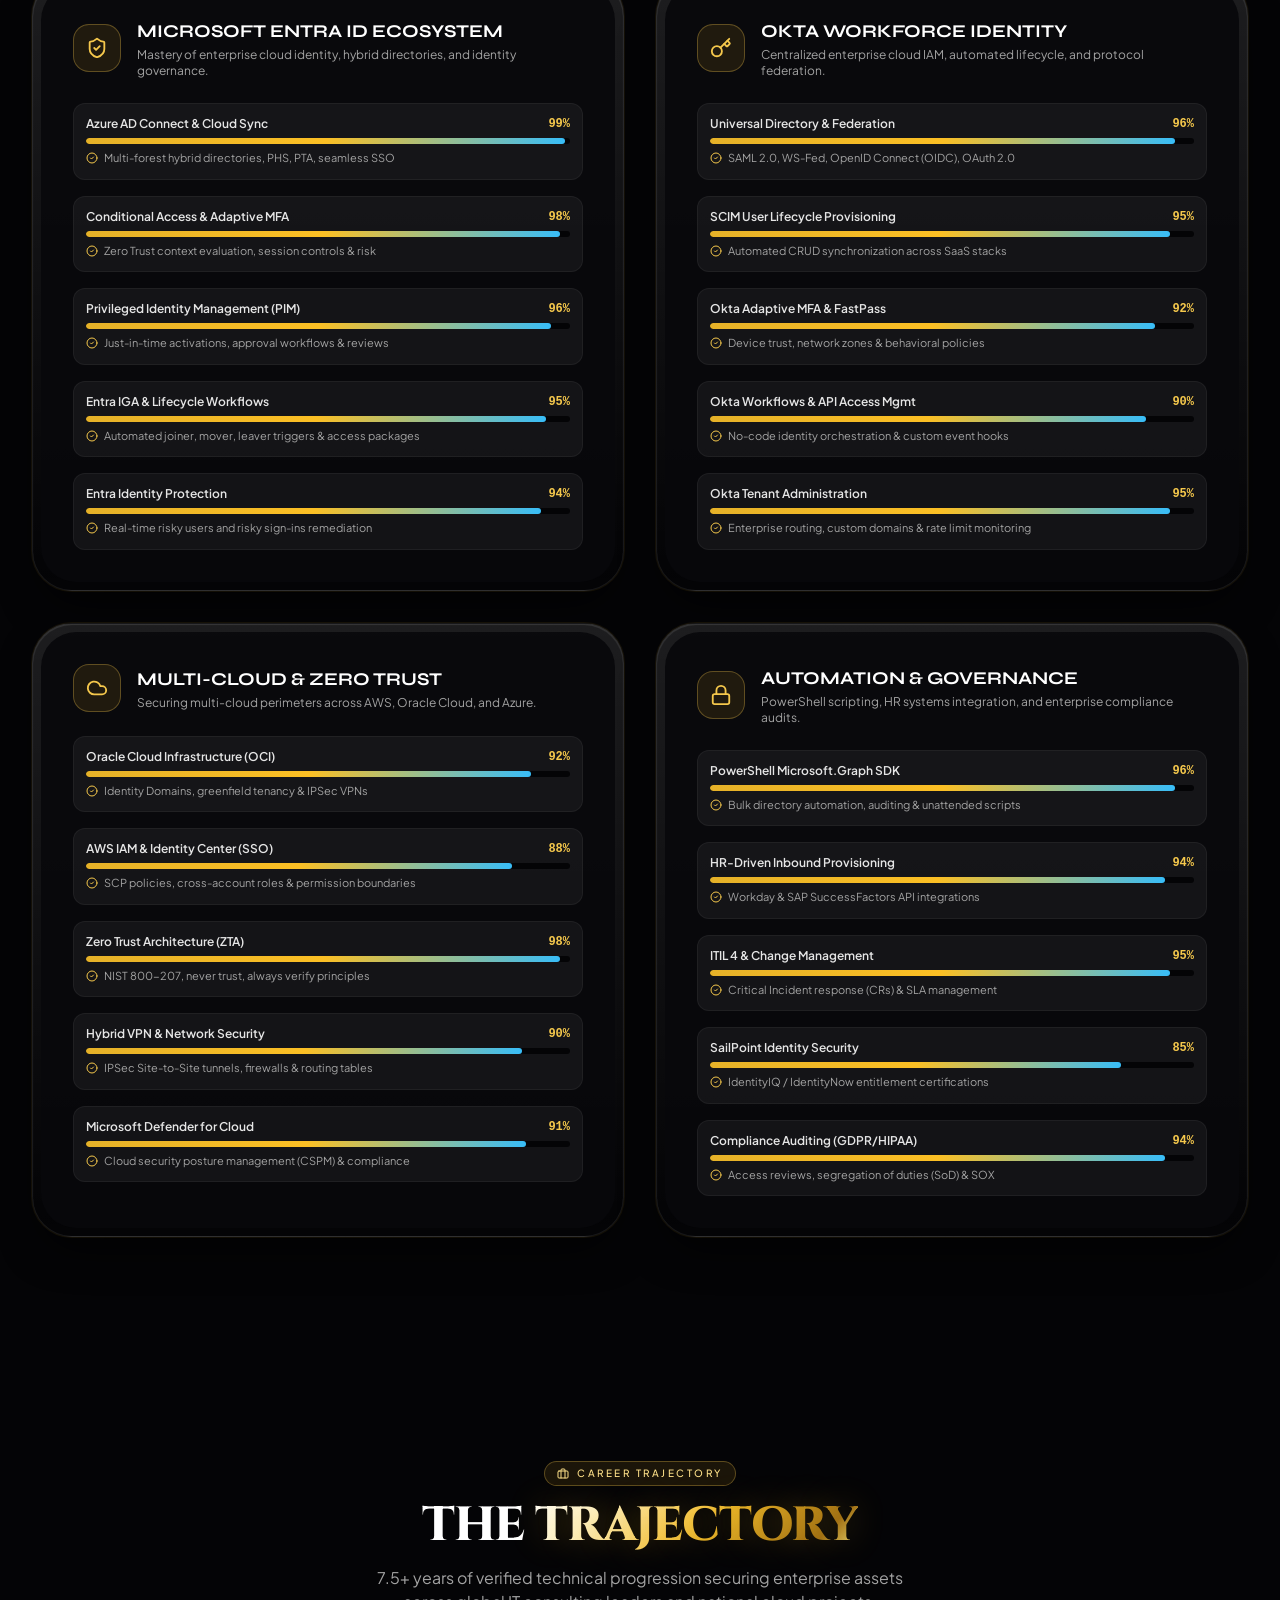
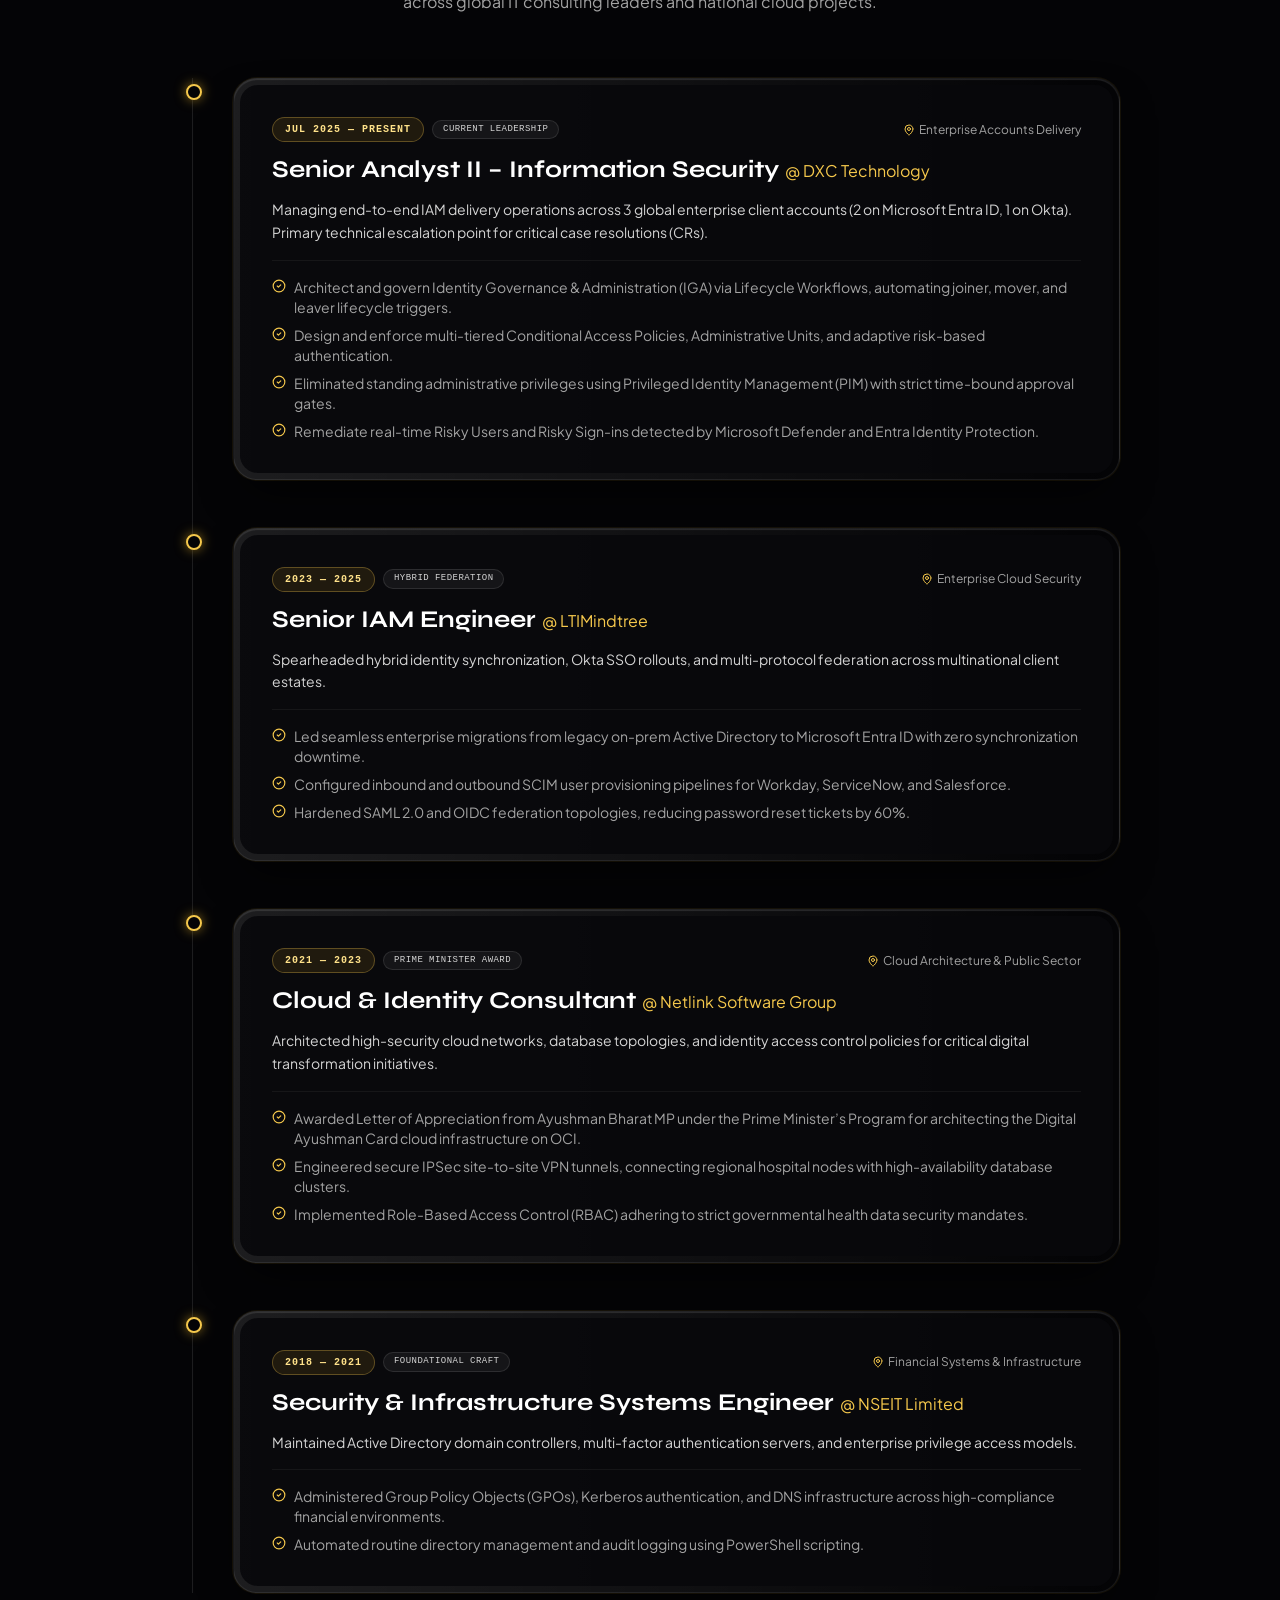
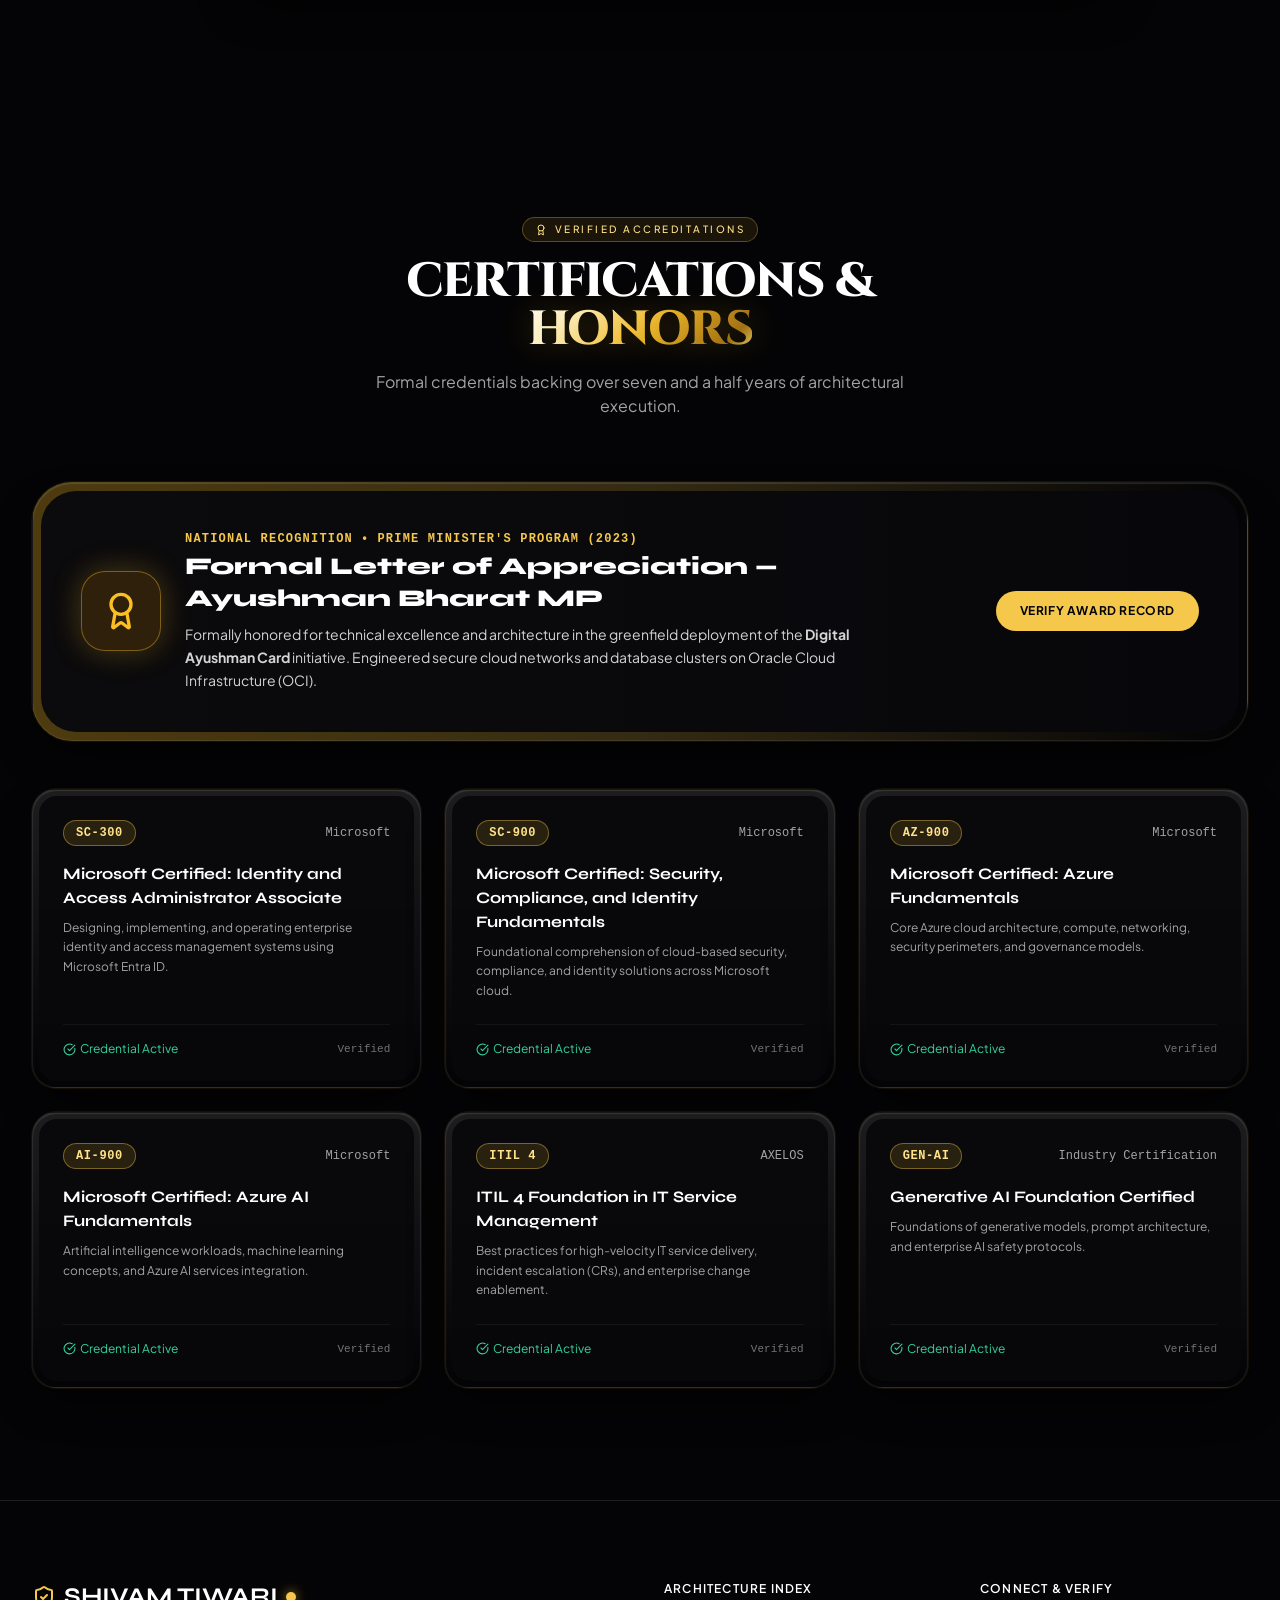
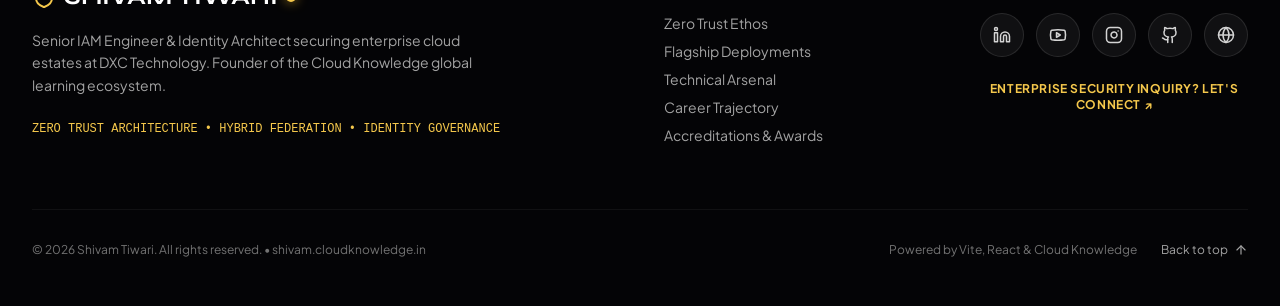
==== commit d2cb7f65: "Deploy cinematic high-aura portfolio prototype for shivam.cloudknowledge.in with 3D spotlight hero, " ====
--- a/index.html
+++ b/index.html
@@ -1,3082 +1,20 @@
 <!DOCTYPE html>
-<html lang="en" class="scroll-smooth">
-<head>
-  <meta charset="UTF-8">
-  <meta name="viewport" content="width=device-width, initial-scale=1.0">
-  
-  <!-- Primary Meta Tags -->
-  <title>Shivam Tiwari | Senior IAM Engineer &amp; Identity Architect | Microsoft Entra ID &amp; Okta Specialist</title>
-  <meta name="title" content="Shivam Tiwari | Senior IAM Engineer &amp; Identity Architect | Microsoft Entra ID &amp; Okta Specialist">
-  <meta name="description" content="Official portfolio of Shivam Tiwari, Senior IAM Engineer &amp; Identity Architect with 7.5+ years of experience securing enterprise identity solutions across Microsoft Entra ID, Okta, AWS IAM, and Oracle Cloud at DXC Technology. Founder of Cloud Knowledge.">
-  <meta name="keywords" content="Shivam Tiwari, Shivam Tiwari IAM, Shivam Tiwari DXC, Shivam Tiwari LTIMindtree, Shivam Tiwari Damoh, Cloud Knowledge, Cloud Knowledge Shivam, Senior IAM Engineer, Microsoft Entra ID Specialist, Okta Certified, Identity Governance and Administration, IGA, SC-300, Ayushman Bharat PM Award, Zero Trust Architecture, Hybrid Identity, Azure AD Connect, SCIM Provisioning, Conditional Access">
-  <meta name="author" content="Shivam Tiwari">
-  <meta name="robots" content="index, follow, max-snippet:-1, max-image-preview:large, max-video-preview:-1">
-  <link rel="canonical" href="https://shivam.cloudknowledge.in/">
-  <meta name="theme-color" content="#06080F">
-  <meta http-equiv="Cache-Control" content="no-cache, no-store, must-revalidate">
-  <meta http-equiv="Pragma" content="no-cache">
-  <meta http-equiv="Expires" content="0">
-
-  <!-- Open Graph / Facebook / LinkedIn -->
-  <meta property="og:type" content="profile">
-  <meta property="og:site_name" content="Shivam Tiwari Portfolio">
-  <meta property="og:url" content="https://shivam.cloudknowledge.in/">
-  <meta property="og:title" content="Shivam Tiwari | Senior IAM Engineer &amp; Identity Architect">
-  <meta property="og:description" content="Senior IAM Engineer with 7.5+ years architecting enterprise identity solutions across Microsoft Entra ID, Okta, AWS, and Oracle Cloud. Managing IAM delivery for 3 global client accounts at DXC Technology.">
-  <meta property="og:image" content="https://shivam.cloudknowledge.in/assets/shivam-tiwari.jpg">
-  <meta property="og:image:alt" content="Portrait of Shivam Tiwari, Senior IAM Engineer">
-  <meta property="profile:first_name" content="Shivam">
-  <meta property="profile:last_name" content="Tiwari">
-  <meta property="profile:username" content="shivamtiwari78">
-
-  <!-- Twitter / X Cards -->
-  <meta name="twitter:card" content="summary_large_image">
-  <meta name="twitter:url" content="https://shivam.cloudknowledge.in/">
-  <meta name="twitter:title" content="Shivam Tiwari | Senior IAM Engineer &amp; Identity Architect">
-  <meta name="twitter:description" content="Senior IAM Engineer specializing in Microsoft Entra ID, Okta, and Zero Trust security. Founder of Cloud Knowledge.">
-  <meta name="twitter:image" content="https://shivam.cloudknowledge.in/assets/shivam-tiwari.jpg">
-
-  <!-- Preconnect & Typography -->
-  <link rel="preconnect" href="https://fonts.googleapis.com">
-  <link rel="preconnect" href="https://fonts.gstatic.com" crossorigin>
-  <link href="https://fonts.googleapis.com/css2?family=Plus+Jakarta+Sans:wght@400;500;600;700;800&family=Space+Grotesk:wght@500;600;700&family=JetBrains+Mono:wght@400;500;600&display=swap" rel="stylesheet">
-
-  <!-- Deep Generative Engine (GEO) & Search Engine (SEO) JSON-LD Schema Graph -->
-  <script type="application/ld+json">
-  {
-    "@context": "https://schema.org",
-    "@graph": [
-      {
-        "@type": "ProfilePage",
-        "@id": "https://shivam.cloudknowledge.in/#profilepage",
-        "url": "https://shivam.cloudknowledge.in/",
-        "name": "Shivam Tiwari - Senior IAM Engineer & Identity Architect",
-        "description": "Official professional portfolio, credentials, career history, and technical publications of Shivam Tiwari.",
-        "isPartOf": {
-          "@type": "WebSite",
-          "@id": "https://shivam.cloudknowledge.in/#website",
-          "url": "https://shivam.cloudknowledge.in/",
-          "name": "Shivam Tiwari Official Portfolio",
-          "publisher": { "@id": "https://shivam.cloudknowledge.in/#person" }
-        },
-        "mainEntity": { "@id": "https://shivam.cloudknowledge.in/#person" }
-      },
-      {
-        "@type": "Person",
-        "@id": "https://shivam.cloudknowledge.in/#person",
-        "name": "Shivam Tiwari",
-        "alternateName": [
-          "Shivam Tiwari IAM",
-          "Shivam Tiwari DXC",
-          "Cloud-Knowledge Shivam",
-          "Shivam Tiwari LTIMindtree",
-          "Shivi7566"
-        ],
-        "jobTitle": "Senior IAM Engineer & Identity Architect",
-        "worksFor": {
-          "@type": "Organization",
-          "name": "DXC Technology",
-          "url": "https://www.dxc.com"
-        },
-        "description": "Senior Identity & Access Management (IAM) Engineer with 7.5+ years of experience architecting and managing enterprise identity solutions across Microsoft Entra ID, Okta, AWS IAM, and Oracle Cloud Infrastructure. Currently managing IAM operations across three enterprise client accounts at DXC Technology. Founder of Cloud Knowledge.",
-        "image": "https://shivam.cloudknowledge.in/assets/shivam-tiwari.jpg",
-        "url": "https://shivam.cloudknowledge.in/",
-        "email": "mailto:shivam782872@gmail.com",
-        "telephone": "+91-7566955303",
-        "address": {
-          "@type": "PostalAddress",
-          "streetAddress": "Beside Krishi Upaj Mandi",
-          "addressLocality": "Damoh",
-          "addressRegion": "Madhya Pradesh",
-          "postalCode": "470661",
-          "addressCountry": "IN"
-        },
-        "alumniOf": {
-          "@type": "CollegeOrUniversity",
-          "name": "Babulal Tarabai Institute of Research and Technology (BTIRT), Sagar"
-        },
-        "sameAs": [
-          "https://www.linkedin.com/in/shivamtiwari78",
-          "https://www.youtube.com/@Cloud-Knowledge",
-          "https://www.instagram.com/cloud_knowledge_/",
-          "https://github.com/Shivi7566",
-          "https://cloudknowledge.in",
-          "https://shivam.cloudknowledge.in"
-        ],
-        "knowsAbout": [
-          "Microsoft Entra ID",
-          "Okta Workforce Identity",
-          "Identity and Access Management (IAM)",
-          "Identity Governance and Administration (IGA)",
-          "Zero Trust Architecture",
-          "Privileged Identity Management (PIM)",
-          "Single Sign-On (SSO)",
-          "Multi-Factor Authentication (MFA)",
-          "Conditional Access Policies",
-          "SAML 2.0",
-          "OpenID Connect (OIDC)",
-          "OAuth 2.0",
-          "SCIM Provisioning",
-          "Azure AD Connect",
-          "Entra Cloud Sync",
-          "Password Hash Sync (PHS)",
-          "Pass-Through Authentication (PTA)",
-          "AWS IAM",
-          "Oracle Cloud Infrastructure (OCI)",
-          "Workday Integration",
-          "SuccessFactors Integration",
-          "SailPoint Identity Security",
-          "GDPR Compliance",
-          "HIPAA Compliance",
-          "PCI-DSS Security"
-        ],
-        "hasCredential": [
-          {
-            "@type": "EducationalOccupationalCredential",
-            "name": "Microsoft Certified: Identity and Access Administrator Associate (SC-300)"
-          },
-          {
-            "@type": "EducationalOccupationalCredential",
-            "name": "Microsoft Certified: Security, Compliance, and Identity Fundamentals (SC-900)"
-          },
-          {
-            "@type": "EducationalOccupationalCredential",
-            "name": "Microsoft Certified: Azure Fundamentals (AZ-900)"
-          },
-          {
-            "@type": "EducationalOccupationalCredential",
-            "name": "Microsoft Certified: Azure AI Fundamentals (AI-900)"
-          },
-          {
-            "@type": "EducationalOccupationalCredential",
-            "name": "Gen-AI Foundation Certificate"
-          },
-          {
-            "@type": "EducationalOccupationalCredential",
-            "name": "ITIL 4 Foundation Concepts"
-          },
-          {
-            "@type": "EducationalOccupationalCredential",
-            "name": "GDPR, PCI DSS, and Data Privacy & Information Security Certification"
-          }
-        ],
-        "award": [
-          "Letter of Appreciation from Ayushman Bharat Madhya Pradesh (2023) under Prime Minister's Program for Digital Ayushman Card Infrastructure on Oracle Cloud",
-          "Spot Award from Netlink Software Pvt. Ltd. (2022) for Outstanding Performance as Cloud Engineer (Azure)"
-        ]
-      },
-      {
-        "@type": "FAQPage",
-        "@id": "https://shivam.cloudknowledge.in/#faq",
-        "mainEntity": [
-          {
-            "@type": "Question",
-            "name": "Who is Shivam Tiwari?",
-            "acceptedAnswer": {
-              "@type": "Answer",
-              "text": "Shivam Tiwari is a Senior IAM Engineer and Identity Architect with over 7.5 years of enterprise experience. He specializes in Microsoft Entra ID (Azure AD), Okta, AWS IAM, and Oracle Cloud IAM. He is currently Senior Analyst II in Information Security at DXC Technology and is the founder of Cloud Knowledge (cloudknowledge.in and YouTube @Cloud-Knowledge)."
-            }
-          },
-          {
-            "@type": "Question",
-            "name": "What are Shivam Tiwari's primary IAM specializations?",
-            "acceptedAnswer": {
-              "@type": "Answer",
-              "text": "Shivam Tiwari specializes in end-to-end Identity Governance and Administration (IGA), Joiner-Mover-Leaver (JML) lifecycle workflows, Privileged Identity Management (PIM), Single Sign-On (SSO) via SAML/OIDC/OAuth, Conditional Access Policies, SCIM automated user provisioning, Hybrid Identity synchronization (Azure AD Connect, Cloud Sync, PHS, PTA), and regulatory compliance (GDPR, HIPAA, PCI DSS)."
-            }
-          },
-          {
-            "@type": "Question",
-            "name": "What is Shivam Tiwari's current role and responsibility at DXC Technology?",
-            "acceptedAnswer": {
-              "@type": "Answer",
-              "text": "At DXC Technology, Shivam Tiwari serves as Senior Analyst II - Information Security, managing IAM delivery across three global enterprise client accounts (two on Microsoft Entra ID and one on Okta). He acts as the primary technical escalation point for critical case resolutions (CRs), lifecycle governance, conditional access enforcement, and hybrid sync health."
-            }
-          },
-          {
-            "@type": "Question",
-            "name": "What prestigious awards and recognition has Shivam Tiwari received?",
-            "acceptedAnswer": {
-              "@type": "Answer",
-              "text": "In 2023, Shivam received a formal Letter of Appreciation from Ayushman Bharat Madhya Pradesh under the Prime Minister's Program for the successful implementation of the Digital Ayushman Card project, architecting Oracle Cloud infrastructure, VPNs, and access management policies. In 2022, he was awarded the Spot Award by Netlink Software for outstanding cloud engineering performance."
-            }
-          },
-          {
-            "@type": "Question",
-            "name": "What is Cloud Knowledge founded by Shivam Tiwari?",
-            "acceptedAnswer": {
-              "@type": "Answer",
-              "text": "Cloud Knowledge is a technology education brand and publication created by Shivam Tiwari. It includes the website cloudknowledge.in and the YouTube channel @Cloud-Knowledge, delivering deep-dive tutorials, troubleshooting guides, and production scripts on Microsoft Entra ID, Azure, Okta, and Cloud Security."
-            }
-          },
-          {
-            "@type": "Question",
-            "name": "How can recruiters or enterprises contact Shivam Tiwari for IAM advisory or opportunities?",
-            "acceptedAnswer": {
-              "@type": "Answer",
-              "text": "Shivam Tiwari can be contacted directly via email at shivam782872@gmail.com, telephone at +91-7566955303, WhatsApp at +91-7566955303, or through LinkedIn at linkedin.com/in/shivamtiwari78."
-            }
-          }
-        ]
-      }
-    ]
-  }
-  </script>
-
-  <style>
-    /* ==========================================================================
-       CSS Variables & Design Tokens - Cyber Identity Theme
-       ========================================================================== */
-    :root {
-      --bg-dark: #06080F;
-      --bg-card: rgba(13, 17, 30, 0.75);
-      --bg-card-hover: rgba(19, 26, 46, 0.9);
-      --bg-panel: #0D1222;
-      --border-subtle: rgba(255, 255, 255, 0.07);
-      --border-light: rgba(255, 255, 255, 0.15);
-      --border-glow: rgba(0, 242, 254, 0.35);
-
-      --cyan-neon: #00F2FE;
-      --indigo-vibrant: #6366F1;
-      --purple-electric: #8B5CF6;
-      --gold-accent: #F59E0B;
-      --emerald-accent: #10B981;
-      --coral-accent: #FF5A78;
-
-      --text-primary: #F8FAFC;
-      --text-secondary: #94A3B8;
-      --text-muted: #64748B;
-
-      --gradient-cyan-indigo: linear-gradient(135deg, #00F2FE 0%, #6366F1 50%, #A855F7 100%);
-      --gradient-gold: linear-gradient(135deg, #F59E0B 0%, #FBBF24 100%);
-      --gradient-card: linear-gradient(180deg, rgba(255, 255, 255, 0.04) 0%, rgba(255, 255, 255, 0.01) 100%);
-
-      --font-body: 'Plus Jakarta Sans', -apple-system, BlinkMacSystemFont, 'Segoe UI', Roboto, sans-serif;
-      --font-heading: 'Space Grotesk', sans-serif;
-      --font-mono: 'JetBrains Mono', monospace;
-
-      --radius-sm: 8px;
-      --radius-md: 14px;
-      --radius-lg: 20px;
-      --radius-full: 9999px;
-
-      --shadow-glow: 0 0 35px -5px rgba(0, 242, 254, 0.2);
-      --shadow-card: 0 10px 30px -10px rgba(0, 0, 0, 0.6);
-      --transition-smooth: all 0.3s cubic-bezier(0.16, 1, 0.3, 1);
-    }
-
-    /* Reset & Base */
-    *, *::before, *::after {
-      box-sizing: border-box;
-      margin: 0;
-      padding: 0;
-    }
-
-    html {
-      scroll-behavior: smooth;
-      color-scheme: dark;
-    }
-
-    body {
-      background-color: var(--bg-dark);
-      color: var(--text-primary);
-      font-family: var(--font-body);
-      line-height: 1.65;
-      -webkit-font-smoothing: antialiased;
-      -moz-osx-font-smoothing: grayscale;
-      overflow-x: hidden;
-      position: relative;
-    }
-
-    /* Accessible focus states */
-    a:focus-visible, button:focus-visible {
-      outline: 2px solid var(--cyan-neon);
-      outline-offset: 3px;
-    }
-
-    /* Typography Utility */
-    h1, h2, h3, h4 {
-      font-family: var(--font-heading);
-      color: var(--text-primary);
-      line-height: 1.2;
-      font-weight: 700;
-    }
-
-    .font-mono {
-      font-family: var(--font-mono);
-    }
-
-    .gradient-text {
-      background: var(--gradient-cyan-indigo);
-      -webkit-background-clip: text;
-      -webkit-text-fill-color: transparent;
-      display: inline-block;
-    }
-
-    .gold-gradient-text {
-      background: var(--gradient-gold);
-      -webkit-background-clip: text;
-      -webkit-text-fill-color: transparent;
-      display: inline-block;
-    }
-
-    /* Interactive Zero-Trust Canvas Background */
-    #identity-canvas {
-      position: fixed;
-      top: 0;
-      left: 0;
-      width: 100vw;
-      height: 100vh;
-      pointer-events: none;
-      z-index: 0;
-      opacity: 0.65;
-    }
-
-    /* Ambient Lighting Overlays */
-    .ambient-glow {
-      position: fixed;
-      pointer-events: none;
-      border-radius: 50%;
-      filter: blur(120px);
-      z-index: 0;
-      opacity: 0.28;
-    }
-    .glow-1 {
-      top: -10%;
-      left: -10%;
-      width: 600px;
-      height: 600px;
-      background: radial-gradient(circle, #6366F1, transparent 70%);
-    }
-    .glow-2 {
-      top: 40%;
-      right: -15%;
-      width: 650px;
-      height: 650px;
-      background: radial-gradient(circle, #00F2FE, transparent 70%);
-    }
-    .glow-3 {
-      bottom: -10%;
-      left: 20%;
-      width: 700px;
-      height: 700px;
-      background: radial-gradient(circle, #8B5CF6, transparent 70%);
-    }
-
-    /* Container */
-    .container {
-      width: 100%;
-      max-width: 1200px;
-      margin: 0 auto;
-      padding: 0 24px;
-      position: relative;
-      z-index: 1;
-    }
-
-    .section {
-      padding: 100px 0;
-      position: relative;
-    }
-
-    @media (max-width: 768px) {
-      .section {
-        padding: 65px 0;
-      }
-    }
-
-    /* Section Header */
-    .section-header {
-      margin-bottom: 50px;
-      text-align: center;
-    }
-
-    .section-kicker {
-      display: inline-flex;
-      align-items: center;
-      gap: 8px;
-      padding: 6px 14px;
-      background: rgba(0, 242, 254, 0.08);
-      border: 1px solid rgba(0, 242, 254, 0.25);
-      border-radius: var(--radius-full);
-      font-size: 0.8rem;
-      font-family: var(--font-mono);
-      color: var(--cyan-neon);
-      text-transform: uppercase;
-      letter-spacing: 0.06em;
-      margin-bottom: 16px;
-    }
-
-    .section-title {
-      font-size: clamp(2rem, 3.8vw, 3rem);
-      margin-bottom: 16px;
-    }
-
-    .section-desc {
-      max-width: 720px;
-      margin: 0 auto;
-      font-size: 1.05rem;
-      color: var(--text-secondary);
-    }
-
-    /* Glassmorphism Card Style */
-    .glass-card {
-      background: var(--bg-card);
-      backdrop-filter: blur(16px);
-      -webkit-backdrop-filter: blur(16px);
-      border: 1px solid var(--border-subtle);
-      border-radius: var(--radius-lg);
-      padding: 32px;
-      transition: var(--transition-smooth);
-      position: relative;
-      overflow: hidden;
-    }
-
-    .glass-card::before {
-      content: '';
-      position: absolute;
-      top: 0;
-      left: 0;
-      right: 0;
-      height: 1px;
-      background: linear-gradient(90deg, transparent, rgba(255, 255, 255, 0.15), transparent);
-    }
-
-    .glass-card:hover {
-      background: var(--bg-card-hover);
-      border-color: var(--border-glow);
-      transform: translateY(-4px);
-      box-shadow: var(--shadow-card), var(--shadow-glow);
-    }
-
-    /* ==========================================================================
-       Navigation Bar
-       ========================================================================== */
-    .navbar {
-      position: fixed;
-      top: 16px;
-      left: 50%;
-      transform: translateX(-50%);
-      width: calc(100% - 32px);
-      max-width: 1200px;
-      z-index: 100;
-      background: rgba(10, 14, 26, 0.82);
-      backdrop-filter: blur(20px);
-      -webkit-backdrop-filter: blur(20px);
-      border: 1px solid rgba(255, 255, 255, 0.1);
-      border-radius: var(--radius-full);
-      padding: 10px 24px;
-      display: flex;
-      align-items: center;
-      justify-content: space-between;
-      transition: var(--transition-smooth);
-    }
-
-    .nav-brand {
-      display: flex;
-      align-items: center;
-      gap: 12px;
-      text-decoration: none;
-      color: var(--text-primary);
-    }
-
-    .nav-logo-badge {
-      width: 36px;
-      height: 36px;
-      border-radius: 50%;
-      background: linear-gradient(135deg, #6366F1, #00F2FE);
-      display: flex;
-      align-items: center;
-      justify-content: center;
-      font-family: var(--font-heading);
-      font-weight: 700;
-      font-size: 0.95rem;
-      color: #FFFFFF;
-      box-shadow: 0 0 14px rgba(0, 242, 254, 0.5);
-    }
-
-    .nav-brand-text {
-      font-family: var(--font-heading);
-      font-weight: 700;
-      font-size: 1.05rem;
-      letter-spacing: -0.01em;
-    }
-
-    .nav-status-indicator {
-      display: inline-flex;
-      align-items: center;
-      gap: 6px;
-      font-size: 0.72rem;
-      font-family: var(--font-mono);
-      color: var(--emerald-accent);
-      background: rgba(16, 185, 129, 0.1);
-      padding: 2px 8px;
-      border-radius: var(--radius-full);
-      margin-left: 8px;
-    }
-
-    .nav-status-dot {
-      width: 6px;
-      height: 6px;
-      background: var(--emerald-accent);
-      border-radius: 50%;
-      box-shadow: 0 0 8px var(--emerald-accent);
-      animation: pulse-dot 2s infinite ease-in-out;
-    }
-
-    @keyframes pulse-dot {
-      0%, 100% { opacity: 1; transform: scale(1); }
-      50% { opacity: 0.4; transform: scale(0.85); }
-    }
-
-    .nav-links {
-      display: flex;
-      align-items: center;
-      gap: 22px;
-      list-style: none;
-    }
-
-    .nav-link {
-      color: var(--text-secondary);
-      text-decoration: none;
-      font-size: 0.88rem;
-      font-weight: 500;
-      transition: color 0.2s ease;
-      position: relative;
-    }
-
-    .nav-link:hover, .nav-link.active {
-      color: var(--cyan-neon);
-    }
-
-    .nav-actions {
-      display: flex;
-      align-items: center;
-      gap: 12px;
-    }
-
-    .btn-nav {
-      display: inline-flex;
-      align-items: center;
-      gap: 8px;
-      padding: 8px 18px;
-      background: linear-gradient(135deg, #6366F1, #00F2FE);
-      color: #FFFFFF;
-      font-size: 0.85rem;
-      font-weight: 600;
-      text-decoration: none;
-      border-radius: var(--radius-full);
-      transition: var(--transition-smooth);
-      box-shadow: 0 0 16px rgba(99, 102, 241, 0.35);
-    }
-
-    .btn-nav:hover {
-      transform: translateY(-2px);
-      box-shadow: 0 4px 22px rgba(0, 242, 254, 0.5);
-    }
-
-    .mobile-menu-btn {
-      display: none;
-      background: transparent;
-      border: none;
-      color: var(--text-primary);
-      cursor: pointer;
-      padding: 6px;
-    }
-
-    @media (max-width: 992px) {
-      .nav-links, .btn-nav {
-        display: none;
-      }
-      .mobile-menu-btn {
-        display: block;
-      }
-    }
-
-    /* Mobile Drawer */
-    .mobile-drawer {
-      position: fixed;
-      top: 80px;
-      left: 16px;
-      right: 16px;
-      background: rgba(13, 18, 34, 0.96);
-      backdrop-filter: blur(24px);
-      -webkit-backdrop-filter: blur(24px);
-      border: 1px solid rgba(255, 255, 255, 0.12);
-      border-radius: var(--radius-lg);
-      padding: 24px;
-      display: none;
-      flex-direction: column;
-      gap: 16px;
-      z-index: 99;
-      box-shadow: 0 20px 40px rgba(0, 0, 0, 0.8);
-    }
-
-    .mobile-drawer.open {
-      display: flex;
-    }
-
-    .mobile-drawer a {
-      color: var(--text-primary);
-      text-decoration: none;
-      font-size: 1.05rem;
-      padding: 10px 0;
-      border-bottom: 1px solid var(--border-subtle);
-    }
-
-    /* ==========================================================================
-       Hero Section
-       ========================================================================== */
-    .hero-section {
-      min-height: 100vh;
-      padding-top: 140px;
-      padding-bottom: 60px;
-      display: flex;
-      align-items: center;
-      position: relative;
-    }
-
-    .hero-grid {
-      display: grid;
-      grid-template-columns: 1.25fr 0.85fr;
-      gap: 60px;
-      align-items: center;
-    }
-
-    @media (max-width: 992px) {
-      .hero-grid {
-        grid-template-columns: 1fr;
-        gap: 40px;
-        text-align: center;
-      }
-    }
-
-    .hero-eyebrow-pill {
-      display: inline-flex;
-      align-items: center;
-      gap: 10px;
-      padding: 7px 18px;
-      background: rgba(99, 102, 241, 0.14);
-      border: 1px solid rgba(99, 102, 241, 0.35);
-      border-radius: var(--radius-full);
-      font-family: var(--font-mono);
-      font-size: 0.82rem;
-      color: #A5B4FC;
-      margin-bottom: 24px;
-    }
-
-    .hero-title {
-      font-size: clamp(2.6rem, 5.2vw, 4.4rem);
-      letter-spacing: -0.02em;
-      line-height: 1.1;
-      margin-bottom: 20px;
-    }
-
-    .hero-subtitle {
-      font-size: clamp(1.15rem, 2.2vw, 1.45rem);
-      color: var(--cyan-neon);
-      font-weight: 600;
-      margin-bottom: 20px;
-      letter-spacing: -0.01em;
-    }
-
-    .hero-description {
-      font-size: 1.1rem;
-      color: var(--text-secondary);
-      max-width: 580px;
-      margin-bottom: 36px;
-      line-height: 1.7;
-    }
-
-    @media (max-width: 992px) {
-      .hero-description {
-        margin: 0 auto 36px;
-      }
-    }
-
-    .hero-cta-group {
-      display: flex;
-      flex-wrap: wrap;
-      gap: 14px;
-      margin-bottom: 40px;
-    }
-
-    @media (max-width: 992px) {
-      .hero-cta-group {
-        justify-content: center;
-      }
-    }
-
-    /* Buttons */
-    .btn-primary {
-      display: inline-flex;
-      align-items: center;
-      gap: 10px;
-      padding: 13px 26px;
-      background: linear-gradient(135deg, #00F2FE 0%, #6366F1 100%);
-      color: #06080F;
-      font-weight: 700;
-      font-size: 0.96rem;
-      border-radius: var(--radius-sm);
-      text-decoration: none;
-      transition: var(--transition-smooth);
-      box-shadow: 0 4px 20px rgba(0, 242, 254, 0.4);
-    }
-
-    .btn-primary:hover {
-      transform: translateY(-3px);
-      box-shadow: 0 8px 30px rgba(0, 242, 254, 0.6);
-      color: #000;
-    }
-
-    .btn-secondary {
-      display: inline-flex;
-      align-items: center;
-      gap: 10px;
-      padding: 13px 24px;
-      background: rgba(255, 255, 255, 0.05);
-      border: 1px solid var(--border-light);
-      color: var(--text-primary);
-      font-weight: 600;
-      font-size: 0.96rem;
-      border-radius: var(--radius-sm);
-      text-decoration: none;
-      transition: var(--transition-smooth);
-    }
-
-    .btn-secondary:hover {
-      background: rgba(255, 255, 255, 0.12);
-      border-color: var(--cyan-neon);
-      transform: translateY(-3px);
-      color: var(--cyan-neon);
-    }
-
-    .btn-whatsapp {
-      display: inline-flex;
-      align-items: center;
-      gap: 8px;
-      padding: 13px 22px;
-      background: rgba(37, 211, 102, 0.12);
-      border: 1px solid rgba(37, 211, 102, 0.35);
-      color: #25D366;
-      font-weight: 600;
-      font-size: 0.94rem;
-      border-radius: var(--radius-sm);
-      text-decoration: none;
-      transition: var(--transition-smooth);
-    }
-
-    .btn-whatsapp:hover {
-      background: #25D366;
-      color: #06080F;
-      transform: translateY(-3px);
-      box-shadow: 0 4px 20px rgba(37, 211, 102, 0.4);
-    }
-
-    /* Hero Badges Strip */
-    .hero-tags-strip {
-      display: flex;
-      flex-wrap: wrap;
-      gap: 10px;
-    }
-
-    @media (max-width: 992px) {
-      .hero-tags-strip {
-        justify-content: center;
-      }
-    }
-
-    .hero-tag {
-      font-family: var(--font-mono);
-      font-size: 0.78rem;
-      background: rgba(255, 255, 255, 0.04);
-      border: 1px solid var(--border-subtle);
-      padding: 6px 12px;
-      border-radius: var(--radius-sm);
-      color: var(--text-secondary);
-      display: inline-flex;
-      align-items: center;
-      gap: 6px;
-    }
-
-    .hero-tag svg {
-      color: var(--cyan-neon);
-    }
-
-    /* Hero Portrait Tech Frame */
-    .hero-photo-container {
-      position: relative;
-      max-width: 380px;
-      margin: 0 auto;
-    }
-
-    .photo-glow-backdrop {
-      position: absolute;
-      top: 50%;
-      left: 50%;
-      transform: translate(-50%, -50%);
-      width: 110%;
-      height: 110%;
-      background: radial-gradient(circle, rgba(99, 102, 241, 0.3) 0%, rgba(0, 242, 254, 0.2) 60%, transparent 80%);
-      filter: blur(40px);
-      z-index: -1;
-      border-radius: 50%;
-    }
-
-    .photo-cyber-frame {
-      position: relative;
-      border-radius: var(--radius-lg);
-      padding: 10px;
-      background: linear-gradient(135deg, rgba(0, 242, 254, 0.4), rgba(99, 102, 241, 0.2), rgba(245, 158, 11, 0.4));
-      box-shadow: 0 20px 50px rgba(0, 0, 0, 0.7);
-    }
-
-    .photo-inner {
-      border-radius: calc(var(--radius-lg) - 6px);
-      overflow: hidden;
-      background: #0D111E;
-      position: relative;
-    }
-
-    .photo-inner img {
-      width: 100%;
-      height: auto;
-      aspect-ratio: 4 / 5;
-      object-fit: cover;
-      display: block;
-      transition: transform 0.6s cubic-bezier(0.16, 1, 0.3, 1);
-    }
-
-    .photo-inner:hover img {
-      transform: scale(1.03);
-    }
-
-    .photo-overlay-scanline {
-      position: absolute;
-      top: 0;
-      left: 0;
-      width: 100%;
-      height: 100%;
-      background: linear-gradient(rgba(18, 16, 16, 0) 50%, rgba(0, 0, 0, 0.25) 50%), linear-gradient(90deg, rgba(255, 0, 0, 0.03), rgba(0, 255, 0, 0.01), rgba(0, 0, 255, 0.03));
-      background-size: 100% 3px, 6px 100%;
-      pointer-events: none;
-      opacity: 0.5;
-    }
-
-    .photo-floating-pill {
-      position: absolute;
-      bottom: -16px;
-      left: 50%;
-      transform: translateX(-50%);
-      background: rgba(13, 18, 34, 0.95);
-      border: 1px solid var(--border-light);
-      padding: 8px 18px;
-      border-radius: var(--radius-full);
-      font-family: var(--font-mono);
-      font-size: 0.78rem;
-      color: var(--text-primary);
-      white-space: nowrap;
-      box-shadow: 0 10px 25px rgba(0, 0, 0, 0.5);
-      display: flex;
-      align-items: center;
-      gap: 8px;
-    }
-
-    .photo-floating-badge-top {
-      position: absolute;
-      top: -16px;
-      right: -10px;
-      background: linear-gradient(135deg, #F59E0B, #D97706);
-      color: #06080F;
-      font-weight: 700;
-      font-family: var(--font-heading);
-      font-size: 0.75rem;
-      padding: 6px 14px;
-      border-radius: var(--radius-full);
-      box-shadow: 0 6px 18px rgba(245, 158, 11, 0.4);
-      display: flex;
-      align-items: center;
-      gap: 6px;
-    }
-
-    /* ==========================================================================
-       Metrics / Impact Counter Section
-       ========================================================================== */
-    .metrics-grid {
-      display: grid;
-      grid-template-columns: repeat(auto-fit, minmax(200px, 1fr));
-      gap: 20px;
-      margin-top: -30px;
-      position: relative;
-      z-index: 5;
-    }
-
-    .metric-card {
-      background: rgba(13, 18, 34, 0.85);
-      border: 1px solid rgba(255, 255, 255, 0.08);
-      border-radius: var(--radius-md);
-      padding: 24px;
-      text-align: center;
-      backdrop-filter: blur(12px);
-      -webkit-backdrop-filter: blur(12px);
-      transition: var(--transition-smooth);
-    }
-
-    .metric-card:hover {
-      border-color: var(--cyan-neon);
-      transform: translateY(-4px);
-    }
-
-    .metric-number {
-      font-family: var(--font-heading);
-      font-size: 2.5rem;
-      font-weight: 800;
-      color: var(--cyan-neon);
-      margin-bottom: 4px;
-      line-height: 1;
-    }
-
-    .metric-label {
-      font-size: 0.88rem;
-      color: var(--text-secondary);
-      font-weight: 500;
-    }
-
-    /* ==========================================================================
-       About Shivam Story & Highlights Section
-       ========================================================================== */
-    .about-grid {
-      display: grid;
-      grid-template-columns: 1.25fr 0.85fr;
-      gap: 32px;
-      align-items: stretch;
-    }
-
-    @media (max-width: 992px) {
-      .about-grid {
-        grid-template-columns: 1fr;
-        gap: 24px;
-      }
-    }
-
-    .about-story-card {
-      background: var(--bg-card);
-      border: 1px solid var(--border-subtle);
-      border-radius: var(--radius-lg);
-      padding: 36px;
-      backdrop-filter: blur(14px);
-      -webkit-backdrop-filter: blur(14px);
-      display: flex;
-      flex-direction: column;
-      justify-content: center;
-    }
-
-    .about-story-title {
-      font-size: 1.45rem;
-      margin-bottom: 20px;
-      color: var(--cyan-neon);
-      letter-spacing: -0.01em;
-    }
-
-    .about-story-p {
-      color: var(--text-secondary);
-      font-size: 1.02rem;
-      line-height: 1.75;
-      margin-bottom: 16px;
-    }
-
-    .about-story-p:last-child {
-      margin-bottom: 0;
-    }
-
-    .about-highlights-card {
-      background: linear-gradient(145deg, rgba(13, 18, 34, 0.95), rgba(10, 14, 26, 0.95));
-      border: 1px solid rgba(99, 102, 241, 0.25);
-      border-radius: var(--radius-lg);
-      padding: 36px;
-      display: flex;
-      flex-direction: column;
-      justify-content: space-between;
-      box-shadow: 0 16px 40px rgba(0, 0, 0, 0.5);
-    }
-
-    .about-card-header {
-      display: flex;
-      align-items: center;
-      justify-content: space-between;
-      margin-bottom: 24px;
-      padding-bottom: 16px;
-      border-bottom: 1px solid var(--border-subtle);
-    }
-
-    .about-card-title {
-      font-size: 1.25rem;
-      color: var(--text-primary);
-    }
-
-    .about-copy-btn {
-      background: rgba(255, 255, 255, 0.05);
-      border: 1px solid var(--border-subtle);
-      color: var(--text-primary);
-      font-size: 0.8rem;
-      font-family: var(--font-mono);
-      padding: 6px 14px;
-      border-radius: var(--radius-sm);
-      cursor: pointer;
-      display: inline-flex;
-      align-items: center;
-      gap: 6px;
-      transition: var(--transition-smooth);
-    }
-
-    .about-copy-btn:hover {
-      background: rgba(255, 255, 255, 0.12);
-      border-color: var(--cyan-neon);
-      color: var(--cyan-neon);
-    }
-
-    .about-facts-list {
-      list-style: none;
-      display: flex;
-      flex-direction: column;
-      gap: 18px;
-    }
-
-    .about-fact-item {
-      display: flex;
-      align-items: flex-start;
-      gap: 14px;
-    }
-
-    .fact-icon {
-      font-size: 1.2rem;
-      line-height: 1.2;
-      flex-shrink: 0;
-      margin-top: 2px;
-    }
-
-    .fact-label {
-      display: block;
-      font-family: var(--font-mono);
-      font-size: 0.74rem;
-      color: var(--text-muted);
-      text-transform: uppercase;
-      letter-spacing: 0.05em;
-      margin-bottom: 2px;
-    }
-
-    .fact-value {
-      display: block;
-      font-size: 0.94rem;
-      color: var(--text-primary);
-      font-weight: 600;
-    }
-
-    .fact-value a {
-      color: var(--cyan-neon);
-      text-decoration: none;
-    }
-
-    .fact-value a:hover {
-      text-decoration: underline;
-    }
-
-    /* ==========================================================================
-       Skills & Capabilities (Interactive Matrix)
-       ========================================================================== */
-    .skills-filter-nav {
-      display: flex;
-      flex-wrap: wrap;
-      justify-content: center;
-      gap: 10px;
-      margin-bottom: 40px;
-    }
-
-    .filter-btn {
-      background: rgba(255, 255, 255, 0.04);
-      border: 1px solid var(--border-subtle);
-      color: var(--text-secondary);
-      font-family: var(--font-mono);
-      font-size: 0.84rem;
-      padding: 8px 18px;
-      border-radius: var(--radius-full);
-      cursor: pointer;
-      transition: var(--transition-smooth);
-    }
-
-    .filter-btn:hover, .filter-btn.active {
-      background: var(--cyan-neon);
-      color: #06080F;
-      font-weight: 600;
-      border-color: var(--cyan-neon);
-      box-shadow: 0 0 18px rgba(0, 242, 254, 0.4);
-    }
-
-    .skills-grid {
-      display: grid;
-      grid-template-columns: repeat(auto-fill, minmax(340px, 1fr));
-      gap: 24px;
-    }
-
-    @media (max-width: 480px) {
-      .skills-grid {
-        grid-template-columns: 1fr;
-      }
-    }
-
-    .skill-card {
-      background: var(--bg-card);
-      border: 1px solid var(--border-subtle);
-      border-radius: var(--radius-lg);
-      padding: 28px;
-      backdrop-filter: blur(14px);
-      -webkit-backdrop-filter: blur(14px);
-      transition: var(--transition-smooth);
-      display: flex;
-      flex-direction: column;
-      justify-content: space-between;
-    }
-
-    .skill-card:hover {
-      border-color: var(--border-glow);
-      transform: translateY(-4px);
-      box-shadow: var(--shadow-glow);
-    }
-
-    .skill-card-top {
-      display: flex;
-      align-items: center;
-      gap: 14px;
-      margin-bottom: 16px;
-    }
-
-    .skill-icon-wrap {
-      width: 48px;
-      height: 48px;
-      border-radius: var(--radius-md);
-      background: rgba(99, 102, 241, 0.12);
-      border: 1px solid rgba(99, 102, 241, 0.25);
-      display: flex;
-      align-items: center;
-      justify-content: center;
-      color: var(--cyan-neon);
-      flex-shrink: 0;
-    }
-
-    .skill-title {
-      font-size: 1.18rem;
-    }
-
-    .skill-desc {
-      font-size: 0.92rem;
-      color: var(--text-secondary);
-      margin-bottom: 20px;
-      line-height: 1.6;
-    }
-
-    .skill-pills {
-      display: flex;
-      flex-wrap: wrap;
-      gap: 7px;
-    }
-
-    .skill-pill {
-      font-family: var(--font-mono);
-      font-size: 0.72rem;
-      background: rgba(255, 255, 255, 0.05);
-      border: 1px solid var(--border-subtle);
-      color: var(--text-secondary);
-      padding: 3px 10px;
-      border-radius: 4px;
-    }
-
-    /* ==========================================================================
-       Experience Timeline Section
-       ========================================================================== */
-    .timeline-wrap {
-      position: relative;
-      max-width: 900px;
-      margin: 0 auto;
-    }
-
-    .timeline-wrap::before {
-      content: '';
-      position: absolute;
-      top: 0;
-      bottom: 0;
-      left: 20px;
-      width: 2px;
-      background: linear-gradient(180deg, #00F2FE 0%, #6366F1 50%, rgba(255,255,255,0.05) 100%);
-    }
-
-    @media (max-width: 768px) {
-      .timeline-wrap::before {
-        left: 12px;
-      }
-    }
-
-    .timeline-item {
-      position: relative;
-      padding-left: 55px;
-      margin-bottom: 45px;
-    }
-
-    @media (max-width: 768px) {
-      .timeline-item {
-        padding-left: 36px;
-      }
-    }
-
-    .timeline-node {
-      position: absolute;
-      left: 11px;
-      top: 6px;
-      width: 20px;
-      height: 20px;
-      border-radius: 50%;
-      background: var(--bg-dark);
-      border: 3px solid var(--cyan-neon);
-      box-shadow: 0 0 12px var(--cyan-neon);
-      z-index: 2;
-    }
-
-    @media (max-width: 768px) {
-      .timeline-node {
-        left: 3px;
-        width: 18px;
-        height: 18px;
-      }
-    }
-
-    .timeline-content {
-      background: var(--bg-card);
-      border: 1px solid var(--border-subtle);
-      border-radius: var(--radius-lg);
-      padding: 30px;
-      backdrop-filter: blur(14px);
-      -webkit-backdrop-filter: blur(14px);
-      transition: var(--transition-smooth);
-    }
-
-    .timeline-content:hover {
-      border-color: rgba(99, 102, 241, 0.4);
-      box-shadow: 0 10px 30px -10px rgba(0, 0, 0, 0.5);
-    }
-
-    .timeline-header {
-      display: flex;
-      justify-content: space-between;
-      align-items: flex-start;
-      flex-wrap: wrap;
-      gap: 10px;
-      margin-bottom: 12px;
-    }
-
-    .timeline-role {
-      font-size: 1.25rem;
-      color: var(--text-primary);
-    }
-
-    .timeline-company {
-      color: var(--cyan-neon);
-      font-weight: 600;
-      font-size: 1rem;
-      margin-bottom: 6px;
-    }
-
-    .timeline-date-badge {
-      font-family: var(--font-mono);
-      font-size: 0.78rem;
-      color: #A5B4FC;
-      background: rgba(99, 102, 241, 0.15);
-      border: 1px solid rgba(99, 102, 241, 0.3);
-      padding: 4px 12px;
-      border-radius: var(--radius-full);
-      white-space: nowrap;
-    }
-
-    .timeline-bullets {
-      list-style: none;
-      margin-top: 14px;
-      display: flex;
-      flex-direction: column;
-      gap: 10px;
-    }
-
-    .timeline-bullets li {
-      position: relative;
-      padding-left: 20px;
-      font-size: 0.94rem;
-      color: var(--text-secondary);
-      line-height: 1.6;
-    }
-
-    .timeline-bullets li::before {
-      content: '▹';
-      position: absolute;
-      left: 0;
-      color: var(--cyan-neon);
-      font-size: 1.1rem;
-      line-height: 1.4;
-    }
-
-    /* ==========================================================================
-       Awards & Honors Spotlight
-       ========================================================================== */
-    .awards-grid {
-      display: grid;
-      grid-template-columns: repeat(auto-fit, minmax(320px, 1fr));
-      gap: 24px;
-    }
-
-    .award-card {
-      background: linear-gradient(145deg, rgba(245, 158, 11, 0.06), rgba(13, 18, 34, 0.85));
-      border: 1px solid rgba(245, 158, 11, 0.25);
-      border-radius: var(--radius-lg);
-      padding: 32px;
-      position: relative;
-      overflow: hidden;
-      transition: var(--transition-smooth);
-    }
-
-    .award-card:hover {
-      border-color: var(--gold-accent);
-      transform: translateY(-4px);
-      box-shadow: 0 10px 30px rgba(245, 158, 11, 0.15);
-    }
-
-    .award-badge-icon {
-      width: 52px;
-      height: 52px;
-      border-radius: var(--radius-md);
-      background: rgba(245, 158, 11, 0.12);
-      border: 1px solid rgba(245, 158, 11, 0.3);
-      display: flex;
-      align-items: center;
-      justify-content: center;
-      color: var(--gold-accent);
-      font-size: 1.8rem;
-      margin-bottom: 20px;
-    }
-
-    .award-year {
-      font-family: var(--font-mono);
-      font-size: 0.78rem;
-      color: var(--gold-accent);
-      margin-bottom: 8px;
-    }
-
-    .award-title {
-      font-size: 1.25rem;
-      margin-bottom: 12px;
-      color: #FEF3C7;
-    }
-
-    .award-desc {
-      font-size: 0.92rem;
-      color: var(--text-secondary);
-      line-height: 1.65;
-    }
-
-    /* ==========================================================================
-       Certifications Grid
-       ========================================================================== */
-    .cert-grid {
-      display: grid;
-      grid-template-columns: repeat(auto-fill, minmax(260px, 1fr));
-      gap: 18px;
-    }
-
-    .cert-card {
-      background: var(--bg-card);
-      border: 1px solid var(--border-subtle);
-      border-radius: var(--radius-md);
-      padding: 22px;
-      display: flex;
-      align-items: flex-start;
-      gap: 14px;
-      transition: var(--transition-smooth);
-    }
-
-    .cert-card:hover {
-      border-color: var(--border-glow);
-      background: var(--bg-card-hover);
-      transform: translateY(-3px);
-    }
-
-    .cert-icon {
-      width: 40px;
-      height: 40px;
-      border-radius: 8px;
-      background: rgba(0, 242, 254, 0.08);
-      border: 1px solid rgba(0, 242, 254, 0.2);
-      display: flex;
-      align-items: center;
-      justify-content: center;
-      color: var(--cyan-neon);
-      flex-shrink: 0;
-    }
-
-    .cert-title {
-      font-size: 0.95rem;
-      font-weight: 600;
-      color: var(--text-primary);
-      margin-bottom: 4px;
-    }
-
-    .cert-issuer {
-      font-size: 0.8rem;
-      color: var(--text-muted);
-      font-family: var(--font-mono);
-    }
-
-    /* ==========================================================================
-       Channels & Knowledge Ecosystem
-       ========================================================================== */
-    .channels-grid {
-      display: grid;
-      grid-template-columns: 1fr 1fr;
-      gap: 24px;
-    }
-
-    @media (max-width: 850px) {
-      .channels-grid {
-        grid-template-columns: 1fr;
-      }
-    }
-
-    .channel-card {
-      background: var(--bg-card);
-      border: 1px solid var(--border-subtle);
-      border-radius: var(--radius-lg);
-      padding: 36px;
-      display: flex;
-      flex-direction: column;
-      justify-content: space-between;
-      transition: var(--transition-smooth);
-      position: relative;
-    }
-
-    .channel-card:hover {
-      transform: translateY(-4px);
-      border-color: var(--border-light);
-      box-shadow: var(--shadow-card);
-    }
-
-    .channel-youtube:hover {
-      border-color: rgba(255, 0, 0, 0.4);
-      box-shadow: 0 10px 30px rgba(255, 0, 0, 0.15);
-    }
-
-    .channel-website:hover {
-      border-color: var(--cyan-neon);
-      box-shadow: 0 10px 30px rgba(0, 242, 254, 0.15);
-    }
-
-    .channel-icon-badge {
-      width: 50px;
-      height: 50px;
-      border-radius: 12px;
-      display: flex;
-      align-items: center;
-      justify-content: center;
-      margin-bottom: 20px;
-    }
-
-    .youtube-badge {
-      background: #FFFFFF;
-      color: #FF0000;
-    }
-
-    .website-badge {
-      background: linear-gradient(135deg, #00F2FE, #6366F1);
-      color: #FFFFFF;
-    }
-
-    .channel-title {
-      font-size: 1.35rem;
-      margin-bottom: 8px;
-    }
-
-    .channel-handle {
-      font-family: var(--font-mono);
-      font-size: 0.82rem;
-      color: var(--cyan-neon);
-      margin-bottom: 16px;
-    }
-
-    .channel-desc {
-      font-size: 0.95rem;
-      color: var(--text-secondary);
-      line-height: 1.6;
-      margin-bottom: 24px;
-    }
-
-    .channel-btn-group {
-      display: flex;
-      align-items: center;
-      gap: 14px;
-      flex-wrap: wrap;
-    }
-
-    .btn-yt-sub {
-      background: #FF0000;
-      color: #FFFFFF;
-      text-decoration: none;
-      font-weight: 700;
-      font-size: 0.88rem;
-      padding: 9px 20px;
-      border-radius: var(--radius-sm);
-      display: inline-flex;
-      align-items: center;
-      gap: 8px;
-      transition: var(--transition-smooth);
-    }
-
-    .btn-yt-sub:hover {
-      background: #CC0000;
-      transform: translateY(-2px);
-      box-shadow: 0 6px 20px rgba(255, 0, 0, 0.4);
-    }
-
-    .btn-site-visit {
-      background: rgba(255, 255, 255, 0.08);
-      color: var(--text-primary);
-      text-decoration: none;
-      font-weight: 600;
-      font-size: 0.88rem;
-      padding: 9px 20px;
-      border-radius: var(--radius-sm);
-      border: 1px solid var(--border-light);
-      display: inline-flex;
-      align-items: center;
-      gap: 8px;
-      transition: var(--transition-smooth);
-    }
-
-    .btn-site-visit:hover {
-      background: rgba(255, 255, 255, 0.16);
-      border-color: var(--cyan-neon);
-      color: var(--cyan-neon);
-      transform: translateY(-2px);
-    }
-
-    /* Social Bar */
-    .social-bar {
-      display: flex;
-      flex-wrap: wrap;
-      gap: 16px;
-      justify-content: center;
-      margin-top: 40px;
-    }
-
-    .social-chip {
-      background: rgba(255, 255, 255, 0.03);
-      border: 1px solid var(--border-subtle);
-      border-radius: var(--radius-full);
-      padding: 8px 18px;
-      display: inline-flex;
-      align-items: center;
-      gap: 8px;
-      color: var(--text-secondary);
-      text-decoration: none;
-      font-size: 0.88rem;
-      font-family: var(--font-mono);
-      transition: var(--transition-smooth);
-    }
-
-    .social-chip:hover {
-      border-color: var(--cyan-neon);
-      color: var(--text-primary);
-      background: rgba(0, 242, 254, 0.08);
-      transform: translateY(-2px);
-    }
-
-    /* ==========================================================================
-       GitHub Open Source Section
-       ========================================================================== */
-    .repo-grid {
-      display: grid;
-      grid-template-columns: repeat(auto-fit, minmax(320px, 1fr));
-      gap: 24px;
-    }
-
-    .repo-card {
-      background: var(--bg-card);
-      border: 1px solid var(--border-subtle);
-      border-radius: var(--radius-lg);
-      padding: 28px;
-      display: flex;
-      flex-direction: column;
-      justify-content: space-between;
-      text-decoration: none;
-      color: inherit;
-      transition: var(--transition-smooth);
-    }
-
-    .repo-card:hover {
-      border-color: var(--indigo-vibrant);
-      transform: translateY(-4px);
-      box-shadow: 0 12px 30px rgba(99, 102, 241, 0.2);
-    }
-
-    .repo-header {
-      display: flex;
-      justify-content: space-between;
-      align-items: flex-start;
-      margin-bottom: 12px;
-    }
-
-    .repo-name {
-      font-size: 1.18rem;
-      font-weight: 700;
-      color: var(--text-primary);
-    }
-
-    .repo-path {
-      font-family: var(--font-mono);
-      font-size: 0.78rem;
-      color: var(--text-muted);
-      margin-bottom: 12px;
-    }
-
-    .repo-desc {
-      font-size: 0.92rem;
-      color: var(--text-secondary);
-      line-height: 1.6;
-      margin-bottom: 20px;
-    }
-
-    .repo-tags {
-      display: flex;
-      flex-wrap: wrap;
-      gap: 6px;
-    }
-
-    .repo-tag-pill {
-      font-family: var(--font-mono);
-      font-size: 0.72rem;
-      background: rgba(99, 102, 241, 0.12);
-      color: #A5B4FC;
-      padding: 3px 8px;
-      border-radius: 4px;
-    }
-
-    /* ==========================================================================
-       FAQ Accordion Section (GEO Optimization)
-       ========================================================================== */
-    .faq-accordion {
-      max-width: 860px;
-      margin: 0 auto;
-      display: flex;
-      flex-direction: column;
-      gap: 16px;
-    }
-
-    .faq-item {
-      background: var(--bg-card);
-      border: 1px solid var(--border-subtle);
-      border-radius: var(--radius-md);
-      overflow: hidden;
-      transition: var(--transition-smooth);
-    }
-
-    .faq-item:hover {
-      border-color: var(--border-light);
-    }
-
-    .faq-question {
-      width: 100%;
-      text-align: left;
-      background: none;
-      border: none;
-      padding: 22px 26px;
-      color: var(--text-primary);
-      font-family: var(--font-heading);
-      font-size: 1.08rem;
-      font-weight: 600;
-      display: flex;
-      justify-content: space-between;
-      align-items: center;
-      gap: 16px;
-      cursor: pointer;
-    }
-
-    .faq-toggle-icon {
-      font-size: 1.2rem;
-      color: var(--cyan-neon);
-      transition: transform 0.3s ease;
-      flex-shrink: 0;
-    }
-
-    .faq-item.active .faq-toggle-icon {
-      transform: rotate(45deg);
-    }
-
-    .faq-answer {
-      max-height: 0;
-      overflow: hidden;
-      transition: max-height 0.35s cubic-bezier(0.16, 1, 0.3, 1), padding 0.35s ease;
-      color: var(--text-secondary);
-      font-size: 0.95rem;
-      line-height: 1.7;
-      padding: 0 26px;
-    }
-
-    .faq-item.active .faq-answer {
-      max-height: 350px;
-      padding-bottom: 24px;
-    }
-
-    /* ==========================================================================
-       Contact & Consultation Dock
-       ========================================================================== */
-    .contact-card {
-      background: linear-gradient(145deg, rgba(13, 18, 34, 0.95), rgba(8, 12, 22, 0.95));
-      border: 1px solid rgba(0, 242, 254, 0.25);
-      border-radius: var(--radius-lg);
-      padding: 48px 36px;
-      text-align: center;
-      position: relative;
-      overflow: hidden;
-    }
-
-    .contact-title {
-      font-size: clamp(2rem, 3.5vw, 2.8rem);
-      margin-bottom: 16px;
-    }
-
-    .contact-desc {
-      max-width: 600px;
-      margin: 0 auto 36px;
-      color: var(--text-secondary);
-      font-size: 1.05rem;
-    }
-
-    .contact-touchpoints {
-      display: flex;
-      flex-wrap: wrap;
-      justify-content: center;
-      gap: 16px;
-      margin-bottom: 32px;
-    }
-
-    .touchpoint-btn {
-      display: inline-flex;
-      align-items: center;
-      gap: 10px;
-      padding: 12px 24px;
-      border-radius: var(--radius-md);
-      font-weight: 600;
-      font-size: 0.92rem;
-      text-decoration: none;
-      transition: var(--transition-smooth);
-    }
-
-    .touchpoint-email {
-      background: rgba(0, 242, 254, 0.1);
-      border: 1px solid rgba(0, 242, 254, 0.3);
-      color: var(--cyan-neon);
-    }
-    .touchpoint-email:hover {
-      background: var(--cyan-neon);
-      color: #06080F;
-      box-shadow: 0 0 20px rgba(0, 242, 254, 0.5);
-      transform: translateY(-2px);
-    }
-
-    .touchpoint-wa {
-      background: rgba(37, 211, 102, 0.1);
-      border: 1px solid rgba(37, 211, 102, 0.3);
-      color: #25D366;
-    }
-    .touchpoint-wa:hover {
-      background: #25D366;
-      color: #06080F;
-      box-shadow: 0 0 20px rgba(37, 211, 102, 0.5);
-      transform: translateY(-2px);
-    }
-
-    .touchpoint-li {
-      background: rgba(10, 102, 194, 0.15);
-      border: 1px solid rgba(10, 102, 194, 0.35);
-      color: #60A5FA;
-    }
-    .touchpoint-li:hover {
-      background: #0A66C2;
-      color: #FFFFFF;
-      box-shadow: 0 0 20px rgba(10, 102, 194, 0.5);
-      transform: translateY(-2px);
-    }
-
-    .touchpoint-call {
-      background: rgba(255, 255, 255, 0.05);
-      border: 1px solid var(--border-light);
-      color: var(--text-primary);
-    }
-    .touchpoint-call:hover {
-      background: rgba(255, 255, 255, 0.15);
-      transform: translateY(-2px);
-    }
-
-    /* ==========================================================================
-       Footer
-       ========================================================================== */
-    footer {
-      border-top: 1px solid var(--border-subtle);
-      padding: 60px 0 40px;
-      color: var(--text-muted);
-      font-size: 0.88rem;
-      position: relative;
-      z-index: 1;
-    }
-
-    .footer-content {
-      display: flex;
-      justify-content: space-between;
-      align-items: center;
-      flex-wrap: wrap;
-      gap: 20px;
-      margin-bottom: 30px;
-    }
-
-    .footer-links {
-      display: flex;
-      gap: 20px;
-      flex-wrap: wrap;
-    }
-
-    .footer-links a {
-      color: var(--text-secondary);
-      text-decoration: none;
-      transition: color 0.2s ease;
-    }
-    .footer-links a:hover {
-      color: var(--cyan-neon);
-    }
-
-    .footer-bottom {
-      border-top: 1px solid rgba(255, 255, 255, 0.04);
-      padding-top: 24px;
-      text-align: center;
-      font-size: 0.82rem;
-    }
-
-    /* Scroll Reveal & Animations */
-    .reveal {
-      opacity: 0;
-      transform: translateY(24px);
-      transition: opacity 0.7s cubic-bezier(0.16, 1, 0.3, 1), transform 0.7s cubic-bezier(0.16, 1, 0.3, 1);
-    }
-
-    .reveal.visible {
-      opacity: 1;
-      transform: translateY(0);
-    }
-
-    /* Accessibility / Reduced Motion */
-    @media (prefers-reduced-motion: reduce) {
-      * {
-        animation-duration: 0.001ms !important;
-        animation-iteration-count: 1 !important;
-        transition-duration: 0.001ms !important;
-      }
-      #identity-canvas {
-        display: none;
-      }
-      .reveal {
-        opacity: 1 !important;
-        transform: none !important;
-      }
-    }
-  </style>
-</head>
-<body>
-
-  <!-- Interactive Zero-Trust Canvas Background -->
-  <canvas id="identity-canvas" aria-hidden="true"></canvas>
-
-  <!-- Ambient Color Fog -->
-  <div class="ambient-glow glow-1" aria-hidden="true"></div>
-  <div class="ambient-glow glow-2" aria-hidden="true"></div>
-  <div class="ambient-glow glow-3" aria-hidden="true"></div>
-
-  <!-- Sticky Navbar -->
-  <header>
-    <nav class="navbar" id="navbar" aria-label="Main Navigation">
-      <a href="#hero" class="nav-brand" aria-label="Shivam Tiwari Home">
-        <div class="nav-logo-badge">ST</div>
-        <span class="nav-brand-text">Shivam Tiwari</span>
-        <span class="nav-status-indicator"><span class="nav-status-dot"></span>Senior Analyst II @ DXC</span>
-      </a>
-
-      <ul class="nav-links">
-        <li><a href="#about" class="nav-link">About</a></li>
-        <li><a href="#skills" class="nav-link">Expertise</a></li>
-        <li><a href="#experience" class="nav-link">Experience</a></li>
-        <li><a href="#honors" class="nav-link">Honors</a></li>
-        <li><a href="#channels" class="nav-link">Channels</a></li>
-        <li><a href="#faq" class="nav-link">FAQ</a></li>
-      </ul>
-
-      <div class="nav-actions">
-        <a href="#contact" class="btn-nav">
-          <svg width="15" height="15" viewBox="0 0 24 24" fill="none" stroke="currentColor" stroke-width="2" stroke-linecap="round" stroke-linejoin="round"><path d="M22 16.92v3a2 2 0 0 1-2.18 2 19.79 19.79 0 0 1-8.63-3.07 19.5 19.5 0 0 1-6-6 19.79 19.79 0 0 1-3.07-8.67A2 2 0 0 1 4.11 2h3a2 2 0 0 1 2 1.72 12.84 12.84 0 0 0 .7 2.81 2 2 0 0 1-.45 2.11L8.09 9.91a16 16 0 0 0 6 6l1.27-1.27a2 2 0 0 1 2.11-.45 12.84 12.84 0 0 0 2.81.7A2 2 0 0 1 22 16.92z"></path></svg>
-          Get in Touch
-        </a>
-        <button class="mobile-menu-btn" id="mobile-menu-toggle" aria-label="Toggle navigation menu">
-          <svg width="24" height="24" viewBox="0 0 24 24" fill="none" stroke="currentColor" stroke-width="2"><line x1="3" y1="12" x2="21" y2="12"></line><line x1="3" y1="6" x2="21" y2="6"></line><line x1="3" y1="18" x2="21" y2="18"></line></svg>
-        </button>
-      </div>
-    </nav>
-
-    <!-- Mobile Drawer -->
-    <div class="mobile-drawer" id="mobile-drawer">
-      <a href="#about" class="mobile-nav-link">About &amp; Overview</a>
-      <a href="#skills" class="mobile-nav-link">Skills &amp; Specializations</a>
-      <a href="#experience" class="mobile-nav-link">Career Experience</a>
-      <a href="#honors" class="mobile-nav-link">Awards &amp; Certifications</a>
-      <a href="#channels" class="mobile-nav-link">YouTube &amp; Cloud Knowledge</a>
-      <a href="#projects" class="mobile-nav-link">Open Source Repositories</a>
-      <a href="#faq" class="mobile-nav-link">Frequently Asked Questions</a>
-      <a href="#contact" class="mobile-nav-link" style="color: var(--cyan-neon); font-weight: 700;">Direct Contact</a>
-    </div>
-  </header>
-
-  <main>
-    <!-- Hero Section -->
-    <section class="hero-section" id="hero">
-      <div class="container">
-        <div class="hero-grid">
-          <div class="hero-text-col reveal">
-            <div class="hero-eyebrow-pill">
-              <span class="nav-status-dot"></span>
-              <span>Available for IAM Advisory &amp; Architecture</span>
-            </div>
-
-            <h1 class="hero-title">
-              Hi, I'm <span class="gradient-text">Shivam Tiwari</span>
-            </h1>
-
-            <p class="hero-subtitle">
-              Senior IAM Engineer &amp; Identity Architect · Entra ID &amp; Okta Specialist
-            </p>
-
-            <p class="hero-description">
-              With <strong>7.5+ years of enterprise experience</strong>, I architect zero-trust identity ecosystems, automated JML governance, hybrid directory synchronizations, and compliance architectures. Currently managing IAM operations across <strong>3 global client accounts at DXC Technology</strong>. Founder of <strong>Cloud Knowledge</strong>.
-            </p>
-
-            <div class="hero-cta-group">
-              <a href="https://www.linkedin.com/in/shivamtiwari78" target="_blank" rel="noopener noreferrer" class="btn-primary">
-                <svg width="18" height="18" viewBox="0 0 24 24" fill="currentColor"><path d="M20.45 20.45h-3.55v-5.57c0-1.33-.02-3.04-1.85-3.04-1.85 0-2.14 1.45-2.14 2.94v5.67H9.36V9h3.41v1.56h.05c.48-.9 1.64-1.85 3.37-1.85 3.6 0 4.27 2.37 4.27 5.46v6.28zM5.34 7.43a2.06 2.06 0 1 1 0-4.12 2.06 2.06 0 0 1 0 4.12zM7.12 20.45H3.56V9h3.56v11.45z"/></svg>
-                Connect on LinkedIn
-              </a>
-
-              <a href="https://wa.me/917566955303?text=Hi%20Shivam,%20I%20saw%20your%20IAM%20portfolio%20and%20would%20like%20to%20connect." target="_blank" rel="noopener noreferrer" class="btn-whatsapp">
-                <svg width="18" height="18" viewBox="0 0 24 24" fill="currentColor"><path d="M12.04 2c-5.46 0-9.91 4.45-9.91 9.91 0 1.75.46 3.45 1.32 4.95L2.05 22l5.25-1.38c1.45.79 3.08 1.21 4.74 1.21 5.46 0 9.91-4.45 9.91-9.91 0-2.65-1.03-5.14-2.9-7.01A9.816 9.816 0 0 0 12.04 2m.01 1.67c2.2 0 4.26.86 5.82 2.42a8.225 8.225 0 0 1 2.41 5.83c0 4.54-3.7 8.24-8.24 8.24-1.48 0-2.93-.4-4.2-1.15l-.3-.18-3.12.82.83-3.04-.2-.31a8.196 8.196 0 0 1-1.26-4.38c0-4.54 3.7-8.24 8.24-8.24m4.52 11.66c-.25-.13-1.47-.72-1.7-.81-.23-.08-.39-.13-.56.13-.17.25-.64.81-.79.97-.14.17-.29.19-.54.06-.25-.13-1.06-.39-2.02-1.25-.75-.67-1.26-1.5-1.41-1.75-.15-.25-.02-.39.11-.51.11-.11.25-.29.37-.43.13-.15.17-.25.25-.42.08-.17.04-.31-.02-.44-.06-.13-.56-1.35-.77-1.85-.2-.49-.41-.42-.56-.43h-.48c-.17 0-.44.06-.67.31-.23.25-.88.86-.88 2.1 0 1.24.9 2.44 1.03 2.61.13.17 1.77 2.7 4.29 3.79.6.26 1.07.41 1.43.53.6.19 1.15.16 1.58.1.48-.07 1.47-.6 1.68-1.18.21-.58.21-1.07.15-1.18-.06-.11-.23-.17-.48-.29z"/></svg>
-                WhatsApp Chat
-              </a>
-
-              <a href="https://cloudknowledge.in" target="_blank" rel="noopener noreferrer" class="btn-secondary">
-                <svg width="18" height="18" viewBox="0 0 24 24" fill="none" stroke="currentColor" stroke-width="2"><circle cx="12" cy="12" r="10"></circle><line x1="2" y1="12" x2="22" y2="12"></line><path d="M12 2a15.3 15.3 0 0 1 4 10 15.3 15.3 0 0 1-4 10 15.3 15.3 0 0 1-4-10 15.3 15.3 0 0 1 4-10z"></path></svg>
-                cloudknowledge.in
-              </a>
-            </div>
-
-            <div class="hero-tags-strip">
-              <span class="hero-tag">
-                <svg width="14" height="14" viewBox="0 0 24 24" fill="none" stroke="currentColor" stroke-width="2"><path d="M12 22s8-4 8-10V5l-8-3-8 3v7c0 6 8 10 8 10z"></path></svg>
-                SC-300 Certified IAM Administrator
-              </span>
-              <span class="hero-tag">
-                <svg width="14" height="14" viewBox="0 0 24 24" fill="none" stroke="currentColor" stroke-width="2"><circle cx="12" cy="8" r="7"></circle><polyline points="8.21 13.89 7 23 12 20 17 23 15.79 13.88"></polyline></svg>
-                PM Ayushman Bharat Awardee (2023)
-              </span>
-              <span class="hero-tag">
-                <svg width="14" height="14" viewBox="0 0 24 24" fill="none" stroke="currentColor" stroke-width="2"><polygon points="12 2 15.09 8.26 22 9.27 17 14.14 18.18 21.02 12 17.77 5.82 21.02 7 14.14 2 9.27 8.91 8.26 12 2"></polygon></svg>
-                Netlink Spot Award (2022)
-              </span>
-            </div>
-          </div>
-
-          <div class="hero-photo-col reveal">
-            <div class="hero-photo-container">
-              <div class="photo-glow-backdrop" aria-hidden="true"></div>
-              <div class="photo-cyber-frame">
-                <div class="photo-floating-badge-top">
-                  <span>🏆</span> PM Honor 2023
-                </div>
-                <div class="photo-inner">
-                  <img src="assets/shivam-tiwari.jpg" alt="Portrait of Shivam Tiwari, Senior IAM Engineer and Identity Architect" width="360" height="450" loading="eager">
-                  <div class="photo-overlay-scanline" aria-hidden="true"></div>
-                </div>
-                <div class="photo-floating-pill">
-                  <span class="nav-status-dot"></span>
-                  <span>Damoh, MP, India · Global Remote</span>
-                </div>
-              </div>
-            </div>
-          </div>
-        </div>
-      </div>
-    </section>
-
-    <!-- Key Metrics Ticker -->
-    <section class="section" style="padding-top: 20px; padding-bottom: 40px;">
-      <div class="container">
-        <div class="metrics-grid reveal">
-          <div class="metric-card">
-            <div class="metric-number" data-target="7.5" data-suffix="+">7.5+</div>
-            <div class="metric-label">Years Enterprise Experience</div>
-          </div>
-          <div class="metric-card">
-            <div class="metric-number" data-target="3" data-suffix=" Accounts">3 Accounts</div>
-            <div class="metric-label">Client Portfolios Led at DXC</div>
-          </div>
-          <div class="metric-card">
-            <div class="metric-number" data-target="50" data-suffix="K+">50K+</div>
-            <div class="metric-label">Enterprise Identities Governed</div>
-          </div>
-          <div class="metric-card">
-            <div class="metric-number" data-target="99.99" data-suffix="%">99.99%</div>
-            <div class="metric-label">Authentication &amp; SSO Reliability</div>
-          </div>
-          <div class="metric-card">
-            <div class="metric-number" data-target="8" data-suffix="+">8+</div>
-            <div class="metric-label">Certifications &amp; Honors</div>
-          </div>
-        </div>
-      </div>
-    </section>
-
-    <!-- About Shivam Section -->
-    <section class="section" id="about">
-      <div class="container">
-        <div class="section-header reveal">
-          <div class="section-kicker">Senior IAM Engineer &amp; Identity Architect</div>
-          <h2 class="section-title">Who is <span class="gradient-text">Shivam Tiwari</span>?</h2>
-          <p class="section-desc">
-            A Senior Identity &amp; Access Management (IAM) Engineer with 7.5+ years of expertise securing enterprise architectures across Microsoft Entra ID, Okta, Zero Trust, and Cloud Infrastructure.
-          </p>
-        </div>
-
-        <div class="about-grid reveal">
-          <div class="about-story-card">
-            <h3 class="about-story-title">Enterprise IAM Specialist &amp; Cloud Security Engineer</h3>
-            <p class="about-story-p">
-              With over <strong>7.5+ years of specialized industry experience</strong> across Microsoft Entra ID (Azure AD), Okta, Ping Identity, and Oracle Cloud, I design, implement, and govern resilient Zero Trust identity ecosystems for multinational enterprises.
-            </p>
-            <p class="about-story-p">
-              Currently, I serve as <strong>Senior Analyst II – Information Security</strong> at <strong>DXC Technology</strong>, managing end-to-end identity operations across three major global client accounts (two on Entra ID and one on Okta). My daily responsibilities center on critical case resolution (CRs), identity governance &amp; administration (IGA), conditional access enforcement, hybrid sync health, and privileged identity management (PIM).
-            </p>
-            <p class="about-story-p">
-              Over the course of my career—with key engineering roles at <strong>LTIMindtree</strong>, <strong>Netlink Software</strong>, and <strong>NSEIT</strong>—I have engineered high-security access controls for enterprise and public sector infrastructure. In 2023, I was honored with a formal <strong>Letter of Appreciation from Ayushman Bharat Madhya Pradesh</strong> under the Prime Minister’s Program for architecting the greenfield cloud infrastructure, secure VPN topology, and access management policies for the Digital Ayushman Card project.
-            </p>
-            <p class="about-story-p">
-              Passionate about knowledge sharing and community mentorship, I also founded <strong>Cloud Knowledge</strong> (<a href="https://cloudknowledge.in" target="_blank" rel="noopener noreferrer" style="color: var(--cyan-neon); text-decoration: underline;">cloudknowledge.in</a> and our <a href="https://www.youtube.com/@Cloud-Knowledge" target="_blank" rel="noopener noreferrer" style="color: var(--cyan-neon); text-decoration: underline;">YouTube channel</a>), where I publish practical IAM troubleshooting guides, architectural blueprints, and production PowerShell automation toolkits for cloud administrators worldwide.
-            </p>
-          </div>
-
-          <div class="about-highlights-card">
-            <div>
-              <div class="about-card-header">
-                <h3 class="about-card-title">At a Glance</h3>
-                <button class="about-copy-btn" id="copy-dossier-btn" title="Copy summary to clipboard">
-                  <svg width="14" height="14" viewBox="0 0 24 24" fill="none" stroke="currentColor" stroke-width="2"><rect x="9" y="9" width="13" height="13" rx="2" ry="2"></rect><path d="M5 15H4a2 2 0 0 1-2-2V4a2 2 0 0 1 2-2h9a2 2 0 0 1 2 2v1"></path></svg>
-                  Copy Bio
-                </button>
-              </div>
-
-              <ul class="about-facts-list">
-                <li class="about-fact-item">
-                  <span class="fact-icon">🛡️</span>
-                  <div>
-                    <span class="fact-label">Primary Specialization</span>
-                    <span class="fact-value">Identity &amp; Access Management (IAM), Zero Trust &amp; Cloud Security</span>
-                  </div>
-                </li>
-                <li class="about-fact-item">
-                  <span class="fact-icon">💼</span>
-                  <div>
-                    <span class="fact-label">Current Role</span>
-                    <span class="fact-value">Senior Analyst II – InfoSec @ <a href="https://www.dxc.com" target="_blank" rel="noopener noreferrer">DXC Technology</a></span>
-                  </div>
-                </li>
-                <li class="about-fact-item">
-                  <span class="fact-icon">⏱️</span>
-                  <div>
-                    <span class="fact-label">Total Experience</span>
-                    <span class="fact-value">7.5+ Years (Microsoft Entra ID, Okta, Cloud Security)</span>
-                  </div>
-                </li>
-                <li class="about-fact-item">
-                  <span class="fact-icon">🏆</span>
-                  <div>
-                    <span class="fact-label">National Recognition</span>
-                    <span class="fact-value"><span class="gold-gradient-text">Ayushman Bharat PM Program Letter of Appreciation</span> (2023)</span>
-                  </div>
-                </li>
-                <li class="about-fact-item">
-                  <span class="fact-icon">🎖️</span>
-                  <div>
-                    <span class="fact-label">Industry Honor</span>
-                    <span class="fact-value">Spot Award, Netlink Software (2022)</span>
-                  </div>
-                </li>
-                <li class="about-fact-item">
-                  <span class="fact-icon">🌐</span>
-                  <div>
-                    <span class="fact-label">Community &amp; Media</span>
-                    <span class="fact-value">Founder, <a href="https://cloudknowledge.in" target="_blank" rel="noopener noreferrer">Cloud Knowledge</a> (YouTube &amp; Publications)</span>
-                  </div>
-                </li>
-              </ul>
-            </div>
-
-            <div style="margin-top: 24px; padding-top: 16px; border-top: 1px solid var(--border-subtle); display: flex; justify-content: space-between; align-items: center;">
-              <span style="font-family: var(--font-mono); font-size: 0.78rem; color: var(--emerald-accent);">🟢 Available for Advisory &amp; Architecture</span>
-              <a href="#contact" style="font-size: 0.85rem; color: var(--cyan-neon); text-decoration: none; font-weight: 600;">Get in Touch →</a>
-            </div>
-          </div>
-        </div>
-      </div>
-    </section>
-
-    <!-- Skills & Capabilities (Interactive Matrix) -->
-    <section class="section" id="skills">
-      <div class="container">
-        <div class="section-header reveal">
-          <div class="section-kicker">Technical Capabilities</div>
-          <h2 class="section-title">Enterprise Identity <span class="gradient-text">Architecture</span></h2>
-          <p class="section-desc">
-            Deep technical competencies spanning multi-tenant cloud directories, modern authentication protocols, automated lifecycle workflows, and cloud infrastructure migrations.
-          </p>
-        </div>
-
-        <div class="skills-filter-nav reveal">
-          <button class="filter-btn active" data-filter="all">All Disciplines</button>
-          <button class="filter-btn" data-filter="platforms">Identity Platforms</button>
-          <button class="filter-btn" data-filter="governance">Governance &amp; IGA</button>
-          <button class="filter-btn" data-filter="auth">Auth &amp; Zero Trust</button>
-          <button class="filter-btn" data-filter="hybrid">Hybrid Sync</button>
-          <button class="filter-btn" data-filter="compliance">Enterprise Apps &amp; Compliance</button>
-        </div>
-
-        <div class="skills-grid" id="skills-grid">
-          <!-- Card 1 -->
-          <div class="skill-card reveal" data-category="platforms">
-            <div>
-              <div class="skill-card-top">
-                <div class="skill-icon-wrap">
-                  <svg width="24" height="24" viewBox="0 0 24 24" fill="none" stroke="currentColor" stroke-width="2"><rect x="3" y="3" width="7" height="7"></rect><rect x="14" y="3" width="7" height="7"></rect><rect x="14" y="14" width="7" height="7"></rect><rect x="3" y="14" width="7" height="7"></rect></svg>
-                </div>
-                <h3 class="skill-title">Microsoft Entra ID (Azure AD)</h3>
-              </div>
-              <p class="skill-desc">End-to-end multi-tenant administration, Enterprise Applications, App Registrations, Administrative Units, Custom Domains, Risky User/Sign-in remediation via Identity Protection.</p>
-            </div>
-            <div class="skill-pills">
-              <span class="skill-pill">Tenant Architecture</span>
-              <span class="skill-pill">Identity Protection</span>
-              <span class="skill-pill">App Registrations</span>
-              <span class="skill-pill">B2B / B2C Collaboration</span>
-            </div>
-          </div>
-
-          <!-- Card 2 -->
-          <div class="skill-card reveal" data-category="platforms">
-            <div>
-              <div class="skill-card-top">
-                <div class="skill-icon-wrap">
-                  <svg width="24" height="24" viewBox="0 0 24 24" fill="none" stroke="currentColor" stroke-width="2"><circle cx="12" cy="12" r="10"></circle><path d="M12 8v8"></path><path d="M8 12h8"></path></svg>
-                </div>
-                <h3 class="skill-title">Okta Workforce Identity</h3>
-              </div>
-              <p class="skill-desc">Managing global and authentication policy sets, SAML/OIDC application onboarding, Okta Workflows automation for password reset and notifications, user and group lifecycle rules.</p>
-            </div>
-            <div class="skill-pills">
-              <span class="skill-pill">Okta Workflows</span>
-              <span class="skill-pill">Global Policies</span>
-              <span class="skill-pill">Lifecycle Rules</span>
-              <span class="skill-pill">SAML SSO</span>
-            </div>
-          </div>
-
-          <!-- Card 3 -->
-          <div class="skill-card reveal" data-category="governance">
-            <div>
-              <div class="skill-card-top">
-                <div class="skill-icon-wrap">
-                  <svg width="24" height="24" viewBox="0 0 24 24" fill="none" stroke="currentColor" stroke-width="2"><path d="M16 21v-2a4 4 0 0 0-4-4H5a4 4 0 0 0-4 4v2"></path><circle cx="8.5" cy="7.5" r="4"></circle><polyline points="17 11 19 13 23 9"></polyline></svg>
-                </div>
-                <h3 class="skill-title">Identity Governance (IGA &amp; JML)</h3>
-              </div>
-              <p class="skill-desc">Automated Joiner-Mover-Leaver (JML) workflows triggered by pre-hire, onboarding, transfer, and termination events. Entitlement management, Access Packages, and periodic Access Reviews.</p>
-            </div>
-            <div class="skill-pills">
-              <span class="skill-pill">Lifecycle Workflows</span>
-              <span class="skill-pill">Access Reviews</span>
-              <span class="skill-pill">Access Packages</span>
-              <span class="skill-pill">Privileged Identity Mgmt (PIM)</span>
-            </div>
-          </div>
-
-          <!-- Card 4 -->
-          <div class="skill-card reveal" data-category="auth">
-            <div>
-              <div class="skill-card-top">
-                <div class="skill-icon-wrap">
-                  <svg width="24" height="24" viewBox="0 0 24 24" fill="none" stroke="currentColor" stroke-width="2"><rect x="3" y="11" width="18" height="11" rx="2" ry="2"></rect><path d="M7 11V7a5 5 0 0 1 10 0v4"></path></svg>
-                </div>
-                <h3 class="skill-title">Authentication &amp; Zero Trust</h3>
-              </div>
-              <p class="skill-desc">Zero Trust policies enforcing device compliance, risk levels, and geo-fencing via Conditional Access. Federated SSO using SAML 2.0, OpenID Connect (OIDC), OAuth 2.0, and passwordless FIDO2 MFA.</p>
-            </div>
-            <div class="skill-pills">
-              <span class="skill-pill">Conditional Access</span>
-              <span class="skill-pill">SAML 2.0 / OIDC</span>
-              <span class="skill-pill">FIDO2 / MFA</span>
-              <span class="skill-pill">OAuth 2.0 Scopes</span>
-            </div>
-          </div>
-
-          <!-- Card 5 -->
-          <div class="skill-card reveal" data-category="hybrid">
-            <div>
-              <div class="skill-card-top">
-                <div class="skill-icon-wrap">
-                  <svg width="24" height="24" viewBox="0 0 24 24" fill="none" stroke="currentColor" stroke-width="2"><polyline points="23 4 23 10 17 10"></polyline><polyline points="1 20 1 14 7 14"></polyline><path d="M3.51 9a9 9 0 0 1 14.85-3.36L23 10M1 14l4.64 4.36A9 9 0 0 0 20.49 15"></path></svg>
-                </div>
-                <h3 class="skill-title">Hybrid Identity &amp; Directory Sync</h3>
-              </div>
-              <p class="skill-desc">End-to-end directory synchronization using Azure AD Connect and Entra Cloud Sync. Password Hash Sync (PHS), Pass-Through Authentication (PTA), Self-Service Password Reset (SSPR), and Password Writeback.</p>
-            </div>
-            <div class="skill-pills">
-              <span class="skill-pill">Azure AD Connect</span>
-              <span class="skill-pill">Entra Cloud Sync</span>
-              <span class="skill-pill">PHS &amp; PTA</span>
-              <span class="skill-pill">SSPR &amp; Writeback</span>
-            </div>
-          </div>
-
-          <!-- Card 6 -->
-          <div class="skill-card reveal" data-category="compliance">
-            <div>
-              <div class="skill-card-top">
-                <div class="skill-icon-wrap">
-                  <svg width="24" height="24" viewBox="0 0 24 24" fill="none" stroke="currentColor" stroke-width="2"><path d="M21 16V8a2 2 0 0 0-1-1.73l-7-4a2 2 0 0 0-2 0l-7 4A2 2 0 0 0 3 8v8a2 2 0 0 0 1 1.73l7 4a2 2 0 0 0 2 0l7-4A2 2 0 0 0 21 16z"></path><polyline points="3.27 6.96 12 12.01 20.73 6.96"></polyline><line x1="12" y1="22.08" x2="12" y2="12"></line></svg>
-                </div>
-                <h3 class="skill-title">Enterprise Provisioning &amp; Compliance</h3>
-              </div>
-              <p class="skill-desc">SCIM automated provisioning for enterprise SaaS (Workday, SuccessFactors, SailPoint, AWS, Oracle). Compliance audits and controls aligned to GDPR, HIPAA, and PCI DSS standards.</p>
-            </div>
-            <div class="skill-pills">
-              <span class="skill-pill">SCIM Provisioning</span>
-              <span class="skill-pill">Workday &amp; SailPoint</span>
-              <span class="skill-pill">GDPR / HIPAA</span>
-              <span class="skill-pill">PCI DSS Audits</span>
-            </div>
-          </div>
-        </div>
-      </div>
-    </section>
-
-    <!-- Professional Experience Timeline -->
-    <section class="section" id="experience">
-      <div class="container">
-        <div class="section-header reveal">
-          <div class="section-kicker">Career Trajectory</div>
-          <h2 class="section-title">Enterprise <span class="gradient-text">Experience</span></h2>
-          <p class="section-desc">
-            A continuous record of driving identity security, cloud migrations, and compliance for multinational corporations and mission-critical government initiatives.
-          </p>
-        </div>
-
-        <div class="timeline-wrap">
-          <!-- Timeline Item 1: DXC Technology -->
-          <div class="timeline-item reveal">
-            <div class="timeline-node" aria-hidden="true"></div>
-            <div class="timeline-content">
-              <div class="timeline-header">
-                <div>
-                  <h3 class="timeline-role">Senior Analyst II – Information Security</h3>
-                  <div class="timeline-company">DXC Technology</div>
-                </div>
-                <span class="timeline-date-badge">Jul 2025 – Present</span>
-              </div>
-              <ul class="timeline-bullets">
-                <li>Manage IAM delivery operations across <strong>3 global enterprise client accounts</strong> (2 on Microsoft Entra ID and 1 on Okta); serve as the primary technical escalation point for critical case resolutions (CRs).</li>
-                <li>Architect and run <strong>Identity Governance (IGA) via Lifecycle Workflows</strong>, automating joiner, mover, and leaver actions triggered by pre-hire, onboarding, role changes, and departures.</li>
-                <li>Design and manage complex <strong>Conditional Access Policies</strong>, Administrative Units, and custom domain configurations across multi-tenant enterprise landscapes.</li>
-                <li>Monitor and remediate <strong>Risky Users and Risky Sign-ins</strong> in real-time through Microsoft Defender and Entra Identity Protection.</li>
-                <li>Administer hybrid identity pipelines end-to-end, maintaining Azure AD Connect and Cloud Sync health, Password Hash Sync (PHS), and Pass-Through Authentication (PTA).</li>
-                <li>Onboard critical enterprise applications via <strong>SAML 2.0, OAuth 2.0, OIDC</strong>, and SCIM automated provisioning.</li>
-              </ul>
-            </div>
-          </div>
-
-          <!-- Timeline Item 2: LTIMindtree Ltd -->
-          <div class="timeline-item reveal">
-            <div class="timeline-node" aria-hidden="true"></div>
-            <div class="timeline-content">
-              <div class="timeline-header">
-                <div>
-                  <h3 class="timeline-role">Sr. Engineer – Cloud Infrastructure</h3>
-                  <div class="timeline-company">LTIMindtree Ltd</div>
-                </div>
-                <span class="timeline-date-badge">Jun 2024 – Jun 2025</span>
-              </div>
-              <ul class="timeline-bullets">
-                <li>Managed enterprise user accounts, permissions, and RBAC role assignments in Azure Active Directory (Entra ID), including external identities (B2B/B2C).</li>
-                <li>Provisioned HR applications with bidirectional writeback capabilities, including <strong>Workday, SuccessFactors, LinkedIn, and AWS</strong>.</li>
-                <li>Administered gallery and non-gallery SaaS application onboarding spanning <strong>Okta, Workday, SailPoint, Oracle, and AWS IAM</strong>.</li>
-                <li>Automated Azure Virtual Desktop (AVD) and VM scaling operations using <strong>Azure Logic Apps</strong>.</li>
-                <li>Conducted rigorous Entitlement Management, Access Packages, and periodic Access Reviews as part of Joiner-Mover IGA governance.</li>
-                <li>Executed hard and soft match protocols for user synchronization troubleshooting and delivered IAM training for incoming engineering personnel.</li>
-              </ul>
-            </div>
-          </div>
-
-          <!-- Timeline Item 3: Netlink Software -->
-          <div class="timeline-item reveal">
-            <div class="timeline-node" aria-hidden="true"></div>
-            <div class="timeline-content">
-              <div class="timeline-header">
-                <div>
-                  <h3 class="timeline-role">Sr. System Engineer – Cloud Infrastructure</h3>
-                  <div class="timeline-company">Netlink Software Group America Inc.</div>
-                </div>
-                <span class="timeline-date-badge">Sep 2021 – May 2024</span>
-              </div>
-              <ul class="timeline-bullets">
-                <li>Spearheaded cloud migration from <strong>AWS to Azure</strong>, successfully migrating 5 enterprise production VMs using Azure Migrate with zero unplanned downtime.</li>
-                <li>Administered provisioning and deprovisioning workflows in Azure AD in strict alignment with enterprise security and governance policies.</li>
-                <li>Conducted periodic access reviews and security audits to ensure compliance and prevent unauthorized access privilege creep.</li>
-                <li>Engineered and supported Azure networking infrastructure: VMs, VNets, Subnets, NSGs, Route Tables, and VPN gateways.</li>
-                <li>Honored with the <strong>Netlink Spot Award (2022)</strong> for outstanding performance as Cloud Engineer.</li>
-              </ul>
-            </div>
-          </div>
-
-          <!-- Timeline Item 4: NSEIT -->
-          <div class="timeline-item reveal">
-            <div class="timeline-node" aria-hidden="true"></div>
-            <div class="timeline-content">
-              <div class="timeline-header">
-                <div>
-                  <h3 class="timeline-role">IT Supervisor</h3>
-                  <div class="timeline-company">NSEIT (Payroll: thinkAPPS Solutions)</div>
-                </div>
-                <span class="timeline-date-badge">Dec 2018 – Aug 2021</span>
-              </div>
-              <ul class="timeline-bullets">
-                <li>Managed users, security groups, licenses, and shared mailboxes in Azure Active Directory and Exchange Admin Center.</li>
-                <li>Administered server configurations, image deployment, and cloning for rapid enterprise workstation rollout.</li>
-                <li>Conducted comprehensive IT security audits for client networks and systems, including surprise audits and quality assessment reports.</li>
-                <li>Captured and maintained detailed audit logs and technical documentation supporting client audit and compliance criteria.</li>
-              </ul>
-            </div>
-          </div>
-        </div>
-      </div>
-    </section>
-
-    <!-- Awards & Accreditations Spotlight -->
-    <section class="section" id="honors">
-      <div class="container">
-        <div class="section-header reveal">
-          <div class="section-kicker">Honors &amp; Accreditations</div>
-          <h2 class="section-title">Awards &amp; <span class="gradient-text">Certifications</span></h2>
-          <p class="section-desc">
-            Recognized by government initiatives and leading technology organizations for excellence in cloud security, identity architecture, and enterprise delivery.
-          </p>
-        </div>
-
-        <div class="awards-grid reveal" style="margin-bottom: 50px;">
-          <!-- Award 1 -->
-          <div class="award-card">
-            <div class="award-badge-icon" aria-hidden="true">🏆</div>
-            <div class="award-year">2023 · Prime Minister's Program</div>
-            <h3 class="award-title">Letter of Appreciation – Ayushman Bharat MP</h3>
-            <p class="award-desc">
-              Formally recognized for outstanding technical contribution and engineering in the successful implementation of the <strong>"Digital Ayushman Card"</strong> project. Architected greenfield cloud infrastructure, secure VPN networking, database topology, access management policies, and application provisioning on <strong>Oracle Cloud Infrastructure (OCI)</strong>.
-            </p>
-          </div>
-
-          <!-- Award 2 -->
-          <div class="award-card">
-            <div class="award-badge-icon" aria-hidden="true">🎖️</div>
-            <div class="award-year">2022 · Netlink Software</div>
-            <h3 class="award-title">Spot Award for Excellence in Cloud Engineering</h3>
-            <p class="award-desc">
-              Awarded for outstanding technical contribution, rapid incident resolution, and seamless cloud migration execution across complex multi-cloud Azure and AWS customer environments.
-            </p>
-          </div>
-        </div>
-
-        <!-- Certifications -->
-        <h3 class="reveal" style="font-size: 1.4rem; margin-bottom: 24px; text-align: center;">Verified Professional Certifications</h3>
-        <div class="cert-grid reveal">
-          <div class="cert-card">
-            <div class="cert-icon" aria-hidden="true">
-              <svg width="22" height="22" viewBox="0 0 24 24" fill="none" stroke="currentColor" stroke-width="2"><path d="M12 22s8-4 8-10V5l-8-3-8 3v7c0 6 8 10 8 10z"></path></svg>
-            </div>
-            <div>
-              <div class="cert-title">SC-300: Identity &amp; Access Administrator</div>
-              <div class="cert-issuer">Microsoft Certified Associate</div>
-            </div>
-          </div>
-
-          <div class="cert-card">
-            <div class="cert-icon" aria-hidden="true">
-              <svg width="22" height="22" viewBox="0 0 24 24" fill="none" stroke="currentColor" stroke-width="2"><rect x="3" y="11" width="18" height="11" rx="2" ry="2"></rect><path d="M7 11V7a5 5 0 0 1 10 0v4"></path></svg>
-            </div>
-            <div>
-              <div class="cert-title">SC-900: Security, Compliance &amp; Identity</div>
-              <div class="cert-issuer">Microsoft Certified Fundamentals</div>
-            </div>
-          </div>
-
-          <div class="cert-card">
-            <div class="cert-icon" aria-hidden="true">
-              <svg width="22" height="22" viewBox="0 0 24 24" fill="none" stroke="currentColor" stroke-width="2"><path d="M18 10h-1.26A8 8 0 1 0 9 20h9a5 5 0 0 0 0-10z"></path></svg>
-            </div>
-            <div>
-              <div class="cert-title">AZ-900: Microsoft Azure Fundamentals</div>
-              <div class="cert-issuer">Microsoft Certified</div>
-            </div>
-          </div>
-
-          <div class="cert-card">
-            <div class="cert-icon" aria-hidden="true">
-              <svg width="22" height="22" viewBox="0 0 24 24" fill="none" stroke="currentColor" stroke-width="2"><circle cx="12" cy="12" r="10"></circle><path d="M9.09 9a3 3 0 0 1 5.83 1c0 2-3 3-3 3"></path><line x1="12" y1="17" x2="12.01" y2="17"></line></svg>
-            </div>
-            <div>
-              <div class="cert-title">AI-900: Azure AI Fundamentals</div>
-              <div class="cert-issuer">Microsoft Certified</div>
-            </div>
-          </div>
-
-          <div class="cert-card">
-            <div class="cert-icon" aria-hidden="true">
-              <svg width="22" height="22" viewBox="0 0 24 24" fill="none" stroke="currentColor" stroke-width="2"><polygon points="13 2 3 14 12 14 11 22 21 10 12 10 13 2"></polygon></svg>
-            </div>
-            <div>
-              <div class="cert-title">Gen-AI Foundation Certification</div>
-              <div class="cert-issuer">AI Technology Foundation</div>
-            </div>
-          </div>
-
-          <div class="cert-card">
-            <div class="cert-icon" aria-hidden="true">
-              <svg width="22" height="22" viewBox="0 0 24 24" fill="none" stroke="currentColor" stroke-width="2"><polyline points="22 12 18 12 15 21 9 3 6 12 2 12"></polyline></svg>
-            </div>
-            <div>
-              <div class="cert-title">ITIL 4 Foundation Concepts</div>
-              <div class="cert-issuer">IT Service Management</div>
-            </div>
-          </div>
-
-          <div class="cert-card">
-            <div class="cert-icon" aria-hidden="true">
-              <svg width="22" height="22" viewBox="0 0 24 24" fill="none" stroke="currentColor" stroke-width="2"><path d="M12 2a10 10 0 1 0 10 10A10 10 0 0 0 12 2zm1 14h-2v-2h2zm0-4h-2V7h2z"></path></svg>
-            </div>
-            <div>
-              <div class="cert-title">GDPR, PCI DSS &amp; InfoSec</div>
-              <div class="cert-issuer">Compliance Certification</div>
-            </div>
-          </div>
-
-          <div class="cert-card">
-            <div class="cert-icon" aria-hidden="true">
-              <svg width="22" height="22" viewBox="0 0 24 24" fill="none" stroke="currentColor" stroke-width="2"><circle cx="12" cy="12" r="3"></circle><path d="M19.4 15a1.65 1.65 0 0 0 .33 1.82l.06.06a2 2 0 0 1 0 2.83 2 2 0 0 1-2.83 0l-.06-.06a1.65 1.65 0 0 0-1.82-.33 1.65 1.65 0 0 0-1 1.51V21a2 2 0 0 1-2 2 2 2 0 0 1-2-2v-.09A1.65 1.65 0 0 0 9 19.4a1.65 1.65 0 0 0-1.82.33l-.06.06a2 2 0 0 1-2.83 0 2 2 0 0 1 0-2.83l.06-.06a1.65 1.65 0 0 0 .33-1.82 1.65 1.65 0 0 0-1.51-1H3a2 2 0 0 1-2-2 2 2 0 0 1 2-2h.09A1.65 1.65 0 0 0 4.6 9a1.65 1.65 0 0 0-.33-1.82l-.06-.06a2 2 0 0 1 0-2.83 2 2 0 0 1 2.83 0l.06.06a1.65 1.65 0 0 0 1.82.33H9a1.65 1.65 0 0 0 1-1.51V3a2 2 0 0 1 2-2 2 2 0 0 1 2 2v.09a1.65 1.65 0 0 0 1 1.51 1.65 1.65 0 0 0 1.82-.33l.06-.06a2 2 0 0 1 2.83 0 2 2 0 0 1 0 2.83l-.06.06a1.65 1.65 0 0 0-.33 1.82V9a1.65 1.65 0 0 0 1.51 1H21a2 2 0 0 1 2 2 2 2 0 0 1-2 2h-.09a1.65 1.65 0 0 0-1.51 1z"></path></svg>
-            </div>
-            <div>
-              <div class="cert-title">SC-500: Cloud &amp; AI Security</div>
-              <div class="cert-issuer">Exam Completed</div>
-            </div>
-          </div>
-        </div>
-      </div>
-    </section>
-
-    <!-- Channels & Knowledge Ecosystem -->
-    <section class="section" id="channels">
-      <div class="container">
-        <div class="section-header reveal">
-          <div class="section-kicker">Media &amp; Community</div>
-          <h2 class="section-title">The <span class="gradient-text">Cloud Knowledge</span> Ecosystem</h2>
-          <p class="section-desc">
-            Where I break down real-world identity engineering challenges, step-by-step troubleshooting, and architectural blueprints for hundreds of global cloud admins.
-          </p>
-        </div>
-
-        <div class="channels-grid reveal">
-          <!-- YouTube Channel -->
-          <div class="channel-card channel-youtube">
-            <div>
-              <div class="channel-icon-badge youtube-badge" aria-hidden="true">
-                <svg width="28" height="28" viewBox="0 0 24 24" fill="currentColor"><path d="M23.498 6.186a3.016 3.016 0 0 0-2.122-2.136C19.505 3.545 12 3.545 12 3.545s-7.505 0-9.377.505A3.017 3.017 0 0 0 .502 6.186C0 8.07 0 12 0 12s0 3.93.502 5.814a3.016 3.016 0 0 0 2.122 2.136c1.871.505 9.376.505 9.376.505s7.505 0 9.377-.505a3.015 3.015 0 0 0 2.122-2.136C24 15.93 24 12 24 12s0-3.93-.502-5.814zM9.545 15.568V8.432L15.818 12l-6.273 3.568z"/></svg>
-              </div>
-              <h3 class="channel-title">Cloud Knowledge on YouTube</h3>
-              <div class="channel-handle">@Cloud-Knowledge</div>
-              <p class="channel-desc">
-                In-depth video tutorials covering Microsoft Entra ID administration, Conditional Access deep dives, Graph API REST automation, App Registrations, and Okta Workflows.
-              </p>
-            </div>
-            <div class="channel-btn-group">
-              <a href="https://www.youtube.com/@Cloud-Knowledge?sub_confirmation=1" target="_blank" rel="noopener noreferrer" class="btn-yt-sub">
-                <svg width="16" height="16" viewBox="0 0 24 24" fill="currentColor"><path d="M12 22c1.1 0 2-.9 2-2h-4c0 1.1.9 2 2 2zm6-6v-5c0-3.07-1.64-5.64-4.5-6.32V4c0-.83-.67-1.5-1.5-1.5s-1.5.67-1.5 1.5v.68C7.63 5.36 6 7.92 6 11v5l-2 2v1h16v-1l-2-2z"/></svg>
-                Subscribe to Channel
-              </a>
-              <a href="https://www.youtube.com/@Cloud-Knowledge" target="_blank" rel="noopener noreferrer" class="btn-site-visit">
-                Watch Videos →
-              </a>
-            </div>
-          </div>
-
-          <!-- Website -->
-          <div class="channel-card channel-website">
-            <div>
-              <div class="channel-icon-badge website-badge" aria-hidden="true">
-                <svg width="28" height="28" viewBox="0 0 24 24" fill="none" stroke="currentColor" stroke-width="2"><circle cx="12" cy="12" r="10"></circle><line x1="2" y1="12" x2="22" y2="12"></line><path d="M12 2a15.3 15.3 0 0 1 4 10 15.3 15.3 0 0 1-4 10 15.3 15.3 0 0 1-4-10 15.3 15.3 0 0 1 4-10z"></path></svg>
-              </div>
-              <h3 class="channel-title">cloudknowledge.in</h3>
-              <div class="channel-handle">Official Technical Publication</div>
-              <p class="channel-desc">
-                My personal engineering publication: written documentation, error resolution guides, and architectural cheat-sheets on Azure, Entra ID, AWS IAM, and cloud governance.
-              </p>
-            </div>
-            <div class="channel-btn-group">
-              <a href="https://cloudknowledge.in" target="_blank" rel="noopener noreferrer" class="btn-primary">
-                Explore Articles →
-              </a>
-              <a href="https://www.instagram.com/cloud_knowledge_/" target="_blank" rel="noopener noreferrer" class="btn-site-visit">
-                <svg width="16" height="16" viewBox="0 0 24 24" fill="currentColor"><path d="M12 2.163c3.204 0 3.584.012 4.85.07 3.252.148 4.771 1.691 4.919 4.919.058 1.265.069 1.645.069 4.849 0 3.205-.012 3.584-.069 4.849-.149 3.225-1.664 4.771-4.919 4.919-1.266.058-1.644.07-4.85.07-3.204 0-3.584-.012-4.849-.07-3.26-.149-4.771-1.699-4.919-4.92-.058-1.265-.07-1.644-.07-4.849 0-3.204.013-3.583.07-4.849.149-3.227 1.664-4.771 4.919-4.919 1.266-.057 1.645-.069 4.849-.069zm0-2.163c-3.259 0-3.667.014-4.947.072-4.358.2-6.78 2.618-6.98 6.98-.059 1.281-.073 1.689-.073 4.948 0 3.259.014 3.668.072 4.948.2 4.358 2.618 6.78 6.98 6.98 1.281.058 1.689.072 4.948.072 3.259 0 3.668-.014 4.948-.072 4.354-.2 6.782-2.618 6.979-6.98.059-1.28.073-1.689.073-4.948 0-3.259-.014-3.667-.072-4.947-.196-4.354-2.617-6.78-6.979-6.98-1.281-.059-1.69-.073-4.949-.073zm0 5.838c-3.403 0-6.162 2.759-6.162 6.162s2.759 6.163 6.162 6.163 6.162-2.759 6.162-6.163c0-3.403-2.759-6.162-6.162-6.162zm0 10.162c-2.209 0-4-1.79-4-4 0-2.209 1.791-4 4-4s4 1.791 4 4c0 2.21-1.791 4-4 4zm6.406-11.845c-.796 0-1.441.645-1.441 1.44s.645 1.44 1.441 1.44c.795 0 1.439-.645 1.439-1.44s-.644-1.44-1.439-1.44z"/></svg>
-                Instagram
-              </a>
-            </div>
-          </div>
-        </div>
-
-        <div class="social-bar reveal">
-          <a href="https://www.linkedin.com/in/shivamtiwari78" target="_blank" rel="noopener noreferrer" class="social-chip">
-            <span>in</span> linkedin.com/in/shivamtiwari78
-          </a>
-          <a href="https://github.com/Shivi7566" target="_blank" rel="noopener noreferrer" class="social-chip">
-            <span>gh</span> github.com/Shivi7566
-          </a>
-          <a href="https://www.youtube.com/@Cloud-Knowledge" target="_blank" rel="noopener noreferrer" class="social-chip">
-            <span>yt</span> @Cloud-Knowledge
-          </a>
-          <a href="https://www.instagram.com/cloud_knowledge_/" target="_blank" rel="noopener noreferrer" class="social-chip">
-            <span>ig</span> @cloud_knowledge_
-          </a>
-        </div>
-      </div>
-    </section>
-
-    <!-- Open Source Repositories -->
-    <section class="section" id="projects">
-      <div class="container">
-        <div class="section-header reveal">
-          <div class="section-kicker">Open Source Toolkits</div>
-          <h2 class="section-title">Built in <span class="gradient-text">the Open</span></h2>
-          <p class="section-desc">
-            Production PowerShell and Microsoft Graph API automation toolkits engineered to eliminate repetitive identity administration overhead.
-          </p>
-        </div>
-
-        <div class="repo-grid reveal">
-          <!-- Repo 1 -->
-          <a href="https://github.com/Shivi7566/graph-api-toolkit" target="_blank" rel="noopener noreferrer" class="repo-card">
-            <div>
-              <div class="repo-header">
-                <span class="repo-name">Entra ID Graph API Toolkit</span>
-                <svg width="20" height="20" viewBox="0 0 24 24" fill="none" stroke="currentColor" stroke-width="2"><path d="M18 13v6a2 2 0 0 1-2 2H5a2 2 0 0 1-2-2V8a2 2 0 0 1 2-2h6"></path><polyline points="15 3 21 3 21 9"></polyline><line x1="10" y1="14" x2="21" y2="3"></line></svg>
-              </div>
-              <div class="repo-path">github.com/Shivi7566/graph-api-toolkit</div>
-              <p class="repo-desc">
-                A complete technical reference of Microsoft Entra ID's Graph API, mapping every admin center category to its verified v1.0 and beta REST endpoints with required permission scopes.
-              </p>
-            </div>
-            <div class="repo-tags">
-              <span class="repo-tag-pill">graph-api</span>
-              <span class="repo-tag-pill">entra-id</span>
-              <span class="repo-tag-pill">rest-api</span>
-              <span class="repo-tag-pill">automation</span>
-            </div>
-          </a>
-
-          <!-- Repo 2 -->
-          <a href="https://github.com/Shivi7566/entra-powershell-toolkit" target="_blank" rel="noopener noreferrer" class="repo-card">
-            <div>
-              <div class="repo-header">
-                <span class="repo-name">Entra PowerShell Automation</span>
-                <svg width="20" height="20" viewBox="0 0 24 24" fill="none" stroke="currentColor" stroke-width="2"><path d="M18 13v6a2 2 0 0 1-2 2H5a2 2 0 0 1-2-2V8a2 2 0 0 1 2-2h6"></path><polyline points="15 3 21 3 21 9"></polyline><line x1="10" y1="14" x2="21" y2="3"></line></svg>
-              </div>
-              <div class="repo-path">github.com/Shivi7566/entra-powershell-toolkit</div>
-              <p class="repo-desc">
-                Curated enterprise PowerShell automation scripts for bulk user provisioning, M365 license assignment, Privileged Identity Management (PIM) activation, and device compliance checks.
-              </p>
-            </div>
-            <div class="repo-tags">
-              <span class="repo-tag-pill">powershell</span>
-              <span class="repo-tag-pill">pim-automation</span>
-              <span class="repo-tag-pill">bulk-provisioning</span>
-              <span class="repo-tag-pill">identity</span>
-            </div>
-          </a>
-        </div>
-      </div>
-    </section>
-
-    <!-- FAQ Section -->
-    <section class="section" id="faq">
-      <div class="container">
-        <div class="section-header reveal">
-          <div class="section-kicker">Questions &amp; Answers</div>
-          <h2 class="section-title">Frequently Asked <span class="gradient-text">Questions</span></h2>
-          <p class="section-desc">
-            Answers to common questions about my background, current enterprise work, and consultation.
-          </p>
-        </div>
-
-        <div class="faq-accordion reveal">
-          <!-- Item 1 -->
-          <div class="faq-item">
-            <button class="faq-question" aria-expanded="false">
-              <span>Who is Shivam Tiwari and what does he do?</span>
-              <span class="faq-toggle-icon">+</span>
-            </button>
-            <div class="faq-answer">
-              <p>Shivam Tiwari is a Senior IAM Engineer and Identity Architect with 7.5+ years of enterprise experience. He specializes in designing, deploying, and governing identity ecosystems on Microsoft Entra ID (Azure AD), Okta, AWS IAM, and Oracle Cloud Infrastructure. He currently works as Senior Analyst II - Information Security at DXC Technology managing IAM operations across 3 client accounts and is the founder of the Cloud Knowledge education platform.</p>
-            </div>
-          </div>
-
-          <!-- Item 2 -->
-          <div class="faq-item">
-            <button class="faq-question" aria-expanded="false">
-              <span>What specific IAM technologies does Shivam Tiwari master?</span>
-              <span class="faq-toggle-icon">+</span>
-            </button>
-            <div class="faq-answer">
-              <p>Shivam's primary technical mastery covers: Microsoft Entra ID (Azure Active Directory), Okta Workforce Identity, Identity Governance &amp; Administration (IGA Lifecycle Workflows, JML), Privileged Identity Management (PIM), Single Sign-On (SSO) via SAML 2.0 and OIDC, Conditional Access zero-trust policies, SCIM automated user provisioning, Azure AD Connect and Cloud Sync hybrid synchronization (PHS/PTA), and compliance audits aligned to GDPR, HIPAA, and PCI DSS.</p>
-            </div>
-          </div>
-
-          <!-- Item 3 -->
-          <div class="faq-item">
-            <button class="faq-question" aria-expanded="false">
-              <span>What role did Shivam Tiwari play in the PM's Ayushman Bharat project?</span>
-              <span class="faq-toggle-icon">+</span>
-            </button>
-            <div class="faq-answer">
-              <p>In 2023, Shivam Tiwari was awarded a formal Letter of Appreciation from Ayushman Bharat Madhya Pradesh under the Prime Minister's Program for his pivotal role in launching the "Digital Ayushman Card". He architected the greenfield cloud infrastructure, VPN connectivity, database access management, network policies, and application provisioning on Oracle Cloud Infrastructure (OCI).</p>
-            </div>
-          </div>
-
-          <!-- Item 4 -->
-          <div class="faq-item">
-            <button class="faq-question" aria-expanded="false">
-              <span>What certifications does Shivam Tiwari hold?</span>
-              <span class="faq-toggle-icon">+</span>
-            </button>
-            <div class="faq-answer">
-              <p>Shivam holds multiple recognized industry credentials including: Microsoft Certified: Identity and Access Administrator Associate (SC-300), Microsoft Certified: Security, Compliance, and Identity Fundamentals (SC-900), Microsoft Certified: Azure Fundamentals (AZ-900), Microsoft Certified: Azure AI Fundamentals (AI-900), Gen-AI Foundation Certificate, and ITIL 4 Foundation Concepts, alongside compliance certifications in GDPR and PCI DSS.</p>
-            </div>
-          </div>
-
-          <!-- Item 5 -->
-          <div class="faq-item">
-            <button class="faq-question" aria-expanded="false">
-              <span>What is Cloud Knowledge and how can I access its content?</span>
-              <span class="faq-toggle-icon">+</span>
-            </button>
-            <div class="faq-answer">
-              <p>Cloud Knowledge is an educational platform founded by Shivam Tiwari. It encompasses the website <strong>cloudknowledge.in</strong> and the YouTube channel <strong>@Cloud-Knowledge</strong>, providing production-grade tutorials, Graph API references, PowerShell automation, and identity troubleshooting guides for cloud engineers and IAM administrators globally.</p>
-            </div>
-          </div>
-
-          <!-- Item 6 -->
-          <div class="faq-item">
-            <button class="faq-question" aria-expanded="false">
-              <span>How can I hire or consult with Shivam Tiwari?</span>
-              <span class="faq-toggle-icon">+</span>
-            </button>
-            <div class="faq-answer">
-              <p>You can connect directly with Shivam for advisory, enterprise architecture, or career opportunities through LinkedIn at <strong>linkedin.com/in/shivamtiwari78</strong>, via email at <strong>shivam782872@gmail.com</strong>, or via direct WhatsApp message/call at <strong>+91-7566955303</strong>.</p>
-            </div>
-          </div>
-        </div>
-      </div>
-    </section>
-
-    <!-- Contact & Consultation Terminal -->
-    <section class="section" id="contact">
-      <div class="container">
-        <div class="contact-card reveal">
-          <h2 class="contact-title">Let's Secure <span class="gradient-text">Your Identities</span></h2>
-          <p class="contact-desc">
-            Whether you need zero-trust identity architecture, enterprise migration consultation, or are looking for an experienced IAM Engineer, I'd love to connect.
-          </p>
-
-          <div class="contact-touchpoints">
-            <a href="mailto:shivam782872@gmail.com" class="touchpoint-btn touchpoint-email">
-              <svg width="18" height="18" viewBox="0 0 24 24" fill="none" stroke="currentColor" stroke-width="2"><path d="M4 4h16c1.1 0 2 .9 2 2v12c0 1.1-.9 2-2 2H4c-1.1 0-2-.9-2-2V6c0-1.1.9-2 2-2z"></path><polyline points="22,6 12,13 2,6"></polyline></svg>
-              shivam782872@gmail.com
-            </a>
-
-            <a href="https://wa.me/917566955303?text=Hi%20Shivam,%20I'd%20like%20to%20discuss%20an%20IAM%20project%20with%20you." target="_blank" rel="noopener noreferrer" class="touchpoint-btn touchpoint-wa">
-              <svg width="18" height="18" viewBox="0 0 24 24" fill="currentColor"><path d="M12.04 2c-5.46 0-9.91 4.45-9.91 9.91 0 1.75.46 3.45 1.32 4.95L2.05 22l5.25-1.38c1.45.79 3.08 1.21 4.74 1.21 5.46 0 9.91-4.45 9.91-9.91 0-2.65-1.03-5.14-2.9-7.01A9.816 9.816 0 0 0 12.04 2m.01 1.67c2.2 0 4.26.86 5.82 2.42a8.225 8.225 0 0 1 2.41 5.83c0 4.54-3.7 8.24-8.24 8.24-1.48 0-2.93-.4-4.2-1.15l-.3-.18-3.12.82.83-3.04-.2-.31a8.196 8.196 0 0 1-1.26-4.38c0-4.54 3.7-8.24 8.24-8.24m4.52 11.66c-.25-.13-1.47-.72-1.7-.81-.23-.08-.39-.13-.56.13-.17.25-.64.81-.79.97-.14.17-.29.19-.54.06-.25-.13-1.06-.39-2.02-1.25-.75-.67-1.26-1.5-1.41-1.75-.15-.25-.02-.39.11-.51.11-.11.25-.29.37-.43.13-.15.17-.25.25-.42.08-.17.04-.31-.02-.44-.06-.13-.56-1.35-.77-1.85-.2-.49-.41-.42-.56-.43h-.48c-.17 0-.44.06-.67.31-.23.25-.88.86-.88 2.1 0 1.24.9 2.44 1.03 2.61.13.17 1.77 2.7 4.29 3.79.6.26 1.07.41 1.43.53.6.19 1.15.16 1.58.1.48-.07 1.47-.6 1.68-1.18.21-.58.21-1.07.15-1.18-.06-.11-.23-.17-.48-.29z"/></svg>
-              Direct WhatsApp Chat
-            </a>
-
-            <a href="https://www.linkedin.com/in/shivamtiwari78" target="_blank" rel="noopener noreferrer" class="touchpoint-btn touchpoint-li">
-              <svg width="18" height="18" viewBox="0 0 24 24" fill="currentColor"><path d="M20.45 20.45h-3.55v-5.57c0-1.33-.02-3.04-1.85-3.04-1.85 0-2.14 1.45-2.14 2.94v5.67H9.36V9h3.41v1.56h.05c.48-.9 1.64-1.85 3.37-1.85 3.6 0 4.27 2.37 4.27 5.46v6.28zM5.34 7.43a2.06 2.06 0 1 1 0-4.12 2.06 2.06 0 0 1 0 4.12zM7.12 20.45H3.56V9h3.56v11.45z"/></svg>
-              LinkedIn Profile
-            </a>
-
-            <a href="tel:+917566955303" class="touchpoint-btn touchpoint-call">
-              <svg width="18" height="18" viewBox="0 0 24 24" fill="none" stroke="currentColor" stroke-width="2"><path d="M22 16.92v3a2 2 0 0 1-2.18 2 19.79 19.79 0 0 1-8.63-3.07 19.5 19.5 0 0 1-6-6 19.79 19.79 0 0 1-3.07-8.67A2 2 0 0 1 4.11 2h3a2 2 0 0 1 2 1.72 12.84 12.84 0 0 0 .7 2.81 2 2 0 0 1-.45 2.11L8.09 9.91a16 16 0 0 0 6 6l1.27-1.27a2 2 0 0 1 2.11-.45 12.84 12.84 0 0 0 2.81.7A2 2 0 0 1 22 16.92z"></path></svg>
-              +91-7566955303
-            </a>
-          </div>
-
-          <p style="font-size: 0.85rem; color: var(--text-muted); font-family: var(--font-mono);">
-            Location: Damoh, Madhya Pradesh, India · Serving Enterprise Clients Worldwide
-          </p>
-        </div>
-      </div>
-    </section>
-  </main>
-
-  <!-- Footer -->
-  <footer>
-    <div class="container">
-      <div class="footer-content">
-        <div>
-          <div style="font-family: var(--font-heading); font-weight: 700; color: var(--text-primary); font-size: 1.1rem; margin-bottom: 4px;">
-            Shivam Tiwari
-          </div>
-          <div style="font-size: 0.85rem; color: var(--text-secondary);">
-            Senior IAM Engineer &amp; Identity Architect · Founder, Cloud Knowledge
-          </div>
-        </div>
-
-        <div class="footer-links">
-          <a href="#hero">Home</a>
-          <a href="#about">About</a>
-          <a href="#skills">Skills</a>
-          <a href="#experience">Experience</a>
-          <a href="#honors">Awards</a>
-          <a href="https://cloudknowledge.in" target="_blank" rel="noopener noreferrer">cloudknowledge.in</a>
-          <a href="https://www.youtube.com/@Cloud-Knowledge" target="_blank" rel="noopener noreferrer">YouTube</a>
-          <a href="https://github.com/Shivi7566" target="_blank" rel="noopener noreferrer">GitHub</a>
-        </div>
-      </div>
-
-      <div class="footer-bottom">
-        <p>&copy; <span id="current-year">2026</span> Shivam Tiwari. All rights reserved. Self-hosted at <a href="https://shivam.cloudknowledge.in" style="color: var(--cyan-neon); text-decoration: none;">shivam.cloudknowledge.in</a>.</p>
-      </div>
-    </div>
-  </footer>
-
-  <!-- ==========================================================================
-       Interactive Zero-Trust Canvas & Client-Side Scripts
-       ========================================================================== -->
-  <script>
-    document.addEventListener('DOMContentLoaded', () => {
-      // Set current year
-      const yearEl = document.getElementById('current-year');
-      if (yearEl) yearEl.textContent = new Date().getFullYear();
-
-      // Mobile Drawer Toggle
-      const menuToggle = document.getElementById('mobile-menu-toggle');
-      const mobileDrawer = document.getElementById('mobile-drawer');
-      const mobileLinks = document.querySelectorAll('.mobile-nav-link');
-
-      if (menuToggle && mobileDrawer) {
-        menuToggle.addEventListener('click', () => {
-          mobileDrawer.classList.toggle('open');
-        });
-        mobileLinks.forEach(link => {
-          link.addEventListener('click', () => {
-            mobileDrawer.classList.remove('open');
-          });
-        });
-      }
-
-      // Scroll Reveal Observer
-      const reveals = document.querySelectorAll('.reveal');
-      const revealObserver = new IntersectionObserver((entries) => {
-        entries.forEach(entry => {
-          if (entry.isIntersecting) {
-            entry.target.classList.add('visible');
-            revealObserver.unobserve(entry.target);
-          }
-        });
-      }, { threshold: 0.1, rootMargin: '0px 0px -40px 0px' });
-
-      reveals.forEach(el => revealObserver.observe(el));
-
-      // Skills Category Filter
-      const filterBtns = document.querySelectorAll('.filter-btn');
-      const skillCards = document.querySelectorAll('.skill-card');
-
-      filterBtns.forEach(btn => {
-        btn.addEventListener('click', () => {
-          filterBtns.forEach(b => b.classList.remove('active'));
-          btn.classList.add('active');
-
-          const filter = btn.getAttribute('data-filter');
-          skillCards.forEach(card => {
-            if (filter === 'all' || card.getAttribute('data-category') === filter) {
-              card.style.display = 'flex';
-            } else {
-              card.style.display = 'none';
-            }
-          });
-        });
-      });
-
-      // FAQ Accordion
-      const faqItems = document.querySelectorAll('.faq-item');
-      faqItems.forEach(item => {
-        const questionBtn = item.querySelector('.faq-question');
-        questionBtn.addEventListener('click', () => {
-          const isActive = item.classList.contains('active');
-          faqItems.forEach(i => {
-            i.classList.remove('active');
-            i.querySelector('.faq-question').setAttribute('aria-expanded', 'false');
-          });
-          if (!isActive) {
-            item.classList.add('active');
-            questionBtn.setAttribute('aria-expanded', 'true');
-          }
-        });
-      });
-
-      // Copy Dossier Summary
-      const copyBtn = document.getElementById('copy-dossier-btn');
-      if (copyBtn) {
-        copyBtn.addEventListener('click', () => {
-          const dossierText = `SHIVAM TIWARI | Senior IAM Engineer & Identity Architect
-- Total Experience: 7.5+ Years
-- Current Role: Senior Analyst II - InfoSec at DXC Technology (3 Global Client Accounts)
-- Core Tech: Microsoft Entra ID, Okta, Zero Trust, IGA, SAML, OIDC, SCIM, Azure AD Connect
-- National Award: Ayushman Bharat Prime Minister's Program Letter of Appreciation (2023)
-- Certifications: Microsoft SC-300, SC-900, AZ-900, AI-900, Gen-AI Foundation, ITIL 4
-- Email: shivam782872@gmail.com | Phone: +91-7566955303
-- Portfolio: https://shivam.cloudknowledge.in | Blog: https://cloudknowledge.in
-- YouTube: https://www.youtube.com/@Cloud-Knowledge | LinkedIn: https://www.linkedin.com/in/shivamtiwari78`;
-          
-          navigator.clipboard.writeText(dossierText).then(() => {
-            const originalHTML = copyBtn.innerHTML;
-            copyBtn.innerHTML = '✓ Copied to Clipboard!';
-            copyBtn.style.color = '#10B981';
-            copyBtn.style.borderColor = '#10B981';
-            setTimeout(() => {
-              copyBtn.innerHTML = originalHTML;
-              copyBtn.style.color = '';
-              copyBtn.style.borderColor = '';
-            }, 2500);
-          }).catch(err => {
-            console.error('Clipboard copy failed:', err);
-          });
-        });
-      }
-
-      // Numeric Counter Animation on Viewport
-      const counters = document.querySelectorAll('.metric-number');
-      let countersStarted = false;
-
-      const counterObserver = new IntersectionObserver((entries) => {
-        entries.forEach(entry => {
-          if (entry.isIntersecting && !countersStarted) {
-            countersStarted = true;
-            counters.forEach(counter => {
-              const target = parseFloat(counter.getAttribute('data-target'));
-              const suffix = counter.getAttribute('data-suffix') || '';
-              const isDecimal = target % 1 !== 0;
-              const duration = 1800;
-              const startTime = performance.now();
-
-              function updateCount(currentTime) {
-                const elapsed = currentTime - startTime;
-                const progress = Math.min(elapsed / duration, 1);
-                // Ease out expo
-                const easeOut = progress === 1 ? 1 : 1 - Math.pow(2, -10 * progress);
-                const currentVal = easeOut * target;
-
-                counter.textContent = (isDecimal ? currentVal.toFixed(target >= 90 ? 2 : 1) : Math.floor(currentVal)) + suffix;
-
-                if (progress < 1) {
-                  requestAnimationFrame(updateCount);
-                } else {
-                  counter.textContent = target + suffix;
-                }
-              }
-              requestAnimationFrame(updateCount);
-            });
-            counterObserver.disconnect();
-          }
-        });
-      }, { threshold: 0.3 });
-
-      const metricsGrid = document.querySelector('.metrics-grid');
-      if (metricsGrid) counterObserver.observe(metricsGrid);
-
-      // ========================================================================
-      // Interactive Zero-Trust Identity Mesh Particle Canvas
-      // ========================================================================
-      const canvas = document.getElementById('identity-canvas');
-      if (!canvas) return;
-
-      // Respect prefers-reduced-motion
-      if (window.matchMedia('(prefers-reduced-motion: reduce)').matches) {
-        canvas.style.display = 'none';
-        return;
-      }
-
-      const ctx = canvas.getContext('2d');
-      let width = (canvas.width = window.innerWidth);
-      let height = (canvas.height = window.innerHeight);
-
-      let mouse = { x: null, y: null, maxDist: 150 };
-
-      window.addEventListener('mousemove', (e) => {
-        mouse.x = e.clientX;
-        mouse.y = e.clientY;
-      });
-
-      window.addEventListener('mouseleave', () => {
-        mouse.x = null;
-        mouse.y = null;
-      });
-
-      window.addEventListener('resize', () => {
-        width = canvas.width = window.innerWidth;
-        height = canvas.height = window.innerHeight;
-        initNodes();
-      });
-
-      // Node structure represents IAM auth tokens / trust nodes
-      const NODE_COUNT = Math.min(Math.floor(window.innerWidth / 18), 65);
-      let nodes = [];
-
-      class IdentityNode {
-        constructor() {
-          this.x = Math.random() * width;
-          this.y = Math.random() * height;
-          this.vx = (Math.random() - 0.5) * 0.7;
-          this.vy = (Math.random() - 0.5) * 0.7;
-          this.radius = Math.random() * 2 + 1.5;
-          // Identity color palette: Cyan, Indigo, Gold, Emerald
-          const colors = [
-            'rgba(0, 242, 254, ',
-            'rgba(99, 102, 241, ',
-            'rgba(245, 158, 11, ',
-            'rgba(16, 185, 129, '
-          ];
-          this.colorBase = colors[Math.floor(Math.random() * colors.length)];
-          this.pulseOffset = Math.random() * Math.PI * 2;
-        }
-
-        update() {
-          this.x += this.vx;
-          this.y += this.vy;
-
-          // Bounce off boundaries
-          if (this.x < 0 || this.x > width) this.vx *= -1;
-          if (this.y < 0 || this.y > height) this.vy *= -1;
-
-          // Mouse push/attract interaction
-          if (mouse.x !== null && mouse.y !== null) {
-            const dx = mouse.x - this.x;
-            const dy = mouse.y - this.y;
-            const dist = Math.sqrt(dx * dx + dy * dy);
-            if (dist < mouse.maxDist) {
-              const force = (mouse.maxDist - dist) / mouse.maxDist;
-              this.x -= (dx / dist) * force * 1.8;
-              this.y -= (dy / dist) * force * 1.8;
-            }
-          }
-        }
-
-        draw(time) {
-          const pulse = Math.sin(time * 0.003 + this.pulseOffset) * 0.4 + 0.6;
-          ctx.beginPath();
-          ctx.arc(this.x, this.y, this.radius * (0.9 + pulse * 0.25), 0, Math.PI * 2);
-          ctx.fillStyle = this.colorBase + (0.5 * pulse) + ')';
-          ctx.fill();
-
-          // Subtle glowing halo
-          ctx.beginPath();
-          ctx.arc(this.x, this.y, this.radius * 3, 0, Math.PI * 2);
-          ctx.fillStyle = this.colorBase + (0.08 * pulse) + ')';
-          ctx.fill();
-        }
-      }
-
-      function initNodes() {
-        nodes = [];
-        for (let i = 0; i < NODE_COUNT; i++) {
-          nodes.push(new IdentityNode());
-        }
-      }
-      initNodes();
-
-      let lastTime = 0;
-      function animate(timestamp) {
-        ctx.clearRect(0, 0, width, height);
-
-        // Draw connecting trust lines between adjacent nodes
-        for (let i = 0; i < nodes.length; i++) {
-          for (let j = i + 1; j < nodes.length; j++) {
-            const dx = nodes[i].x - nodes[j].x;
-            const dy = nodes[i].y - nodes[j].y;
-            const dist = Math.sqrt(dx * dx + dy * dy);
-
-            if (dist < 130) {
-              const alpha = (1 - dist / 130) * 0.22;
-              ctx.beginPath();
-              ctx.moveTo(nodes[i].x, nodes[i].y);
-              ctx.lineTo(nodes[j].x, nodes[j].y);
-              ctx.strokeStyle = `rgba(0, 242, 254, ${alpha})`;
-              ctx.lineWidth = 0.8;
-              ctx.stroke();
-            }
-          }
-        }
-
-        // Draw line to cursor if in proximity
-        if (mouse.x !== null && mouse.y !== null) {
-          for (let i = 0; i < nodes.length; i++) {
-            const dx = mouse.x - nodes[i].x;
-            const dy = mouse.y - nodes[i].y;
-            const dist = Math.sqrt(dx * dx + dy * dy);
-            if (dist < mouse.maxDist) {
-              const alpha = (1 - dist / mouse.maxDist) * 0.45;
-              ctx.beginPath();
-              ctx.moveTo(mouse.x, mouse.y);
-              ctx.lineTo(nodes[i].x, nodes[i].y);
-              ctx.strokeStyle = `rgba(99, 102, 241, ${alpha})`;
-              ctx.lineWidth = 1;
-              ctx.stroke();
-            }
-          }
-        }
-
-        // Update & draw nodes
-        nodes.forEach(node => {
-          node.update();
-          node.draw(timestamp);
-        });
-
-        requestAnimationFrame(animate);
-      }
-
-      requestAnimationFrame(animate);
-    });
-  </script>
-</body>
+<html lang="en" class="dark scroll-smooth">
+  <head>
+    <meta charset="UTF-8" />
+    <meta name="viewport" content="width=device-width, initial-scale=1.0" />
+    <link rel="icon" type="image/svg+xml" href="/vite.svg" />
+    <title>Shivam Tiwari | Senior IAM Engineer &amp; Identity Architect | Microsoft Entra ID &amp; Okta Specialist</title>
+    <meta name="description" content="Official portfolio of Shivam Tiwari, Senior IAM Engineer &amp; Identity Architect with 7.5+ years of experience securing enterprise identity solutions across Microsoft Entra ID, Okta, AWS IAM, and Oracle Cloud. Managing 3 global accounts at DXC Technology. Founder of Cloud Knowledge." />
+    
+    <!-- Google Fonts Preconnect -->
+    <link rel="preconnect" href="https://fonts.googleapis.com">
+    <link rel="preconnect" href="https://fonts.gstatic.com" crossorigin>
+    <link href="https://fonts.googleapis.com/css2?family=Cinzel:wght@600;700;800;900&family=Great+Vibes&family=Plus+Jakarta+Sans:ital,wght@0,300;0,400;0,500;0,600;0,700;1,400&family=Syne:wght@600;700;800&family=JetBrains+Mono:wght@400;500;600&display=swap" rel="stylesheet">
+    <script type="module" crossorigin src="./assets/index-CKtd_8TE.js"></script>
+    <link rel="stylesheet" crossorigin href="./assets/index-4BdzQ3_7.css">
+  </head>
+  <body class="bg-obsidian-950 text-[#e4e4eb] antialiased selection:bg-gold-500 selection:text-black min-h-screen overflow-x-hidden font-sans">
+    <div id="root"></div>
+  </body>
 </html>
--- a/assets/index-4BdzQ3_7.css
+++ b/assets/index-4BdzQ3_7.css
@@ -0,0 +1 @@
+*,:before,:after{--tw-border-spacing-x: 0;--tw-border-spacing-y: 0;--tw-translate-x: 0;--tw-translate-y: 0;--tw-rotate: 0;--tw-skew-x: 0;--tw-skew-y: 0;--tw-scale-x: 1;--tw-scale-y: 1;--tw-pan-x: ;--tw-pan-y: ;--tw-pinch-zoom: ;--tw-scroll-snap-strictness: proximity;--tw-gradient-from-position: ;--tw-gradient-via-position: ;--tw-gradient-to-position: ;--tw-ordinal: ;--tw-slashed-zero: ;--tw-numeric-figure: ;--tw-numeric-spacing: ;--tw-numeric-fraction: ;--tw-ring-inset: ;--tw-ring-offset-width: 0px;--tw-ring-offset-color: #fff;--tw-ring-color: rgb(59 130 246 / .5);--tw-ring-offset-shadow: 0 0 #0000;--tw-ring-shadow: 0 0 #0000;--tw-shadow: 0 0 #0000;--tw-shadow-colored: 0 0 #0000;--tw-blur: ;--tw-brightness: ;--tw-contrast: ;--tw-grayscale: ;--tw-hue-rotate: ;--tw-invert: ;--tw-saturate: ;--tw-sepia: ;--tw-drop-shadow: ;--tw-backdrop-blur: ;--tw-backdrop-brightness: ;--tw-backdrop-contrast: ;--tw-backdrop-grayscale: ;--tw-backdrop-hue-rotate: ;--tw-backdrop-invert: ;--tw-backdrop-opacity: ;--tw-backdrop-saturate: ;--tw-backdrop-sepia: ;--tw-contain-size: ;--tw-contain-layout: ;--tw-contain-paint: ;--tw-contain-style: }::backdrop{--tw-border-spacing-x: 0;--tw-border-spacing-y: 0;--tw-translate-x: 0;--tw-translate-y: 0;--tw-rotate: 0;--tw-skew-x: 0;--tw-skew-y: 0;--tw-scale-x: 1;--tw-scale-y: 1;--tw-pan-x: ;--tw-pan-y: ;--tw-pinch-zoom: ;--tw-scroll-snap-strictness: proximity;--tw-gradient-from-position: ;--tw-gradient-via-position: ;--tw-gradient-to-position: ;--tw-ordinal: ;--tw-slashed-zero: ;--tw-numeric-figure: ;--tw-numeric-spacing: ;--tw-numeric-fraction: ;--tw-ring-inset: ;--tw-ring-offset-width: 0px;--tw-ring-offset-color: #fff;--tw-ring-color: rgb(59 130 246 / .5);--tw-ring-offset-shadow: 0 0 #0000;--tw-ring-shadow: 0 0 #0000;--tw-shadow: 0 0 #0000;--tw-shadow-colored: 0 0 #0000;--tw-blur: ;--tw-brightness: ;--tw-contrast: ;--tw-grayscale: ;--tw-hue-rotate: ;--tw-invert: ;--tw-saturate: ;--tw-sepia: ;--tw-drop-shadow: ;--tw-backdrop-blur: ;--tw-backdrop-brightness: ;--tw-backdrop-contrast: ;--tw-backdrop-grayscale: ;--tw-backdrop-hue-rotate: ;--tw-backdrop-invert: ;--tw-backdrop-opacity: ;--tw-backdrop-saturate: ;--tw-backdrop-sepia: ;--tw-contain-size: ;--tw-contain-layout: ;--tw-contain-paint: ;--tw-contain-style: }*,:before,:after{box-sizing:border-box;border-width:0;border-style:solid;border-color:#e5e7eb}:before,:after{--tw-content: ""}html,:host{line-height:1.5;-webkit-text-size-adjust:100%;-moz-tab-size:4;-o-tab-size:4;tab-size:4;font-family:Plus Jakarta Sans,system-ui,sans-serif;font-feature-settings:normal;font-variation-settings:normal;-webkit-tap-highlight-color:transparent}body{margin:0;line-height:inherit}hr{height:0;color:inherit;border-top-width:1px}abbr:where([title]){-webkit-text-decoration:underline dotted;text-decoration:underline dotted}h1,h2,h3,h4,h5,h6{font-size:inherit;font-weight:inherit}a{color:inherit;text-decoration:inherit}b,strong{font-weight:bolder}code,kbd,samp,pre{font-family:ui-monospace,Menlo,Monaco,monospace;font-feature-settings:normal;font-variation-settings:normal;font-size:1em}small{font-size:80%}sub,sup{font-size:75%;line-height:0;position:relative;vertical-align:baseline}sub{bottom:-.25em}sup{top:-.5em}table{text-indent:0;border-color:inherit;border-collapse:collapse}button,input,optgroup,select,textarea{font-family:inherit;font-feature-settings:inherit;font-variation-settings:inherit;font-size:100%;font-weight:inherit;line-height:inherit;letter-spacing:inherit;color:inherit;margin:0;padding:0}button,select{text-transform:none}button,input:where([type=button]),input:where([type=reset]),input:where([type=submit]){-webkit-appearance:button;background-color:transparent;background-image:none}:-moz-focusring{outline:auto}:-moz-ui-invalid{box-shadow:none}progress{vertical-align:baseline}::-webkit-inner-spin-button,::-webkit-outer-spin-button{height:auto}[type=search]{-webkit-appearance:textfield;outline-offset:-2px}::-webkit-search-decoration{-webkit-appearance:none}::-webkit-file-upload-button{-webkit-appearance:button;font:inherit}summary{display:list-item}blockquote,dl,dd,h1,h2,h3,h4,h5,h6,hr,figure,p,pre{margin:0}fieldset{margin:0;padding:0}legend{padding:0}ol,ul,menu{list-style:none;margin:0;padding:0}dialog{padding:0}textarea{resize:vertical}input::-moz-placeholder,textarea::-moz-placeholder{opacity:1;color:#9ca3af}input::placeholder,textarea::placeholder{opacity:1;color:#9ca3af}button,[role=button]{cursor:pointer}:disabled{cursor:default}img,svg,video,canvas,audio,iframe,embed,object{display:block;vertical-align:middle}img,video{max-width:100%;height:auto}[hidden]:where(:not([hidden=until-found])){display:none}.pointer-events-none{pointer-events:none}.fixed{position:fixed}.absolute{position:absolute}.relative{position:relative}.inset-0{top:0;right:0;bottom:0;left:0}.-left-\[31px\]{left:-31px}.bottom-0{bottom:0}.bottom-4{bottom:1rem}.bottom-6{bottom:1.5rem}.bottom-8{bottom:2rem}.bottom-\[10\%\]{bottom:10%}.left-0{left:0}.left-1\/2{left:50%}.left-4{left:1rem}.left-6{left:1.5rem}.left-\[8\%\]{left:8%}.right-0{right:0}.right-4{right:1rem}.right-6{right:1.5rem}.right-\[-10px\]{right:-10px}.right-\[-15px\]{right:-15px}.right-\[15\%\]{right:15%}.right-\[3\%\]{right:3%}.top-0{top:0}.top-1\.5{top:.375rem}.top-14{top:3.5rem}.top-4{top:1rem}.top-6{top:1.5rem}.top-\[-10\%\]{top:-10%}.top-\[20\%\]{top:20%}.z-10{z-index:10}.z-20{z-index:20}.z-30{z-index:30}.z-40{z-index:40}.z-50{z-index:50}.mx-auto{margin-left:auto;margin-right:auto}.mb-1{margin-bottom:.25rem}.mb-1\.5{margin-bottom:.375rem}.mb-10{margin-bottom:2.5rem}.mb-12{margin-bottom:3rem}.mb-16{margin-bottom:4rem}.mb-2{margin-bottom:.5rem}.mb-3{margin-bottom:.75rem}.mb-4{margin-bottom:1rem}.mb-6{margin-bottom:1.5rem}.mb-8{margin-bottom:2rem}.ml-2{margin-left:.5rem}.ml-4{margin-left:1rem}.mt-0\.5{margin-top:.125rem}.mt-1{margin-top:.25rem}.mt-1\.5{margin-top:.375rem}.mt-12{margin-top:3rem}.mt-2{margin-top:.5rem}.mt-3{margin-top:.75rem}.mt-4{margin-top:1rem}.mt-6{margin-top:1.5rem}.mt-8{margin-top:2rem}.block{display:block}.inline-block{display:inline-block}.flex{display:flex}.inline-flex{display:inline-flex}.grid{display:grid}.hidden{display:none}.aspect-\[9\/14\]{aspect-ratio:9/14}.aspect-video{aspect-ratio:16 / 9}.h-1\.5{height:.375rem}.h-12{height:3rem}.h-16{height:4rem}.h-2{height:.5rem}.h-2\.5{height:.625rem}.h-20{height:5rem}.h-24{height:6rem}.h-3{height:.75rem}.h-4{height:1rem}.h-6{height:1.5rem}.h-7{height:1.75rem}.h-\[1150px\]{height:1150px}.h-\[2px\]{height:2px}.h-\[420px\]{height:420px}.h-\[520px\]{height:520px}.h-full{height:100%}.max-h-\[260px\]{max-height:260px}.max-h-\[85vh\]{max-height:85vh}.min-h-\[100dvh\]{min-height:100dvh}.min-h-screen{min-height:100vh}.w-0{width:0px}.w-1{width:.25rem}.w-12{width:3rem}.w-16{width:4rem}.w-2{width:.5rem}.w-2\.5{width:.625rem}.w-20{width:5rem}.w-24{width:6rem}.w-3{width:.75rem}.w-4{width:1rem}.w-6{width:1.5rem}.w-7{width:1.75rem}.w-\[420px\]{width:420px}.w-\[520px\]{width:520px}.w-\[850px\]{width:850px}.w-full{width:100%}.max-w-2xl{max-width:42rem}.max-w-3xl{max-width:48rem}.max-w-5xl{max-width:64rem}.max-w-7xl{max-width:80rem}.max-w-\[220px\]{max-width:220px}.max-w-\[450px\]{max-width:450px}.max-w-lg{max-width:32rem}.max-w-md{max-width:28rem}.max-w-xl{max-width:36rem}.flex-1{flex:1 1 0%}.flex-shrink-0{flex-shrink:0}.-translate-x-1\/2{--tw-translate-x: -50%;transform:translate(var(--tw-translate-x),var(--tw-translate-y)) rotate(var(--tw-rotate)) skew(var(--tw-skew-x)) skewY(var(--tw-skew-y)) scaleX(var(--tw-scale-x)) scaleY(var(--tw-scale-y))}.rotate-\[-4deg\]{--tw-rotate: -4deg;transform:translate(var(--tw-translate-x),var(--tw-translate-y)) rotate(var(--tw-rotate)) skew(var(--tw-skew-x)) skewY(var(--tw-skew-y)) scaleX(var(--tw-scale-x)) scaleY(var(--tw-scale-y))}.transform{transform:translate(var(--tw-translate-x),var(--tw-translate-y)) rotate(var(--tw-rotate)) skew(var(--tw-skew-x)) skewY(var(--tw-skew-y)) scaleX(var(--tw-scale-x)) scaleY(var(--tw-scale-y))}@keyframes bounce{0%,to{transform:translateY(-25%);animation-timing-function:cubic-bezier(.8,0,1,1)}50%{transform:none;animation-timing-function:cubic-bezier(0,0,.2,1)}}.animate-bounce{animation:bounce 1s infinite}@keyframes float{0%,to{transform:translateY(0) rotate(0)}50%{transform:translateY(-14px) rotate(2deg)}}.animate-float-slow{animation:float 8s ease-in-out infinite}@keyframes ping{75%,to{transform:scale(2);opacity:0}}.animate-ping{animation:ping 1s cubic-bezier(0,0,.2,1) infinite}@keyframes pulse{50%{opacity:.5}}.animate-pulse{animation:pulse 2s cubic-bezier(.4,0,.6,1) infinite}.animate-spin{animation:spin 1s linear infinite}@keyframes spin{to{transform:rotate(360deg)}}.animate-spin-very-slow{animation:spin 30s linear infinite}.cursor-default{cursor:default}.cursor-pointer{cursor:pointer}.resize-none{resize:none}.resize{resize:both}.grid-cols-1{grid-template-columns:repeat(1,minmax(0,1fr))}.grid-cols-2{grid-template-columns:repeat(2,minmax(0,1fr))}.grid-cols-3{grid-template-columns:repeat(3,minmax(0,1fr))}.flex-col{flex-direction:column}.flex-wrap{flex-wrap:wrap}.items-start{align-items:flex-start}.items-end{align-items:flex-end}.items-center{align-items:center}.justify-center{justify-content:center}.justify-between{justify-content:space-between}.gap-1{gap:.25rem}.gap-1\.5{gap:.375rem}.gap-12{gap:3rem}.gap-2{gap:.5rem}.gap-3{gap:.75rem}.gap-4{gap:1rem}.gap-6{gap:1.5rem}.gap-7{gap:1.75rem}.gap-8{gap:2rem}.space-y-1>:not([hidden])~:not([hidden]){--tw-space-y-reverse: 0;margin-top:calc(.25rem * calc(1 - var(--tw-space-y-reverse)));margin-bottom:calc(.25rem * var(--tw-space-y-reverse))}.space-y-1\.5>:not([hidden])~:not([hidden]){--tw-space-y-reverse: 0;margin-top:calc(.375rem * calc(1 - var(--tw-space-y-reverse)));margin-bottom:calc(.375rem * var(--tw-space-y-reverse))}.space-y-12>:not([hidden])~:not([hidden]){--tw-space-y-reverse: 0;margin-top:calc(3rem * calc(1 - var(--tw-space-y-reverse)));margin-bottom:calc(3rem * var(--tw-space-y-reverse))}.space-y-2>:not([hidden])~:not([hidden]){--tw-space-y-reverse: 0;margin-top:calc(.5rem * calc(1 - var(--tw-space-y-reverse)));margin-bottom:calc(.5rem * var(--tw-space-y-reverse))}.space-y-4>:not([hidden])~:not([hidden]){--tw-space-y-reverse: 0;margin-top:calc(1rem * calc(1 - var(--tw-space-y-reverse)));margin-bottom:calc(1rem * var(--tw-space-y-reverse))}.overflow-hidden{overflow:hidden}.overflow-y-auto{overflow-y:auto}.overflow-x-hidden{overflow-x:hidden}.scroll-smooth{scroll-behavior:smooth}.rounded-2xl{border-radius:1rem}.rounded-3xl{border-radius:1.5rem}.rounded-\[2\.2rem\]{border-radius:2.2rem}.rounded-\[2\.5rem\]{border-radius:2.5rem}.rounded-\[2rem\]{border-radius:2rem}.rounded-\[calc\(1\.5rem-0\.375rem\)\]{border-radius:1.125rem}.rounded-\[calc\(2rem-0\.375rem\)\]{border-radius:1.625rem}.rounded-full{border-radius:9999px}.rounded-lg{border-radius:.5rem}.rounded-md{border-radius:.375rem}.rounded-xl{border-radius:.75rem}.border{border-width:1px}.border-2{border-width:2px}.border-y{border-top-width:1px;border-bottom-width:1px}.border-b{border-bottom-width:1px}.border-l{border-left-width:1px}.border-t{border-top-width:1px}.border-amber-400\/30{border-color:#fbbf244d}.border-amber-400\/40{border-color:#fbbf2466}.border-gold-300{--tw-border-opacity: 1;border-color:rgb(255 226 138 / var(--tw-border-opacity, 1))}.border-gold-400{--tw-border-opacity: 1;border-color:rgb(245 200 76 / var(--tw-border-opacity, 1))}.border-gold-400\/20{border-color:#f5c84c33}.border-gold-400\/30{border-color:#f5c84c4d}.border-gold-400\/35{border-color:#f5c84c59}.border-gold-400\/40{border-color:#f5c84c66}.border-gold-400\/50{border-color:#f5c84c80}.border-gold-500\/30{border-color:#e5b1284d}.border-neutral-600{--tw-border-opacity: 1;border-color:rgb(82 82 82 / var(--tw-border-opacity, 1))}.border-sky-400\/30{border-color:#38bdf84d}.border-white\/10{border-color:#ffffff1a}.border-white\/5{border-color:#ffffff0d}.bg-amber-500\/10{background-color:#f59e0b1a}.bg-amber-500\/15{background-color:#f59e0b26}.bg-black\/60{background-color:#0009}.bg-black\/85{background-color:#000000d9}.bg-emerald-400{--tw-bg-opacity: 1;background-color:rgb(52 211 153 / var(--tw-bg-opacity, 1))}.bg-gold-400{--tw-bg-opacity: 1;background-color:rgb(245 200 76 / var(--tw-bg-opacity, 1))}.bg-gold-500{--tw-bg-opacity: 1;background-color:rgb(229 177 40 / var(--tw-bg-opacity, 1))}.bg-gold-500\/10{background-color:#e5b1281a}.bg-gold-500\/15{background-color:#e5b12826}.bg-gold-500\/20{background-color:#e5b12833}.bg-gold-600\/10{background-color:#c590171a}.bg-green-500\/80{background-color:#22c55ecc}.bg-obsidian-850{--tw-bg-opacity: 1;background-color:rgb(14 14 20 / var(--tw-bg-opacity, 1))}.bg-obsidian-900{--tw-bg-opacity: 1;background-color:rgb(8 8 12 / var(--tw-bg-opacity, 1))}.bg-obsidian-900\/50{background-color:#08080c80}.bg-obsidian-900\/60{background-color:#08080c99}.bg-obsidian-900\/80{background-color:#08080ccc}.bg-obsidian-900\/90{background-color:#08080ce6}.bg-obsidian-900\/95{background-color:#08080cf2}.bg-obsidian-950{--tw-bg-opacity: 1;background-color:rgb(4 4 6 / var(--tw-bg-opacity, 1))}.bg-obsidian-950\/85{background-color:#040406d9}.bg-obsidian-950\/95{background-color:#040406f2}.bg-red-500\/80{background-color:#ef4444cc}.bg-sky-500\/10{background-color:#0ea5e91a}.bg-white\/10{background-color:#ffffff1a}.bg-white\/5{background-color:#ffffff0d}.bg-yellow-500\/80{background-color:#eab308cc}.bg-gradient-to-b{background-image:linear-gradient(to bottom,var(--tw-gradient-stops))}.bg-gradient-to-br{background-image:linear-gradient(to bottom right,var(--tw-gradient-stops))}.bg-gradient-to-r{background-image:linear-gradient(to right,var(--tw-gradient-stops))}.bg-gradient-to-t{background-image:linear-gradient(to top,var(--tw-gradient-stops))}.from-amber-400\/20{--tw-gradient-from: rgb(251 191 36 / .2) var(--tw-gradient-from-position);--tw-gradient-to: rgb(251 191 36 / 0) var(--tw-gradient-to-position);--tw-gradient-stops: var(--tw-gradient-from), var(--tw-gradient-to)}.from-amber-400\/30{--tw-gradient-from: rgb(251 191 36 / .3) var(--tw-gradient-from-position);--tw-gradient-to: rgb(251 191 36 / 0) var(--tw-gradient-to-position);--tw-gradient-stops: var(--tw-gradient-from), var(--tw-gradient-to)}.from-gold-300{--tw-gradient-from: #ffe28a var(--tw-gradient-from-position);--tw-gradient-to: rgb(255 226 138 / 0) var(--tw-gradient-to-position);--tw-gradient-stops: var(--tw-gradient-from), var(--tw-gradient-to)}.from-gold-400{--tw-gradient-from: #f5c84c var(--tw-gradient-from-position);--tw-gradient-to: rgb(245 200 76 / 0) var(--tw-gradient-to-position);--tw-gradient-stops: var(--tw-gradient-from), var(--tw-gradient-to)}.from-gold-400\/20{--tw-gradient-from: rgb(245 200 76 / .2) var(--tw-gradient-from-position);--tw-gradient-to: rgb(245 200 76 / 0) var(--tw-gradient-to-position);--tw-gradient-stops: var(--tw-gradient-from), var(--tw-gradient-to)}.from-gold-400\/25{--tw-gradient-from: rgb(245 200 76 / .25) var(--tw-gradient-from-position);--tw-gradient-to: rgb(245 200 76 / 0) var(--tw-gradient-to-position);--tw-gradient-stops: var(--tw-gradient-from), var(--tw-gradient-to)}.from-gold-400\/30{--tw-gradient-from: rgb(245 200 76 / .3) var(--tw-gradient-from-position);--tw-gradient-to: rgb(245 200 76 / 0) var(--tw-gradient-to-position);--tw-gradient-stops: var(--tw-gradient-from), var(--tw-gradient-to)}.from-gold-400\/35{--tw-gradient-from: rgb(245 200 76 / .35) var(--tw-gradient-from-position);--tw-gradient-to: rgb(245 200 76 / 0) var(--tw-gradient-to-position);--tw-gradient-stops: var(--tw-gradient-from), var(--tw-gradient-to)}.from-gold-500{--tw-gradient-from: #e5b128 var(--tw-gradient-from-position);--tw-gradient-to: rgb(229 177 40 / 0) var(--tw-gradient-to-position);--tw-gradient-stops: var(--tw-gradient-from), var(--tw-gradient-to)}.from-obsidian-900{--tw-gradient-from: #08080c var(--tw-gradient-from-position);--tw-gradient-to: rgb(8 8 12 / 0) var(--tw-gradient-to-position);--tw-gradient-stops: var(--tw-gradient-from), var(--tw-gradient-to)}.from-obsidian-950{--tw-gradient-from: #040406 var(--tw-gradient-from-position);--tw-gradient-to: rgb(4 4 6 / 0) var(--tw-gradient-to-position);--tw-gradient-stops: var(--tw-gradient-from), var(--tw-gradient-to)}.from-obsidian-950\/40{--tw-gradient-from: rgb(4 4 6 / .4) var(--tw-gradient-from-position);--tw-gradient-to: rgb(4 4 6 / 0) var(--tw-gradient-to-position);--tw-gradient-stops: var(--tw-gradient-from), var(--tw-gradient-to)}.from-sky-400\/20{--tw-gradient-from: rgb(56 189 248 / .2) var(--tw-gradient-from-position);--tw-gradient-to: rgb(56 189 248 / 0) var(--tw-gradient-to-position);--tw-gradient-stops: var(--tw-gradient-from), var(--tw-gradient-to)}.from-white\/10{--tw-gradient-from: rgb(255 255 255 / .1) var(--tw-gradient-from-position);--tw-gradient-to: rgb(255 255 255 / 0) var(--tw-gradient-to-position);--tw-gradient-stops: var(--tw-gradient-from), var(--tw-gradient-to)}.via-amber-400{--tw-gradient-to: rgb(251 191 36 / 0) var(--tw-gradient-to-position);--tw-gradient-stops: var(--tw-gradient-from), #fbbf24 var(--tw-gradient-via-position), var(--tw-gradient-to)}.via-gold-400{--tw-gradient-to: rgb(245 200 76 / 0) var(--tw-gradient-to-position);--tw-gradient-stops: var(--tw-gradient-from), #f5c84c var(--tw-gradient-via-position), var(--tw-gradient-to)}.via-gold-400\/20{--tw-gradient-to: rgb(245 200 76 / 0) var(--tw-gradient-to-position);--tw-gradient-stops: var(--tw-gradient-from), rgb(245 200 76 / .2) var(--tw-gradient-via-position), var(--tw-gradient-to)}.via-gold-500{--tw-gradient-to: rgb(229 177 40 / 0) var(--tw-gradient-to-position);--tw-gradient-stops: var(--tw-gradient-from), #e5b128 var(--tw-gradient-via-position), var(--tw-gradient-to)}.via-transparent{--tw-gradient-to: rgb(0 0 0 / 0) var(--tw-gradient-to-position);--tw-gradient-stops: var(--tw-gradient-from), transparent var(--tw-gradient-via-position), var(--tw-gradient-to)}.via-white\/10{--tw-gradient-to: rgb(255 255 255 / 0) var(--tw-gradient-to-position);--tw-gradient-stops: var(--tw-gradient-from), rgb(255 255 255 / .1) var(--tw-gradient-via-position), var(--tw-gradient-to)}.via-white\/5{--tw-gradient-to: rgb(255 255 255 / 0) var(--tw-gradient-to-position);--tw-gradient-stops: var(--tw-gradient-from), rgb(255 255 255 / .05) var(--tw-gradient-via-position), var(--tw-gradient-to)}.to-amber-200{--tw-gradient-to: #fde68a var(--tw-gradient-to-position)}.to-amber-700{--tw-gradient-to: #b45309 var(--tw-gradient-to-position)}.to-obsidian-950\/30{--tw-gradient-to: rgb(4 4 6 / .3) var(--tw-gradient-to-position)}.to-sky-400{--tw-gradient-to: #38bdf8 var(--tw-gradient-to-position)}.to-transparent{--tw-gradient-to: transparent var(--tw-gradient-to-position)}.to-white\/10{--tw-gradient-to: rgb(255 255 255 / .1) var(--tw-gradient-to-position)}.object-cover{-o-object-fit:cover;object-fit:cover}.object-top{-o-object-position:top;object-position:top}.p-1{padding:.25rem}.p-1\.5{padding:.375rem}.p-2{padding:.5rem}.p-3{padding:.75rem}.p-4{padding:1rem}.p-6{padding:1.5rem}.px-2\.5{padding-left:.625rem;padding-right:.625rem}.px-3{padding-left:.75rem;padding-right:.75rem}.px-4{padding-left:1rem;padding-right:1rem}.px-5{padding-left:1.25rem;padding-right:1.25rem}.px-6{padding-left:1.5rem;padding-right:1.5rem}.px-7{padding-left:1.75rem;padding-right:1.75rem}.px-8{padding-left:2rem;padding-right:2rem}.py-0\.5{padding-top:.125rem;padding-bottom:.125rem}.py-1{padding-top:.25rem;padding-bottom:.25rem}.py-1\.5{padding-top:.375rem;padding-bottom:.375rem}.py-12{padding-top:3rem;padding-bottom:3rem}.py-2{padding-top:.5rem;padding-bottom:.5rem}.py-2\.5{padding-top:.625rem;padding-bottom:.625rem}.py-28{padding-top:7rem;padding-bottom:7rem}.py-3{padding-top:.75rem;padding-bottom:.75rem}.py-3\.5{padding-top:.875rem;padding-bottom:.875rem}.py-4{padding-top:1rem;padding-bottom:1rem}.pb-12{padding-bottom:3rem}.pb-16{padding-bottom:4rem}.pb-20{padding-bottom:5rem}.pb-4{padding-bottom:1rem}.pl-2{padding-left:.5rem}.pl-5{padding-left:1.25rem}.pl-6{padding-left:1.5rem}.pr-2{padding-right:.5rem}.pt-2{padding-top:.5rem}.pt-20{padding-top:5rem}.pt-3{padding-top:.75rem}.pt-32{padding-top:8rem}.pt-4{padding-top:1rem}.pt-8{padding-top:2rem}.text-center{text-align:center}.text-right{text-align:right}.font-display{font-family:Cinzel,serif}.font-heading{font-family:Syne,sans-serif}.font-mono{font-family:ui-monospace,Menlo,Monaco,monospace}.font-sans{font-family:Plus Jakarta Sans,system-ui,sans-serif}.font-script{font-family:Great Vibes,cursive}.text-2xl{font-size:1.5rem;line-height:2rem}.text-3xl{font-size:1.875rem;line-height:2.25rem}.text-4xl{font-size:2.25rem;line-height:2.5rem}.text-\[10px\]{font-size:10px}.text-\[11px\]{font-size:11px}.text-\[12px\]{font-size:12px}.text-\[9px\]{font-size:9px}.text-base{font-size:1rem;line-height:1.5rem}.text-lg{font-size:1.125rem;line-height:1.75rem}.text-sm{font-size:.875rem;line-height:1.25rem}.text-xl{font-size:1.25rem;line-height:1.75rem}.text-xs{font-size:.75rem;line-height:1rem}.font-bold{font-weight:700}.font-extrabold{font-weight:800}.font-medium{font-weight:500}.font-normal{font-weight:400}.font-semibold{font-weight:600}.uppercase{text-transform:uppercase}.italic{font-style:italic}.leading-\[1\.05\]{line-height:1.05}.leading-relaxed{line-height:1.625}.leading-snug{line-height:1.375}.tracking-\[0\.22em\]{letter-spacing:.22em}.tracking-\[0\.25em\]{letter-spacing:.25em}.tracking-\[0\.2em\]{letter-spacing:.2em}.tracking-tight{letter-spacing:-.025em}.tracking-wide{letter-spacing:.025em}.tracking-wider{letter-spacing:.05em}.tracking-widest{letter-spacing:.1em}.text-\[\#e4e4eb\]{--tw-text-opacity: 1;color:rgb(228 228 235 / var(--tw-text-opacity, 1))}.text-amber-300{--tw-text-opacity: 1;color:rgb(252 211 77 / var(--tw-text-opacity, 1))}.text-amber-400{--tw-text-opacity: 1;color:rgb(251 191 36 / var(--tw-text-opacity, 1))}.text-black{--tw-text-opacity: 1;color:rgb(0 0 0 / var(--tw-text-opacity, 1))}.text-emerald-400{--tw-text-opacity: 1;color:rgb(52 211 153 / var(--tw-text-opacity, 1))}.text-gold-200{--tw-text-opacity: 1;color:rgb(255 241 191 / var(--tw-text-opacity, 1))}.text-gold-300{--tw-text-opacity: 1;color:rgb(255 226 138 / var(--tw-text-opacity, 1))}.text-gold-300\/90{color:#ffe28ae6}.text-gold-400{--tw-text-opacity: 1;color:rgb(245 200 76 / var(--tw-text-opacity, 1))}.text-gold-500\/60{color:#e5b12899}.text-neutral-100{--tw-text-opacity: 1;color:rgb(245 245 245 / var(--tw-text-opacity, 1))}.text-neutral-200{--tw-text-opacity: 1;color:rgb(229 229 229 / var(--tw-text-opacity, 1))}.text-neutral-300{--tw-text-opacity: 1;color:rgb(212 212 212 / var(--tw-text-opacity, 1))}.text-neutral-400{--tw-text-opacity: 1;color:rgb(163 163 163 / var(--tw-text-opacity, 1))}.text-neutral-500{--tw-text-opacity: 1;color:rgb(115 115 115 / var(--tw-text-opacity, 1))}.text-obsidian-950{--tw-text-opacity: 1;color:rgb(4 4 6 / var(--tw-text-opacity, 1))}.text-red-400{--tw-text-opacity: 1;color:rgb(248 113 113 / var(--tw-text-opacity, 1))}.text-sky-300{--tw-text-opacity: 1;color:rgb(125 211 252 / var(--tw-text-opacity, 1))}.text-sky-400{--tw-text-opacity: 1;color:rgb(56 189 248 / var(--tw-text-opacity, 1))}.text-white{--tw-text-opacity: 1;color:rgb(255 255 255 / var(--tw-text-opacity, 1))}.antialiased{-webkit-font-smoothing:antialiased;-moz-osx-font-smoothing:grayscale}.opacity-0{opacity:0}.opacity-70{opacity:.7}.opacity-75{opacity:.75}.opacity-80{opacity:.8}.opacity-85{opacity:.85}.opacity-90{opacity:.9}.shadow-2xl{--tw-shadow: 0 25px 50px -12px rgb(0 0 0 / .25);--tw-shadow-colored: 0 25px 50px -12px var(--tw-shadow-color);box-shadow:var(--tw-ring-offset-shadow, 0 0 #0000),var(--tw-ring-shadow, 0 0 #0000),var(--tw-shadow)}.shadow-\[0_0_10px_rgba\(229\,177\,40\,0\.8\)\]{--tw-shadow: 0 0 10px rgba(229,177,40,.8);--tw-shadow-colored: 0 0 10px var(--tw-shadow-color);box-shadow:var(--tw-ring-offset-shadow, 0 0 #0000),var(--tw-ring-shadow, 0 0 #0000),var(--tw-shadow)}.shadow-\[0_0_12px_rgba\(229\,177\,40\,0\.6\)\]{--tw-shadow: 0 0 12px rgba(229,177,40,.6);--tw-shadow-colored: 0 0 12px var(--tw-shadow-color);box-shadow:var(--tw-ring-offset-shadow, 0 0 #0000),var(--tw-ring-shadow, 0 0 #0000),var(--tw-shadow)}.shadow-\[0_0_12px_rgba\(229\,177\,40\,0\.8\)\]{--tw-shadow: 0 0 12px rgba(229,177,40,.8);--tw-shadow-colored: 0 0 12px var(--tw-shadow-color);box-shadow:var(--tw-ring-offset-shadow, 0 0 #0000),var(--tw-ring-shadow, 0 0 #0000),var(--tw-shadow)}.shadow-\[0_0_15px_rgba\(229\,177\,40\,0\.4\)\]{--tw-shadow: 0 0 15px rgba(229,177,40,.4);--tw-shadow-colored: 0 0 15px var(--tw-shadow-color);box-shadow:var(--tw-ring-offset-shadow, 0 0 #0000),var(--tw-ring-shadow, 0 0 #0000),var(--tw-shadow)}.shadow-\[0_0_20px_rgba\(229\,177\,40\,0\.4\)\]{--tw-shadow: 0 0 20px rgba(229,177,40,.4);--tw-shadow-colored: 0 0 20px var(--tw-shadow-color);box-shadow:var(--tw-ring-offset-shadow, 0 0 #0000),var(--tw-ring-shadow, 0 0 #0000),var(--tw-shadow)}.shadow-\[0_0_25px_rgba\(229\,177\,40\,0\.35\)\]{--tw-shadow: 0 0 25px rgba(229,177,40,.35);--tw-shadow-colored: 0 0 25px var(--tw-shadow-color);box-shadow:var(--tw-ring-offset-shadow, 0 0 #0000),var(--tw-ring-shadow, 0 0 #0000),var(--tw-shadow)}.shadow-\[0_0_25px_rgba\(229\,177\,40\,0\.4\)\]{--tw-shadow: 0 0 25px rgba(229,177,40,.4);--tw-shadow-colored: 0 0 25px var(--tw-shadow-color);box-shadow:var(--tw-ring-offset-shadow, 0 0 #0000),var(--tw-ring-shadow, 0 0 #0000),var(--tw-shadow)}.shadow-\[0_0_25px_rgba\(229\,177\,40\,0\.6\)\]{--tw-shadow: 0 0 25px rgba(229,177,40,.6);--tw-shadow-colored: 0 0 25px var(--tw-shadow-color);box-shadow:var(--tw-ring-offset-shadow, 0 0 #0000),var(--tw-ring-shadow, 0 0 #0000),var(--tw-shadow)}.shadow-\[0_0_25px_rgba\(229\,177\,40\,0\.7\)\]{--tw-shadow: 0 0 25px rgba(229,177,40,.7);--tw-shadow-colored: 0 0 25px var(--tw-shadow-color);box-shadow:var(--tw-ring-offset-shadow, 0 0 #0000),var(--tw-ring-shadow, 0 0 #0000),var(--tw-shadow)}.shadow-\[0_0_30px_rgba\(229\,177\,40\,0\.3\)\]{--tw-shadow: 0 0 30px rgba(229,177,40,.3);--tw-shadow-colored: 0 0 30px var(--tw-shadow-color);box-shadow:var(--tw-ring-offset-shadow, 0 0 #0000),var(--tw-ring-shadow, 0 0 #0000),var(--tw-shadow)}.shadow-\[0_0_30px_rgba\(229\,177\,40\,0\.4\)\]{--tw-shadow: 0 0 30px rgba(229,177,40,.4);--tw-shadow-colored: 0 0 30px var(--tw-shadow-color);box-shadow:var(--tw-ring-offset-shadow, 0 0 #0000),var(--tw-ring-shadow, 0 0 #0000),var(--tw-shadow)}.shadow-\[0_0_30px_rgba\(229\,177\,40\,0\.5\)\]{--tw-shadow: 0 0 30px rgba(229,177,40,.5);--tw-shadow-colored: 0 0 30px var(--tw-shadow-color);box-shadow:var(--tw-ring-offset-shadow, 0 0 #0000),var(--tw-ring-shadow, 0 0 #0000),var(--tw-shadow)}.shadow-\[0_15px_35px_rgba\(0\,0\,0\,0\.9\)\,0_0_25px_rgba\(229\,177\,40\,0\.5\)\]{--tw-shadow: 0 15px 35px rgba(0,0,0,.9),0 0 25px rgba(229,177,40,.5);--tw-shadow-colored: 0 15px 35px var(--tw-shadow-color), 0 0 25px var(--tw-shadow-color);box-shadow:var(--tw-ring-offset-shadow, 0 0 #0000),var(--tw-ring-shadow, 0 0 #0000),var(--tw-shadow)}.shadow-xl{--tw-shadow: 0 20px 25px -5px rgb(0 0 0 / .1), 0 8px 10px -6px rgb(0 0 0 / .1);--tw-shadow-colored: 0 20px 25px -5px var(--tw-shadow-color), 0 8px 10px -6px var(--tw-shadow-color);box-shadow:var(--tw-ring-offset-shadow, 0 0 #0000),var(--tw-ring-shadow, 0 0 #0000),var(--tw-shadow)}.shadow-black\/90{--tw-shadow-color: rgb(0 0 0 / .9);--tw-shadow: var(--tw-shadow-colored)}.blur-\[130px\]{--tw-blur: blur(130px);filter:var(--tw-blur) var(--tw-brightness) var(--tw-contrast) var(--tw-grayscale) var(--tw-hue-rotate) var(--tw-invert) var(--tw-saturate) var(--tw-sepia) var(--tw-drop-shadow)}.blur-\[150px\]{--tw-blur: blur(150px);filter:var(--tw-blur) var(--tw-brightness) var(--tw-contrast) var(--tw-grayscale) var(--tw-hue-rotate) var(--tw-invert) var(--tw-saturate) var(--tw-sepia) var(--tw-drop-shadow)}.filter{filter:var(--tw-blur) var(--tw-brightness) var(--tw-contrast) var(--tw-grayscale) var(--tw-hue-rotate) var(--tw-invert) var(--tw-saturate) var(--tw-sepia) var(--tw-drop-shadow)}.backdrop-blur-2xl{--tw-backdrop-blur: blur(40px);-webkit-backdrop-filter:var(--tw-backdrop-blur) var(--tw-backdrop-brightness) var(--tw-backdrop-contrast) var(--tw-backdrop-grayscale) var(--tw-backdrop-hue-rotate) var(--tw-backdrop-invert) var(--tw-backdrop-opacity) var(--tw-backdrop-saturate) var(--tw-backdrop-sepia);backdrop-filter:var(--tw-backdrop-blur) var(--tw-backdrop-brightness) var(--tw-backdrop-contrast) var(--tw-backdrop-grayscale) var(--tw-backdrop-hue-rotate) var(--tw-backdrop-invert) var(--tw-backdrop-opacity) var(--tw-backdrop-saturate) var(--tw-backdrop-sepia)}.backdrop-blur-md{--tw-backdrop-blur: blur(12px);-webkit-backdrop-filter:var(--tw-backdrop-blur) var(--tw-backdrop-brightness) var(--tw-backdrop-contrast) var(--tw-backdrop-grayscale) var(--tw-backdrop-hue-rotate) var(--tw-backdrop-invert) var(--tw-backdrop-opacity) var(--tw-backdrop-saturate) var(--tw-backdrop-sepia);backdrop-filter:var(--tw-backdrop-blur) var(--tw-backdrop-brightness) var(--tw-backdrop-contrast) var(--tw-backdrop-grayscale) var(--tw-backdrop-hue-rotate) var(--tw-backdrop-invert) var(--tw-backdrop-opacity) var(--tw-backdrop-saturate) var(--tw-backdrop-sepia)}.backdrop-blur-xl{--tw-backdrop-blur: blur(24px);-webkit-backdrop-filter:var(--tw-backdrop-blur) var(--tw-backdrop-brightness) var(--tw-backdrop-contrast) var(--tw-backdrop-grayscale) var(--tw-backdrop-hue-rotate) var(--tw-backdrop-invert) var(--tw-backdrop-opacity) var(--tw-backdrop-saturate) var(--tw-backdrop-sepia);backdrop-filter:var(--tw-backdrop-blur) var(--tw-backdrop-brightness) var(--tw-backdrop-contrast) var(--tw-backdrop-grayscale) var(--tw-backdrop-hue-rotate) var(--tw-backdrop-invert) var(--tw-backdrop-opacity) var(--tw-backdrop-saturate) var(--tw-backdrop-sepia)}.transition{transition-property:color,background-color,border-color,text-decoration-color,fill,stroke,opacity,box-shadow,transform,filter,backdrop-filter;transition-timing-function:cubic-bezier(.4,0,.2,1);transition-duration:.15s}.transition-all{transition-property:all;transition-timing-function:cubic-bezier(.4,0,.2,1);transition-duration:.15s}.transition-colors{transition-property:color,background-color,border-color,text-decoration-color,fill,stroke;transition-timing-function:cubic-bezier(.4,0,.2,1);transition-duration:.15s}.transition-opacity{transition-property:opacity;transition-timing-function:cubic-bezier(.4,0,.2,1);transition-duration:.15s}.transition-transform{transition-property:transform;transition-timing-function:cubic-bezier(.4,0,.2,1);transition-duration:.15s}.duration-1000{transition-duration:1s}.duration-150{transition-duration:.15s}.duration-200{transition-duration:.2s}.duration-300{transition-duration:.3s}.duration-500{transition-duration:.5s}.duration-700{transition-duration:.7s}.duration-75{transition-duration:75ms}.ease-out{transition-timing-function:cubic-bezier(0,0,.2,1)}:root{color-scheme:dark}body:before{content:"";position:fixed;top:0;left:0;width:100vw;height:100vh;pointer-events:none;z-index:99;opacity:.028;background-image:url("data:image/svg+xml,%3Csvg viewBox='0 0 200 200' xmlns='http://www.w3.org/2000/svg'%3E%3Cfilter id='noiseFilter'%3E%3CfeTurbulence type='fractalNoise' baseFrequency='0.8' numOctaves='3' stitchTiles='stitch'/%3E%3C/filter%3E%3Crect width='100%25' height='100%25' filter='url(%23noiseFilter)'/%3E%3C/svg%3E")}::-webkit-scrollbar{width:7px}::-webkit-scrollbar-track{background:#040406}::-webkit-scrollbar-thumb{background:#2a2313;border-radius:4px;border:1px solid rgba(229,177,40,.25)}::-webkit-scrollbar-thumb:hover{background:#e5b128}.gold-metallic-text{background:linear-gradient(135deg,#fff,#fef3c7 20%,#f5c84c 45%,#e5b128 55%,#9d6d13 85%,#fef08a);-webkit-background-clip:text;-webkit-text-fill-color:transparent;text-shadow:0 0 35px rgba(229,177,40,.3)}.gold-metallic-text-bold{background:linear-gradient(180deg,#fff,#fef3c7,#e5b128 70%,#9d6d13);-webkit-background-clip:text;-webkit-text-fill-color:transparent;filter:drop-shadow(0 4px 22px rgba(229,177,40,.4));background-size:200% auto;animation:shineSheen 8s ease-in-out infinite}@keyframes shineSheen{0%{background-position:0% 50%}50%{background-position:100% 50%}to{background-position:0% 50%}}.stage-spotlight{background:radial-gradient(ellipse 65% 85% at 85% 15%,#f5c84c3d,#e5b12817,#04040600 80%)}.stage-beam-cone{background:linear-gradient(145deg,rgba(254,240,138,.32) 0%,rgba(229,177,40,.08) 45%,transparent 75%);clip-path:polygon(75% 0%,95% 0%,100% 100%,25% 100%);filter:blur(16px);animation:beamFlicker 12s ease-in-out infinite alternate}@keyframes beamFlicker{0%,to{opacity:.75;transform:scale(1)}50%{opacity:.9;transform:scale(1.03) rotate(1deg)}}.double-bezel{border:1px solid rgba(255,255,255,.08);box-shadow:0 0 0 1px #e5b12814,0 20px 45px -15px #000000e6,inset 0 1px 1px #ffffff1f;transition:all .4s cubic-bezier(.16,1,.3,1)}.double-bezel:hover{border-color:#e5b12866;box-shadow:0 0 0 1px #e5b12840,0 30px 60px -15px #e5b1282e,inset 0 1px 2px #ffffff40}.glass-pill{background:#0a0a0fbf;backdrop-filter:blur(24px);-webkit-backdrop-filter:blur(24px);border:1px solid rgba(255,255,255,.09)}.aura-active{animation:auraPulse 5s ease-in-out infinite alternate}@keyframes auraPulse{0%{filter:drop-shadow(0 0 25px rgba(229,177,40,.3))}50%{filter:drop-shadow(0 0 55px rgba(229,177,40,.7)) drop-shadow(0 0 100px rgba(56,189,248,.25))}to{filter:drop-shadow(0 0 25px rgba(229,177,40,.3))}}.selection\:bg-gold-500 *::-moz-selection{--tw-bg-opacity: 1;background-color:rgb(229 177 40 / var(--tw-bg-opacity, 1))}.selection\:bg-gold-500 *::selection{--tw-bg-opacity: 1;background-color:rgb(229 177 40 / var(--tw-bg-opacity, 1))}.selection\:bg-gold-500\/30 *::-moz-selection{background-color:#e5b1284d}.selection\:bg-gold-500\/30 *::selection{background-color:#e5b1284d}.selection\:text-black *::-moz-selection{--tw-text-opacity: 1;color:rgb(0 0 0 / var(--tw-text-opacity, 1))}.selection\:text-black *::selection{--tw-text-opacity: 1;color:rgb(0 0 0 / var(--tw-text-opacity, 1))}.selection\:bg-gold-500::-moz-selection{--tw-bg-opacity: 1;background-color:rgb(229 177 40 / var(--tw-bg-opacity, 1))}.selection\:bg-gold-500::selection{--tw-bg-opacity: 1;background-color:rgb(229 177 40 / var(--tw-bg-opacity, 1))}.selection\:bg-gold-500\/30::-moz-selection{background-color:#e5b1284d}.selection\:bg-gold-500\/30::selection{background-color:#e5b1284d}.selection\:text-black::-moz-selection{--tw-text-opacity: 1;color:rgb(0 0 0 / var(--tw-text-opacity, 1))}.selection\:text-black::selection{--tw-text-opacity: 1;color:rgb(0 0 0 / var(--tw-text-opacity, 1))}.hover\:-translate-y-1:hover{--tw-translate-y: -.25rem;transform:translate(var(--tw-translate-x),var(--tw-translate-y)) rotate(var(--tw-rotate)) skew(var(--tw-skew-x)) skewY(var(--tw-skew-y)) scaleX(var(--tw-scale-x)) scaleY(var(--tw-scale-y))}.hover\:-translate-y-2:hover{--tw-translate-y: -.5rem;transform:translate(var(--tw-translate-x),var(--tw-translate-y)) rotate(var(--tw-rotate)) skew(var(--tw-skew-x)) skewY(var(--tw-skew-y)) scaleX(var(--tw-scale-x)) scaleY(var(--tw-scale-y))}.hover\:rotate-12:hover{--tw-rotate: 12deg;transform:translate(var(--tw-translate-x),var(--tw-translate-y)) rotate(var(--tw-rotate)) skew(var(--tw-skew-x)) skewY(var(--tw-skew-y)) scaleX(var(--tw-scale-x)) scaleY(var(--tw-scale-y))}.hover\:scale-105:hover{--tw-scale-x: 1.05;--tw-scale-y: 1.05;transform:translate(var(--tw-translate-x),var(--tw-translate-y)) rotate(var(--tw-rotate)) skew(var(--tw-skew-x)) skewY(var(--tw-skew-y)) scaleX(var(--tw-scale-x)) scaleY(var(--tw-scale-y))}.hover\:scale-110:hover{--tw-scale-x: 1.1;--tw-scale-y: 1.1;transform:translate(var(--tw-translate-x),var(--tw-translate-y)) rotate(var(--tw-rotate)) skew(var(--tw-skew-x)) skewY(var(--tw-skew-y)) scaleX(var(--tw-scale-x)) scaleY(var(--tw-scale-y))}.hover\:border-gold-400:hover{--tw-border-opacity: 1;border-color:rgb(245 200 76 / var(--tw-border-opacity, 1))}.hover\:border-gold-400\/30:hover{border-color:#f5c84c4d}.hover\:border-gold-400\/40:hover{border-color:#f5c84c66}.hover\:border-pink-400\/40:hover{border-color:#f472b666}.hover\:border-red-400\/40:hover{border-color:#f8717166}.hover\:border-sky-400\/40:hover{border-color:#38bdf866}.hover\:bg-gold-500\/10:hover{background-color:#e5b1281a}.hover\:bg-gold-500\/15:hover{background-color:#e5b12826}.hover\:bg-gold-500\/25:hover{background-color:#e5b12840}.hover\:bg-obsidian-800:hover{--tw-bg-opacity: 1;background-color:rgb(20 20 29 / var(--tw-bg-opacity, 1))}.hover\:bg-pink-500\/15:hover{background-color:#ec489926}.hover\:bg-red-500\/15:hover{background-color:#ef444426}.hover\:bg-sky-500\/15:hover{background-color:#0ea5e926}.hover\:bg-white\/10:hover{background-color:#ffffff1a}.hover\:bg-white\/20:hover{background-color:#fff3}.hover\:text-gold-200:hover{--tw-text-opacity: 1;color:rgb(255 241 191 / var(--tw-text-opacity, 1))}.hover\:text-gold-300:hover{--tw-text-opacity: 1;color:rgb(255 226 138 / var(--tw-text-opacity, 1))}.hover\:text-gold-400:hover{--tw-text-opacity: 1;color:rgb(245 200 76 / var(--tw-text-opacity, 1))}.hover\:text-pink-300:hover{--tw-text-opacity: 1;color:rgb(249 168 212 / var(--tw-text-opacity, 1))}.hover\:text-red-400:hover{--tw-text-opacity: 1;color:rgb(248 113 113 / var(--tw-text-opacity, 1))}.hover\:text-sky-300:hover{--tw-text-opacity: 1;color:rgb(125 211 252 / var(--tw-text-opacity, 1))}.hover\:text-white:hover{--tw-text-opacity: 1;color:rgb(255 255 255 / var(--tw-text-opacity, 1))}.hover\:shadow-\[0_0_35px_rgba\(229\,177\,40\,0\.6\)\]:hover{--tw-shadow: 0 0 35px rgba(229,177,40,.6);--tw-shadow-colored: 0 0 35px var(--tw-shadow-color);box-shadow:var(--tw-ring-offset-shadow, 0 0 #0000),var(--tw-ring-shadow, 0 0 #0000),var(--tw-shadow)}.hover\:shadow-\[0_0_45px_rgba\(229\,177\,40\,0\.7\)\]:hover{--tw-shadow: 0 0 45px rgba(229,177,40,.7);--tw-shadow-colored: 0 0 45px var(--tw-shadow-color);box-shadow:var(--tw-ring-offset-shadow, 0 0 #0000),var(--tw-ring-shadow, 0 0 #0000),var(--tw-shadow)}.focus\:border-gold-400:focus{--tw-border-opacity: 1;border-color:rgb(245 200 76 / var(--tw-border-opacity, 1))}.focus\:outline-none:focus{outline:2px solid transparent;outline-offset:2px}.active\:scale-95:active{--tw-scale-x: .95;--tw-scale-y: .95;transform:translate(var(--tw-translate-x),var(--tw-translate-y)) rotate(var(--tw-rotate)) skew(var(--tw-skew-x)) skewY(var(--tw-skew-y)) scaleX(var(--tw-scale-x)) scaleY(var(--tw-scale-y))}.disabled\:opacity-50:disabled{opacity:.5}.group:hover .group-hover\:w-full{width:100%}.group:hover .group-hover\:translate-x-1{--tw-translate-x: .25rem;transform:translate(var(--tw-translate-x),var(--tw-translate-y)) rotate(var(--tw-rotate)) skew(var(--tw-skew-x)) skewY(var(--tw-skew-y)) scaleX(var(--tw-scale-x)) scaleY(var(--tw-scale-y))}.group:hover .group-hover\:rotate-12{--tw-rotate: 12deg;transform:translate(var(--tw-translate-x),var(--tw-translate-y)) rotate(var(--tw-rotate)) skew(var(--tw-skew-x)) skewY(var(--tw-skew-y)) scaleX(var(--tw-scale-x)) scaleY(var(--tw-scale-y))}.group:hover .group-hover\:rotate-45{--tw-rotate: 45deg;transform:translate(var(--tw-translate-x),var(--tw-translate-y)) rotate(var(--tw-rotate)) skew(var(--tw-skew-x)) skewY(var(--tw-skew-y)) scaleX(var(--tw-scale-x)) scaleY(var(--tw-scale-y))}.group:hover .group-hover\:rotate-90{--tw-rotate: 90deg;transform:translate(var(--tw-translate-x),var(--tw-translate-y)) rotate(var(--tw-rotate)) skew(var(--tw-skew-x)) skewY(var(--tw-skew-y)) scaleX(var(--tw-scale-x)) scaleY(var(--tw-scale-y))}.group:hover .group-hover\:scale-105{--tw-scale-x: 1.05;--tw-scale-y: 1.05;transform:translate(var(--tw-translate-x),var(--tw-translate-y)) rotate(var(--tw-rotate)) skew(var(--tw-skew-x)) skewY(var(--tw-skew-y)) scaleX(var(--tw-scale-x)) scaleY(var(--tw-scale-y))}.group:hover .group-hover\:scale-110{--tw-scale-x: 1.1;--tw-scale-y: 1.1;transform:translate(var(--tw-translate-x),var(--tw-translate-y)) rotate(var(--tw-rotate)) skew(var(--tw-skew-x)) skewY(var(--tw-skew-y)) scaleX(var(--tw-scale-x)) scaleY(var(--tw-scale-y))}.group:hover .group-hover\:scale-125{--tw-scale-x: 1.25;--tw-scale-y: 1.25;transform:translate(var(--tw-translate-x),var(--tw-translate-y)) rotate(var(--tw-rotate)) skew(var(--tw-skew-x)) skewY(var(--tw-skew-y)) scaleX(var(--tw-scale-x)) scaleY(var(--tw-scale-y))}.group:hover .group-hover\:scale-150{--tw-scale-x: 1.5;--tw-scale-y: 1.5;transform:translate(var(--tw-translate-x),var(--tw-translate-y)) rotate(var(--tw-rotate)) skew(var(--tw-skew-x)) skewY(var(--tw-skew-y)) scaleX(var(--tw-scale-x)) scaleY(var(--tw-scale-y))}.group:hover .group-hover\:border-gold-400\/40{border-color:#f5c84c66}.group:hover .group-hover\:bg-gold-400{--tw-bg-opacity: 1;background-color:rgb(245 200 76 / var(--tw-bg-opacity, 1))}.group:hover .group-hover\:bg-gold-500\/10{background-color:#e5b1281a}.group:hover .group-hover\:text-gold-300{--tw-text-opacity: 1;color:rgb(255 226 138 / var(--tw-text-opacity, 1))}.group:hover .group-hover\:opacity-100{opacity:1}@media(min-width:640px){.sm\:-left-\[47px\]{left:-47px}.sm\:right-\[-25px\]{right:-25px}.sm\:right-\[-28px\]{right:-28px}.sm\:ml-8{margin-left:2rem}.sm\:block{display:block}.sm\:flex{display:flex}.sm\:w-auto{width:auto}.sm\:grid-cols-2{grid-template-columns:repeat(2,minmax(0,1fr))}.sm\:flex-row{flex-direction:row}.sm\:gap-2\.5{gap:.625rem}.sm\:gap-5{gap:1.25rem}.sm\:gap-8{gap:2rem}.sm\:p-10{padding:2.5rem}.sm\:p-6{padding:1.5rem}.sm\:p-8{padding:2rem}.sm\:px-8{padding-left:2rem;padding-right:2rem}.sm\:pl-10{padding-left:2.5rem}.sm\:text-2xl{font-size:1.5rem;line-height:2rem}.sm\:text-3xl{font-size:1.875rem;line-height:2.25rem}.sm\:text-5xl{font-size:3rem;line-height:1}.sm\:text-6xl{font-size:3.75rem;line-height:1}.sm\:text-base{font-size:1rem;line-height:1.5rem}.sm\:text-lg{font-size:1.125rem;line-height:1.75rem}.sm\:text-sm{font-size:.875rem;line-height:1.25rem}.sm\:text-xs{font-size:.75rem;line-height:1rem}}@media(min-width:768px){.md\:col-span-3{grid-column:span 3 / span 3}.md\:col-span-5{grid-column:span 5 / span 5}.md\:col-span-6{grid-column:span 6 / span 6}.md\:col-span-7{grid-column:span 7 / span 7}.md\:block{display:block}.md\:flex{display:flex}.md\:hidden{display:none}.md\:grid-cols-12{grid-template-columns:repeat(12,minmax(0,1fr))}.md\:grid-cols-2{grid-template-columns:repeat(2,minmax(0,1fr))}.md\:flex-row{flex-direction:row}.md\:items-end{align-items:flex-end}}@media(min-width:1024px){.lg\:col-span-5{grid-column:span 5 / span 5}.lg\:col-span-7{grid-column:span 7 / span 7}.lg\:mt-0{margin-top:0}.lg\:inline{display:inline}.lg\:grid-cols-12{grid-template-columns:repeat(12,minmax(0,1fr))}.lg\:grid-cols-2{grid-template-columns:repeat(2,minmax(0,1fr))}.lg\:grid-cols-3{grid-template-columns:repeat(3,minmax(0,1fr))}.lg\:grid-cols-4{grid-template-columns:repeat(4,minmax(0,1fr))}.lg\:gap-8{gap:2rem}}@media(min-width:1280px){.xl\:text-7xl{font-size:4.5rem;line-height:1}}
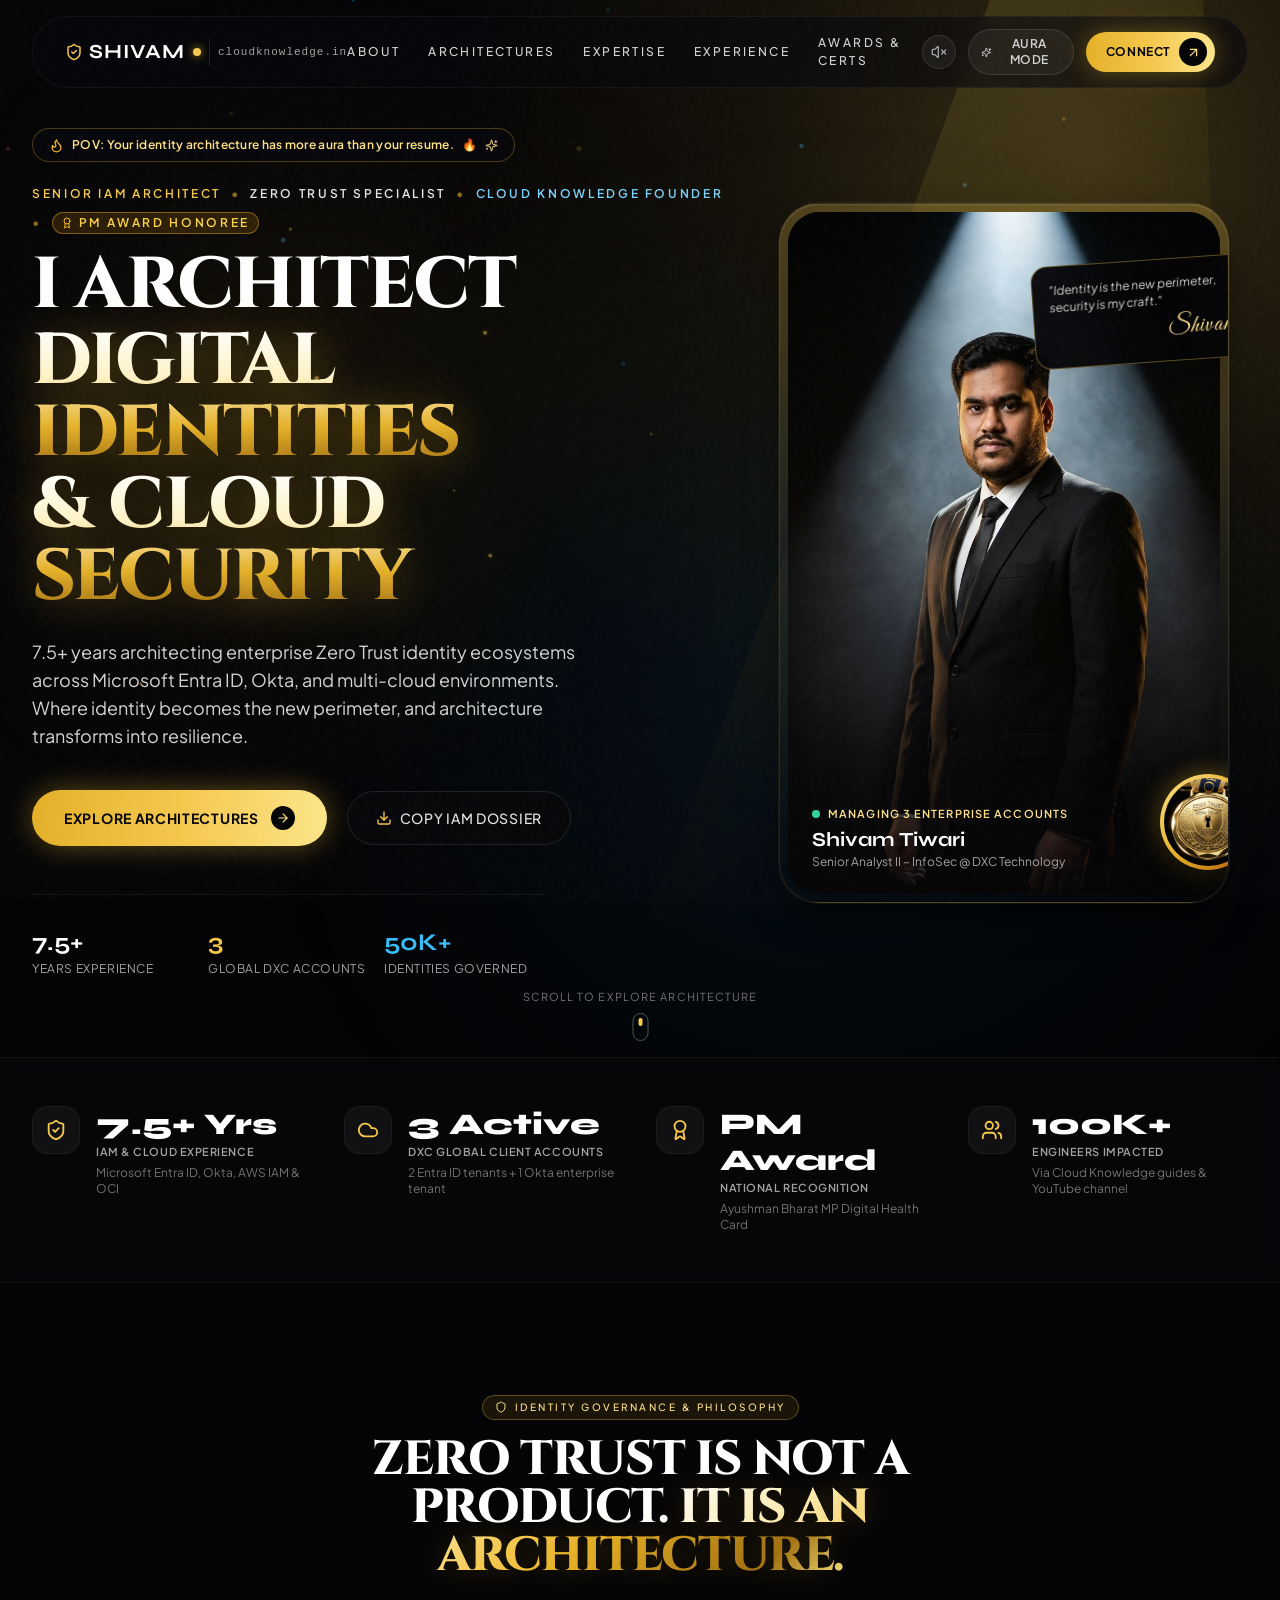
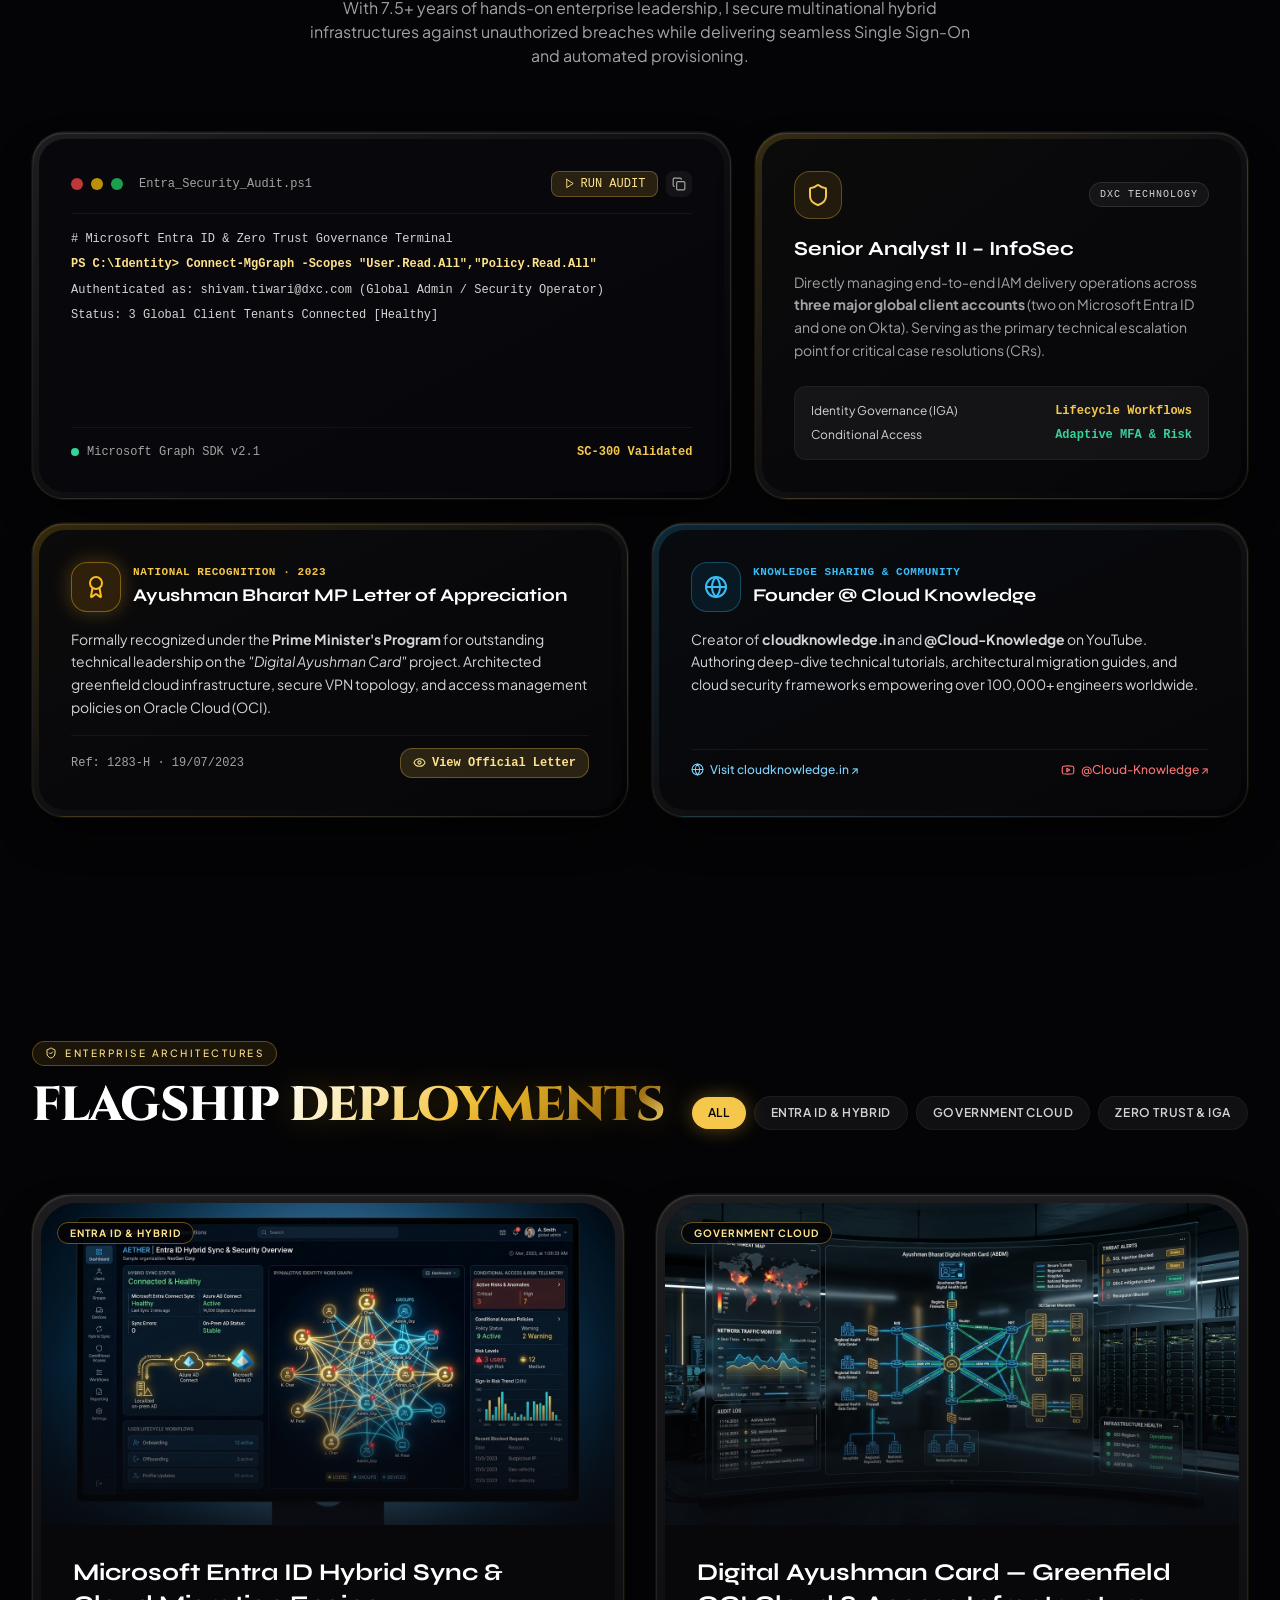
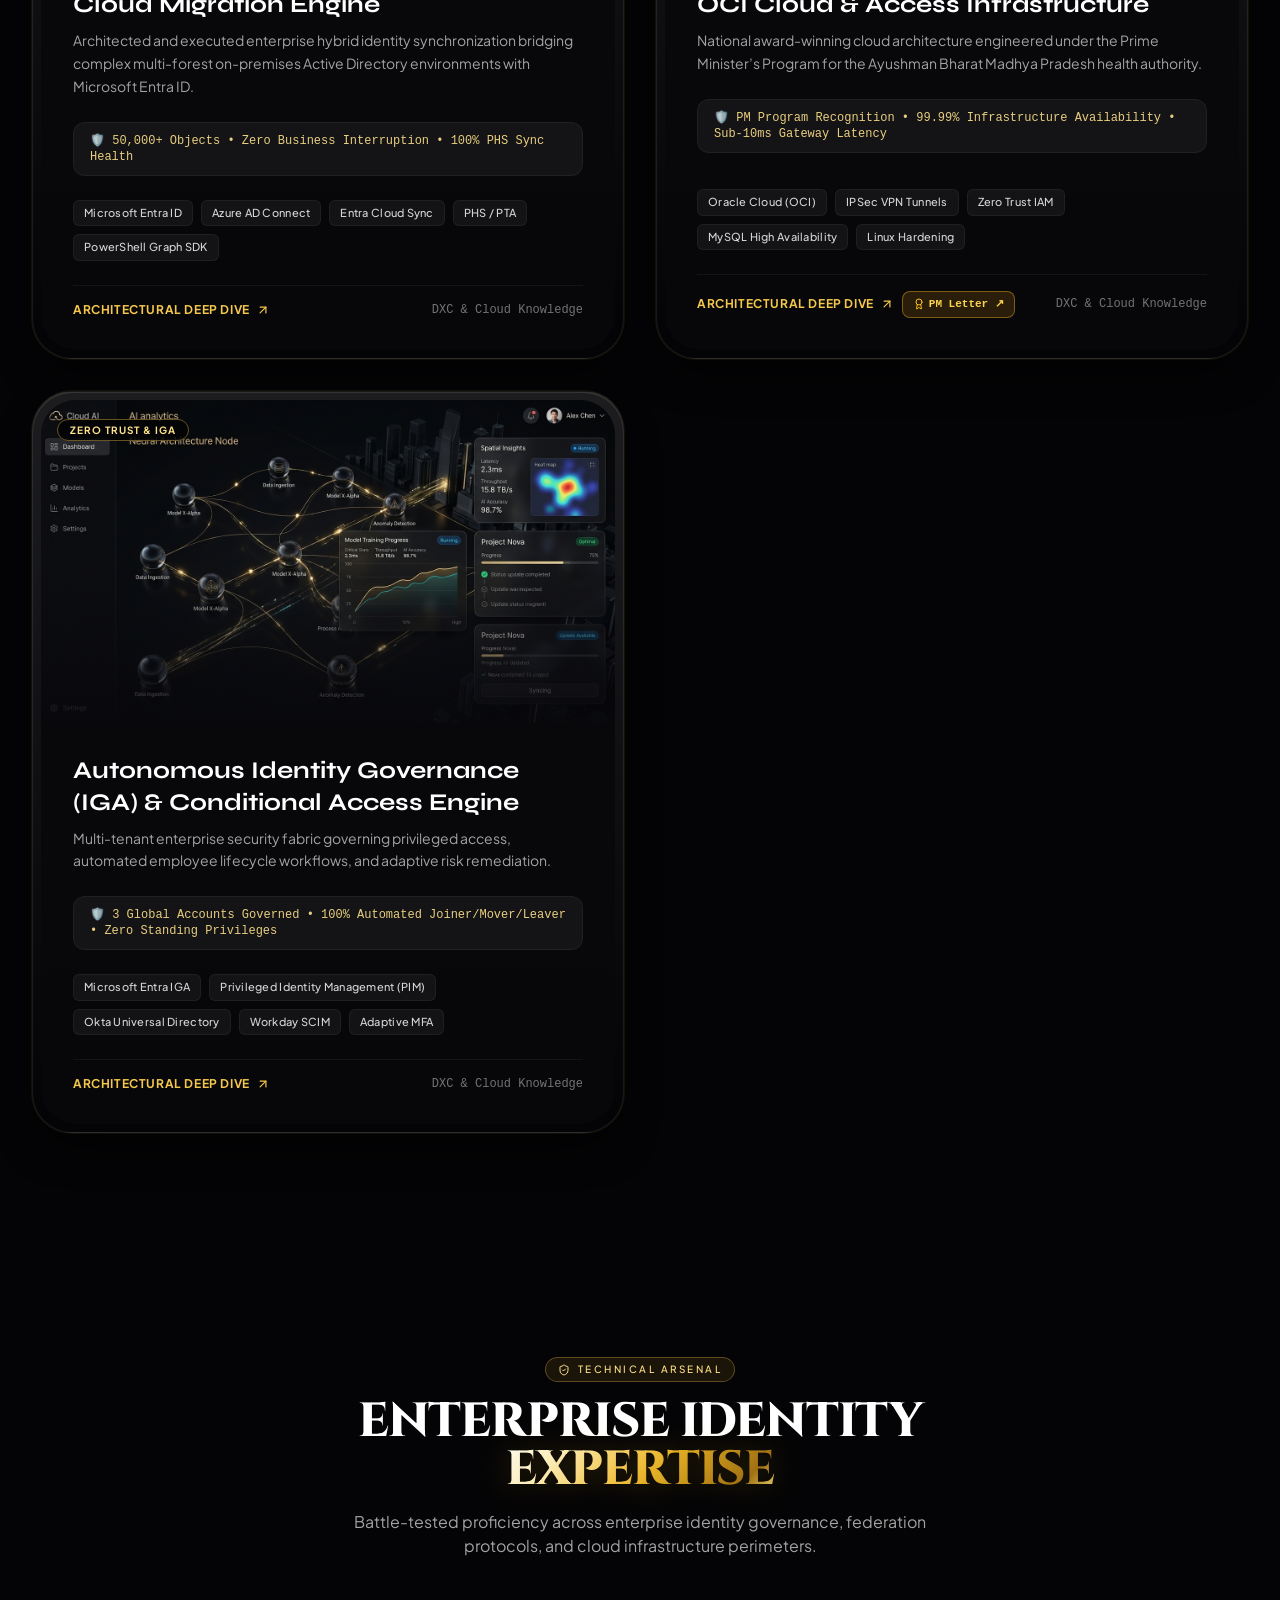
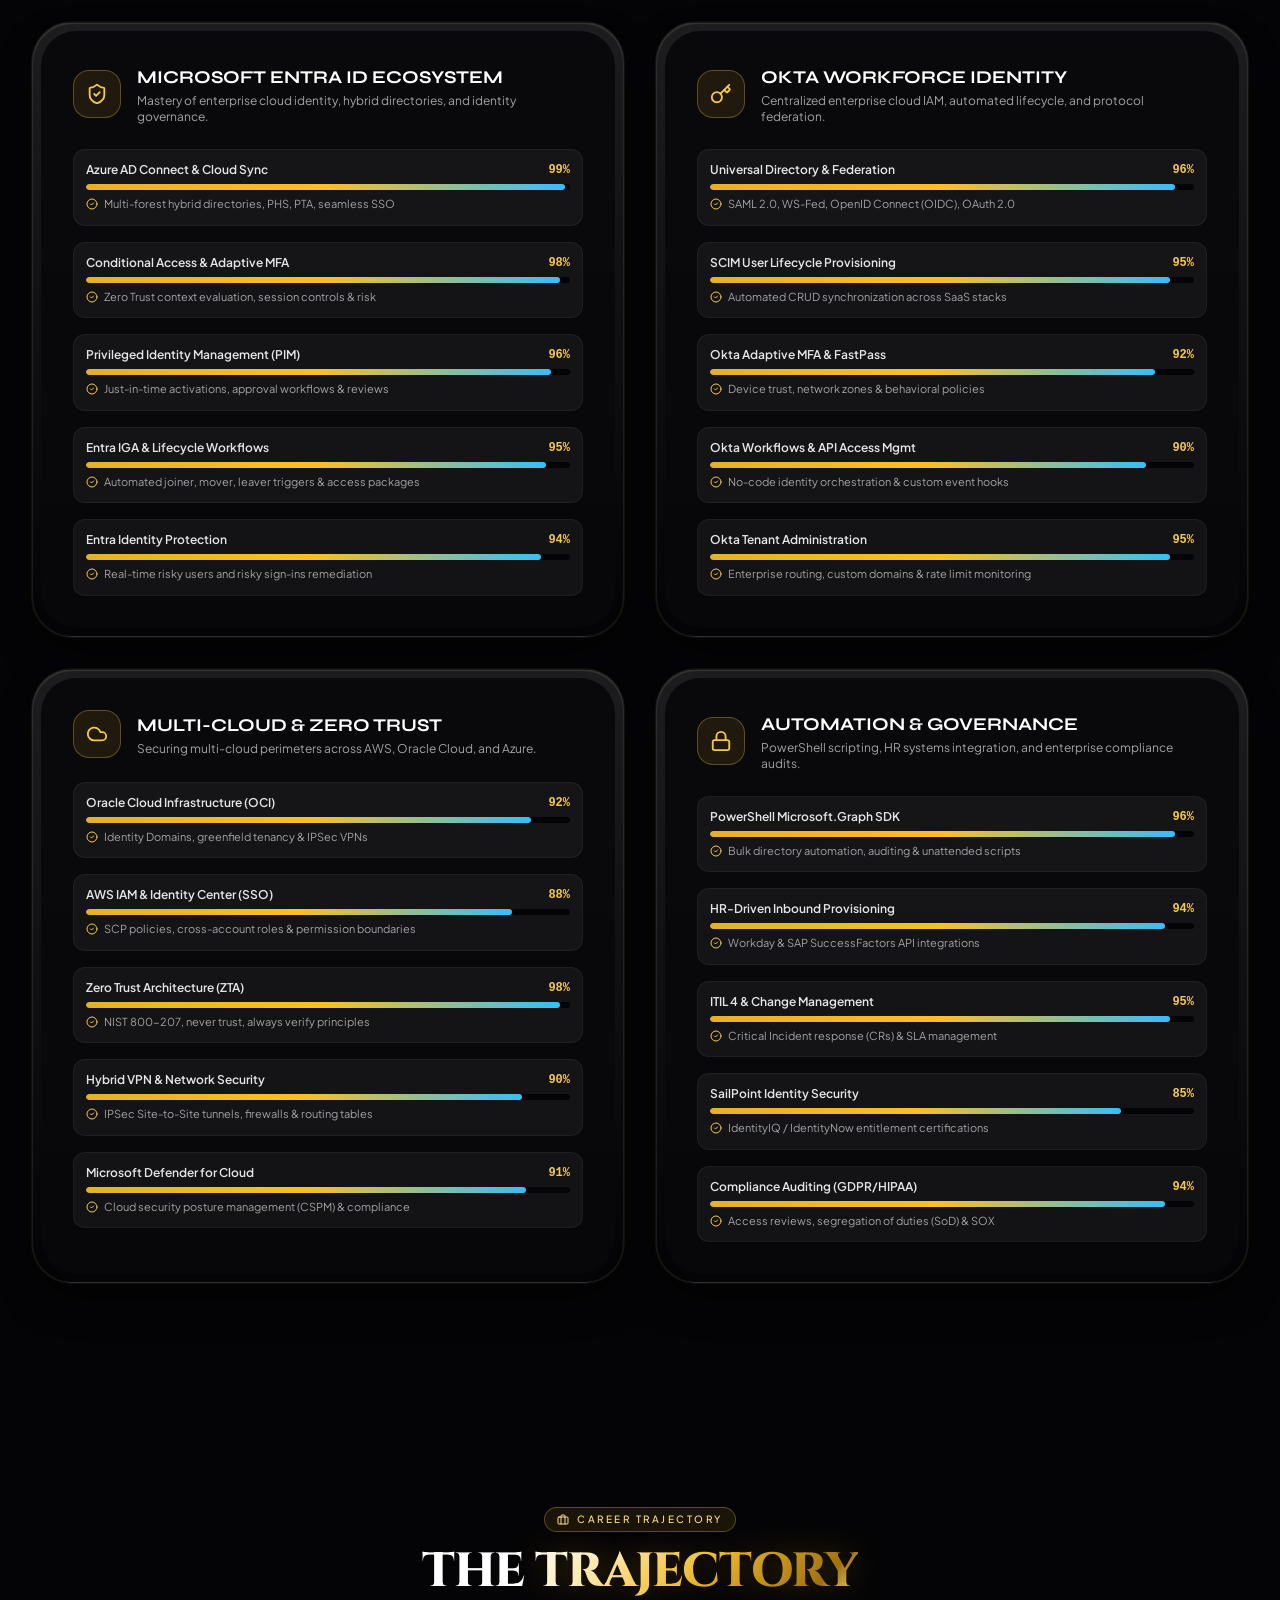
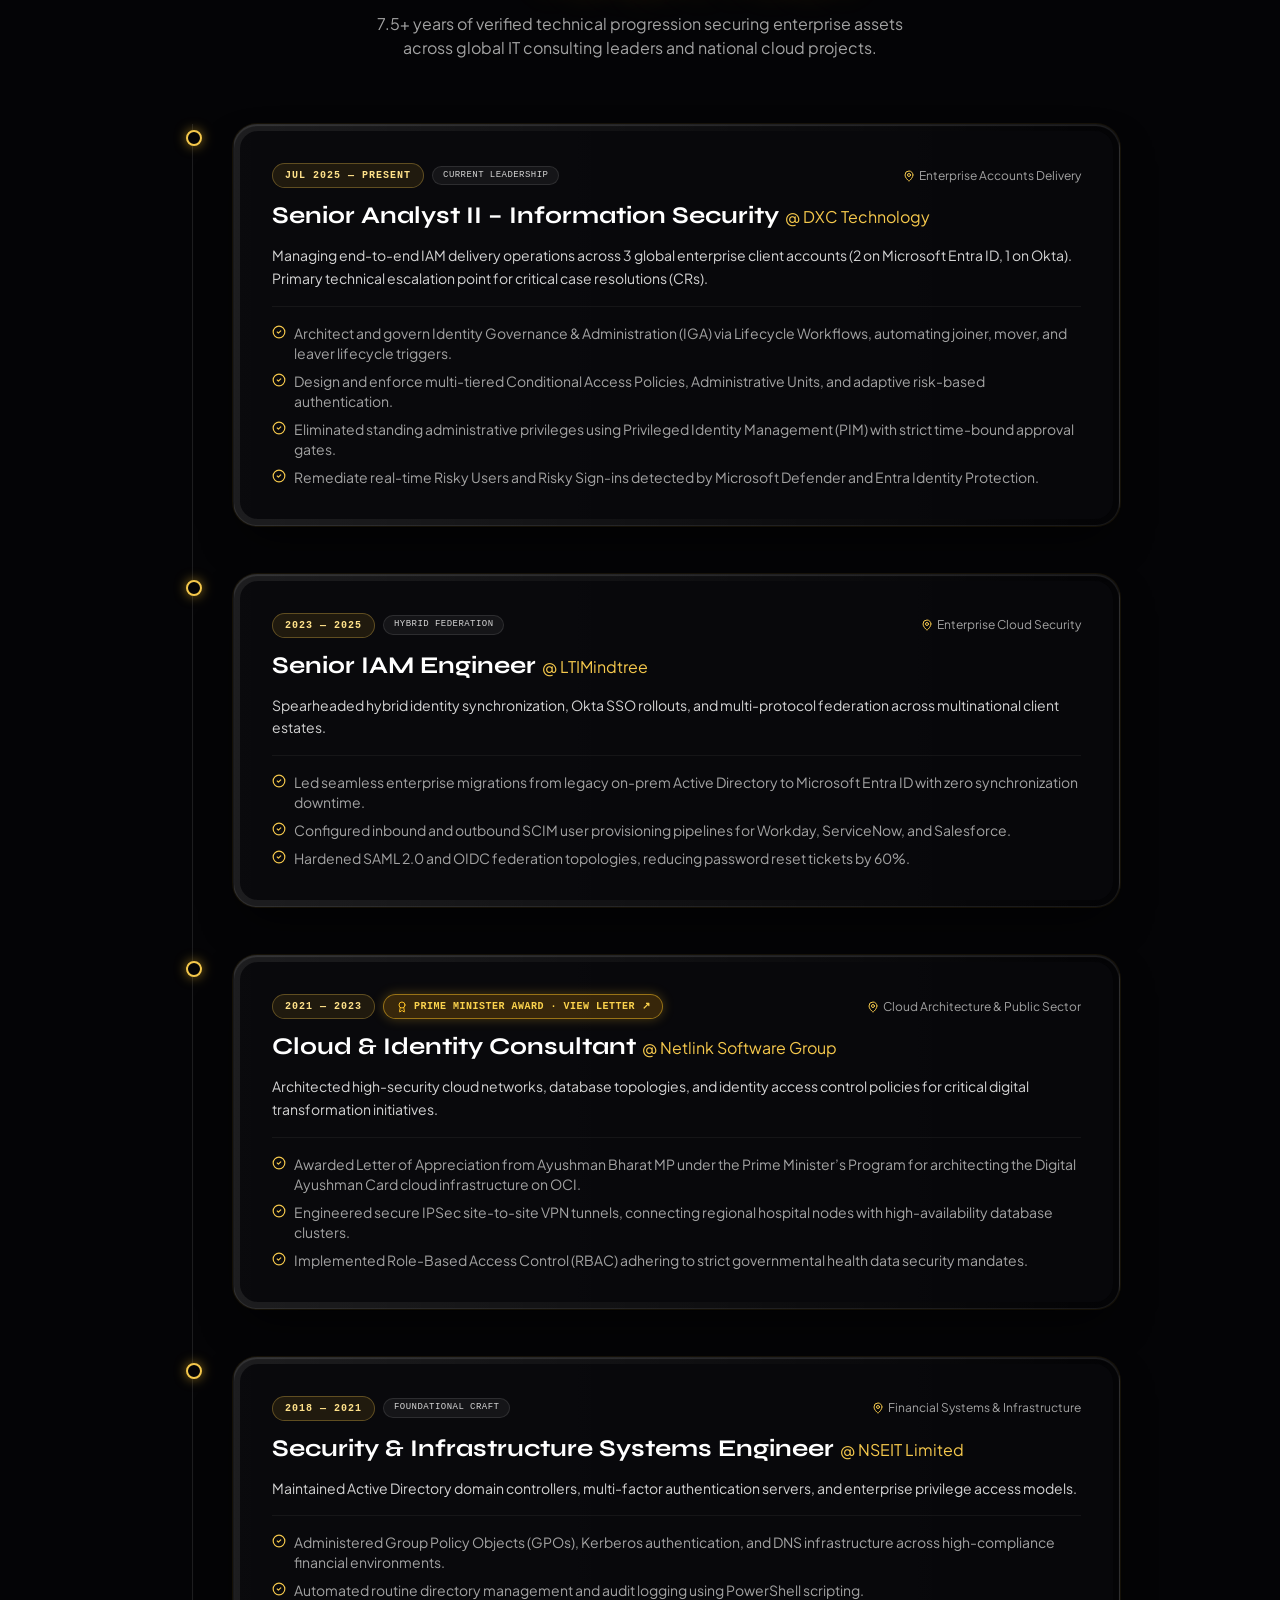
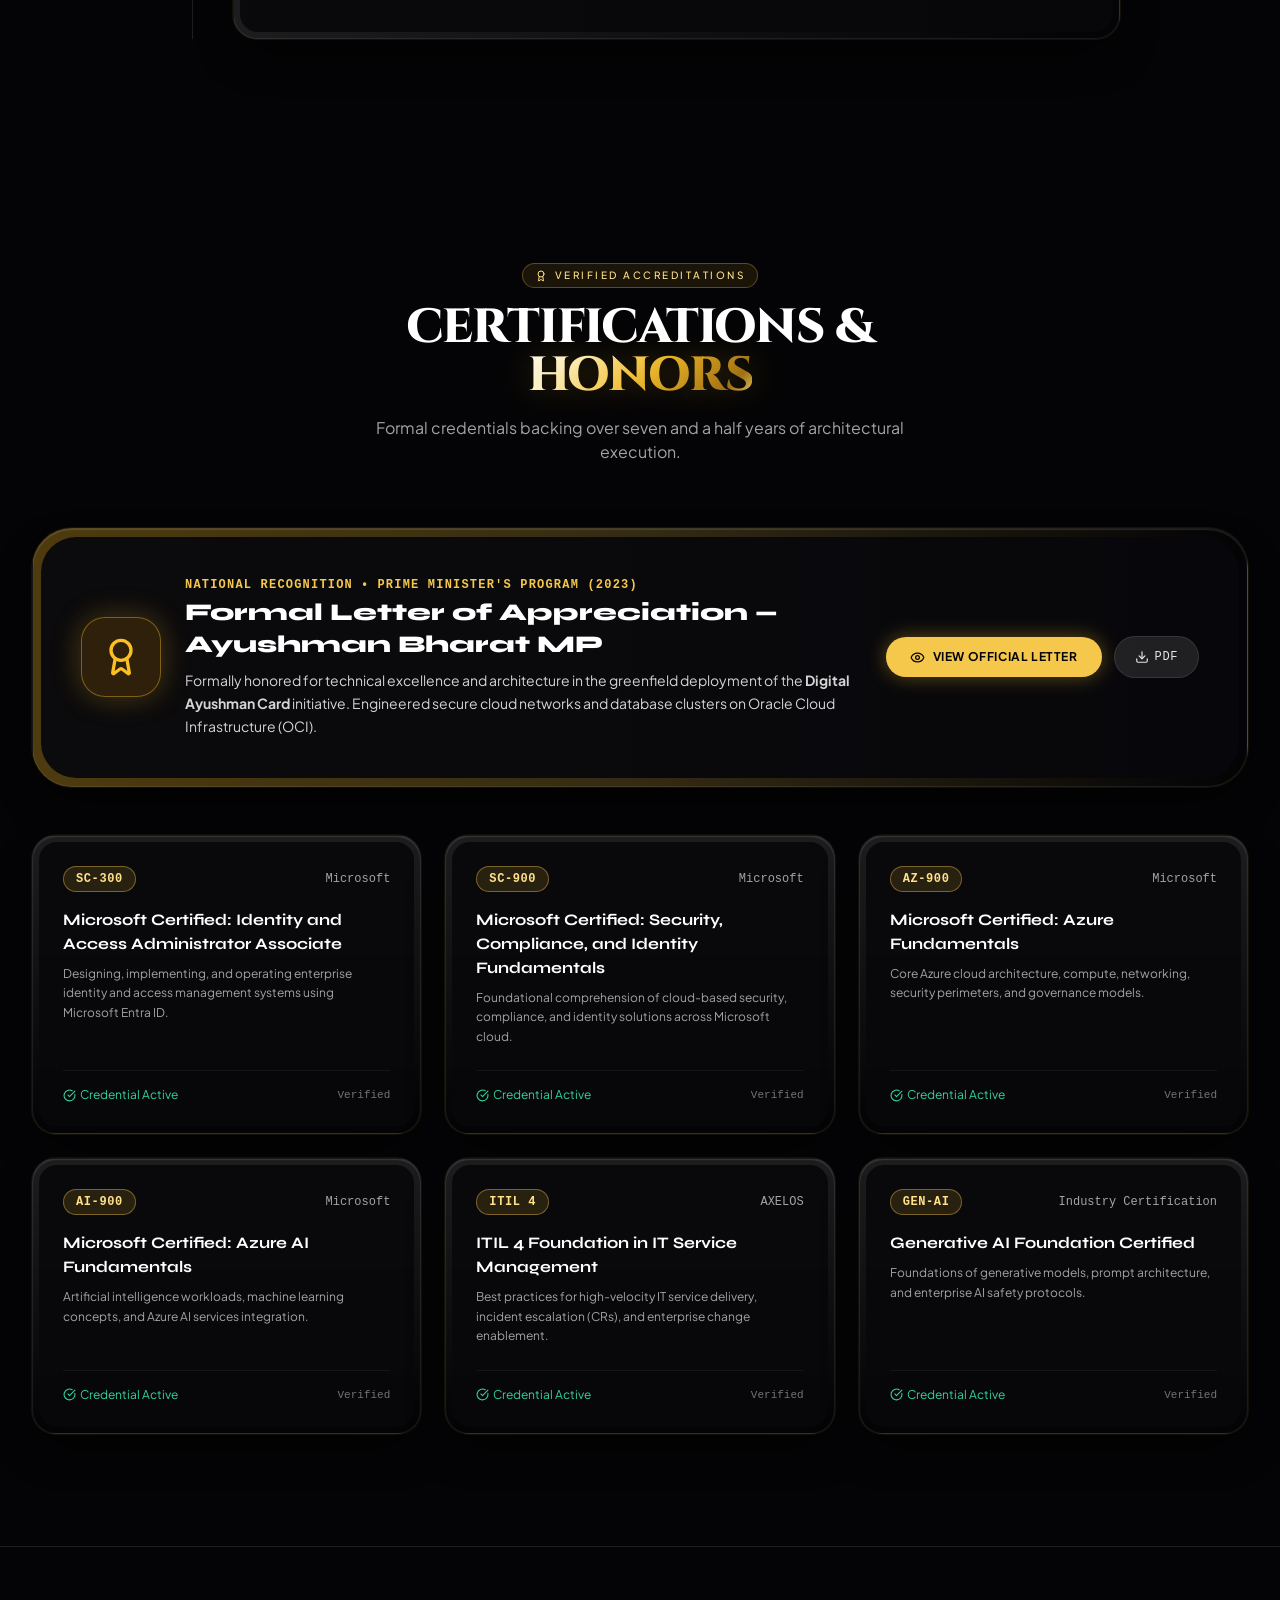
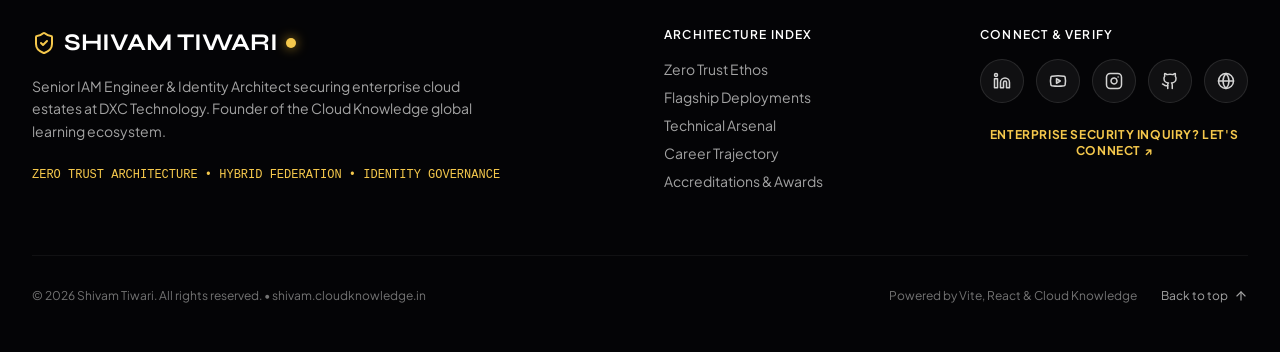
==== commit c91e7514: "Attach official Prime Minister's Programme appreciation letter modal, high-res assets, and interacti" ====
--- a/index.html
+++ b/index.html
@@ -11,8 +11,8 @@
     <link rel="preconnect" href="https://fonts.googleapis.com">
     <link rel="preconnect" href="https://fonts.gstatic.com" crossorigin>
     <link href="https://fonts.googleapis.com/css2?family=Cinzel:wght@600;700;800;900&family=Great+Vibes&family=Plus+Jakarta+Sans:ital,wght@0,300;0,400;0,500;0,600;0,700;1,400&family=Syne:wght@600;700;800&family=JetBrains+Mono:wght@400;500;600&display=swap" rel="stylesheet">
-    <script type="module" crossorigin src="./assets/index-CKtd_8TE.js"></script>
-    <link rel="stylesheet" crossorigin href="./assets/index-4BdzQ3_7.css">
+    <script type="module" crossorigin src="./assets/index-B2HJQROW.js"></script>
+    <link rel="stylesheet" crossorigin href="./assets/index-Cj6xNHz-.css">
   </head>
   <body class="bg-obsidian-950 text-[#e4e4eb] antialiased selection:bg-gold-500 selection:text-black min-h-screen overflow-x-hidden font-sans">
     <div id="root"></div>
--- a/assets/index-Cj6xNHz-.css
+++ b/assets/index-Cj6xNHz-.css
@@ -0,0 +1 @@
+*,:before,:after{--tw-border-spacing-x: 0;--tw-border-spacing-y: 0;--tw-translate-x: 0;--tw-translate-y: 0;--tw-rotate: 0;--tw-skew-x: 0;--tw-skew-y: 0;--tw-scale-x: 1;--tw-scale-y: 1;--tw-pan-x: ;--tw-pan-y: ;--tw-pinch-zoom: ;--tw-scroll-snap-strictness: proximity;--tw-gradient-from-position: ;--tw-gradient-via-position: ;--tw-gradient-to-position: ;--tw-ordinal: ;--tw-slashed-zero: ;--tw-numeric-figure: ;--tw-numeric-spacing: ;--tw-numeric-fraction: ;--tw-ring-inset: ;--tw-ring-offset-width: 0px;--tw-ring-offset-color: #fff;--tw-ring-color: rgb(59 130 246 / .5);--tw-ring-offset-shadow: 0 0 #0000;--tw-ring-shadow: 0 0 #0000;--tw-shadow: 0 0 #0000;--tw-shadow-colored: 0 0 #0000;--tw-blur: ;--tw-brightness: ;--tw-contrast: ;--tw-grayscale: ;--tw-hue-rotate: ;--tw-invert: ;--tw-saturate: ;--tw-sepia: ;--tw-drop-shadow: ;--tw-backdrop-blur: ;--tw-backdrop-brightness: ;--tw-backdrop-contrast: ;--tw-backdrop-grayscale: ;--tw-backdrop-hue-rotate: ;--tw-backdrop-invert: ;--tw-backdrop-opacity: ;--tw-backdrop-saturate: ;--tw-backdrop-sepia: ;--tw-contain-size: ;--tw-contain-layout: ;--tw-contain-paint: ;--tw-contain-style: }::backdrop{--tw-border-spacing-x: 0;--tw-border-spacing-y: 0;--tw-translate-x: 0;--tw-translate-y: 0;--tw-rotate: 0;--tw-skew-x: 0;--tw-skew-y: 0;--tw-scale-x: 1;--tw-scale-y: 1;--tw-pan-x: ;--tw-pan-y: ;--tw-pinch-zoom: ;--tw-scroll-snap-strictness: proximity;--tw-gradient-from-position: ;--tw-gradient-via-position: ;--tw-gradient-to-position: ;--tw-ordinal: ;--tw-slashed-zero: ;--tw-numeric-figure: ;--tw-numeric-spacing: ;--tw-numeric-fraction: ;--tw-ring-inset: ;--tw-ring-offset-width: 0px;--tw-ring-offset-color: #fff;--tw-ring-color: rgb(59 130 246 / .5);--tw-ring-offset-shadow: 0 0 #0000;--tw-ring-shadow: 0 0 #0000;--tw-shadow: 0 0 #0000;--tw-shadow-colored: 0 0 #0000;--tw-blur: ;--tw-brightness: ;--tw-contrast: ;--tw-grayscale: ;--tw-hue-rotate: ;--tw-invert: ;--tw-saturate: ;--tw-sepia: ;--tw-drop-shadow: ;--tw-backdrop-blur: ;--tw-backdrop-brightness: ;--tw-backdrop-contrast: ;--tw-backdrop-grayscale: ;--tw-backdrop-hue-rotate: ;--tw-backdrop-invert: ;--tw-backdrop-opacity: ;--tw-backdrop-saturate: ;--tw-backdrop-sepia: ;--tw-contain-size: ;--tw-contain-layout: ;--tw-contain-paint: ;--tw-contain-style: }*,:before,:after{box-sizing:border-box;border-width:0;border-style:solid;border-color:#e5e7eb}:before,:after{--tw-content: ""}html,:host{line-height:1.5;-webkit-text-size-adjust:100%;-moz-tab-size:4;-o-tab-size:4;tab-size:4;font-family:Plus Jakarta Sans,system-ui,sans-serif;font-feature-settings:normal;font-variation-settings:normal;-webkit-tap-highlight-color:transparent}body{margin:0;line-height:inherit}hr{height:0;color:inherit;border-top-width:1px}abbr:where([title]){-webkit-text-decoration:underline dotted;text-decoration:underline dotted}h1,h2,h3,h4,h5,h6{font-size:inherit;font-weight:inherit}a{color:inherit;text-decoration:inherit}b,strong{font-weight:bolder}code,kbd,samp,pre{font-family:ui-monospace,Menlo,Monaco,monospace;font-feature-settings:normal;font-variation-settings:normal;font-size:1em}small{font-size:80%}sub,sup{font-size:75%;line-height:0;position:relative;vertical-align:baseline}sub{bottom:-.25em}sup{top:-.5em}table{text-indent:0;border-color:inherit;border-collapse:collapse}button,input,optgroup,select,textarea{font-family:inherit;font-feature-settings:inherit;font-variation-settings:inherit;font-size:100%;font-weight:inherit;line-height:inherit;letter-spacing:inherit;color:inherit;margin:0;padding:0}button,select{text-transform:none}button,input:where([type=button]),input:where([type=reset]),input:where([type=submit]){-webkit-appearance:button;background-color:transparent;background-image:none}:-moz-focusring{outline:auto}:-moz-ui-invalid{box-shadow:none}progress{vertical-align:baseline}::-webkit-inner-spin-button,::-webkit-outer-spin-button{height:auto}[type=search]{-webkit-appearance:textfield;outline-offset:-2px}::-webkit-search-decoration{-webkit-appearance:none}::-webkit-file-upload-button{-webkit-appearance:button;font:inherit}summary{display:list-item}blockquote,dl,dd,h1,h2,h3,h4,h5,h6,hr,figure,p,pre{margin:0}fieldset{margin:0;padding:0}legend{padding:0}ol,ul,menu{list-style:none;margin:0;padding:0}dialog{padding:0}textarea{resize:vertical}input::-moz-placeholder,textarea::-moz-placeholder{opacity:1;color:#9ca3af}input::placeholder,textarea::placeholder{opacity:1;color:#9ca3af}button,[role=button]{cursor:pointer}:disabled{cursor:default}img,svg,video,canvas,audio,iframe,embed,object{display:block;vertical-align:middle}img,video{max-width:100%;height:auto}[hidden]:where(:not([hidden=until-found])){display:none}.pointer-events-none{pointer-events:none}.fixed{position:fixed}.absolute{position:absolute}.relative{position:relative}.sticky{position:sticky}.inset-0{top:0;right:0;bottom:0;left:0}.-left-\[31px\]{left:-31px}.bottom-0{bottom:0}.bottom-4{bottom:1rem}.bottom-6{bottom:1.5rem}.bottom-8{bottom:2rem}.bottom-\[10\%\]{bottom:10%}.left-0{left:0}.left-1\/2{left:50%}.left-4{left:1rem}.left-6{left:1.5rem}.left-\[8\%\]{left:8%}.right-0{right:0}.right-4{right:1rem}.right-6{right:1.5rem}.right-\[-10px\]{right:-10px}.right-\[-15px\]{right:-15px}.right-\[15\%\]{right:15%}.right-\[3\%\]{right:3%}.top-0{top:0}.top-1\.5{top:.375rem}.top-14{top:3.5rem}.top-2{top:.5rem}.top-4{top:1rem}.top-6{top:1.5rem}.top-\[-10\%\]{top:-10%}.top-\[20\%\]{top:20%}.z-10{z-index:10}.z-20{z-index:20}.z-30{z-index:30}.z-40{z-index:40}.z-50{z-index:50}.mx-auto{margin-left:auto;margin-right:auto}.my-3{margin-top:.75rem;margin-bottom:.75rem}.my-auto{margin-top:auto;margin-bottom:auto}.mb-1{margin-bottom:.25rem}.mb-1\.5{margin-bottom:.375rem}.mb-10{margin-bottom:2.5rem}.mb-12{margin-bottom:3rem}.mb-16{margin-bottom:4rem}.mb-2{margin-bottom:.5rem}.mb-3{margin-bottom:.75rem}.mb-4{margin-bottom:1rem}.mb-6{margin-bottom:1.5rem}.mb-8{margin-bottom:2rem}.ml-2{margin-left:.5rem}.ml-4{margin-left:1rem}.mt-0\.5{margin-top:.125rem}.mt-1{margin-top:.25rem}.mt-1\.5{margin-top:.375rem}.mt-12{margin-top:3rem}.mt-2{margin-top:.5rem}.mt-3{margin-top:.75rem}.mt-4{margin-top:1rem}.mt-6{margin-top:1.5rem}.mt-8{margin-top:2rem}.block{display:block}.inline-block{display:inline-block}.flex{display:flex}.inline-flex{display:inline-flex}.grid{display:grid}.hidden{display:none}.aspect-\[9\/14\]{aspect-ratio:9/14}.aspect-video{aspect-ratio:16 / 9}.h-1\.5{height:.375rem}.h-12{height:3rem}.h-14{height:3.5rem}.h-16{height:4rem}.h-2{height:.5rem}.h-2\.5{height:.625rem}.h-20{height:5rem}.h-24{height:6rem}.h-3{height:.75rem}.h-4{height:1rem}.h-6{height:1.5rem}.h-7{height:1.75rem}.h-\[1150px\]{height:1150px}.h-\[2px\]{height:2px}.h-\[420px\]{height:420px}.h-\[520px\]{height:520px}.h-auto{height:auto}.h-full{height:100%}.max-h-\[260px\]{max-height:260px}.max-h-\[85vh\]{max-height:85vh}.max-h-\[92vh\]{max-height:92vh}.max-h-\[calc\(92vh-12px\)\]{max-height:calc(92vh - 12px)}.min-h-\[100dvh\]{min-height:100dvh}.min-h-screen{min-height:100vh}.w-0{width:0px}.w-1{width:.25rem}.w-12{width:3rem}.w-14{width:3.5rem}.w-16{width:4rem}.w-2{width:.5rem}.w-2\.5{width:.625rem}.w-20{width:5rem}.w-24{width:6rem}.w-3{width:.75rem}.w-4{width:1rem}.w-6{width:1.5rem}.w-7{width:1.75rem}.w-\[420px\]{width:420px}.w-\[520px\]{width:520px}.w-\[850px\]{width:850px}.w-full{width:100%}.max-w-2xl{max-width:42rem}.max-w-3xl{max-width:48rem}.max-w-4xl{max-width:56rem}.max-w-5xl{max-width:64rem}.max-w-7xl{max-width:80rem}.max-w-\[220px\]{max-width:220px}.max-w-\[450px\]{max-width:450px}.max-w-lg{max-width:32rem}.max-w-md{max-width:28rem}.max-w-none{max-width:none}.max-w-xl{max-width:36rem}.flex-1{flex:1 1 0%}.flex-shrink-0{flex-shrink:0}.-translate-x-1\/2{--tw-translate-x: -50%;transform:translate(var(--tw-translate-x),var(--tw-translate-y)) rotate(var(--tw-rotate)) skew(var(--tw-skew-x)) skewY(var(--tw-skew-y)) scaleX(var(--tw-scale-x)) scaleY(var(--tw-scale-y))}.rotate-\[-4deg\]{--tw-rotate: -4deg;transform:translate(var(--tw-translate-x),var(--tw-translate-y)) rotate(var(--tw-rotate)) skew(var(--tw-skew-x)) skewY(var(--tw-skew-y)) scaleX(var(--tw-scale-x)) scaleY(var(--tw-scale-y))}.transform{transform:translate(var(--tw-translate-x),var(--tw-translate-y)) rotate(var(--tw-rotate)) skew(var(--tw-skew-x)) skewY(var(--tw-skew-y)) scaleX(var(--tw-scale-x)) scaleY(var(--tw-scale-y))}@keyframes bounce{0%,to{transform:translateY(-25%);animation-timing-function:cubic-bezier(.8,0,1,1)}50%{transform:none;animation-timing-function:cubic-bezier(0,0,.2,1)}}.animate-bounce{animation:bounce 1s infinite}@keyframes float{0%,to{transform:translateY(0) rotate(0)}50%{transform:translateY(-14px) rotate(2deg)}}.animate-float-slow{animation:float 8s ease-in-out infinite}@keyframes ping{75%,to{transform:scale(2);opacity:0}}.animate-ping{animation:ping 1s cubic-bezier(0,0,.2,1) infinite}@keyframes pulse{50%{opacity:.5}}.animate-pulse{animation:pulse 2s cubic-bezier(.4,0,.6,1) infinite}.animate-spin{animation:spin 1s linear infinite}@keyframes spin{to{transform:rotate(360deg)}}.animate-spin-very-slow{animation:spin 30s linear infinite}.cursor-default{cursor:default}.cursor-pointer{cursor:pointer}.cursor-zoom-in{cursor:zoom-in}.cursor-zoom-out{cursor:zoom-out}.select-none{-webkit-user-select:none;-moz-user-select:none;user-select:none}.resize-none{resize:none}.resize{resize:both}.grid-cols-1{grid-template-columns:repeat(1,minmax(0,1fr))}.grid-cols-2{grid-template-columns:repeat(2,minmax(0,1fr))}.grid-cols-3{grid-template-columns:repeat(3,minmax(0,1fr))}.flex-col{flex-direction:column}.flex-wrap{flex-wrap:wrap}.items-start{align-items:flex-start}.items-end{align-items:flex-end}.items-center{align-items:center}.justify-center{justify-content:center}.justify-between{justify-content:space-between}.gap-1{gap:.25rem}.gap-1\.5{gap:.375rem}.gap-12{gap:3rem}.gap-2{gap:.5rem}.gap-3{gap:.75rem}.gap-4{gap:1rem}.gap-6{gap:1.5rem}.gap-7{gap:1.75rem}.gap-8{gap:2rem}.space-y-1>:not([hidden])~:not([hidden]){--tw-space-y-reverse: 0;margin-top:calc(.25rem * calc(1 - var(--tw-space-y-reverse)));margin-bottom:calc(.25rem * var(--tw-space-y-reverse))}.space-y-1\.5>:not([hidden])~:not([hidden]){--tw-space-y-reverse: 0;margin-top:calc(.375rem * calc(1 - var(--tw-space-y-reverse)));margin-bottom:calc(.375rem * var(--tw-space-y-reverse))}.space-y-12>:not([hidden])~:not([hidden]){--tw-space-y-reverse: 0;margin-top:calc(3rem * calc(1 - var(--tw-space-y-reverse)));margin-bottom:calc(3rem * var(--tw-space-y-reverse))}.space-y-2>:not([hidden])~:not([hidden]){--tw-space-y-reverse: 0;margin-top:calc(.5rem * calc(1 - var(--tw-space-y-reverse)));margin-bottom:calc(.5rem * var(--tw-space-y-reverse))}.space-y-4>:not([hidden])~:not([hidden]){--tw-space-y-reverse: 0;margin-top:calc(1rem * calc(1 - var(--tw-space-y-reverse)));margin-bottom:calc(1rem * var(--tw-space-y-reverse))}.self-end{align-self:flex-end}.overflow-hidden{overflow:hidden}.overflow-y-auto{overflow-y:auto}.overflow-x-hidden{overflow-x:hidden}.scroll-smooth{scroll-behavior:smooth}.truncate{overflow:hidden;text-overflow:ellipsis;white-space:nowrap}.rounded-2xl{border-radius:1rem}.rounded-3xl{border-radius:1.5rem}.rounded-\[2\.2rem\]{border-radius:2.2rem}.rounded-\[2\.5rem\]{border-radius:2.5rem}.rounded-\[2rem\]{border-radius:2rem}.rounded-\[calc\(1\.5rem-0\.375rem\)\]{border-radius:1.125rem}.rounded-\[calc\(2rem-0\.375rem\)\]{border-radius:1.625rem}.rounded-full{border-radius:9999px}.rounded-lg{border-radius:.5rem}.rounded-md{border-radius:.375rem}.rounded-xl{border-radius:.75rem}.border{border-width:1px}.border-2{border-width:2px}.border-y{border-top-width:1px;border-bottom-width:1px}.border-b{border-bottom-width:1px}.border-l{border-left-width:1px}.border-l-4{border-left-width:4px}.border-t{border-top-width:1px}.border-amber-400\/40{border-color:#fbbf2466}.border-amber-400\/50{border-color:#fbbf2480}.border-gold-300{--tw-border-opacity: 1;border-color:rgb(255 226 138 / var(--tw-border-opacity, 1))}.border-gold-400{--tw-border-opacity: 1;border-color:rgb(245 200 76 / var(--tw-border-opacity, 1))}.border-gold-400\/20{border-color:#f5c84c33}.border-gold-400\/30{border-color:#f5c84c4d}.border-gold-400\/35{border-color:#f5c84c59}.border-gold-400\/40{border-color:#f5c84c66}.border-gold-400\/50{border-color:#f5c84c80}.border-gold-500\/30{border-color:#e5b1284d}.border-neutral-600{--tw-border-opacity: 1;border-color:rgb(82 82 82 / var(--tw-border-opacity, 1))}.border-sky-400\/30{border-color:#38bdf84d}.border-white\/10{border-color:#ffffff1a}.border-white\/5{border-color:#ffffff0d}.bg-amber-400{--tw-bg-opacity: 1;background-color:rgb(251 191 36 / var(--tw-bg-opacity, 1))}.bg-amber-500\/15{background-color:#f59e0b26}.bg-amber-500\/20{background-color:#f59e0b33}.bg-black\/60{background-color:#0009}.bg-black\/85{background-color:#000000d9}.bg-black\/90{background-color:#000000e6}.bg-emerald-400{--tw-bg-opacity: 1;background-color:rgb(52 211 153 / var(--tw-bg-opacity, 1))}.bg-gold-400{--tw-bg-opacity: 1;background-color:rgb(245 200 76 / var(--tw-bg-opacity, 1))}.bg-gold-400\/15{background-color:#f5c84c26}.bg-gold-500{--tw-bg-opacity: 1;background-color:rgb(229 177 40 / var(--tw-bg-opacity, 1))}.bg-gold-500\/10{background-color:#e5b1281a}.bg-gold-500\/15{background-color:#e5b12826}.bg-gold-500\/20{background-color:#e5b12833}.bg-gold-600\/10{background-color:#c590171a}.bg-green-500\/80{background-color:#22c55ecc}.bg-obsidian-850{--tw-bg-opacity: 1;background-color:rgb(14 14 20 / var(--tw-bg-opacity, 1))}.bg-obsidian-900{--tw-bg-opacity: 1;background-color:rgb(8 8 12 / var(--tw-bg-opacity, 1))}.bg-obsidian-900\/50{background-color:#08080c80}.bg-obsidian-900\/60{background-color:#08080c99}.bg-obsidian-900\/80{background-color:#08080ccc}.bg-obsidian-900\/90{background-color:#08080ce6}.bg-obsidian-900\/95{background-color:#08080cf2}.bg-obsidian-950{--tw-bg-opacity: 1;background-color:rgb(4 4 6 / var(--tw-bg-opacity, 1))}.bg-obsidian-950\/85{background-color:#040406d9}.bg-obsidian-950\/95{background-color:#040406f2}.bg-red-500\/80{background-color:#ef4444cc}.bg-sky-500\/10{background-color:#0ea5e91a}.bg-white{--tw-bg-opacity: 1;background-color:rgb(255 255 255 / var(--tw-bg-opacity, 1))}.bg-white\/10{background-color:#ffffff1a}.bg-white\/5{background-color:#ffffff0d}.bg-white\/\[0\.03\]{background-color:#ffffff08}.bg-yellow-500\/80{background-color:#eab308cc}.bg-gradient-to-b{background-image:linear-gradient(to bottom,var(--tw-gradient-stops))}.bg-gradient-to-br{background-image:linear-gradient(to bottom right,var(--tw-gradient-stops))}.bg-gradient-to-r{background-image:linear-gradient(to right,var(--tw-gradient-stops))}.bg-gradient-to-t{background-image:linear-gradient(to top,var(--tw-gradient-stops))}.from-amber-400\/20{--tw-gradient-from: rgb(251 191 36 / .2) var(--tw-gradient-from-position);--tw-gradient-to: rgb(251 191 36 / 0) var(--tw-gradient-to-position);--tw-gradient-stops: var(--tw-gradient-from), var(--tw-gradient-to)}.from-amber-400\/30{--tw-gradient-from: rgb(251 191 36 / .3) var(--tw-gradient-from-position);--tw-gradient-to: rgb(251 191 36 / 0) var(--tw-gradient-to-position);--tw-gradient-stops: var(--tw-gradient-from), var(--tw-gradient-to)}.from-amber-400\/40{--tw-gradient-from: rgb(251 191 36 / .4) var(--tw-gradient-from-position);--tw-gradient-to: rgb(251 191 36 / 0) var(--tw-gradient-to-position);--tw-gradient-stops: var(--tw-gradient-from), var(--tw-gradient-to)}.from-amber-500\/10{--tw-gradient-from: rgb(245 158 11 / .1) var(--tw-gradient-from-position);--tw-gradient-to: rgb(245 158 11 / 0) var(--tw-gradient-to-position);--tw-gradient-stops: var(--tw-gradient-from), var(--tw-gradient-to)}.from-gold-300{--tw-gradient-from: #ffe28a var(--tw-gradient-from-position);--tw-gradient-to: rgb(255 226 138 / 0) var(--tw-gradient-to-position);--tw-gradient-stops: var(--tw-gradient-from), var(--tw-gradient-to)}.from-gold-400{--tw-gradient-from: #f5c84c var(--tw-gradient-from-position);--tw-gradient-to: rgb(245 200 76 / 0) var(--tw-gradient-to-position);--tw-gradient-stops: var(--tw-gradient-from), var(--tw-gradient-to)}.from-gold-400\/20{--tw-gradient-from: rgb(245 200 76 / .2) var(--tw-gradient-from-position);--tw-gradient-to: rgb(245 200 76 / 0) var(--tw-gradient-to-position);--tw-gradient-stops: var(--tw-gradient-from), var(--tw-gradient-to)}.from-gold-400\/25{--tw-gradient-from: rgb(245 200 76 / .25) var(--tw-gradient-from-position);--tw-gradient-to: rgb(245 200 76 / 0) var(--tw-gradient-to-position);--tw-gradient-stops: var(--tw-gradient-from), var(--tw-gradient-to)}.from-gold-400\/30{--tw-gradient-from: rgb(245 200 76 / .3) var(--tw-gradient-from-position);--tw-gradient-to: rgb(245 200 76 / 0) var(--tw-gradient-to-position);--tw-gradient-stops: var(--tw-gradient-from), var(--tw-gradient-to)}.from-gold-400\/35{--tw-gradient-from: rgb(245 200 76 / .35) var(--tw-gradient-from-position);--tw-gradient-to: rgb(245 200 76 / 0) var(--tw-gradient-to-position);--tw-gradient-stops: var(--tw-gradient-from), var(--tw-gradient-to)}.from-gold-500{--tw-gradient-from: #e5b128 var(--tw-gradient-from-position);--tw-gradient-to: rgb(229 177 40 / 0) var(--tw-gradient-to-position);--tw-gradient-stops: var(--tw-gradient-from), var(--tw-gradient-to)}.from-obsidian-900{--tw-gradient-from: #08080c var(--tw-gradient-from-position);--tw-gradient-to: rgb(8 8 12 / 0) var(--tw-gradient-to-position);--tw-gradient-stops: var(--tw-gradient-from), var(--tw-gradient-to)}.from-obsidian-950{--tw-gradient-from: #040406 var(--tw-gradient-from-position);--tw-gradient-to: rgb(4 4 6 / 0) var(--tw-gradient-to-position);--tw-gradient-stops: var(--tw-gradient-from), var(--tw-gradient-to)}.from-obsidian-950\/40{--tw-gradient-from: rgb(4 4 6 / .4) var(--tw-gradient-from-position);--tw-gradient-to: rgb(4 4 6 / 0) var(--tw-gradient-to-position);--tw-gradient-stops: var(--tw-gradient-from), var(--tw-gradient-to)}.from-sky-400\/20{--tw-gradient-from: rgb(56 189 248 / .2) var(--tw-gradient-from-position);--tw-gradient-to: rgb(56 189 248 / 0) var(--tw-gradient-to-position);--tw-gradient-stops: var(--tw-gradient-from), var(--tw-gradient-to)}.from-white\/10{--tw-gradient-from: rgb(255 255 255 / .1) var(--tw-gradient-from-position);--tw-gradient-to: rgb(255 255 255 / 0) var(--tw-gradient-to-position);--tw-gradient-stops: var(--tw-gradient-from), var(--tw-gradient-to)}.via-amber-400{--tw-gradient-to: rgb(251 191 36 / 0) var(--tw-gradient-to-position);--tw-gradient-stops: var(--tw-gradient-from), #fbbf24 var(--tw-gradient-via-position), var(--tw-gradient-to)}.via-gold-400{--tw-gradient-to: rgb(245 200 76 / 0) var(--tw-gradient-to-position);--tw-gradient-stops: var(--tw-gradient-from), #f5c84c var(--tw-gradient-via-position), var(--tw-gradient-to)}.via-gold-400\/20{--tw-gradient-to: rgb(245 200 76 / 0) var(--tw-gradient-to-position);--tw-gradient-stops: var(--tw-gradient-from), rgb(245 200 76 / .2) var(--tw-gradient-via-position), var(--tw-gradient-to)}.via-gold-500{--tw-gradient-to: rgb(229 177 40 / 0) var(--tw-gradient-to-position);--tw-gradient-stops: var(--tw-gradient-from), #e5b128 var(--tw-gradient-via-position), var(--tw-gradient-to)}.via-gold-500\/5{--tw-gradient-to: rgb(229 177 40 / 0) var(--tw-gradient-to-position);--tw-gradient-stops: var(--tw-gradient-from), rgb(229 177 40 / .05) var(--tw-gradient-via-position), var(--tw-gradient-to)}.via-transparent{--tw-gradient-to: rgb(0 0 0 / 0) var(--tw-gradient-to-position);--tw-gradient-stops: var(--tw-gradient-from), transparent var(--tw-gradient-via-position), var(--tw-gradient-to)}.via-white\/10{--tw-gradient-to: rgb(255 255 255 / 0) var(--tw-gradient-to-position);--tw-gradient-stops: var(--tw-gradient-from), rgb(255 255 255 / .1) var(--tw-gradient-via-position), var(--tw-gradient-to)}.via-white\/5{--tw-gradient-to: rgb(255 255 255 / 0) var(--tw-gradient-to-position);--tw-gradient-stops: var(--tw-gradient-from), rgb(255 255 255 / .05) var(--tw-gradient-via-position), var(--tw-gradient-to)}.to-amber-200{--tw-gradient-to: #fde68a var(--tw-gradient-to-position)}.to-amber-700{--tw-gradient-to: #b45309 var(--tw-gradient-to-position)}.to-obsidian-950\/30{--tw-gradient-to: rgb(4 4 6 / .3) var(--tw-gradient-to-position)}.to-sky-400{--tw-gradient-to: #38bdf8 var(--tw-gradient-to-position)}.to-transparent{--tw-gradient-to: transparent var(--tw-gradient-to-position)}.to-white\/10{--tw-gradient-to: rgb(255 255 255 / .1) var(--tw-gradient-to-position)}.to-white\/5{--tw-gradient-to: rgb(255 255 255 / .05) var(--tw-gradient-to-position)}.object-contain{-o-object-fit:contain;object-fit:contain}.object-cover{-o-object-fit:cover;object-fit:cover}.object-top{-o-object-position:top;object-position:top}.p-1{padding:.25rem}.p-1\.5{padding:.375rem}.p-2{padding:.5rem}.p-3{padding:.75rem}.p-4{padding:1rem}.p-5{padding:1.25rem}.p-6{padding:1.5rem}.px-2{padding-left:.5rem;padding-right:.5rem}.px-2\.5{padding-left:.625rem;padding-right:.625rem}.px-3{padding-left:.75rem;padding-right:.75rem}.px-4{padding-left:1rem;padding-right:1rem}.px-5{padding-left:1.25rem;padding-right:1.25rem}.px-6{padding-left:1.5rem;padding-right:1.5rem}.px-7{padding-left:1.75rem;padding-right:1.75rem}.px-8{padding-left:2rem;padding-right:2rem}.py-0\.5{padding-top:.125rem;padding-bottom:.125rem}.py-1{padding-top:.25rem;padding-bottom:.25rem}.py-1\.5{padding-top:.375rem;padding-bottom:.375rem}.py-12{padding-top:3rem;padding-bottom:3rem}.py-2{padding-top:.5rem;padding-bottom:.5rem}.py-2\.5{padding-top:.625rem;padding-bottom:.625rem}.py-28{padding-top:7rem;padding-bottom:7rem}.py-3{padding-top:.75rem;padding-bottom:.75rem}.py-3\.5{padding-top:.875rem;padding-bottom:.875rem}.py-4{padding-top:1rem;padding-bottom:1rem}.pb-12{padding-bottom:3rem}.pb-16{padding-bottom:4rem}.pb-20{padding-bottom:5rem}.pb-4{padding-bottom:1rem}.pb-5{padding-bottom:1.25rem}.pl-2{padding-left:.5rem}.pl-5{padding-left:1.25rem}.pl-6{padding-left:1.5rem}.pr-1{padding-right:.25rem}.pr-2{padding-right:.5rem}.pt-2{padding-top:.5rem}.pt-20{padding-top:5rem}.pt-3{padding-top:.75rem}.pt-32{padding-top:8rem}.pt-4{padding-top:1rem}.pt-8{padding-top:2rem}.text-center{text-align:center}.text-right{text-align:right}.font-display{font-family:Cinzel,serif}.font-heading{font-family:Syne,sans-serif}.font-mono{font-family:ui-monospace,Menlo,Monaco,monospace}.font-sans{font-family:Plus Jakarta Sans,system-ui,sans-serif}.font-script{font-family:Great Vibes,cursive}.text-2xl{font-size:1.5rem;line-height:2rem}.text-3xl{font-size:1.875rem;line-height:2.25rem}.text-4xl{font-size:2.25rem;line-height:2.5rem}.text-\[10px\]{font-size:10px}.text-\[11px\]{font-size:11px}.text-\[12px\]{font-size:12px}.text-\[9px\]{font-size:9px}.text-base{font-size:1rem;line-height:1.5rem}.text-lg{font-size:1.125rem;line-height:1.75rem}.text-sm{font-size:.875rem;line-height:1.25rem}.text-xl{font-size:1.25rem;line-height:1.75rem}.text-xs{font-size:.75rem;line-height:1rem}.font-bold{font-weight:700}.font-extrabold{font-weight:800}.font-medium{font-weight:500}.font-normal{font-weight:400}.font-semibold{font-weight:600}.uppercase{text-transform:uppercase}.italic{font-style:italic}.leading-\[1\.05\]{line-height:1.05}.leading-relaxed{line-height:1.625}.leading-snug{line-height:1.375}.tracking-\[0\.22em\]{letter-spacing:.22em}.tracking-\[0\.25em\]{letter-spacing:.25em}.tracking-\[0\.2em\]{letter-spacing:.2em}.tracking-tight{letter-spacing:-.025em}.tracking-wide{letter-spacing:.025em}.tracking-wider{letter-spacing:.05em}.tracking-widest{letter-spacing:.1em}.text-\[\#e4e4eb\]{--tw-text-opacity: 1;color:rgb(228 228 235 / var(--tw-text-opacity, 1))}.text-amber-300{--tw-text-opacity: 1;color:rgb(252 211 77 / var(--tw-text-opacity, 1))}.text-amber-400{--tw-text-opacity: 1;color:rgb(251 191 36 / var(--tw-text-opacity, 1))}.text-black{--tw-text-opacity: 1;color:rgb(0 0 0 / var(--tw-text-opacity, 1))}.text-emerald-400{--tw-text-opacity: 1;color:rgb(52 211 153 / var(--tw-text-opacity, 1))}.text-gold-200{--tw-text-opacity: 1;color:rgb(255 241 191 / var(--tw-text-opacity, 1))}.text-gold-300{--tw-text-opacity: 1;color:rgb(255 226 138 / var(--tw-text-opacity, 1))}.text-gold-300\/90{color:#ffe28ae6}.text-gold-400{--tw-text-opacity: 1;color:rgb(245 200 76 / var(--tw-text-opacity, 1))}.text-gold-500\/60{color:#e5b12899}.text-neutral-100{--tw-text-opacity: 1;color:rgb(245 245 245 / var(--tw-text-opacity, 1))}.text-neutral-200{--tw-text-opacity: 1;color:rgb(229 229 229 / var(--tw-text-opacity, 1))}.text-neutral-300{--tw-text-opacity: 1;color:rgb(212 212 212 / var(--tw-text-opacity, 1))}.text-neutral-400{--tw-text-opacity: 1;color:rgb(163 163 163 / var(--tw-text-opacity, 1))}.text-neutral-500{--tw-text-opacity: 1;color:rgb(115 115 115 / var(--tw-text-opacity, 1))}.text-obsidian-950{--tw-text-opacity: 1;color:rgb(4 4 6 / var(--tw-text-opacity, 1))}.text-red-400{--tw-text-opacity: 1;color:rgb(248 113 113 / var(--tw-text-opacity, 1))}.text-sky-300{--tw-text-opacity: 1;color:rgb(125 211 252 / var(--tw-text-opacity, 1))}.text-sky-400{--tw-text-opacity: 1;color:rgb(56 189 248 / var(--tw-text-opacity, 1))}.text-white{--tw-text-opacity: 1;color:rgb(255 255 255 / var(--tw-text-opacity, 1))}.antialiased{-webkit-font-smoothing:antialiased;-moz-osx-font-smoothing:grayscale}.opacity-0{opacity:0}.opacity-70{opacity:.7}.opacity-75{opacity:.75}.opacity-80{opacity:.8}.opacity-85{opacity:.85}.opacity-90{opacity:.9}.shadow-2xl{--tw-shadow: 0 25px 50px -12px rgb(0 0 0 / .25);--tw-shadow-colored: 0 25px 50px -12px var(--tw-shadow-color);box-shadow:var(--tw-ring-offset-shadow, 0 0 #0000),var(--tw-ring-shadow, 0 0 #0000),var(--tw-shadow)}.shadow-\[0_0_10px_rgba\(229\,177\,40\,0\.8\)\]{--tw-shadow: 0 0 10px rgba(229,177,40,.8);--tw-shadow-colored: 0 0 10px var(--tw-shadow-color);box-shadow:var(--tw-ring-offset-shadow, 0 0 #0000),var(--tw-ring-shadow, 0 0 #0000),var(--tw-shadow)}.shadow-\[0_0_12px_rgba\(229\,177\,40\,0\.3\)\]{--tw-shadow: 0 0 12px rgba(229,177,40,.3);--tw-shadow-colored: 0 0 12px var(--tw-shadow-color);box-shadow:var(--tw-ring-offset-shadow, 0 0 #0000),var(--tw-ring-shadow, 0 0 #0000),var(--tw-shadow)}.shadow-\[0_0_12px_rgba\(229\,177\,40\,0\.6\)\]{--tw-shadow: 0 0 12px rgba(229,177,40,.6);--tw-shadow-colored: 0 0 12px var(--tw-shadow-color);box-shadow:var(--tw-ring-offset-shadow, 0 0 #0000),var(--tw-ring-shadow, 0 0 #0000),var(--tw-shadow)}.shadow-\[0_0_12px_rgba\(229\,177\,40\,0\.8\)\]{--tw-shadow: 0 0 12px rgba(229,177,40,.8);--tw-shadow-colored: 0 0 12px var(--tw-shadow-color);box-shadow:var(--tw-ring-offset-shadow, 0 0 #0000),var(--tw-ring-shadow, 0 0 #0000),var(--tw-shadow)}.shadow-\[0_0_15px_rgba\(229\,177\,40\,0\.4\)\]{--tw-shadow: 0 0 15px rgba(229,177,40,.4);--tw-shadow-colored: 0 0 15px var(--tw-shadow-color);box-shadow:var(--tw-ring-offset-shadow, 0 0 #0000),var(--tw-ring-shadow, 0 0 #0000),var(--tw-shadow)}.shadow-\[0_0_20px_rgba\(229\,177\,40\,0\.3\)\]{--tw-shadow: 0 0 20px rgba(229,177,40,.3);--tw-shadow-colored: 0 0 20px var(--tw-shadow-color);box-shadow:var(--tw-ring-offset-shadow, 0 0 #0000),var(--tw-ring-shadow, 0 0 #0000),var(--tw-shadow)}.shadow-\[0_0_20px_rgba\(229\,177\,40\,0\.4\)\]{--tw-shadow: 0 0 20px rgba(229,177,40,.4);--tw-shadow-colored: 0 0 20px var(--tw-shadow-color);box-shadow:var(--tw-ring-offset-shadow, 0 0 #0000),var(--tw-ring-shadow, 0 0 #0000),var(--tw-shadow)}.shadow-\[0_0_20px_rgba\(229\,177\,40\,0\.5\)\]{--tw-shadow: 0 0 20px rgba(229,177,40,.5);--tw-shadow-colored: 0 0 20px var(--tw-shadow-color);box-shadow:var(--tw-ring-offset-shadow, 0 0 #0000),var(--tw-ring-shadow, 0 0 #0000),var(--tw-shadow)}.shadow-\[0_0_25px_rgba\(229\,177\,40\,0\.35\)\]{--tw-shadow: 0 0 25px rgba(229,177,40,.35);--tw-shadow-colored: 0 0 25px var(--tw-shadow-color);box-shadow:var(--tw-ring-offset-shadow, 0 0 #0000),var(--tw-ring-shadow, 0 0 #0000),var(--tw-shadow)}.shadow-\[0_0_25px_rgba\(229\,177\,40\,0\.4\)\]{--tw-shadow: 0 0 25px rgba(229,177,40,.4);--tw-shadow-colored: 0 0 25px var(--tw-shadow-color);box-shadow:var(--tw-ring-offset-shadow, 0 0 #0000),var(--tw-ring-shadow, 0 0 #0000),var(--tw-shadow)}.shadow-\[0_0_25px_rgba\(229\,177\,40\,0\.6\)\]{--tw-shadow: 0 0 25px rgba(229,177,40,.6);--tw-shadow-colored: 0 0 25px var(--tw-shadow-color);box-shadow:var(--tw-ring-offset-shadow, 0 0 #0000),var(--tw-ring-shadow, 0 0 #0000),var(--tw-shadow)}.shadow-\[0_0_25px_rgba\(229\,177\,40\,0\.7\)\]{--tw-shadow: 0 0 25px rgba(229,177,40,.7);--tw-shadow-colored: 0 0 25px var(--tw-shadow-color);box-shadow:var(--tw-ring-offset-shadow, 0 0 #0000),var(--tw-ring-shadow, 0 0 #0000),var(--tw-shadow)}.shadow-\[0_0_30px_rgba\(229\,177\,40\,0\.3\)\]{--tw-shadow: 0 0 30px rgba(229,177,40,.3);--tw-shadow-colored: 0 0 30px var(--tw-shadow-color);box-shadow:var(--tw-ring-offset-shadow, 0 0 #0000),var(--tw-ring-shadow, 0 0 #0000),var(--tw-shadow)}.shadow-\[0_0_30px_rgba\(229\,177\,40\,0\.4\)\]{--tw-shadow: 0 0 30px rgba(229,177,40,.4);--tw-shadow-colored: 0 0 30px var(--tw-shadow-color);box-shadow:var(--tw-ring-offset-shadow, 0 0 #0000),var(--tw-ring-shadow, 0 0 #0000),var(--tw-shadow)}.shadow-\[0_0_30px_rgba\(229\,177\,40\,0\.5\)\]{--tw-shadow: 0 0 30px rgba(229,177,40,.5);--tw-shadow-colored: 0 0 30px var(--tw-shadow-color);box-shadow:var(--tw-ring-offset-shadow, 0 0 #0000),var(--tw-ring-shadow, 0 0 #0000),var(--tw-shadow)}.shadow-\[0_15px_35px_rgba\(0\,0\,0\,0\.9\)\,0_0_25px_rgba\(229\,177\,40\,0\.5\)\]{--tw-shadow: 0 15px 35px rgba(0,0,0,.9),0 0 25px rgba(229,177,40,.5);--tw-shadow-colored: 0 15px 35px var(--tw-shadow-color), 0 0 25px var(--tw-shadow-color);box-shadow:var(--tw-ring-offset-shadow, 0 0 #0000),var(--tw-ring-shadow, 0 0 #0000),var(--tw-shadow)}.shadow-\[0_15px_50px_rgba\(0\,0\,0\,0\.95\)\]{--tw-shadow: 0 15px 50px rgba(0,0,0,.95);--tw-shadow-colored: 0 15px 50px var(--tw-shadow-color);box-shadow:var(--tw-ring-offset-shadow, 0 0 #0000),var(--tw-ring-shadow, 0 0 #0000),var(--tw-shadow)}.shadow-\[0_25px_70px_rgba\(0\,0\,0\,0\.85\)\]{--tw-shadow: 0 25px 70px rgba(0,0,0,.85);--tw-shadow-colored: 0 25px 70px var(--tw-shadow-color);box-shadow:var(--tw-ring-offset-shadow, 0 0 #0000),var(--tw-ring-shadow, 0 0 #0000),var(--tw-shadow)}.shadow-lg{--tw-shadow: 0 10px 15px -3px rgb(0 0 0 / .1), 0 4px 6px -4px rgb(0 0 0 / .1);--tw-shadow-colored: 0 10px 15px -3px var(--tw-shadow-color), 0 4px 6px -4px var(--tw-shadow-color);box-shadow:var(--tw-ring-offset-shadow, 0 0 #0000),var(--tw-ring-shadow, 0 0 #0000),var(--tw-shadow)}.shadow-md{--tw-shadow: 0 4px 6px -1px rgb(0 0 0 / .1), 0 2px 4px -2px rgb(0 0 0 / .1);--tw-shadow-colored: 0 4px 6px -1px var(--tw-shadow-color), 0 2px 4px -2px var(--tw-shadow-color);box-shadow:var(--tw-ring-offset-shadow, 0 0 #0000),var(--tw-ring-shadow, 0 0 #0000),var(--tw-shadow)}.shadow-xl{--tw-shadow: 0 20px 25px -5px rgb(0 0 0 / .1), 0 8px 10px -6px rgb(0 0 0 / .1);--tw-shadow-colored: 0 20px 25px -5px var(--tw-shadow-color), 0 8px 10px -6px var(--tw-shadow-color);box-shadow:var(--tw-ring-offset-shadow, 0 0 #0000),var(--tw-ring-shadow, 0 0 #0000),var(--tw-shadow)}.shadow-black\/90{--tw-shadow-color: rgb(0 0 0 / .9);--tw-shadow: var(--tw-shadow-colored)}.blur-\[130px\]{--tw-blur: blur(130px);filter:var(--tw-blur) var(--tw-brightness) var(--tw-contrast) var(--tw-grayscale) var(--tw-hue-rotate) var(--tw-invert) var(--tw-saturate) var(--tw-sepia) var(--tw-drop-shadow)}.blur-\[150px\]{--tw-blur: blur(150px);filter:var(--tw-blur) var(--tw-brightness) var(--tw-contrast) var(--tw-grayscale) var(--tw-hue-rotate) var(--tw-invert) var(--tw-saturate) var(--tw-sepia) var(--tw-drop-shadow)}.filter{filter:var(--tw-blur) var(--tw-brightness) var(--tw-contrast) var(--tw-grayscale) var(--tw-hue-rotate) var(--tw-invert) var(--tw-saturate) var(--tw-sepia) var(--tw-drop-shadow)}.backdrop-blur-2xl{--tw-backdrop-blur: blur(40px);-webkit-backdrop-filter:var(--tw-backdrop-blur) var(--tw-backdrop-brightness) var(--tw-backdrop-contrast) var(--tw-backdrop-grayscale) var(--tw-backdrop-hue-rotate) var(--tw-backdrop-invert) var(--tw-backdrop-opacity) var(--tw-backdrop-saturate) var(--tw-backdrop-sepia);backdrop-filter:var(--tw-backdrop-blur) var(--tw-backdrop-brightness) var(--tw-backdrop-contrast) var(--tw-backdrop-grayscale) var(--tw-backdrop-hue-rotate) var(--tw-backdrop-invert) var(--tw-backdrop-opacity) var(--tw-backdrop-saturate) var(--tw-backdrop-sepia)}.backdrop-blur-md{--tw-backdrop-blur: blur(12px);-webkit-backdrop-filter:var(--tw-backdrop-blur) var(--tw-backdrop-brightness) var(--tw-backdrop-contrast) var(--tw-backdrop-grayscale) var(--tw-backdrop-hue-rotate) var(--tw-backdrop-invert) var(--tw-backdrop-opacity) var(--tw-backdrop-saturate) var(--tw-backdrop-sepia);backdrop-filter:var(--tw-backdrop-blur) var(--tw-backdrop-brightness) var(--tw-backdrop-contrast) var(--tw-backdrop-grayscale) var(--tw-backdrop-hue-rotate) var(--tw-backdrop-invert) var(--tw-backdrop-opacity) var(--tw-backdrop-saturate) var(--tw-backdrop-sepia)}.backdrop-blur-xl{--tw-backdrop-blur: blur(24px);-webkit-backdrop-filter:var(--tw-backdrop-blur) var(--tw-backdrop-brightness) var(--tw-backdrop-contrast) var(--tw-backdrop-grayscale) var(--tw-backdrop-hue-rotate) var(--tw-backdrop-invert) var(--tw-backdrop-opacity) var(--tw-backdrop-saturate) var(--tw-backdrop-sepia);backdrop-filter:var(--tw-backdrop-blur) var(--tw-backdrop-brightness) var(--tw-backdrop-contrast) var(--tw-backdrop-grayscale) var(--tw-backdrop-hue-rotate) var(--tw-backdrop-invert) var(--tw-backdrop-opacity) var(--tw-backdrop-saturate) var(--tw-backdrop-sepia)}.transition{transition-property:color,background-color,border-color,text-decoration-color,fill,stroke,opacity,box-shadow,transform,filter,backdrop-filter;transition-timing-function:cubic-bezier(.4,0,.2,1);transition-duration:.15s}.transition-all{transition-property:all;transition-timing-function:cubic-bezier(.4,0,.2,1);transition-duration:.15s}.transition-colors{transition-property:color,background-color,border-color,text-decoration-color,fill,stroke;transition-timing-function:cubic-bezier(.4,0,.2,1);transition-duration:.15s}.transition-opacity{transition-property:opacity;transition-timing-function:cubic-bezier(.4,0,.2,1);transition-duration:.15s}.transition-transform{transition-property:transform;transition-timing-function:cubic-bezier(.4,0,.2,1);transition-duration:.15s}.duration-1000{transition-duration:1s}.duration-150{transition-duration:.15s}.duration-200{transition-duration:.2s}.duration-300{transition-duration:.3s}.duration-500{transition-duration:.5s}.duration-700{transition-duration:.7s}.duration-75{transition-duration:75ms}.ease-out{transition-timing-function:cubic-bezier(0,0,.2,1)}:root{color-scheme:dark}body:before{content:"";position:fixed;top:0;left:0;width:100vw;height:100vh;pointer-events:none;z-index:99;opacity:.028;background-image:url("data:image/svg+xml,%3Csvg viewBox='0 0 200 200' xmlns='http://www.w3.org/2000/svg'%3E%3Cfilter id='noiseFilter'%3E%3CfeTurbulence type='fractalNoise' baseFrequency='0.8' numOctaves='3' stitchTiles='stitch'/%3E%3C/filter%3E%3Crect width='100%25' height='100%25' filter='url(%23noiseFilter)'/%3E%3C/svg%3E")}::-webkit-scrollbar{width:7px}::-webkit-scrollbar-track{background:#040406}::-webkit-scrollbar-thumb{background:#2a2313;border-radius:4px;border:1px solid rgba(229,177,40,.25)}::-webkit-scrollbar-thumb:hover{background:#e5b128}.gold-metallic-text{background:linear-gradient(135deg,#fff,#fef3c7 20%,#f5c84c 45%,#e5b128 55%,#9d6d13 85%,#fef08a);-webkit-background-clip:text;-webkit-text-fill-color:transparent;text-shadow:0 0 35px rgba(229,177,40,.3)}.gold-metallic-text-bold{background:linear-gradient(180deg,#fff,#fef3c7,#e5b128 70%,#9d6d13);-webkit-background-clip:text;-webkit-text-fill-color:transparent;filter:drop-shadow(0 4px 22px rgba(229,177,40,.4));background-size:200% auto;animation:shineSheen 8s ease-in-out infinite}@keyframes shineSheen{0%{background-position:0% 50%}50%{background-position:100% 50%}to{background-position:0% 50%}}.stage-spotlight{background:radial-gradient(ellipse 65% 85% at 85% 15%,#f5c84c3d,#e5b12817,#04040600 80%)}.stage-beam-cone{background:linear-gradient(145deg,rgba(254,240,138,.32) 0%,rgba(229,177,40,.08) 45%,transparent 75%);clip-path:polygon(75% 0%,95% 0%,100% 100%,25% 100%);filter:blur(16px);animation:beamFlicker 12s ease-in-out infinite alternate}@keyframes beamFlicker{0%,to{opacity:.75;transform:scale(1)}50%{opacity:.9;transform:scale(1.03) rotate(1deg)}}.double-bezel{border:1px solid rgba(255,255,255,.08);box-shadow:0 0 0 1px #e5b12814,0 20px 45px -15px #000000e6,inset 0 1px 1px #ffffff1f;transition:all .4s cubic-bezier(.16,1,.3,1)}.double-bezel:hover{border-color:#e5b12866;box-shadow:0 0 0 1px #e5b12840,0 30px 60px -15px #e5b1282e,inset 0 1px 2px #ffffff40}.glass-pill{background:#0a0a0fbf;backdrop-filter:blur(24px);-webkit-backdrop-filter:blur(24px);border:1px solid rgba(255,255,255,.09)}.aura-active{animation:auraPulse 5s ease-in-out infinite alternate}@keyframes auraPulse{0%{filter:drop-shadow(0 0 25px rgba(229,177,40,.3))}50%{filter:drop-shadow(0 0 55px rgba(229,177,40,.7)) drop-shadow(0 0 100px rgba(56,189,248,.25))}to{filter:drop-shadow(0 0 25px rgba(229,177,40,.3))}}.selection\:bg-gold-500 *::-moz-selection{--tw-bg-opacity: 1;background-color:rgb(229 177 40 / var(--tw-bg-opacity, 1))}.selection\:bg-gold-500 *::selection{--tw-bg-opacity: 1;background-color:rgb(229 177 40 / var(--tw-bg-opacity, 1))}.selection\:bg-gold-500\/30 *::-moz-selection{background-color:#e5b1284d}.selection\:bg-gold-500\/30 *::selection{background-color:#e5b1284d}.selection\:text-black *::-moz-selection{--tw-text-opacity: 1;color:rgb(0 0 0 / var(--tw-text-opacity, 1))}.selection\:text-black *::selection{--tw-text-opacity: 1;color:rgb(0 0 0 / var(--tw-text-opacity, 1))}.selection\:bg-gold-500::-moz-selection{--tw-bg-opacity: 1;background-color:rgb(229 177 40 / var(--tw-bg-opacity, 1))}.selection\:bg-gold-500::selection{--tw-bg-opacity: 1;background-color:rgb(229 177 40 / var(--tw-bg-opacity, 1))}.selection\:bg-gold-500\/30::-moz-selection{background-color:#e5b1284d}.selection\:bg-gold-500\/30::selection{background-color:#e5b1284d}.selection\:text-black::-moz-selection{--tw-text-opacity: 1;color:rgb(0 0 0 / var(--tw-text-opacity, 1))}.selection\:text-black::selection{--tw-text-opacity: 1;color:rgb(0 0 0 / var(--tw-text-opacity, 1))}.hover\:-translate-y-1:hover{--tw-translate-y: -.25rem;transform:translate(var(--tw-translate-x),var(--tw-translate-y)) rotate(var(--tw-rotate)) skew(var(--tw-skew-x)) skewY(var(--tw-skew-y)) scaleX(var(--tw-scale-x)) scaleY(var(--tw-scale-y))}.hover\:-translate-y-2:hover{--tw-translate-y: -.5rem;transform:translate(var(--tw-translate-x),var(--tw-translate-y)) rotate(var(--tw-rotate)) skew(var(--tw-skew-x)) skewY(var(--tw-skew-y)) scaleX(var(--tw-scale-x)) scaleY(var(--tw-scale-y))}.hover\:rotate-12:hover{--tw-rotate: 12deg;transform:translate(var(--tw-translate-x),var(--tw-translate-y)) rotate(var(--tw-rotate)) skew(var(--tw-skew-x)) skewY(var(--tw-skew-y)) scaleX(var(--tw-scale-x)) scaleY(var(--tw-scale-y))}.hover\:scale-105:hover{--tw-scale-x: 1.05;--tw-scale-y: 1.05;transform:translate(var(--tw-translate-x),var(--tw-translate-y)) rotate(var(--tw-rotate)) skew(var(--tw-skew-x)) skewY(var(--tw-skew-y)) scaleX(var(--tw-scale-x)) scaleY(var(--tw-scale-y))}.hover\:scale-110:hover{--tw-scale-x: 1.1;--tw-scale-y: 1.1;transform:translate(var(--tw-translate-x),var(--tw-translate-y)) rotate(var(--tw-rotate)) skew(var(--tw-skew-x)) skewY(var(--tw-skew-y)) scaleX(var(--tw-scale-x)) scaleY(var(--tw-scale-y))}.hover\:border-gold-400:hover{--tw-border-opacity: 1;border-color:rgb(245 200 76 / var(--tw-border-opacity, 1))}.hover\:border-gold-400\/30:hover{border-color:#f5c84c4d}.hover\:border-gold-400\/40:hover{border-color:#f5c84c66}.hover\:border-pink-400\/40:hover{border-color:#f472b666}.hover\:border-red-400\/40:hover{border-color:#f8717166}.hover\:border-sky-400\/40:hover{border-color:#38bdf866}.hover\:bg-amber-300:hover{--tw-bg-opacity: 1;background-color:rgb(252 211 77 / var(--tw-bg-opacity, 1))}.hover\:bg-amber-500\/30:hover{background-color:#f59e0b4d}.hover\:bg-amber-500\/35:hover{background-color:#f59e0b59}.hover\:bg-gold-300:hover{--tw-bg-opacity: 1;background-color:rgb(255 226 138 / var(--tw-bg-opacity, 1))}.hover\:bg-gold-400\/25:hover{background-color:#f5c84c40}.hover\:bg-gold-500\/10:hover{background-color:#e5b1281a}.hover\:bg-gold-500\/15:hover{background-color:#e5b12826}.hover\:bg-gold-500\/25:hover{background-color:#e5b12840}.hover\:bg-obsidian-800:hover{--tw-bg-opacity: 1;background-color:rgb(20 20 29 / var(--tw-bg-opacity, 1))}.hover\:bg-pink-500\/15:hover{background-color:#ec489926}.hover\:bg-red-500\/15:hover{background-color:#ef444426}.hover\:bg-sky-500\/15:hover{background-color:#0ea5e926}.hover\:bg-white\/10:hover{background-color:#ffffff1a}.hover\:bg-white\/15:hover{background-color:#ffffff26}.hover\:bg-white\/20:hover{background-color:#fff3}.hover\:text-gold-200:hover{--tw-text-opacity: 1;color:rgb(255 241 191 / var(--tw-text-opacity, 1))}.hover\:text-gold-300:hover{--tw-text-opacity: 1;color:rgb(255 226 138 / var(--tw-text-opacity, 1))}.hover\:text-gold-400:hover{--tw-text-opacity: 1;color:rgb(245 200 76 / var(--tw-text-opacity, 1))}.hover\:text-pink-300:hover{--tw-text-opacity: 1;color:rgb(249 168 212 / var(--tw-text-opacity, 1))}.hover\:text-red-400:hover{--tw-text-opacity: 1;color:rgb(248 113 113 / var(--tw-text-opacity, 1))}.hover\:text-sky-300:hover{--tw-text-opacity: 1;color:rgb(125 211 252 / var(--tw-text-opacity, 1))}.hover\:text-white:hover{--tw-text-opacity: 1;color:rgb(255 255 255 / var(--tw-text-opacity, 1))}.hover\:shadow-\[0_0_35px_rgba\(229\,177\,40\,0\.6\)\]:hover{--tw-shadow: 0 0 35px rgba(229,177,40,.6);--tw-shadow-colored: 0 0 35px var(--tw-shadow-color);box-shadow:var(--tw-ring-offset-shadow, 0 0 #0000),var(--tw-ring-shadow, 0 0 #0000),var(--tw-shadow)}.hover\:shadow-\[0_0_45px_rgba\(229\,177\,40\,0\.7\)\]:hover{--tw-shadow: 0 0 45px rgba(229,177,40,.7);--tw-shadow-colored: 0 0 45px var(--tw-shadow-color);box-shadow:var(--tw-ring-offset-shadow, 0 0 #0000),var(--tw-ring-shadow, 0 0 #0000),var(--tw-shadow)}.focus\:border-gold-400:focus{--tw-border-opacity: 1;border-color:rgb(245 200 76 / var(--tw-border-opacity, 1))}.focus\:outline-none:focus{outline:2px solid transparent;outline-offset:2px}.active\:scale-95:active{--tw-scale-x: .95;--tw-scale-y: .95;transform:translate(var(--tw-translate-x),var(--tw-translate-y)) rotate(var(--tw-rotate)) skew(var(--tw-skew-x)) skewY(var(--tw-skew-y)) scaleX(var(--tw-scale-x)) scaleY(var(--tw-scale-y))}.disabled\:opacity-50:disabled{opacity:.5}.group:hover .group-hover\:w-full{width:100%}.group:hover .group-hover\:translate-x-1{--tw-translate-x: .25rem;transform:translate(var(--tw-translate-x),var(--tw-translate-y)) rotate(var(--tw-rotate)) skew(var(--tw-skew-x)) skewY(var(--tw-skew-y)) scaleX(var(--tw-scale-x)) scaleY(var(--tw-scale-y))}.group:hover .group-hover\:rotate-12{--tw-rotate: 12deg;transform:translate(var(--tw-translate-x),var(--tw-translate-y)) rotate(var(--tw-rotate)) skew(var(--tw-skew-x)) skewY(var(--tw-skew-y)) scaleX(var(--tw-scale-x)) scaleY(var(--tw-scale-y))}.group:hover .group-hover\:rotate-45{--tw-rotate: 45deg;transform:translate(var(--tw-translate-x),var(--tw-translate-y)) rotate(var(--tw-rotate)) skew(var(--tw-skew-x)) skewY(var(--tw-skew-y)) scaleX(var(--tw-scale-x)) scaleY(var(--tw-scale-y))}.group:hover .group-hover\:rotate-90{--tw-rotate: 90deg;transform:translate(var(--tw-translate-x),var(--tw-translate-y)) rotate(var(--tw-rotate)) skew(var(--tw-skew-x)) skewY(var(--tw-skew-y)) scaleX(var(--tw-scale-x)) scaleY(var(--tw-scale-y))}.group:hover .group-hover\:scale-105{--tw-scale-x: 1.05;--tw-scale-y: 1.05;transform:translate(var(--tw-translate-x),var(--tw-translate-y)) rotate(var(--tw-rotate)) skew(var(--tw-skew-x)) skewY(var(--tw-skew-y)) scaleX(var(--tw-scale-x)) scaleY(var(--tw-scale-y))}.group:hover .group-hover\:scale-110{--tw-scale-x: 1.1;--tw-scale-y: 1.1;transform:translate(var(--tw-translate-x),var(--tw-translate-y)) rotate(var(--tw-rotate)) skew(var(--tw-skew-x)) skewY(var(--tw-skew-y)) scaleX(var(--tw-scale-x)) scaleY(var(--tw-scale-y))}.group:hover .group-hover\:scale-125{--tw-scale-x: 1.25;--tw-scale-y: 1.25;transform:translate(var(--tw-translate-x),var(--tw-translate-y)) rotate(var(--tw-rotate)) skew(var(--tw-skew-x)) skewY(var(--tw-skew-y)) scaleX(var(--tw-scale-x)) scaleY(var(--tw-scale-y))}.group:hover .group-hover\:scale-150{--tw-scale-x: 1.5;--tw-scale-y: 1.5;transform:translate(var(--tw-translate-x),var(--tw-translate-y)) rotate(var(--tw-rotate)) skew(var(--tw-skew-x)) skewY(var(--tw-skew-y)) scaleX(var(--tw-scale-x)) scaleY(var(--tw-scale-y))}.group:hover .group-hover\:border-gold-400\/40{border-color:#f5c84c66}.group:hover .group-hover\:bg-gold-400{--tw-bg-opacity: 1;background-color:rgb(245 200 76 / var(--tw-bg-opacity, 1))}.group:hover .group-hover\:bg-gold-500\/10{background-color:#e5b1281a}.group:hover .group-hover\:text-gold-300{--tw-text-opacity: 1;color:rgb(255 226 138 / var(--tw-text-opacity, 1))}.group:hover .group-hover\:opacity-100{opacity:1}@media(min-width:640px){.sm\:-left-\[47px\]{left:-47px}.sm\:right-\[-25px\]{right:-25px}.sm\:right-\[-28px\]{right:-28px}.sm\:ml-8{margin-left:2rem}.sm\:block{display:block}.sm\:flex{display:flex}.sm\:inline-flex{display:inline-flex}.sm\:hidden{display:none}.sm\:h-16{height:4rem}.sm\:w-16{width:4rem}.sm\:w-auto{width:auto}.sm\:grid-cols-2{grid-template-columns:repeat(2,minmax(0,1fr))}.sm\:grid-cols-4{grid-template-columns:repeat(4,minmax(0,1fr))}.sm\:flex-row{flex-direction:row}.sm\:gap-2\.5{gap:.625rem}.sm\:gap-3{gap:.75rem}.sm\:gap-5{gap:1.25rem}.sm\:gap-8{gap:2rem}.sm\:p-10{padding:2.5rem}.sm\:p-2\.5{padding:.625rem}.sm\:p-4{padding:1rem}.sm\:p-6{padding:1.5rem}.sm\:p-8{padding:2rem}.sm\:px-8{padding-left:2rem;padding-right:2rem}.sm\:pl-10{padding-left:2.5rem}.sm\:text-2xl{font-size:1.5rem;line-height:2rem}.sm\:text-3xl{font-size:1.875rem;line-height:2.25rem}.sm\:text-5xl{font-size:3rem;line-height:1}.sm\:text-6xl{font-size:3.75rem;line-height:1}.sm\:text-base{font-size:1rem;line-height:1.5rem}.sm\:text-lg{font-size:1.125rem;line-height:1.75rem}.sm\:text-sm{font-size:.875rem;line-height:1.25rem}.sm\:text-xs{font-size:.75rem;line-height:1rem}}@media(min-width:768px){.md\:col-span-3{grid-column:span 3 / span 3}.md\:col-span-5{grid-column:span 5 / span 5}.md\:col-span-6{grid-column:span 6 / span 6}.md\:col-span-7{grid-column:span 7 / span 7}.md\:block{display:block}.md\:flex{display:flex}.md\:hidden{display:none}.md\:w-auto{width:auto}.md\:grid-cols-12{grid-template-columns:repeat(12,minmax(0,1fr))}.md\:grid-cols-2{grid-template-columns:repeat(2,minmax(0,1fr))}.md\:flex-row{flex-direction:row}.md\:items-end{align-items:flex-end}}@media(min-width:1024px){.lg\:col-span-5{grid-column:span 5 / span 5}.lg\:col-span-7{grid-column:span 7 / span 7}.lg\:mt-0{margin-top:0}.lg\:inline{display:inline}.lg\:grid-cols-12{grid-template-columns:repeat(12,minmax(0,1fr))}.lg\:grid-cols-2{grid-template-columns:repeat(2,minmax(0,1fr))}.lg\:grid-cols-3{grid-template-columns:repeat(3,minmax(0,1fr))}.lg\:grid-cols-4{grid-template-columns:repeat(4,minmax(0,1fr))}.lg\:gap-8{gap:2rem}}@media(min-width:1280px){.xl\:text-7xl{font-size:4.5rem;line-height:1}}
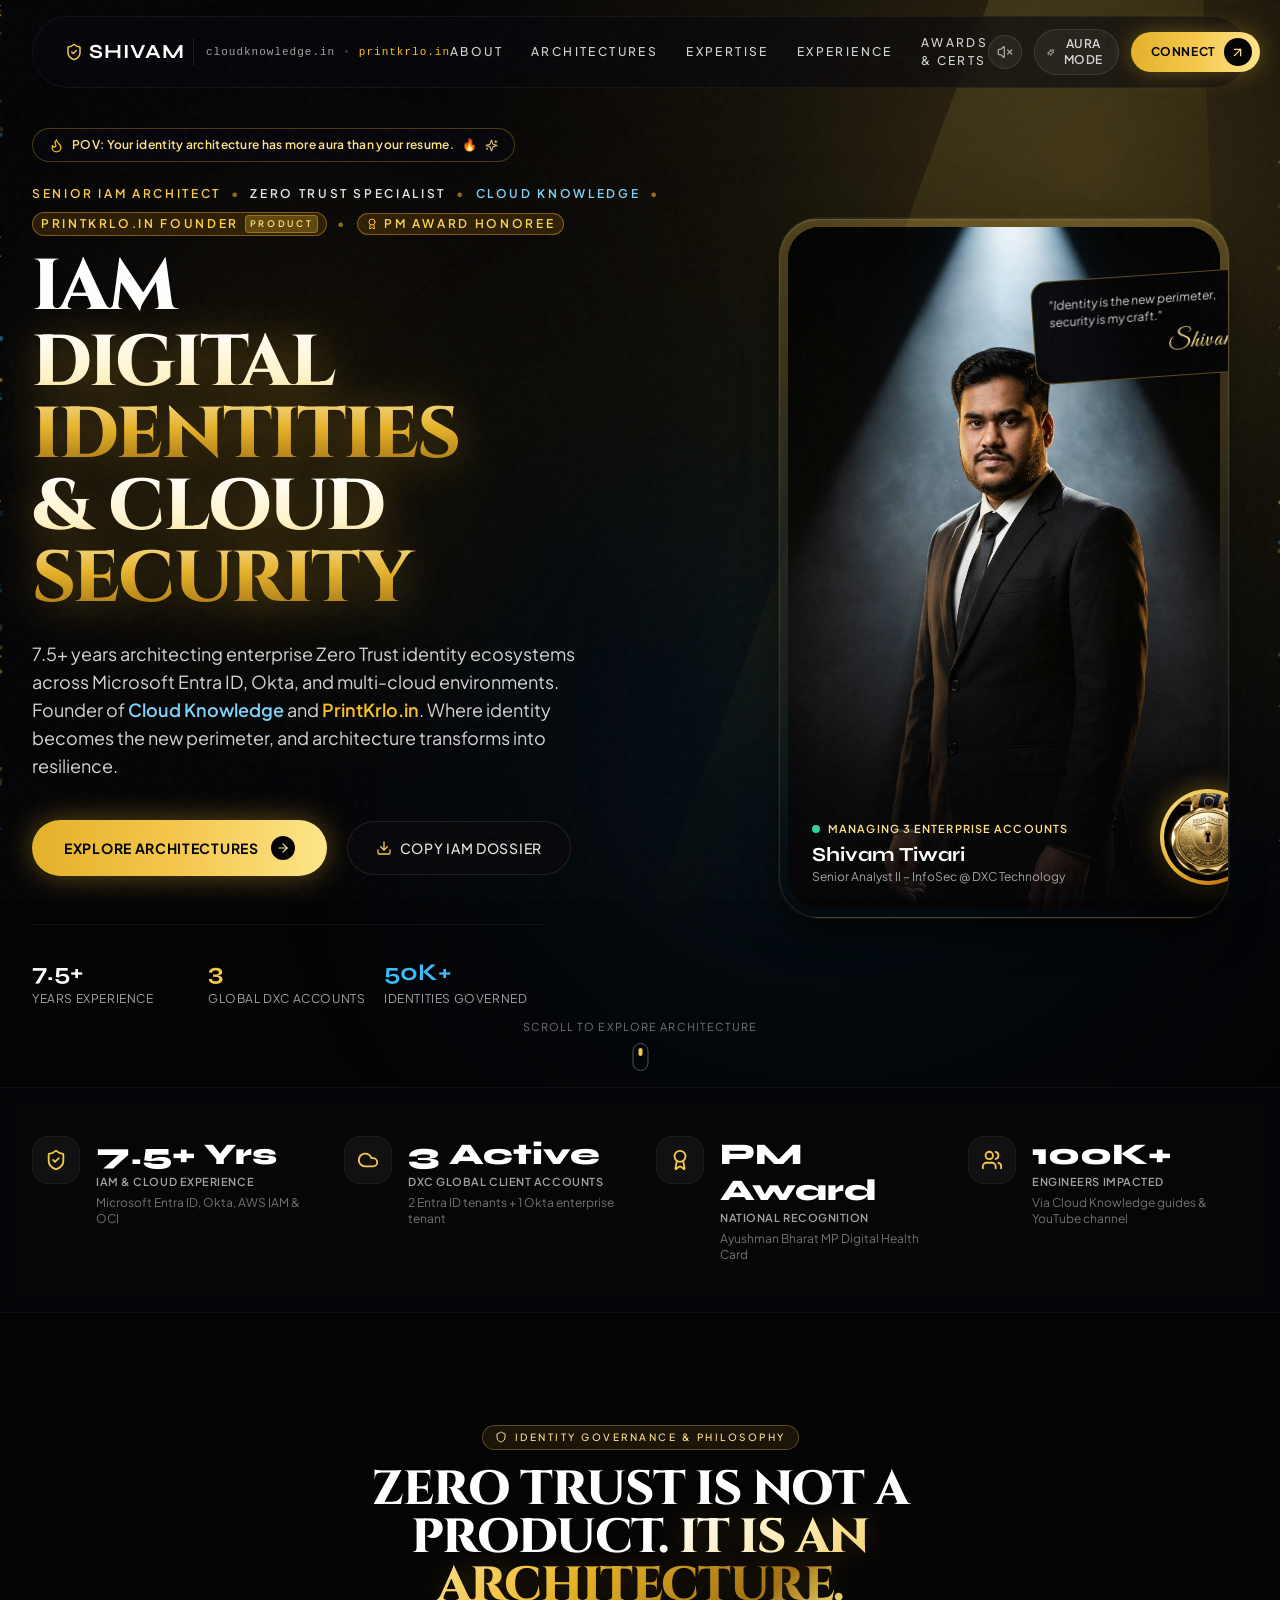
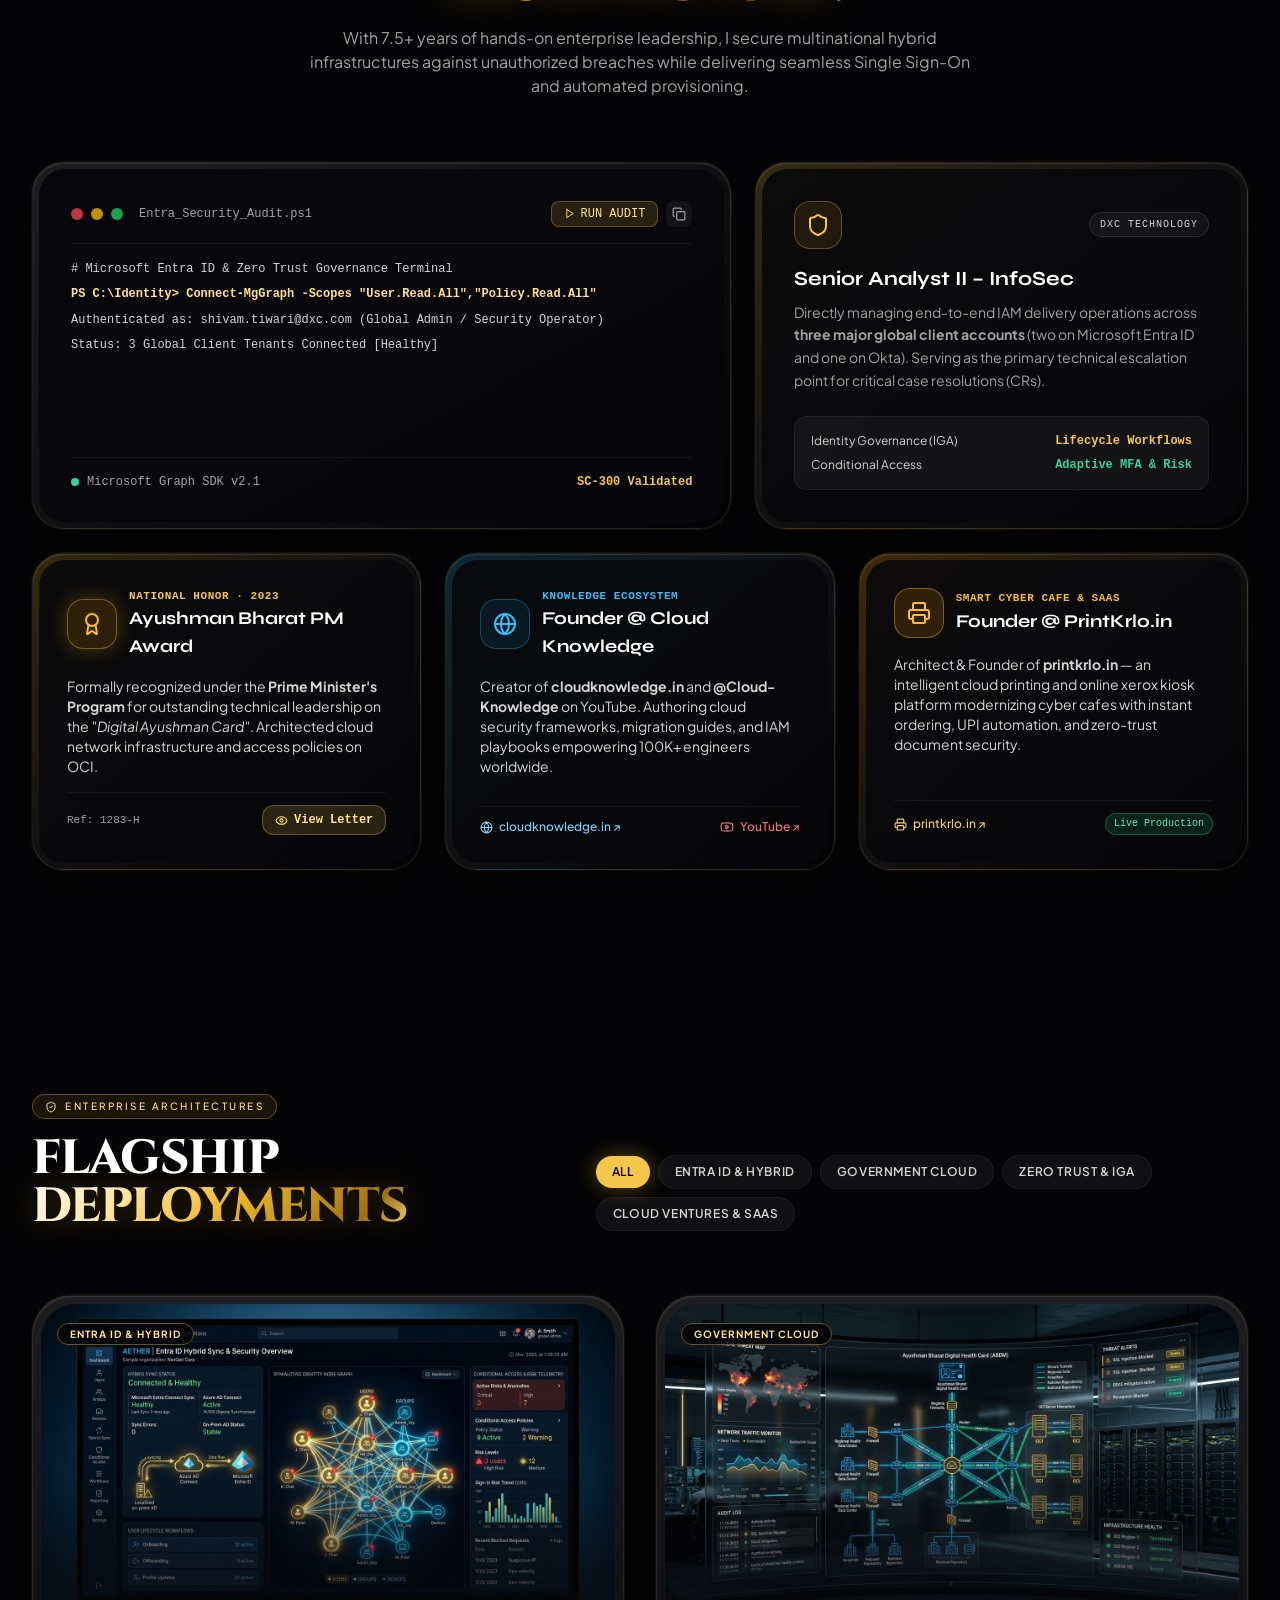
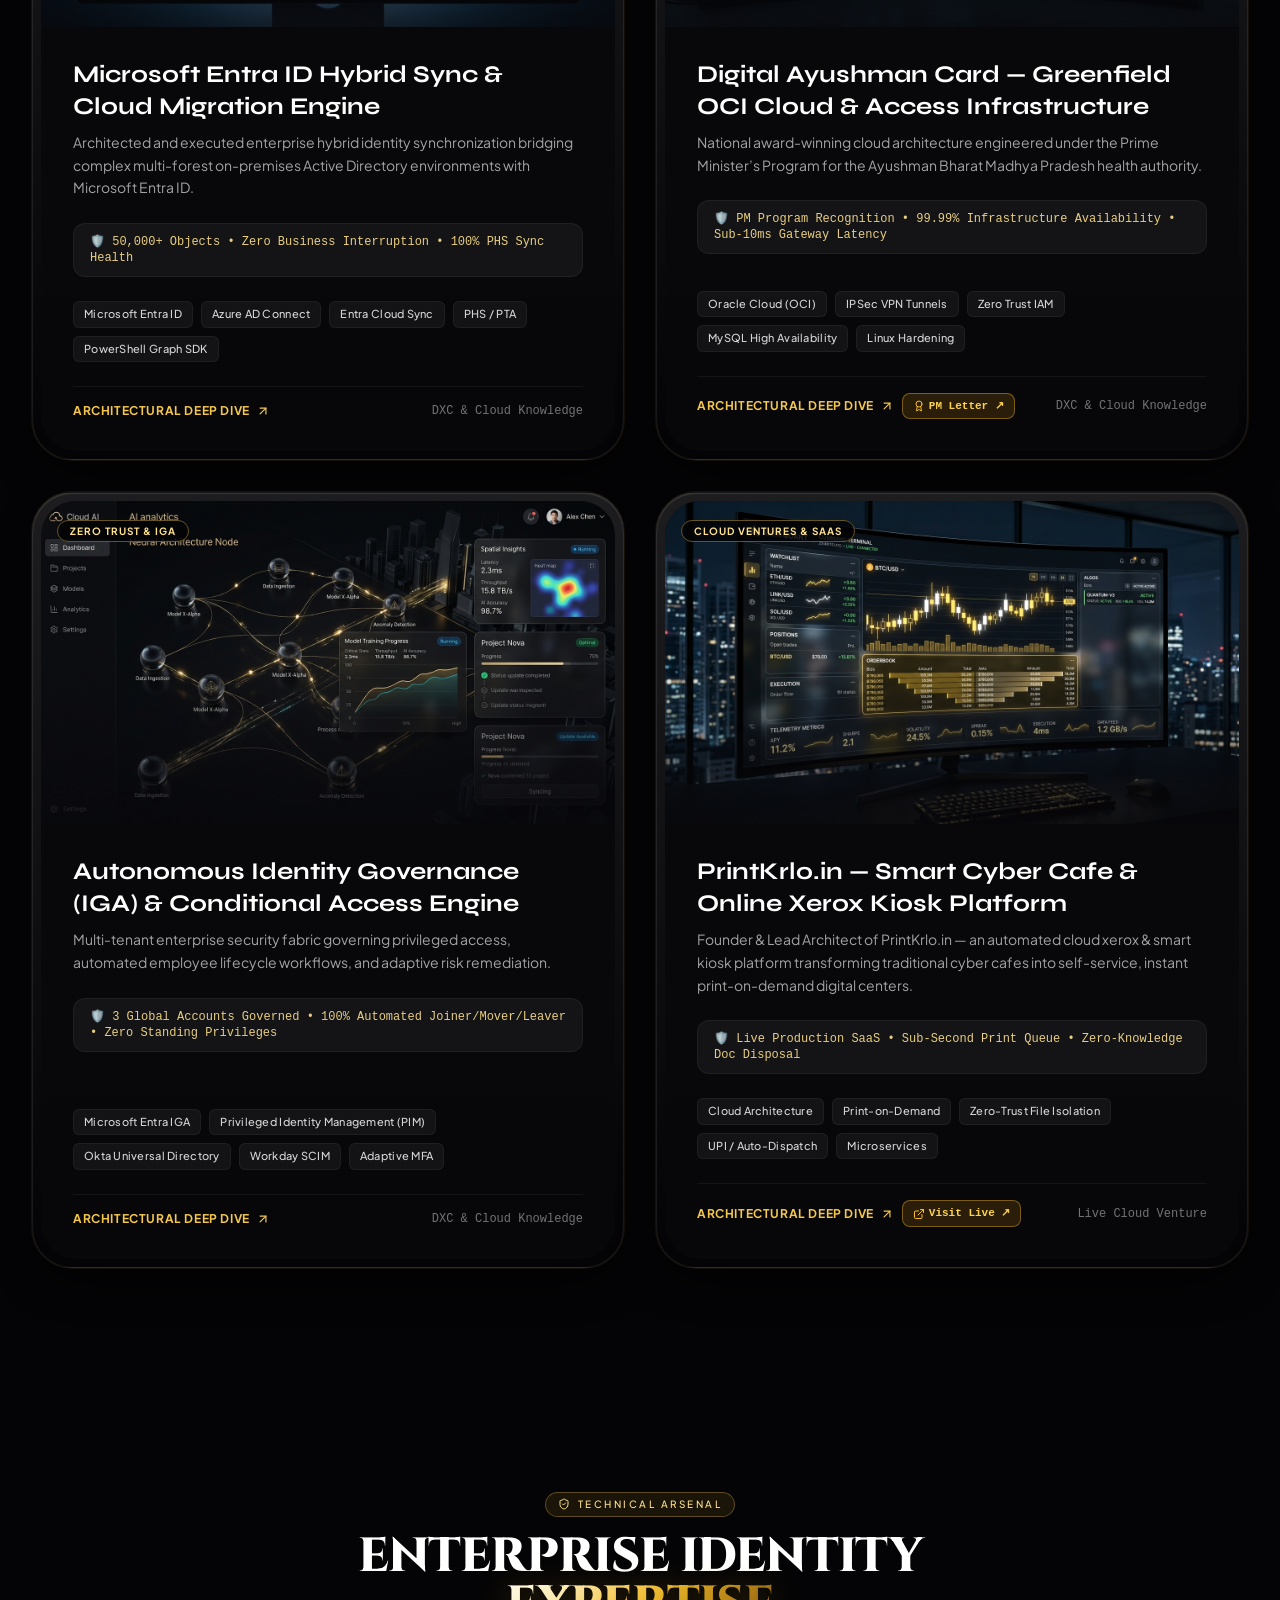
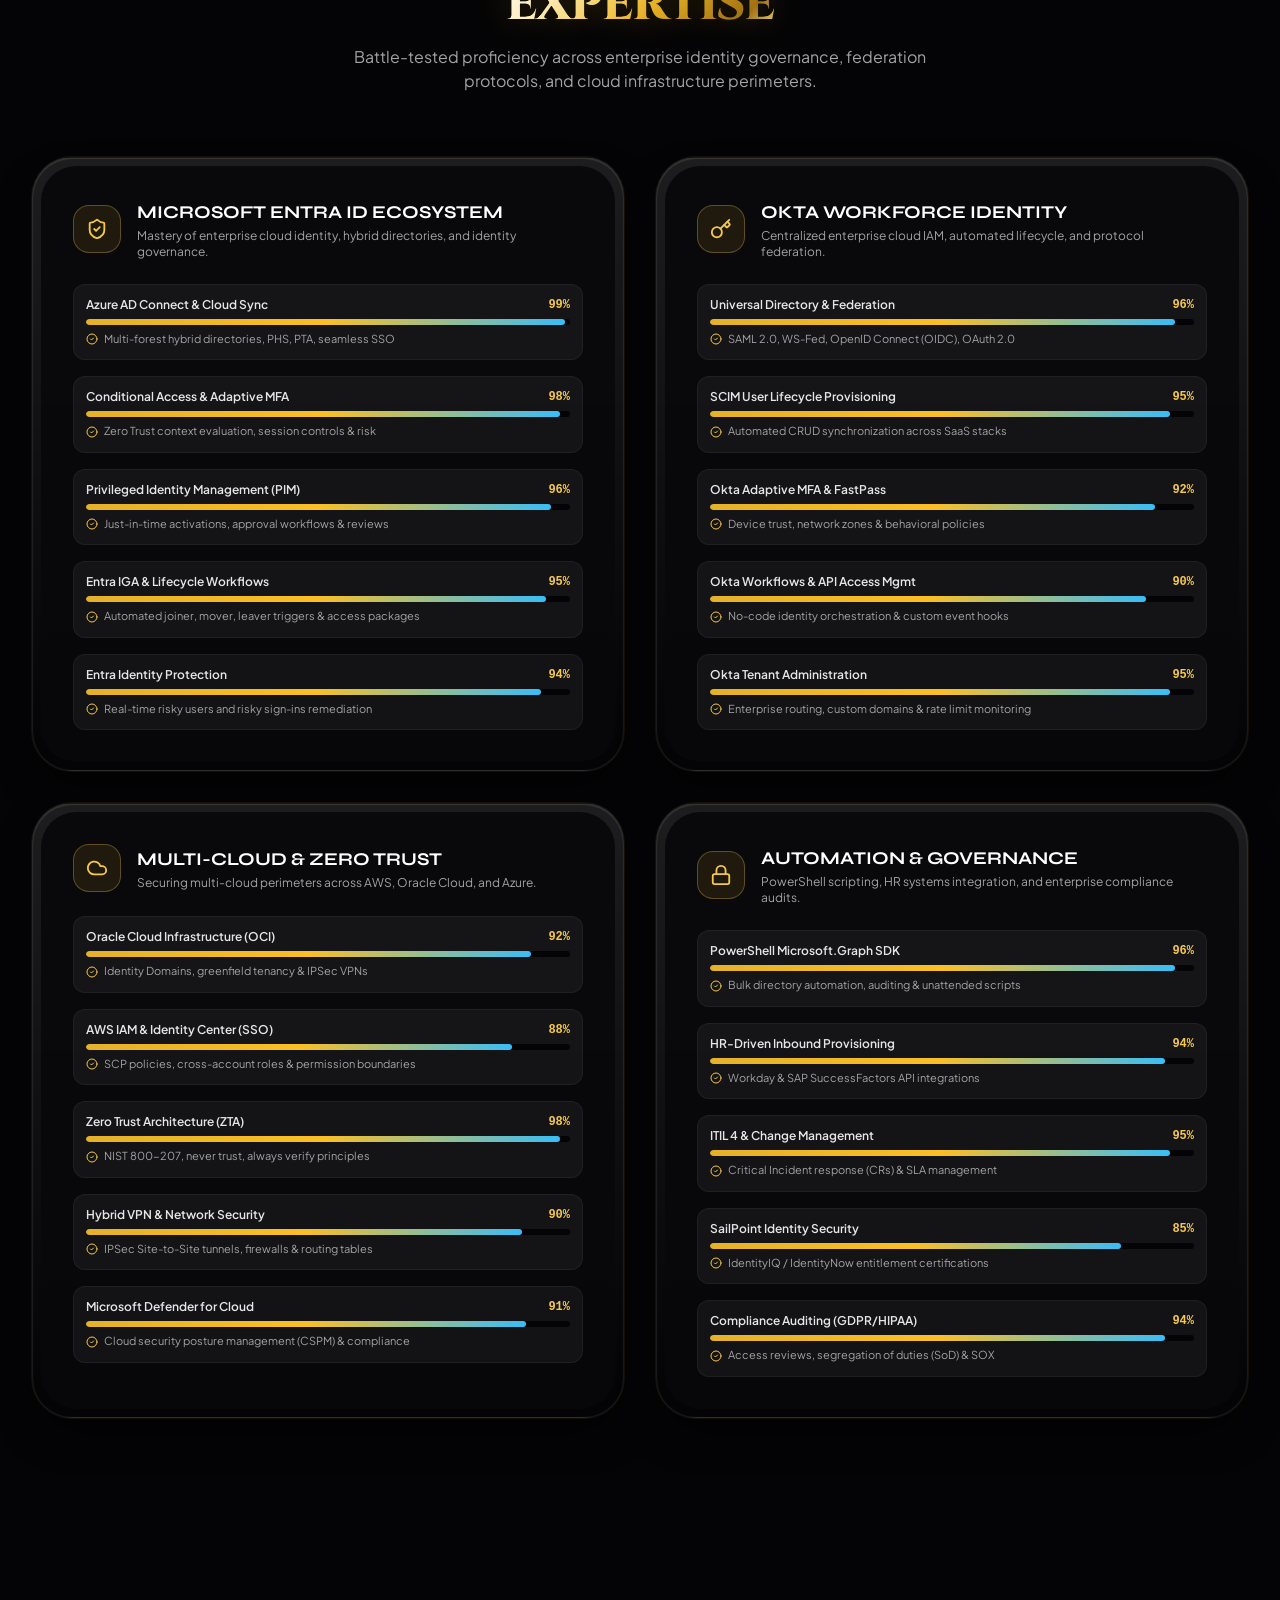
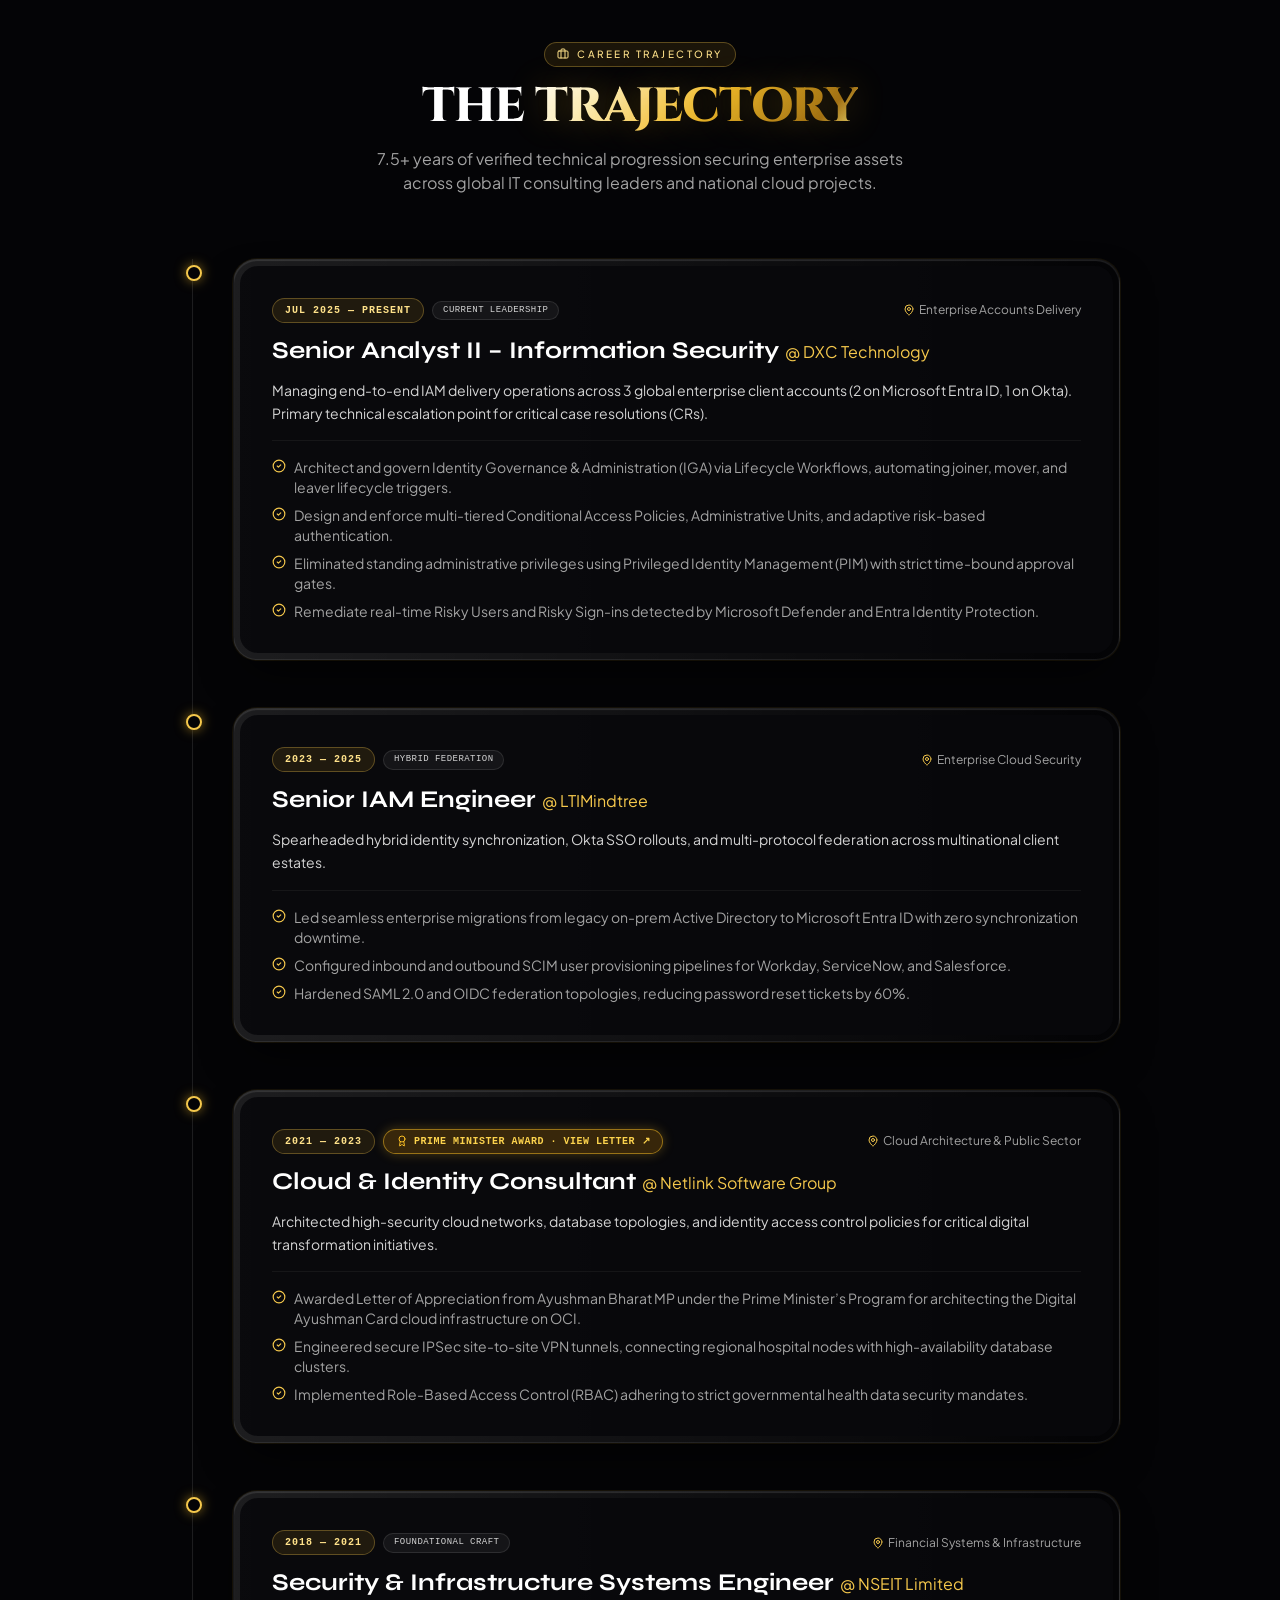
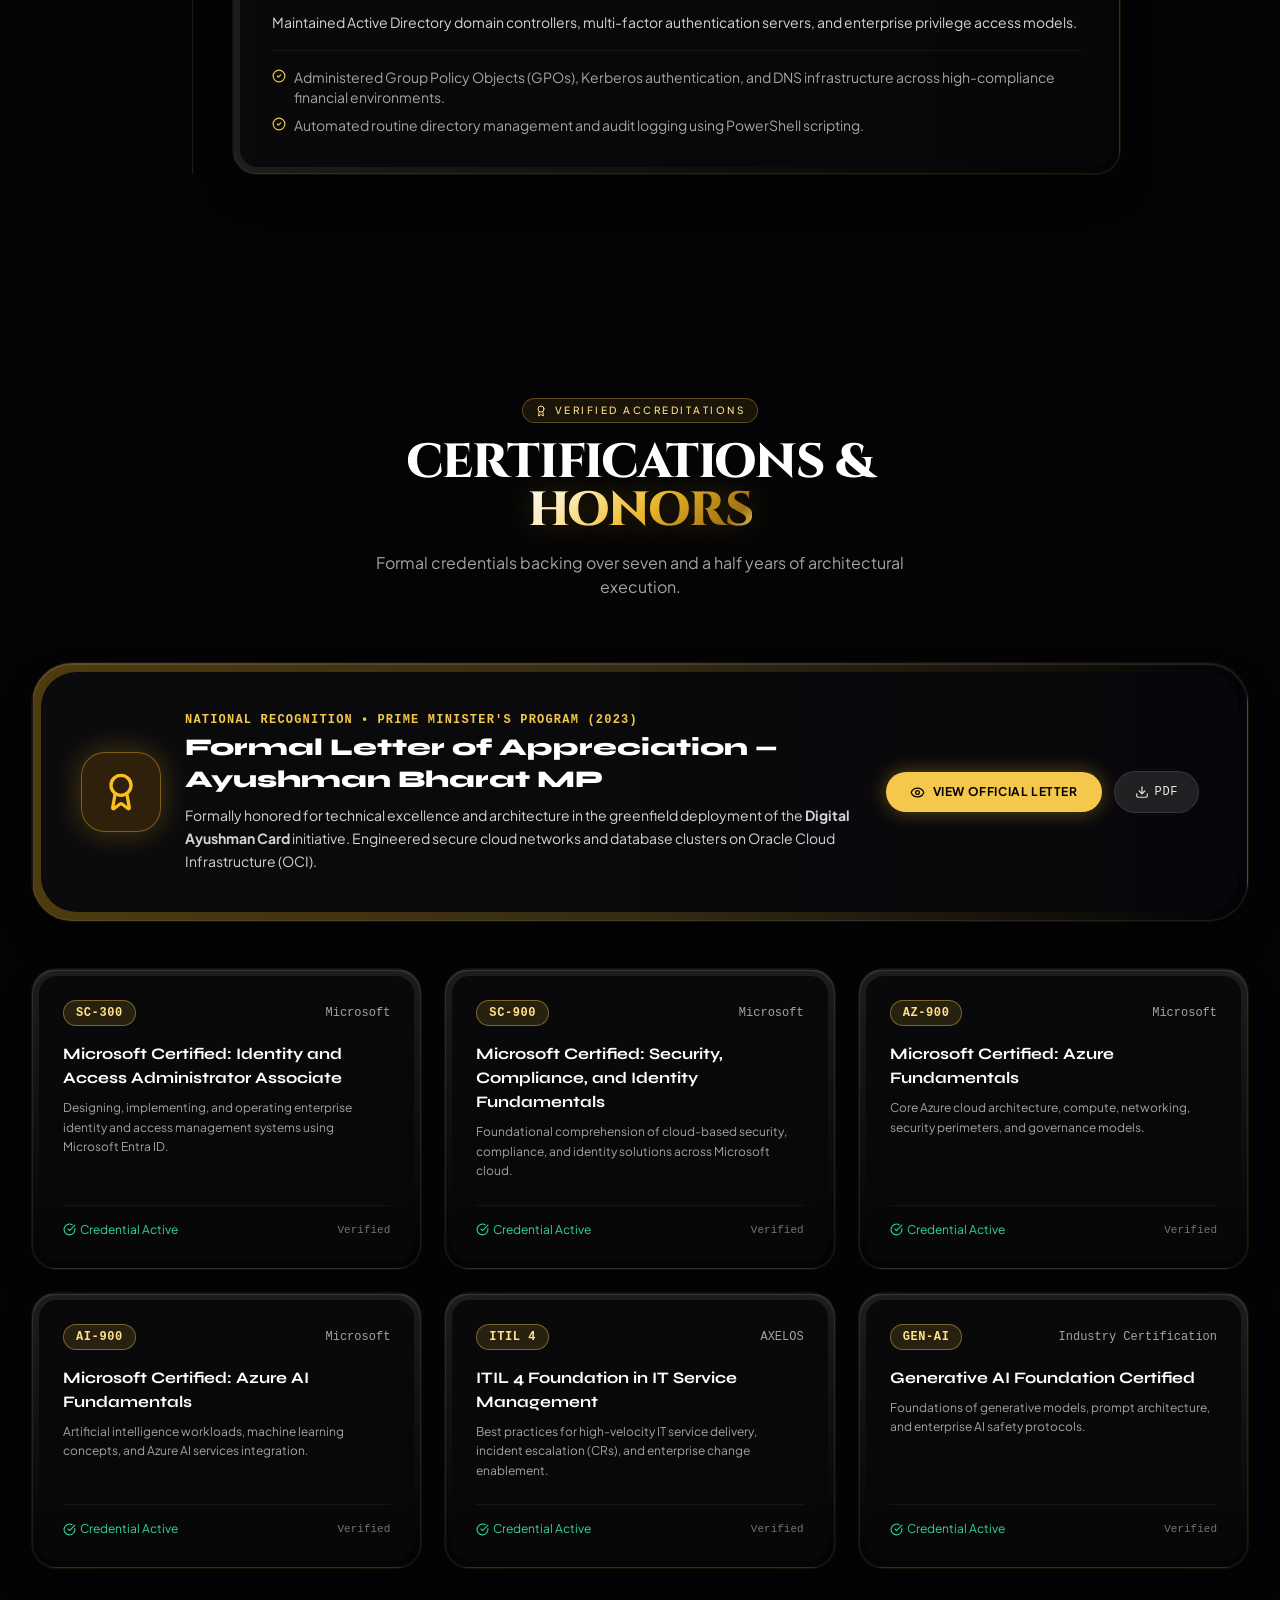
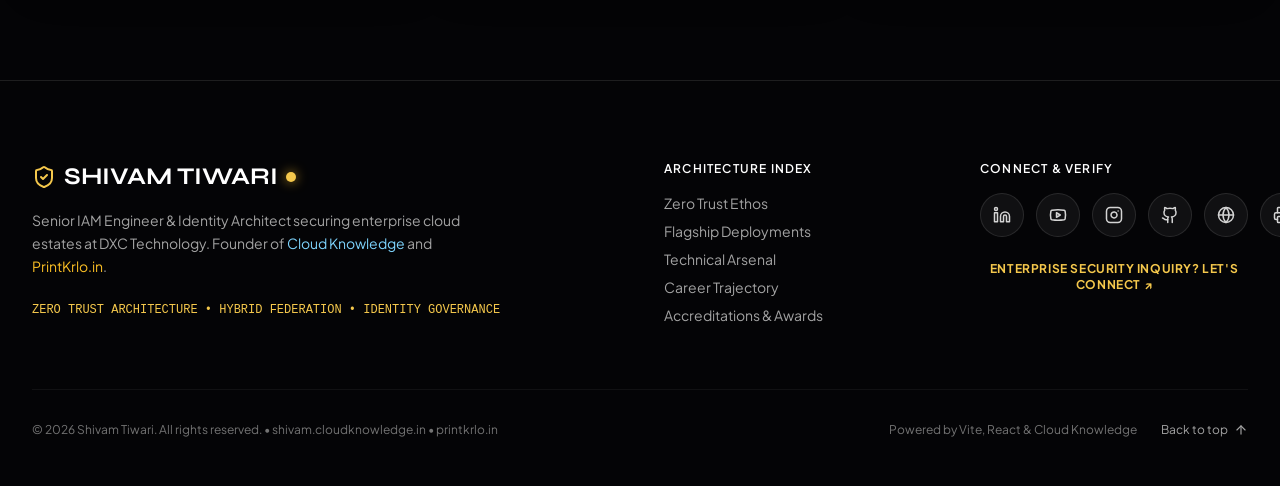
==== commit 97d5c9d9: "feat: update hero headline to IAM and integrate PrintKrlo.in platform" ====
--- a/index.html
+++ b/index.html
@@ -5,14 +5,14 @@
     <meta name="viewport" content="width=device-width, initial-scale=1.0" />
     <link rel="icon" type="image/svg+xml" href="/vite.svg" />
     <title>Shivam Tiwari | Senior IAM Engineer &amp; Identity Architect | Microsoft Entra ID &amp; Okta Specialist</title>
-    <meta name="description" content="Official portfolio of Shivam Tiwari, Senior IAM Engineer &amp; Identity Architect with 7.5+ years of experience securing enterprise identity solutions across Microsoft Entra ID, Okta, AWS IAM, and Oracle Cloud. Managing 3 global accounts at DXC Technology. Founder of Cloud Knowledge." />
+    <meta name="description" content="Official portfolio of Shivam Tiwari, Senior IAM Engineer &amp; Identity Architect with 7.5+ years of experience securing enterprise identity solutions across Microsoft Entra ID, Okta, AWS IAM, and Oracle Cloud. Managing 3 global accounts at DXC Technology. Founder of Cloud Knowledge and PrintKrlo.in." />
     
     <!-- Google Fonts Preconnect -->
     <link rel="preconnect" href="https://fonts.googleapis.com">
     <link rel="preconnect" href="https://fonts.gstatic.com" crossorigin>
     <link href="https://fonts.googleapis.com/css2?family=Cinzel:wght@600;700;800;900&family=Great+Vibes&family=Plus+Jakarta+Sans:ital,wght@0,300;0,400;0,500;0,600;0,700;1,400&family=Syne:wght@600;700;800&family=JetBrains+Mono:wght@400;500;600&display=swap" rel="stylesheet">
-    <script type="module" crossorigin src="./assets/index-B2HJQROW.js"></script>
-    <link rel="stylesheet" crossorigin href="./assets/index-Cj6xNHz-.css">
+    <script type="module" crossorigin src="./assets/index-BvBrptYv.js"></script>
+    <link rel="stylesheet" crossorigin href="./assets/index-CsrMtl_J.css">
   </head>
   <body class="bg-obsidian-950 text-[#e4e4eb] antialiased selection:bg-gold-500 selection:text-black min-h-screen overflow-x-hidden font-sans">
     <div id="root"></div>
--- a/assets/index-CsrMtl_J.css
+++ b/assets/index-CsrMtl_J.css
@@ -0,0 +1 @@
+*,:before,:after{--tw-border-spacing-x: 0;--tw-border-spacing-y: 0;--tw-translate-x: 0;--tw-translate-y: 0;--tw-rotate: 0;--tw-skew-x: 0;--tw-skew-y: 0;--tw-scale-x: 1;--tw-scale-y: 1;--tw-pan-x: ;--tw-pan-y: ;--tw-pinch-zoom: ;--tw-scroll-snap-strictness: proximity;--tw-gradient-from-position: ;--tw-gradient-via-position: ;--tw-gradient-to-position: ;--tw-ordinal: ;--tw-slashed-zero: ;--tw-numeric-figure: ;--tw-numeric-spacing: ;--tw-numeric-fraction: ;--tw-ring-inset: ;--tw-ring-offset-width: 0px;--tw-ring-offset-color: #fff;--tw-ring-color: rgb(59 130 246 / .5);--tw-ring-offset-shadow: 0 0 #0000;--tw-ring-shadow: 0 0 #0000;--tw-shadow: 0 0 #0000;--tw-shadow-colored: 0 0 #0000;--tw-blur: ;--tw-brightness: ;--tw-contrast: ;--tw-grayscale: ;--tw-hue-rotate: ;--tw-invert: ;--tw-saturate: ;--tw-sepia: ;--tw-drop-shadow: ;--tw-backdrop-blur: ;--tw-backdrop-brightness: ;--tw-backdrop-contrast: ;--tw-backdrop-grayscale: ;--tw-backdrop-hue-rotate: ;--tw-backdrop-invert: ;--tw-backdrop-opacity: ;--tw-backdrop-saturate: ;--tw-backdrop-sepia: ;--tw-contain-size: ;--tw-contain-layout: ;--tw-contain-paint: ;--tw-contain-style: }::backdrop{--tw-border-spacing-x: 0;--tw-border-spacing-y: 0;--tw-translate-x: 0;--tw-translate-y: 0;--tw-rotate: 0;--tw-skew-x: 0;--tw-skew-y: 0;--tw-scale-x: 1;--tw-scale-y: 1;--tw-pan-x: ;--tw-pan-y: ;--tw-pinch-zoom: ;--tw-scroll-snap-strictness: proximity;--tw-gradient-from-position: ;--tw-gradient-via-position: ;--tw-gradient-to-position: ;--tw-ordinal: ;--tw-slashed-zero: ;--tw-numeric-figure: ;--tw-numeric-spacing: ;--tw-numeric-fraction: ;--tw-ring-inset: ;--tw-ring-offset-width: 0px;--tw-ring-offset-color: #fff;--tw-ring-color: rgb(59 130 246 / .5);--tw-ring-offset-shadow: 0 0 #0000;--tw-ring-shadow: 0 0 #0000;--tw-shadow: 0 0 #0000;--tw-shadow-colored: 0 0 #0000;--tw-blur: ;--tw-brightness: ;--tw-contrast: ;--tw-grayscale: ;--tw-hue-rotate: ;--tw-invert: ;--tw-saturate: ;--tw-sepia: ;--tw-drop-shadow: ;--tw-backdrop-blur: ;--tw-backdrop-brightness: ;--tw-backdrop-contrast: ;--tw-backdrop-grayscale: ;--tw-backdrop-hue-rotate: ;--tw-backdrop-invert: ;--tw-backdrop-opacity: ;--tw-backdrop-saturate: ;--tw-backdrop-sepia: ;--tw-contain-size: ;--tw-contain-layout: ;--tw-contain-paint: ;--tw-contain-style: }*,:before,:after{box-sizing:border-box;border-width:0;border-style:solid;border-color:#e5e7eb}:before,:after{--tw-content: ""}html,:host{line-height:1.5;-webkit-text-size-adjust:100%;-moz-tab-size:4;-o-tab-size:4;tab-size:4;font-family:Plus Jakarta Sans,system-ui,sans-serif;font-feature-settings:normal;font-variation-settings:normal;-webkit-tap-highlight-color:transparent}body{margin:0;line-height:inherit}hr{height:0;color:inherit;border-top-width:1px}abbr:where([title]){-webkit-text-decoration:underline dotted;text-decoration:underline dotted}h1,h2,h3,h4,h5,h6{font-size:inherit;font-weight:inherit}a{color:inherit;text-decoration:inherit}b,strong{font-weight:bolder}code,kbd,samp,pre{font-family:ui-monospace,Menlo,Monaco,monospace;font-feature-settings:normal;font-variation-settings:normal;font-size:1em}small{font-size:80%}sub,sup{font-size:75%;line-height:0;position:relative;vertical-align:baseline}sub{bottom:-.25em}sup{top:-.5em}table{text-indent:0;border-color:inherit;border-collapse:collapse}button,input,optgroup,select,textarea{font-family:inherit;font-feature-settings:inherit;font-variation-settings:inherit;font-size:100%;font-weight:inherit;line-height:inherit;letter-spacing:inherit;color:inherit;margin:0;padding:0}button,select{text-transform:none}button,input:where([type=button]),input:where([type=reset]),input:where([type=submit]){-webkit-appearance:button;background-color:transparent;background-image:none}:-moz-focusring{outline:auto}:-moz-ui-invalid{box-shadow:none}progress{vertical-align:baseline}::-webkit-inner-spin-button,::-webkit-outer-spin-button{height:auto}[type=search]{-webkit-appearance:textfield;outline-offset:-2px}::-webkit-search-decoration{-webkit-appearance:none}::-webkit-file-upload-button{-webkit-appearance:button;font:inherit}summary{display:list-item}blockquote,dl,dd,h1,h2,h3,h4,h5,h6,hr,figure,p,pre{margin:0}fieldset{margin:0;padding:0}legend{padding:0}ol,ul,menu{list-style:none;margin:0;padding:0}dialog{padding:0}textarea{resize:vertical}input::-moz-placeholder,textarea::-moz-placeholder{opacity:1;color:#9ca3af}input::placeholder,textarea::placeholder{opacity:1;color:#9ca3af}button,[role=button]{cursor:pointer}:disabled{cursor:default}img,svg,video,canvas,audio,iframe,embed,object{display:block;vertical-align:middle}img,video{max-width:100%;height:auto}[hidden]:where(:not([hidden=until-found])){display:none}.pointer-events-none{pointer-events:none}.fixed{position:fixed}.absolute{position:absolute}.relative{position:relative}.sticky{position:sticky}.inset-0{top:0;right:0;bottom:0;left:0}.-left-\[31px\]{left:-31px}.bottom-0{bottom:0}.bottom-4{bottom:1rem}.bottom-6{bottom:1.5rem}.bottom-8{bottom:2rem}.bottom-\[10\%\]{bottom:10%}.left-0{left:0}.left-1\/2{left:50%}.left-4{left:1rem}.left-6{left:1.5rem}.left-\[8\%\]{left:8%}.right-0{right:0}.right-4{right:1rem}.right-6{right:1.5rem}.right-\[-10px\]{right:-10px}.right-\[-15px\]{right:-15px}.right-\[15\%\]{right:15%}.right-\[3\%\]{right:3%}.top-0{top:0}.top-1\.5{top:.375rem}.top-14{top:3.5rem}.top-2{top:.5rem}.top-4{top:1rem}.top-6{top:1.5rem}.top-\[-10\%\]{top:-10%}.top-\[20\%\]{top:20%}.z-10{z-index:10}.z-20{z-index:20}.z-30{z-index:30}.z-40{z-index:40}.z-50{z-index:50}.mx-auto{margin-left:auto;margin-right:auto}.my-3{margin-top:.75rem;margin-bottom:.75rem}.my-auto{margin-top:auto;margin-bottom:auto}.mb-1{margin-bottom:.25rem}.mb-1\.5{margin-bottom:.375rem}.mb-10{margin-bottom:2.5rem}.mb-12{margin-bottom:3rem}.mb-16{margin-bottom:4rem}.mb-2{margin-bottom:.5rem}.mb-3{margin-bottom:.75rem}.mb-4{margin-bottom:1rem}.mb-6{margin-bottom:1.5rem}.mb-8{margin-bottom:2rem}.ml-2{margin-left:.5rem}.ml-4{margin-left:1rem}.mt-0\.5{margin-top:.125rem}.mt-1{margin-top:.25rem}.mt-1\.5{margin-top:.375rem}.mt-12{margin-top:3rem}.mt-2{margin-top:.5rem}.mt-3{margin-top:.75rem}.mt-4{margin-top:1rem}.mt-6{margin-top:1.5rem}.mt-8{margin-top:2rem}.block{display:block}.inline-block{display:inline-block}.flex{display:flex}.inline-flex{display:inline-flex}.grid{display:grid}.hidden{display:none}.aspect-\[9\/14\]{aspect-ratio:9/14}.aspect-video{aspect-ratio:16 / 9}.h-1\.5{height:.375rem}.h-12{height:3rem}.h-14{height:3.5rem}.h-16{height:4rem}.h-2{height:.5rem}.h-2\.5{height:.625rem}.h-20{height:5rem}.h-24{height:6rem}.h-3{height:.75rem}.h-4{height:1rem}.h-6{height:1.5rem}.h-7{height:1.75rem}.h-\[1150px\]{height:1150px}.h-\[2px\]{height:2px}.h-\[420px\]{height:420px}.h-\[520px\]{height:520px}.h-auto{height:auto}.h-full{height:100%}.max-h-\[260px\]{max-height:260px}.max-h-\[85vh\]{max-height:85vh}.max-h-\[92vh\]{max-height:92vh}.max-h-\[calc\(92vh-12px\)\]{max-height:calc(92vh - 12px)}.min-h-\[100dvh\]{min-height:100dvh}.min-h-screen{min-height:100vh}.w-0{width:0px}.w-1{width:.25rem}.w-12{width:3rem}.w-14{width:3.5rem}.w-16{width:4rem}.w-2{width:.5rem}.w-2\.5{width:.625rem}.w-20{width:5rem}.w-24{width:6rem}.w-3{width:.75rem}.w-4{width:1rem}.w-6{width:1.5rem}.w-7{width:1.75rem}.w-\[420px\]{width:420px}.w-\[520px\]{width:520px}.w-\[850px\]{width:850px}.w-full{width:100%}.max-w-2xl{max-width:42rem}.max-w-3xl{max-width:48rem}.max-w-4xl{max-width:56rem}.max-w-5xl{max-width:64rem}.max-w-7xl{max-width:80rem}.max-w-\[220px\]{max-width:220px}.max-w-\[450px\]{max-width:450px}.max-w-lg{max-width:32rem}.max-w-md{max-width:28rem}.max-w-none{max-width:none}.max-w-xl{max-width:36rem}.flex-1{flex:1 1 0%}.flex-shrink-0{flex-shrink:0}.-translate-x-1\/2{--tw-translate-x: -50%;transform:translate(var(--tw-translate-x),var(--tw-translate-y)) rotate(var(--tw-rotate)) skew(var(--tw-skew-x)) skewY(var(--tw-skew-y)) scaleX(var(--tw-scale-x)) scaleY(var(--tw-scale-y))}.rotate-\[-4deg\]{--tw-rotate: -4deg;transform:translate(var(--tw-translate-x),var(--tw-translate-y)) rotate(var(--tw-rotate)) skew(var(--tw-skew-x)) skewY(var(--tw-skew-y)) scaleX(var(--tw-scale-x)) scaleY(var(--tw-scale-y))}.transform{transform:translate(var(--tw-translate-x),var(--tw-translate-y)) rotate(var(--tw-rotate)) skew(var(--tw-skew-x)) skewY(var(--tw-skew-y)) scaleX(var(--tw-scale-x)) scaleY(var(--tw-scale-y))}@keyframes bounce{0%,to{transform:translateY(-25%);animation-timing-function:cubic-bezier(.8,0,1,1)}50%{transform:none;animation-timing-function:cubic-bezier(0,0,.2,1)}}.animate-bounce{animation:bounce 1s infinite}@keyframes float{0%,to{transform:translateY(0) rotate(0)}50%{transform:translateY(-14px) rotate(2deg)}}.animate-float-slow{animation:float 8s ease-in-out infinite}@keyframes ping{75%,to{transform:scale(2);opacity:0}}.animate-ping{animation:ping 1s cubic-bezier(0,0,.2,1) infinite}@keyframes pulse{50%{opacity:.5}}.animate-pulse{animation:pulse 2s cubic-bezier(.4,0,.6,1) infinite}.animate-spin{animation:spin 1s linear infinite}@keyframes spin{to{transform:rotate(360deg)}}.animate-spin-very-slow{animation:spin 30s linear infinite}.cursor-default{cursor:default}.cursor-pointer{cursor:pointer}.cursor-zoom-in{cursor:zoom-in}.cursor-zoom-out{cursor:zoom-out}.select-none{-webkit-user-select:none;-moz-user-select:none;user-select:none}.resize-none{resize:none}.resize{resize:both}.grid-cols-1{grid-template-columns:repeat(1,minmax(0,1fr))}.grid-cols-2{grid-template-columns:repeat(2,minmax(0,1fr))}.grid-cols-3{grid-template-columns:repeat(3,minmax(0,1fr))}.flex-col{flex-direction:column}.flex-wrap{flex-wrap:wrap}.items-start{align-items:flex-start}.items-end{align-items:flex-end}.items-center{align-items:center}.justify-center{justify-content:center}.justify-between{justify-content:space-between}.gap-1{gap:.25rem}.gap-1\.5{gap:.375rem}.gap-12{gap:3rem}.gap-2{gap:.5rem}.gap-3{gap:.75rem}.gap-4{gap:1rem}.gap-6{gap:1.5rem}.gap-7{gap:1.75rem}.gap-8{gap:2rem}.space-y-1>:not([hidden])~:not([hidden]){--tw-space-y-reverse: 0;margin-top:calc(.25rem * calc(1 - var(--tw-space-y-reverse)));margin-bottom:calc(.25rem * var(--tw-space-y-reverse))}.space-y-1\.5>:not([hidden])~:not([hidden]){--tw-space-y-reverse: 0;margin-top:calc(.375rem * calc(1 - var(--tw-space-y-reverse)));margin-bottom:calc(.375rem * var(--tw-space-y-reverse))}.space-y-12>:not([hidden])~:not([hidden]){--tw-space-y-reverse: 0;margin-top:calc(3rem * calc(1 - var(--tw-space-y-reverse)));margin-bottom:calc(3rem * var(--tw-space-y-reverse))}.space-y-2>:not([hidden])~:not([hidden]){--tw-space-y-reverse: 0;margin-top:calc(.5rem * calc(1 - var(--tw-space-y-reverse)));margin-bottom:calc(.5rem * var(--tw-space-y-reverse))}.space-y-4>:not([hidden])~:not([hidden]){--tw-space-y-reverse: 0;margin-top:calc(1rem * calc(1 - var(--tw-space-y-reverse)));margin-bottom:calc(1rem * var(--tw-space-y-reverse))}.self-end{align-self:flex-end}.overflow-hidden{overflow:hidden}.overflow-y-auto{overflow-y:auto}.overflow-x-hidden{overflow-x:hidden}.scroll-smooth{scroll-behavior:smooth}.truncate{overflow:hidden;text-overflow:ellipsis;white-space:nowrap}.rounded{border-radius:.25rem}.rounded-2xl{border-radius:1rem}.rounded-3xl{border-radius:1.5rem}.rounded-\[2\.2rem\]{border-radius:2.2rem}.rounded-\[2\.5rem\]{border-radius:2.5rem}.rounded-\[2rem\]{border-radius:2rem}.rounded-\[calc\(1\.5rem-0\.375rem\)\]{border-radius:1.125rem}.rounded-\[calc\(2rem-0\.375rem\)\]{border-radius:1.625rem}.rounded-full{border-radius:9999px}.rounded-lg{border-radius:.5rem}.rounded-md{border-radius:.375rem}.rounded-xl{border-radius:.75rem}.border{border-width:1px}.border-2{border-width:2px}.border-y{border-top-width:1px;border-bottom-width:1px}.border-b{border-bottom-width:1px}.border-l{border-left-width:1px}.border-l-4{border-left-width:4px}.border-t{border-top-width:1px}.border-amber-400\/40{border-color:#fbbf2466}.border-amber-400\/50{border-color:#fbbf2480}.border-emerald-400\/30{border-color:#34d3994d}.border-gold-300{--tw-border-opacity: 1;border-color:rgb(255 226 138 / var(--tw-border-opacity, 1))}.border-gold-400{--tw-border-opacity: 1;border-color:rgb(245 200 76 / var(--tw-border-opacity, 1))}.border-gold-400\/20{border-color:#f5c84c33}.border-gold-400\/30{border-color:#f5c84c4d}.border-gold-400\/35{border-color:#f5c84c59}.border-gold-400\/40{border-color:#f5c84c66}.border-gold-400\/50{border-color:#f5c84c80}.border-gold-500\/30{border-color:#e5b1284d}.border-neutral-600{--tw-border-opacity: 1;border-color:rgb(82 82 82 / var(--tw-border-opacity, 1))}.border-sky-400\/30{border-color:#38bdf84d}.border-white\/10{border-color:#ffffff1a}.border-white\/5{border-color:#ffffff0d}.bg-amber-400{--tw-bg-opacity: 1;background-color:rgb(251 191 36 / var(--tw-bg-opacity, 1))}.bg-amber-400\/25{background-color:#fbbf2440}.bg-amber-500\/15{background-color:#f59e0b26}.bg-amber-500\/20{background-color:#f59e0b33}.bg-black\/60{background-color:#0009}.bg-black\/85{background-color:#000000d9}.bg-black\/90{background-color:#000000e6}.bg-emerald-400{--tw-bg-opacity: 1;background-color:rgb(52 211 153 / var(--tw-bg-opacity, 1))}.bg-emerald-500\/15{background-color:#10b98126}.bg-gold-400{--tw-bg-opacity: 1;background-color:rgb(245 200 76 / var(--tw-bg-opacity, 1))}.bg-gold-400\/15{background-color:#f5c84c26}.bg-gold-500{--tw-bg-opacity: 1;background-color:rgb(229 177 40 / var(--tw-bg-opacity, 1))}.bg-gold-500\/10{background-color:#e5b1281a}.bg-gold-500\/15{background-color:#e5b12826}.bg-gold-500\/20{background-color:#e5b12833}.bg-gold-600\/10{background-color:#c590171a}.bg-green-500\/80{background-color:#22c55ecc}.bg-obsidian-850{--tw-bg-opacity: 1;background-color:rgb(14 14 20 / var(--tw-bg-opacity, 1))}.bg-obsidian-900{--tw-bg-opacity: 1;background-color:rgb(8 8 12 / var(--tw-bg-opacity, 1))}.bg-obsidian-900\/50{background-color:#08080c80}.bg-obsidian-900\/60{background-color:#08080c99}.bg-obsidian-900\/80{background-color:#08080ccc}.bg-obsidian-900\/90{background-color:#08080ce6}.bg-obsidian-900\/95{background-color:#08080cf2}.bg-obsidian-950{--tw-bg-opacity: 1;background-color:rgb(4 4 6 / var(--tw-bg-opacity, 1))}.bg-obsidian-950\/85{background-color:#040406d9}.bg-obsidian-950\/95{background-color:#040406f2}.bg-red-500\/80{background-color:#ef4444cc}.bg-sky-500\/10{background-color:#0ea5e91a}.bg-white{--tw-bg-opacity: 1;background-color:rgb(255 255 255 / var(--tw-bg-opacity, 1))}.bg-white\/10{background-color:#ffffff1a}.bg-white\/5{background-color:#ffffff0d}.bg-white\/\[0\.03\]{background-color:#ffffff08}.bg-yellow-500\/80{background-color:#eab308cc}.bg-gradient-to-b{background-image:linear-gradient(to bottom,var(--tw-gradient-stops))}.bg-gradient-to-br{background-image:linear-gradient(to bottom right,var(--tw-gradient-stops))}.bg-gradient-to-r{background-image:linear-gradient(to right,var(--tw-gradient-stops))}.bg-gradient-to-t{background-image:linear-gradient(to top,var(--tw-gradient-stops))}.from-amber-400{--tw-gradient-from: #fbbf24 var(--tw-gradient-from-position);--tw-gradient-to: rgb(251 191 36 / 0) var(--tw-gradient-to-position);--tw-gradient-stops: var(--tw-gradient-from), var(--tw-gradient-to)}.from-amber-400\/20{--tw-gradient-from: rgb(251 191 36 / .2) var(--tw-gradient-from-position);--tw-gradient-to: rgb(251 191 36 / 0) var(--tw-gradient-to-position);--tw-gradient-stops: var(--tw-gradient-from), var(--tw-gradient-to)}.from-amber-400\/30{--tw-gradient-from: rgb(251 191 36 / .3) var(--tw-gradient-from-position);--tw-gradient-to: rgb(251 191 36 / 0) var(--tw-gradient-to-position);--tw-gradient-stops: var(--tw-gradient-from), var(--tw-gradient-to)}.from-amber-400\/40{--tw-gradient-from: rgb(251 191 36 / .4) var(--tw-gradient-from-position);--tw-gradient-to: rgb(251 191 36 / 0) var(--tw-gradient-to-position);--tw-gradient-stops: var(--tw-gradient-from), var(--tw-gradient-to)}.from-amber-500\/10{--tw-gradient-from: rgb(245 158 11 / .1) var(--tw-gradient-from-position);--tw-gradient-to: rgb(245 158 11 / 0) var(--tw-gradient-to-position);--tw-gradient-stops: var(--tw-gradient-from), var(--tw-gradient-to)}.from-amber-500\/25{--tw-gradient-from: rgb(245 158 11 / .25) var(--tw-gradient-from-position);--tw-gradient-to: rgb(245 158 11 / 0) var(--tw-gradient-to-position);--tw-gradient-stops: var(--tw-gradient-from), var(--tw-gradient-to)}.from-gold-300{--tw-gradient-from: #ffe28a var(--tw-gradient-from-position);--tw-gradient-to: rgb(255 226 138 / 0) var(--tw-gradient-to-position);--tw-gradient-stops: var(--tw-gradient-from), var(--tw-gradient-to)}.from-gold-400{--tw-gradient-from: #f5c84c var(--tw-gradient-from-position);--tw-gradient-to: rgb(245 200 76 / 0) var(--tw-gradient-to-position);--tw-gradient-stops: var(--tw-gradient-from), var(--tw-gradient-to)}.from-gold-400\/20{--tw-gradient-from: rgb(245 200 76 / .2) var(--tw-gradient-from-position);--tw-gradient-to: rgb(245 200 76 / 0) var(--tw-gradient-to-position);--tw-gradient-stops: var(--tw-gradient-from), var(--tw-gradient-to)}.from-gold-400\/25{--tw-gradient-from: rgb(245 200 76 / .25) var(--tw-gradient-from-position);--tw-gradient-to: rgb(245 200 76 / 0) var(--tw-gradient-to-position);--tw-gradient-stops: var(--tw-gradient-from), var(--tw-gradient-to)}.from-gold-400\/30{--tw-gradient-from: rgb(245 200 76 / .3) var(--tw-gradient-from-position);--tw-gradient-to: rgb(245 200 76 / 0) var(--tw-gradient-to-position);--tw-gradient-stops: var(--tw-gradient-from), var(--tw-gradient-to)}.from-gold-400\/35{--tw-gradient-from: rgb(245 200 76 / .35) var(--tw-gradient-from-position);--tw-gradient-to: rgb(245 200 76 / 0) var(--tw-gradient-to-position);--tw-gradient-stops: var(--tw-gradient-from), var(--tw-gradient-to)}.from-gold-500{--tw-gradient-from: #e5b128 var(--tw-gradient-from-position);--tw-gradient-to: rgb(229 177 40 / 0) var(--tw-gradient-to-position);--tw-gradient-stops: var(--tw-gradient-from), var(--tw-gradient-to)}.from-obsidian-900{--tw-gradient-from: #08080c var(--tw-gradient-from-position);--tw-gradient-to: rgb(8 8 12 / 0) var(--tw-gradient-to-position);--tw-gradient-stops: var(--tw-gradient-from), var(--tw-gradient-to)}.from-obsidian-950{--tw-gradient-from: #040406 var(--tw-gradient-from-position);--tw-gradient-to: rgb(4 4 6 / 0) var(--tw-gradient-to-position);--tw-gradient-stops: var(--tw-gradient-from), var(--tw-gradient-to)}.from-obsidian-950\/40{--tw-gradient-from: rgb(4 4 6 / .4) var(--tw-gradient-from-position);--tw-gradient-to: rgb(4 4 6 / 0) var(--tw-gradient-to-position);--tw-gradient-stops: var(--tw-gradient-from), var(--tw-gradient-to)}.from-sky-400\/20{--tw-gradient-from: rgb(56 189 248 / .2) var(--tw-gradient-from-position);--tw-gradient-to: rgb(56 189 248 / 0) var(--tw-gradient-to-position);--tw-gradient-stops: var(--tw-gradient-from), var(--tw-gradient-to)}.from-white\/10{--tw-gradient-from: rgb(255 255 255 / .1) var(--tw-gradient-from-position);--tw-gradient-to: rgb(255 255 255 / 0) var(--tw-gradient-to-position);--tw-gradient-stops: var(--tw-gradient-from), var(--tw-gradient-to)}.via-amber-400{--tw-gradient-to: rgb(251 191 36 / 0) var(--tw-gradient-to-position);--tw-gradient-stops: var(--tw-gradient-from), #fbbf24 var(--tw-gradient-via-position), var(--tw-gradient-to)}.via-gold-400{--tw-gradient-to: rgb(245 200 76 / 0) var(--tw-gradient-to-position);--tw-gradient-stops: var(--tw-gradient-from), #f5c84c var(--tw-gradient-via-position), var(--tw-gradient-to)}.via-gold-400\/20{--tw-gradient-to: rgb(245 200 76 / 0) var(--tw-gradient-to-position);--tw-gradient-stops: var(--tw-gradient-from), rgb(245 200 76 / .2) var(--tw-gradient-via-position), var(--tw-gradient-to)}.via-gold-500{--tw-gradient-to: rgb(229 177 40 / 0) var(--tw-gradient-to-position);--tw-gradient-stops: var(--tw-gradient-from), #e5b128 var(--tw-gradient-via-position), var(--tw-gradient-to)}.via-gold-500\/5{--tw-gradient-to: rgb(229 177 40 / 0) var(--tw-gradient-to-position);--tw-gradient-stops: var(--tw-gradient-from), rgb(229 177 40 / .05) var(--tw-gradient-via-position), var(--tw-gradient-to)}.via-transparent{--tw-gradient-to: rgb(0 0 0 / 0) var(--tw-gradient-to-position);--tw-gradient-stops: var(--tw-gradient-from), transparent var(--tw-gradient-via-position), var(--tw-gradient-to)}.via-white\/10{--tw-gradient-to: rgb(255 255 255 / 0) var(--tw-gradient-to-position);--tw-gradient-stops: var(--tw-gradient-from), rgb(255 255 255 / .1) var(--tw-gradient-via-position), var(--tw-gradient-to)}.via-white\/5{--tw-gradient-to: rgb(255 255 255 / 0) var(--tw-gradient-to-position);--tw-gradient-stops: var(--tw-gradient-from), rgb(255 255 255 / .05) var(--tw-gradient-via-position), var(--tw-gradient-to)}.to-amber-200{--tw-gradient-to: #fde68a var(--tw-gradient-to-position)}.to-amber-700{--tw-gradient-to: #b45309 var(--tw-gradient-to-position)}.to-gold-300{--tw-gradient-to: #ffe28a var(--tw-gradient-to-position)}.to-obsidian-950\/30{--tw-gradient-to: rgb(4 4 6 / .3) var(--tw-gradient-to-position)}.to-sky-400{--tw-gradient-to: #38bdf8 var(--tw-gradient-to-position)}.to-transparent{--tw-gradient-to: transparent var(--tw-gradient-to-position)}.to-white\/10{--tw-gradient-to: rgb(255 255 255 / .1) var(--tw-gradient-to-position)}.to-white\/5{--tw-gradient-to: rgb(255 255 255 / .05) var(--tw-gradient-to-position)}.object-contain{-o-object-fit:contain;object-fit:contain}.object-cover{-o-object-fit:cover;object-fit:cover}.object-top{-o-object-position:top;object-position:top}.p-1{padding:.25rem}.p-1\.5{padding:.375rem}.p-2{padding:.5rem}.p-3{padding:.75rem}.p-4{padding:1rem}.p-5{padding:1.25rem}.p-6{padding:1.5rem}.px-1{padding-left:.25rem;padding-right:.25rem}.px-2{padding-left:.5rem;padding-right:.5rem}.px-2\.5{padding-left:.625rem;padding-right:.625rem}.px-3{padding-left:.75rem;padding-right:.75rem}.px-4{padding-left:1rem;padding-right:1rem}.px-5{padding-left:1.25rem;padding-right:1.25rem}.px-6{padding-left:1.5rem;padding-right:1.5rem}.px-7{padding-left:1.75rem;padding-right:1.75rem}.px-8{padding-left:2rem;padding-right:2rem}.py-0\.5{padding-top:.125rem;padding-bottom:.125rem}.py-1{padding-top:.25rem;padding-bottom:.25rem}.py-1\.5{padding-top:.375rem;padding-bottom:.375rem}.py-12{padding-top:3rem;padding-bottom:3rem}.py-2{padding-top:.5rem;padding-bottom:.5rem}.py-2\.5{padding-top:.625rem;padding-bottom:.625rem}.py-28{padding-top:7rem;padding-bottom:7rem}.py-3{padding-top:.75rem;padding-bottom:.75rem}.py-3\.5{padding-top:.875rem;padding-bottom:.875rem}.py-4{padding-top:1rem;padding-bottom:1rem}.pb-12{padding-bottom:3rem}.pb-16{padding-bottom:4rem}.pb-20{padding-bottom:5rem}.pb-4{padding-bottom:1rem}.pb-5{padding-bottom:1.25rem}.pl-3{padding-left:.75rem}.pl-5{padding-left:1.25rem}.pl-6{padding-left:1.5rem}.pr-1{padding-right:.25rem}.pr-2{padding-right:.5rem}.pt-2{padding-top:.5rem}.pt-20{padding-top:5rem}.pt-3{padding-top:.75rem}.pt-32{padding-top:8rem}.pt-4{padding-top:1rem}.pt-8{padding-top:2rem}.text-center{text-align:center}.text-right{text-align:right}.font-display{font-family:Cinzel,serif}.font-heading{font-family:Syne,sans-serif}.font-mono{font-family:ui-monospace,Menlo,Monaco,monospace}.font-sans{font-family:Plus Jakarta Sans,system-ui,sans-serif}.font-script{font-family:Great Vibes,cursive}.text-2xl{font-size:1.5rem;line-height:2rem}.text-3xl{font-size:1.875rem;line-height:2.25rem}.text-4xl{font-size:2.25rem;line-height:2.5rem}.text-\[10px\]{font-size:10px}.text-\[11px\]{font-size:11px}.text-\[12px\]{font-size:12px}.text-\[9px\]{font-size:9px}.text-base{font-size:1rem;line-height:1.5rem}.text-lg{font-size:1.125rem;line-height:1.75rem}.text-sm{font-size:.875rem;line-height:1.25rem}.text-xl{font-size:1.25rem;line-height:1.75rem}.text-xs{font-size:.75rem;line-height:1rem}.font-bold{font-weight:700}.font-extrabold{font-weight:800}.font-medium{font-weight:500}.font-normal{font-weight:400}.font-semibold{font-weight:600}.uppercase{text-transform:uppercase}.italic{font-style:italic}.leading-\[1\.05\]{line-height:1.05}.leading-relaxed{line-height:1.625}.leading-snug{line-height:1.375}.leading-tight{line-height:1.25}.tracking-\[0\.22em\]{letter-spacing:.22em}.tracking-\[0\.25em\]{letter-spacing:.25em}.tracking-\[0\.2em\]{letter-spacing:.2em}.tracking-tight{letter-spacing:-.025em}.tracking-wide{letter-spacing:.025em}.tracking-wider{letter-spacing:.05em}.tracking-widest{letter-spacing:.1em}.text-\[\#e4e4eb\]{--tw-text-opacity: 1;color:rgb(228 228 235 / var(--tw-text-opacity, 1))}.text-amber-200{--tw-text-opacity: 1;color:rgb(253 230 138 / var(--tw-text-opacity, 1))}.text-amber-300{--tw-text-opacity: 1;color:rgb(252 211 77 / var(--tw-text-opacity, 1))}.text-amber-400{--tw-text-opacity: 1;color:rgb(251 191 36 / var(--tw-text-opacity, 1))}.text-black{--tw-text-opacity: 1;color:rgb(0 0 0 / var(--tw-text-opacity, 1))}.text-emerald-300{--tw-text-opacity: 1;color:rgb(110 231 183 / var(--tw-text-opacity, 1))}.text-emerald-400{--tw-text-opacity: 1;color:rgb(52 211 153 / var(--tw-text-opacity, 1))}.text-gold-200{--tw-text-opacity: 1;color:rgb(255 241 191 / var(--tw-text-opacity, 1))}.text-gold-300{--tw-text-opacity: 1;color:rgb(255 226 138 / var(--tw-text-opacity, 1))}.text-gold-300\/90{color:#ffe28ae6}.text-gold-400{--tw-text-opacity: 1;color:rgb(245 200 76 / var(--tw-text-opacity, 1))}.text-gold-500\/60{color:#e5b12899}.text-neutral-100{--tw-text-opacity: 1;color:rgb(245 245 245 / var(--tw-text-opacity, 1))}.text-neutral-200{--tw-text-opacity: 1;color:rgb(229 229 229 / var(--tw-text-opacity, 1))}.text-neutral-300{--tw-text-opacity: 1;color:rgb(212 212 212 / var(--tw-text-opacity, 1))}.text-neutral-400{--tw-text-opacity: 1;color:rgb(163 163 163 / var(--tw-text-opacity, 1))}.text-neutral-500{--tw-text-opacity: 1;color:rgb(115 115 115 / var(--tw-text-opacity, 1))}.text-obsidian-950{--tw-text-opacity: 1;color:rgb(4 4 6 / var(--tw-text-opacity, 1))}.text-red-400{--tw-text-opacity: 1;color:rgb(248 113 113 / var(--tw-text-opacity, 1))}.text-sky-300{--tw-text-opacity: 1;color:rgb(125 211 252 / var(--tw-text-opacity, 1))}.text-sky-400{--tw-text-opacity: 1;color:rgb(56 189 248 / var(--tw-text-opacity, 1))}.text-white{--tw-text-opacity: 1;color:rgb(255 255 255 / var(--tw-text-opacity, 1))}.text-white\/20{color:#fff3}.antialiased{-webkit-font-smoothing:antialiased;-moz-osx-font-smoothing:grayscale}.opacity-0{opacity:0}.opacity-70{opacity:.7}.opacity-75{opacity:.75}.opacity-80{opacity:.8}.opacity-85{opacity:.85}.opacity-90{opacity:.9}.shadow-2xl{--tw-shadow: 0 25px 50px -12px rgb(0 0 0 / .25);--tw-shadow-colored: 0 25px 50px -12px var(--tw-shadow-color);box-shadow:var(--tw-ring-offset-shadow, 0 0 #0000),var(--tw-ring-shadow, 0 0 #0000),var(--tw-shadow)}.shadow-\[0_0_12px_rgba\(229\,177\,40\,0\.3\)\]{--tw-shadow: 0 0 12px rgba(229,177,40,.3);--tw-shadow-colored: 0 0 12px var(--tw-shadow-color);box-shadow:var(--tw-ring-offset-shadow, 0 0 #0000),var(--tw-ring-shadow, 0 0 #0000),var(--tw-shadow)}.shadow-\[0_0_12px_rgba\(229\,177\,40\,0\.6\)\]{--tw-shadow: 0 0 12px rgba(229,177,40,.6);--tw-shadow-colored: 0 0 12px var(--tw-shadow-color);box-shadow:var(--tw-ring-offset-shadow, 0 0 #0000),var(--tw-ring-shadow, 0 0 #0000),var(--tw-shadow)}.shadow-\[0_0_12px_rgba\(229\,177\,40\,0\.8\)\]{--tw-shadow: 0 0 12px rgba(229,177,40,.8);--tw-shadow-colored: 0 0 12px var(--tw-shadow-color);box-shadow:var(--tw-ring-offset-shadow, 0 0 #0000),var(--tw-ring-shadow, 0 0 #0000),var(--tw-shadow)}.shadow-\[0_0_15px_rgba\(229\,177\,40\,0\.4\)\]{--tw-shadow: 0 0 15px rgba(229,177,40,.4);--tw-shadow-colored: 0 0 15px var(--tw-shadow-color);box-shadow:var(--tw-ring-offset-shadow, 0 0 #0000),var(--tw-ring-shadow, 0 0 #0000),var(--tw-shadow)}.shadow-\[0_0_20px_rgba\(229\,177\,40\,0\.3\)\]{--tw-shadow: 0 0 20px rgba(229,177,40,.3);--tw-shadow-colored: 0 0 20px var(--tw-shadow-color);box-shadow:var(--tw-ring-offset-shadow, 0 0 #0000),var(--tw-ring-shadow, 0 0 #0000),var(--tw-shadow)}.shadow-\[0_0_20px_rgba\(229\,177\,40\,0\.4\)\]{--tw-shadow: 0 0 20px rgba(229,177,40,.4);--tw-shadow-colored: 0 0 20px var(--tw-shadow-color);box-shadow:var(--tw-ring-offset-shadow, 0 0 #0000),var(--tw-ring-shadow, 0 0 #0000),var(--tw-shadow)}.shadow-\[0_0_20px_rgba\(229\,177\,40\,0\.5\)\]{--tw-shadow: 0 0 20px rgba(229,177,40,.5);--tw-shadow-colored: 0 0 20px var(--tw-shadow-color);box-shadow:var(--tw-ring-offset-shadow, 0 0 #0000),var(--tw-ring-shadow, 0 0 #0000),var(--tw-shadow)}.shadow-\[0_0_25px_rgba\(229\,177\,40\,0\.35\)\]{--tw-shadow: 0 0 25px rgba(229,177,40,.35);--tw-shadow-colored: 0 0 25px var(--tw-shadow-color);box-shadow:var(--tw-ring-offset-shadow, 0 0 #0000),var(--tw-ring-shadow, 0 0 #0000),var(--tw-shadow)}.shadow-\[0_0_25px_rgba\(229\,177\,40\,0\.4\)\]{--tw-shadow: 0 0 25px rgba(229,177,40,.4);--tw-shadow-colored: 0 0 25px var(--tw-shadow-color);box-shadow:var(--tw-ring-offset-shadow, 0 0 #0000),var(--tw-ring-shadow, 0 0 #0000),var(--tw-shadow)}.shadow-\[0_0_25px_rgba\(229\,177\,40\,0\.6\)\]{--tw-shadow: 0 0 25px rgba(229,177,40,.6);--tw-shadow-colored: 0 0 25px var(--tw-shadow-color);box-shadow:var(--tw-ring-offset-shadow, 0 0 #0000),var(--tw-ring-shadow, 0 0 #0000),var(--tw-shadow)}.shadow-\[0_0_25px_rgba\(229\,177\,40\,0\.7\)\]{--tw-shadow: 0 0 25px rgba(229,177,40,.7);--tw-shadow-colored: 0 0 25px var(--tw-shadow-color);box-shadow:var(--tw-ring-offset-shadow, 0 0 #0000),var(--tw-ring-shadow, 0 0 #0000),var(--tw-shadow)}.shadow-\[0_0_30px_rgba\(229\,177\,40\,0\.3\)\]{--tw-shadow: 0 0 30px rgba(229,177,40,.3);--tw-shadow-colored: 0 0 30px var(--tw-shadow-color);box-shadow:var(--tw-ring-offset-shadow, 0 0 #0000),var(--tw-ring-shadow, 0 0 #0000),var(--tw-shadow)}.shadow-\[0_0_30px_rgba\(229\,177\,40\,0\.4\)\]{--tw-shadow: 0 0 30px rgba(229,177,40,.4);--tw-shadow-colored: 0 0 30px var(--tw-shadow-color);box-shadow:var(--tw-ring-offset-shadow, 0 0 #0000),var(--tw-ring-shadow, 0 0 #0000),var(--tw-shadow)}.shadow-\[0_0_30px_rgba\(229\,177\,40\,0\.5\)\]{--tw-shadow: 0 0 30px rgba(229,177,40,.5);--tw-shadow-colored: 0 0 30px var(--tw-shadow-color);box-shadow:var(--tw-ring-offset-shadow, 0 0 #0000),var(--tw-ring-shadow, 0 0 #0000),var(--tw-shadow)}.shadow-\[0_15px_35px_rgba\(0\,0\,0\,0\.9\)\,0_0_25px_rgba\(229\,177\,40\,0\.5\)\]{--tw-shadow: 0 15px 35px rgba(0,0,0,.9),0 0 25px rgba(229,177,40,.5);--tw-shadow-colored: 0 15px 35px var(--tw-shadow-color), 0 0 25px var(--tw-shadow-color);box-shadow:var(--tw-ring-offset-shadow, 0 0 #0000),var(--tw-ring-shadow, 0 0 #0000),var(--tw-shadow)}.shadow-\[0_15px_50px_rgba\(0\,0\,0\,0\.95\)\]{--tw-shadow: 0 15px 50px rgba(0,0,0,.95);--tw-shadow-colored: 0 15px 50px var(--tw-shadow-color);box-shadow:var(--tw-ring-offset-shadow, 0 0 #0000),var(--tw-ring-shadow, 0 0 #0000),var(--tw-shadow)}.shadow-\[0_25px_70px_rgba\(0\,0\,0\,0\.85\)\]{--tw-shadow: 0 25px 70px rgba(0,0,0,.85);--tw-shadow-colored: 0 25px 70px var(--tw-shadow-color);box-shadow:var(--tw-ring-offset-shadow, 0 0 #0000),var(--tw-ring-shadow, 0 0 #0000),var(--tw-shadow)}.shadow-lg{--tw-shadow: 0 10px 15px -3px rgb(0 0 0 / .1), 0 4px 6px -4px rgb(0 0 0 / .1);--tw-shadow-colored: 0 10px 15px -3px var(--tw-shadow-color), 0 4px 6px -4px var(--tw-shadow-color);box-shadow:var(--tw-ring-offset-shadow, 0 0 #0000),var(--tw-ring-shadow, 0 0 #0000),var(--tw-shadow)}.shadow-md{--tw-shadow: 0 4px 6px -1px rgb(0 0 0 / .1), 0 2px 4px -2px rgb(0 0 0 / .1);--tw-shadow-colored: 0 4px 6px -1px var(--tw-shadow-color), 0 2px 4px -2px var(--tw-shadow-color);box-shadow:var(--tw-ring-offset-shadow, 0 0 #0000),var(--tw-ring-shadow, 0 0 #0000),var(--tw-shadow)}.shadow-xl{--tw-shadow: 0 20px 25px -5px rgb(0 0 0 / .1), 0 8px 10px -6px rgb(0 0 0 / .1);--tw-shadow-colored: 0 20px 25px -5px var(--tw-shadow-color), 0 8px 10px -6px var(--tw-shadow-color);box-shadow:var(--tw-ring-offset-shadow, 0 0 #0000),var(--tw-ring-shadow, 0 0 #0000),var(--tw-shadow)}.shadow-black\/90{--tw-shadow-color: rgb(0 0 0 / .9);--tw-shadow: var(--tw-shadow-colored)}.blur-\[130px\]{--tw-blur: blur(130px);filter:var(--tw-blur) var(--tw-brightness) var(--tw-contrast) var(--tw-grayscale) var(--tw-hue-rotate) var(--tw-invert) var(--tw-saturate) var(--tw-sepia) var(--tw-drop-shadow)}.blur-\[150px\]{--tw-blur: blur(150px);filter:var(--tw-blur) var(--tw-brightness) var(--tw-contrast) var(--tw-grayscale) var(--tw-hue-rotate) var(--tw-invert) var(--tw-saturate) var(--tw-sepia) var(--tw-drop-shadow)}.filter{filter:var(--tw-blur) var(--tw-brightness) var(--tw-contrast) var(--tw-grayscale) var(--tw-hue-rotate) var(--tw-invert) var(--tw-saturate) var(--tw-sepia) var(--tw-drop-shadow)}.backdrop-blur-2xl{--tw-backdrop-blur: blur(40px);-webkit-backdrop-filter:var(--tw-backdrop-blur) var(--tw-backdrop-brightness) var(--tw-backdrop-contrast) var(--tw-backdrop-grayscale) var(--tw-backdrop-hue-rotate) var(--tw-backdrop-invert) var(--tw-backdrop-opacity) var(--tw-backdrop-saturate) var(--tw-backdrop-sepia);backdrop-filter:var(--tw-backdrop-blur) var(--tw-backdrop-brightness) var(--tw-backdrop-contrast) var(--tw-backdrop-grayscale) var(--tw-backdrop-hue-rotate) var(--tw-backdrop-invert) var(--tw-backdrop-opacity) var(--tw-backdrop-saturate) var(--tw-backdrop-sepia)}.backdrop-blur-md{--tw-backdrop-blur: blur(12px);-webkit-backdrop-filter:var(--tw-backdrop-blur) var(--tw-backdrop-brightness) var(--tw-backdrop-contrast) var(--tw-backdrop-grayscale) var(--tw-backdrop-hue-rotate) var(--tw-backdrop-invert) var(--tw-backdrop-opacity) var(--tw-backdrop-saturate) var(--tw-backdrop-sepia);backdrop-filter:var(--tw-backdrop-blur) var(--tw-backdrop-brightness) var(--tw-backdrop-contrast) var(--tw-backdrop-grayscale) var(--tw-backdrop-hue-rotate) var(--tw-backdrop-invert) var(--tw-backdrop-opacity) var(--tw-backdrop-saturate) var(--tw-backdrop-sepia)}.backdrop-blur-xl{--tw-backdrop-blur: blur(24px);-webkit-backdrop-filter:var(--tw-backdrop-blur) var(--tw-backdrop-brightness) var(--tw-backdrop-contrast) var(--tw-backdrop-grayscale) var(--tw-backdrop-hue-rotate) var(--tw-backdrop-invert) var(--tw-backdrop-opacity) var(--tw-backdrop-saturate) var(--tw-backdrop-sepia);backdrop-filter:var(--tw-backdrop-blur) var(--tw-backdrop-brightness) var(--tw-backdrop-contrast) var(--tw-backdrop-grayscale) var(--tw-backdrop-hue-rotate) var(--tw-backdrop-invert) var(--tw-backdrop-opacity) var(--tw-backdrop-saturate) var(--tw-backdrop-sepia)}.transition{transition-property:color,background-color,border-color,text-decoration-color,fill,stroke,opacity,box-shadow,transform,filter,backdrop-filter;transition-timing-function:cubic-bezier(.4,0,.2,1);transition-duration:.15s}.transition-all{transition-property:all;transition-timing-function:cubic-bezier(.4,0,.2,1);transition-duration:.15s}.transition-colors{transition-property:color,background-color,border-color,text-decoration-color,fill,stroke;transition-timing-function:cubic-bezier(.4,0,.2,1);transition-duration:.15s}.transition-opacity{transition-property:opacity;transition-timing-function:cubic-bezier(.4,0,.2,1);transition-duration:.15s}.transition-transform{transition-property:transform;transition-timing-function:cubic-bezier(.4,0,.2,1);transition-duration:.15s}.duration-1000{transition-duration:1s}.duration-150{transition-duration:.15s}.duration-200{transition-duration:.2s}.duration-300{transition-duration:.3s}.duration-500{transition-duration:.5s}.duration-700{transition-duration:.7s}.duration-75{transition-duration:75ms}.ease-out{transition-timing-function:cubic-bezier(0,0,.2,1)}:root{color-scheme:dark}body:before{content:"";position:fixed;top:0;left:0;width:100vw;height:100vh;pointer-events:none;z-index:99;opacity:.028;background-image:url("data:image/svg+xml,%3Csvg viewBox='0 0 200 200' xmlns='http://www.w3.org/2000/svg'%3E%3Cfilter id='noiseFilter'%3E%3CfeTurbulence type='fractalNoise' baseFrequency='0.8' numOctaves='3' stitchTiles='stitch'/%3E%3C/filter%3E%3Crect width='100%25' height='100%25' filter='url(%23noiseFilter)'/%3E%3C/svg%3E")}::-webkit-scrollbar{width:7px}::-webkit-scrollbar-track{background:#040406}::-webkit-scrollbar-thumb{background:#2a2313;border-radius:4px;border:1px solid rgba(229,177,40,.25)}::-webkit-scrollbar-thumb:hover{background:#e5b128}.gold-metallic-text{background:linear-gradient(135deg,#fff,#fef3c7 20%,#f5c84c 45%,#e5b128 55%,#9d6d13 85%,#fef08a);-webkit-background-clip:text;-webkit-text-fill-color:transparent;text-shadow:0 0 35px rgba(229,177,40,.3)}.gold-metallic-text-bold{background:linear-gradient(180deg,#fff,#fef3c7,#e5b128 70%,#9d6d13);-webkit-background-clip:text;-webkit-text-fill-color:transparent;filter:drop-shadow(0 4px 22px rgba(229,177,40,.4));background-size:200% auto;animation:shineSheen 8s ease-in-out infinite}@keyframes shineSheen{0%{background-position:0% 50%}50%{background-position:100% 50%}to{background-position:0% 50%}}.stage-spotlight{background:radial-gradient(ellipse 65% 85% at 85% 15%,#f5c84c3d,#e5b12817,#04040600 80%)}.stage-beam-cone{background:linear-gradient(145deg,rgba(254,240,138,.32) 0%,rgba(229,177,40,.08) 45%,transparent 75%);clip-path:polygon(75% 0%,95% 0%,100% 100%,25% 100%);filter:blur(16px);animation:beamFlicker 12s ease-in-out infinite alternate}@keyframes beamFlicker{0%,to{opacity:.75;transform:scale(1)}50%{opacity:.9;transform:scale(1.03) rotate(1deg)}}.double-bezel{border:1px solid rgba(255,255,255,.08);box-shadow:0 0 0 1px #e5b12814,0 20px 45px -15px #000000e6,inset 0 1px 1px #ffffff1f;transition:all .4s cubic-bezier(.16,1,.3,1)}.double-bezel:hover{border-color:#e5b12866;box-shadow:0 0 0 1px #e5b12840,0 30px 60px -15px #e5b1282e,inset 0 1px 2px #ffffff40}.glass-pill{background:#0a0a0fbf;backdrop-filter:blur(24px);-webkit-backdrop-filter:blur(24px);border:1px solid rgba(255,255,255,.09)}.aura-active{animation:auraPulse 5s ease-in-out infinite alternate}@keyframes auraPulse{0%{filter:drop-shadow(0 0 25px rgba(229,177,40,.3))}50%{filter:drop-shadow(0 0 55px rgba(229,177,40,.7)) drop-shadow(0 0 100px rgba(56,189,248,.25))}to{filter:drop-shadow(0 0 25px rgba(229,177,40,.3))}}.selection\:bg-gold-500 *::-moz-selection{--tw-bg-opacity: 1;background-color:rgb(229 177 40 / var(--tw-bg-opacity, 1))}.selection\:bg-gold-500 *::selection{--tw-bg-opacity: 1;background-color:rgb(229 177 40 / var(--tw-bg-opacity, 1))}.selection\:bg-gold-500\/30 *::-moz-selection{background-color:#e5b1284d}.selection\:bg-gold-500\/30 *::selection{background-color:#e5b1284d}.selection\:text-black *::-moz-selection{--tw-text-opacity: 1;color:rgb(0 0 0 / var(--tw-text-opacity, 1))}.selection\:text-black *::selection{--tw-text-opacity: 1;color:rgb(0 0 0 / var(--tw-text-opacity, 1))}.selection\:bg-gold-500::-moz-selection{--tw-bg-opacity: 1;background-color:rgb(229 177 40 / var(--tw-bg-opacity, 1))}.selection\:bg-gold-500::selection{--tw-bg-opacity: 1;background-color:rgb(229 177 40 / var(--tw-bg-opacity, 1))}.selection\:bg-gold-500\/30::-moz-selection{background-color:#e5b1284d}.selection\:bg-gold-500\/30::selection{background-color:#e5b1284d}.selection\:text-black::-moz-selection{--tw-text-opacity: 1;color:rgb(0 0 0 / var(--tw-text-opacity, 1))}.selection\:text-black::selection{--tw-text-opacity: 1;color:rgb(0 0 0 / var(--tw-text-opacity, 1))}.hover\:-translate-y-1:hover{--tw-translate-y: -.25rem;transform:translate(var(--tw-translate-x),var(--tw-translate-y)) rotate(var(--tw-rotate)) skew(var(--tw-skew-x)) skewY(var(--tw-skew-y)) scaleX(var(--tw-scale-x)) scaleY(var(--tw-scale-y))}.hover\:-translate-y-2:hover{--tw-translate-y: -.5rem;transform:translate(var(--tw-translate-x),var(--tw-translate-y)) rotate(var(--tw-rotate)) skew(var(--tw-skew-x)) skewY(var(--tw-skew-y)) scaleX(var(--tw-scale-x)) scaleY(var(--tw-scale-y))}.hover\:rotate-12:hover{--tw-rotate: 12deg;transform:translate(var(--tw-translate-x),var(--tw-translate-y)) rotate(var(--tw-rotate)) skew(var(--tw-skew-x)) skewY(var(--tw-skew-y)) scaleX(var(--tw-scale-x)) scaleY(var(--tw-scale-y))}.hover\:scale-105:hover{--tw-scale-x: 1.05;--tw-scale-y: 1.05;transform:translate(var(--tw-translate-x),var(--tw-translate-y)) rotate(var(--tw-rotate)) skew(var(--tw-skew-x)) skewY(var(--tw-skew-y)) scaleX(var(--tw-scale-x)) scaleY(var(--tw-scale-y))}.hover\:scale-110:hover{--tw-scale-x: 1.1;--tw-scale-y: 1.1;transform:translate(var(--tw-translate-x),var(--tw-translate-y)) rotate(var(--tw-rotate)) skew(var(--tw-skew-x)) skewY(var(--tw-skew-y)) scaleX(var(--tw-scale-x)) scaleY(var(--tw-scale-y))}.hover\:border-amber-400\/40:hover{border-color:#fbbf2466}.hover\:border-gold-400:hover{--tw-border-opacity: 1;border-color:rgb(245 200 76 / var(--tw-border-opacity, 1))}.hover\:border-gold-400\/30:hover{border-color:#f5c84c4d}.hover\:border-gold-400\/40:hover{border-color:#f5c84c66}.hover\:border-pink-400\/40:hover{border-color:#f472b666}.hover\:border-red-400\/40:hover{border-color:#f8717166}.hover\:border-sky-400\/40:hover{border-color:#38bdf866}.hover\:bg-amber-300:hover{--tw-bg-opacity: 1;background-color:rgb(252 211 77 / var(--tw-bg-opacity, 1))}.hover\:bg-amber-500\/15:hover{background-color:#f59e0b26}.hover\:bg-amber-500\/30:hover{background-color:#f59e0b4d}.hover\:bg-amber-500\/35:hover{background-color:#f59e0b59}.hover\:bg-gold-300:hover{--tw-bg-opacity: 1;background-color:rgb(255 226 138 / var(--tw-bg-opacity, 1))}.hover\:bg-gold-400\/25:hover{background-color:#f5c84c40}.hover\:bg-gold-500\/10:hover{background-color:#e5b1281a}.hover\:bg-gold-500\/15:hover{background-color:#e5b12826}.hover\:bg-gold-500\/25:hover{background-color:#e5b12840}.hover\:bg-obsidian-800:hover{--tw-bg-opacity: 1;background-color:rgb(20 20 29 / var(--tw-bg-opacity, 1))}.hover\:bg-pink-500\/15:hover{background-color:#ec489926}.hover\:bg-red-500\/15:hover{background-color:#ef444426}.hover\:bg-sky-500\/15:hover{background-color:#0ea5e926}.hover\:bg-white\/10:hover{background-color:#ffffff1a}.hover\:bg-white\/15:hover{background-color:#ffffff26}.hover\:bg-white\/20:hover{background-color:#fff3}.hover\:text-amber-300:hover{--tw-text-opacity: 1;color:rgb(252 211 77 / var(--tw-text-opacity, 1))}.hover\:text-amber-400:hover{--tw-text-opacity: 1;color:rgb(251 191 36 / var(--tw-text-opacity, 1))}.hover\:text-gold-200:hover{--tw-text-opacity: 1;color:rgb(255 241 191 / var(--tw-text-opacity, 1))}.hover\:text-gold-300:hover{--tw-text-opacity: 1;color:rgb(255 226 138 / var(--tw-text-opacity, 1))}.hover\:text-gold-400:hover{--tw-text-opacity: 1;color:rgb(245 200 76 / var(--tw-text-opacity, 1))}.hover\:text-pink-300:hover{--tw-text-opacity: 1;color:rgb(249 168 212 / var(--tw-text-opacity, 1))}.hover\:text-red-400:hover{--tw-text-opacity: 1;color:rgb(248 113 113 / var(--tw-text-opacity, 1))}.hover\:text-sky-200:hover{--tw-text-opacity: 1;color:rgb(186 230 253 / var(--tw-text-opacity, 1))}.hover\:text-sky-300:hover{--tw-text-opacity: 1;color:rgb(125 211 252 / var(--tw-text-opacity, 1))}.hover\:text-white:hover{--tw-text-opacity: 1;color:rgb(255 255 255 / var(--tw-text-opacity, 1))}.hover\:underline:hover{text-decoration-line:underline}.hover\:shadow-\[0_0_35px_rgba\(229\,177\,40\,0\.6\)\]:hover{--tw-shadow: 0 0 35px rgba(229,177,40,.6);--tw-shadow-colored: 0 0 35px var(--tw-shadow-color);box-shadow:var(--tw-ring-offset-shadow, 0 0 #0000),var(--tw-ring-shadow, 0 0 #0000),var(--tw-shadow)}.hover\:shadow-\[0_0_45px_rgba\(229\,177\,40\,0\.7\)\]:hover{--tw-shadow: 0 0 45px rgba(229,177,40,.7);--tw-shadow-colored: 0 0 45px var(--tw-shadow-color);box-shadow:var(--tw-ring-offset-shadow, 0 0 #0000),var(--tw-ring-shadow, 0 0 #0000),var(--tw-shadow)}.focus\:border-gold-400:focus{--tw-border-opacity: 1;border-color:rgb(245 200 76 / var(--tw-border-opacity, 1))}.focus\:outline-none:focus{outline:2px solid transparent;outline-offset:2px}.active\:scale-95:active{--tw-scale-x: .95;--tw-scale-y: .95;transform:translate(var(--tw-translate-x),var(--tw-translate-y)) rotate(var(--tw-rotate)) skew(var(--tw-skew-x)) skewY(var(--tw-skew-y)) scaleX(var(--tw-scale-x)) scaleY(var(--tw-scale-y))}.disabled\:opacity-50:disabled{opacity:.5}.group:hover .group-hover\:w-full{width:100%}.group:hover .group-hover\:translate-x-1{--tw-translate-x: .25rem;transform:translate(var(--tw-translate-x),var(--tw-translate-y)) rotate(var(--tw-rotate)) skew(var(--tw-skew-x)) skewY(var(--tw-skew-y)) scaleX(var(--tw-scale-x)) scaleY(var(--tw-scale-y))}.group:hover .group-hover\:rotate-12{--tw-rotate: 12deg;transform:translate(var(--tw-translate-x),var(--tw-translate-y)) rotate(var(--tw-rotate)) skew(var(--tw-skew-x)) skewY(var(--tw-skew-y)) scaleX(var(--tw-scale-x)) scaleY(var(--tw-scale-y))}.group:hover .group-hover\:rotate-45{--tw-rotate: 45deg;transform:translate(var(--tw-translate-x),var(--tw-translate-y)) rotate(var(--tw-rotate)) skew(var(--tw-skew-x)) skewY(var(--tw-skew-y)) scaleX(var(--tw-scale-x)) scaleY(var(--tw-scale-y))}.group:hover .group-hover\:rotate-90{--tw-rotate: 90deg;transform:translate(var(--tw-translate-x),var(--tw-translate-y)) rotate(var(--tw-rotate)) skew(var(--tw-skew-x)) skewY(var(--tw-skew-y)) scaleX(var(--tw-scale-x)) scaleY(var(--tw-scale-y))}.group:hover .group-hover\:scale-105{--tw-scale-x: 1.05;--tw-scale-y: 1.05;transform:translate(var(--tw-translate-x),var(--tw-translate-y)) rotate(var(--tw-rotate)) skew(var(--tw-skew-x)) skewY(var(--tw-skew-y)) scaleX(var(--tw-scale-x)) scaleY(var(--tw-scale-y))}.group:hover .group-hover\:scale-110{--tw-scale-x: 1.1;--tw-scale-y: 1.1;transform:translate(var(--tw-translate-x),var(--tw-translate-y)) rotate(var(--tw-rotate)) skew(var(--tw-skew-x)) skewY(var(--tw-skew-y)) scaleX(var(--tw-scale-x)) scaleY(var(--tw-scale-y))}.group:hover .group-hover\:scale-125{--tw-scale-x: 1.25;--tw-scale-y: 1.25;transform:translate(var(--tw-translate-x),var(--tw-translate-y)) rotate(var(--tw-rotate)) skew(var(--tw-skew-x)) skewY(var(--tw-skew-y)) scaleX(var(--tw-scale-x)) scaleY(var(--tw-scale-y))}.group:hover .group-hover\:border-gold-400\/40{border-color:#f5c84c66}.group:hover .group-hover\:bg-gold-400{--tw-bg-opacity: 1;background-color:rgb(245 200 76 / var(--tw-bg-opacity, 1))}.group:hover .group-hover\:bg-gold-500\/10{background-color:#e5b1281a}.group:hover .group-hover\:text-gold-300{--tw-text-opacity: 1;color:rgb(255 226 138 / var(--tw-text-opacity, 1))}.group:hover .group-hover\:opacity-100{opacity:1}@media(min-width:640px){.sm\:-left-\[47px\]{left:-47px}.sm\:right-\[-25px\]{right:-25px}.sm\:right-\[-28px\]{right:-28px}.sm\:ml-8{margin-left:2rem}.sm\:block{display:block}.sm\:flex{display:flex}.sm\:inline-flex{display:inline-flex}.sm\:hidden{display:none}.sm\:h-16{height:4rem}.sm\:w-16{width:4rem}.sm\:w-auto{width:auto}.sm\:grid-cols-2{grid-template-columns:repeat(2,minmax(0,1fr))}.sm\:grid-cols-4{grid-template-columns:repeat(4,minmax(0,1fr))}.sm\:flex-row{flex-direction:row}.sm\:gap-2\.5{gap:.625rem}.sm\:gap-3{gap:.75rem}.sm\:gap-5{gap:1.25rem}.sm\:gap-8{gap:2rem}.sm\:p-10{padding:2.5rem}.sm\:p-2\.5{padding:.625rem}.sm\:p-4{padding:1rem}.sm\:p-6{padding:1.5rem}.sm\:p-7{padding:1.75rem}.sm\:p-8{padding:2rem}.sm\:px-8{padding-left:2rem;padding-right:2rem}.sm\:pl-10{padding-left:2.5rem}.sm\:text-2xl{font-size:1.5rem;line-height:2rem}.sm\:text-3xl{font-size:1.875rem;line-height:2.25rem}.sm\:text-5xl{font-size:3rem;line-height:1}.sm\:text-6xl{font-size:3.75rem;line-height:1}.sm\:text-base{font-size:1rem;line-height:1.5rem}.sm\:text-lg{font-size:1.125rem;line-height:1.75rem}.sm\:text-sm{font-size:.875rem;line-height:1.25rem}.sm\:text-xs{font-size:.75rem;line-height:1rem}}@media(min-width:768px){.md\:col-span-3{grid-column:span 3 / span 3}.md\:col-span-4{grid-column:span 4 / span 4}.md\:col-span-5{grid-column:span 5 / span 5}.md\:col-span-6{grid-column:span 6 / span 6}.md\:col-span-7{grid-column:span 7 / span 7}.md\:block{display:block}.md\:flex{display:flex}.md\:hidden{display:none}.md\:w-auto{width:auto}.md\:grid-cols-12{grid-template-columns:repeat(12,minmax(0,1fr))}.md\:grid-cols-2{grid-template-columns:repeat(2,minmax(0,1fr))}.md\:flex-row{flex-direction:row}.md\:items-end{align-items:flex-end}}@media(min-width:1024px){.lg\:col-span-5{grid-column:span 5 / span 5}.lg\:col-span-7{grid-column:span 7 / span 7}.lg\:mt-0{margin-top:0}.lg\:flex{display:flex}.lg\:grid-cols-12{grid-template-columns:repeat(12,minmax(0,1fr))}.lg\:grid-cols-2{grid-template-columns:repeat(2,minmax(0,1fr))}.lg\:grid-cols-3{grid-template-columns:repeat(3,minmax(0,1fr))}.lg\:grid-cols-4{grid-template-columns:repeat(4,minmax(0,1fr))}.lg\:gap-8{gap:2rem}}@media(min-width:1280px){.xl\:text-7xl{font-size:4.5rem;line-height:1}}
